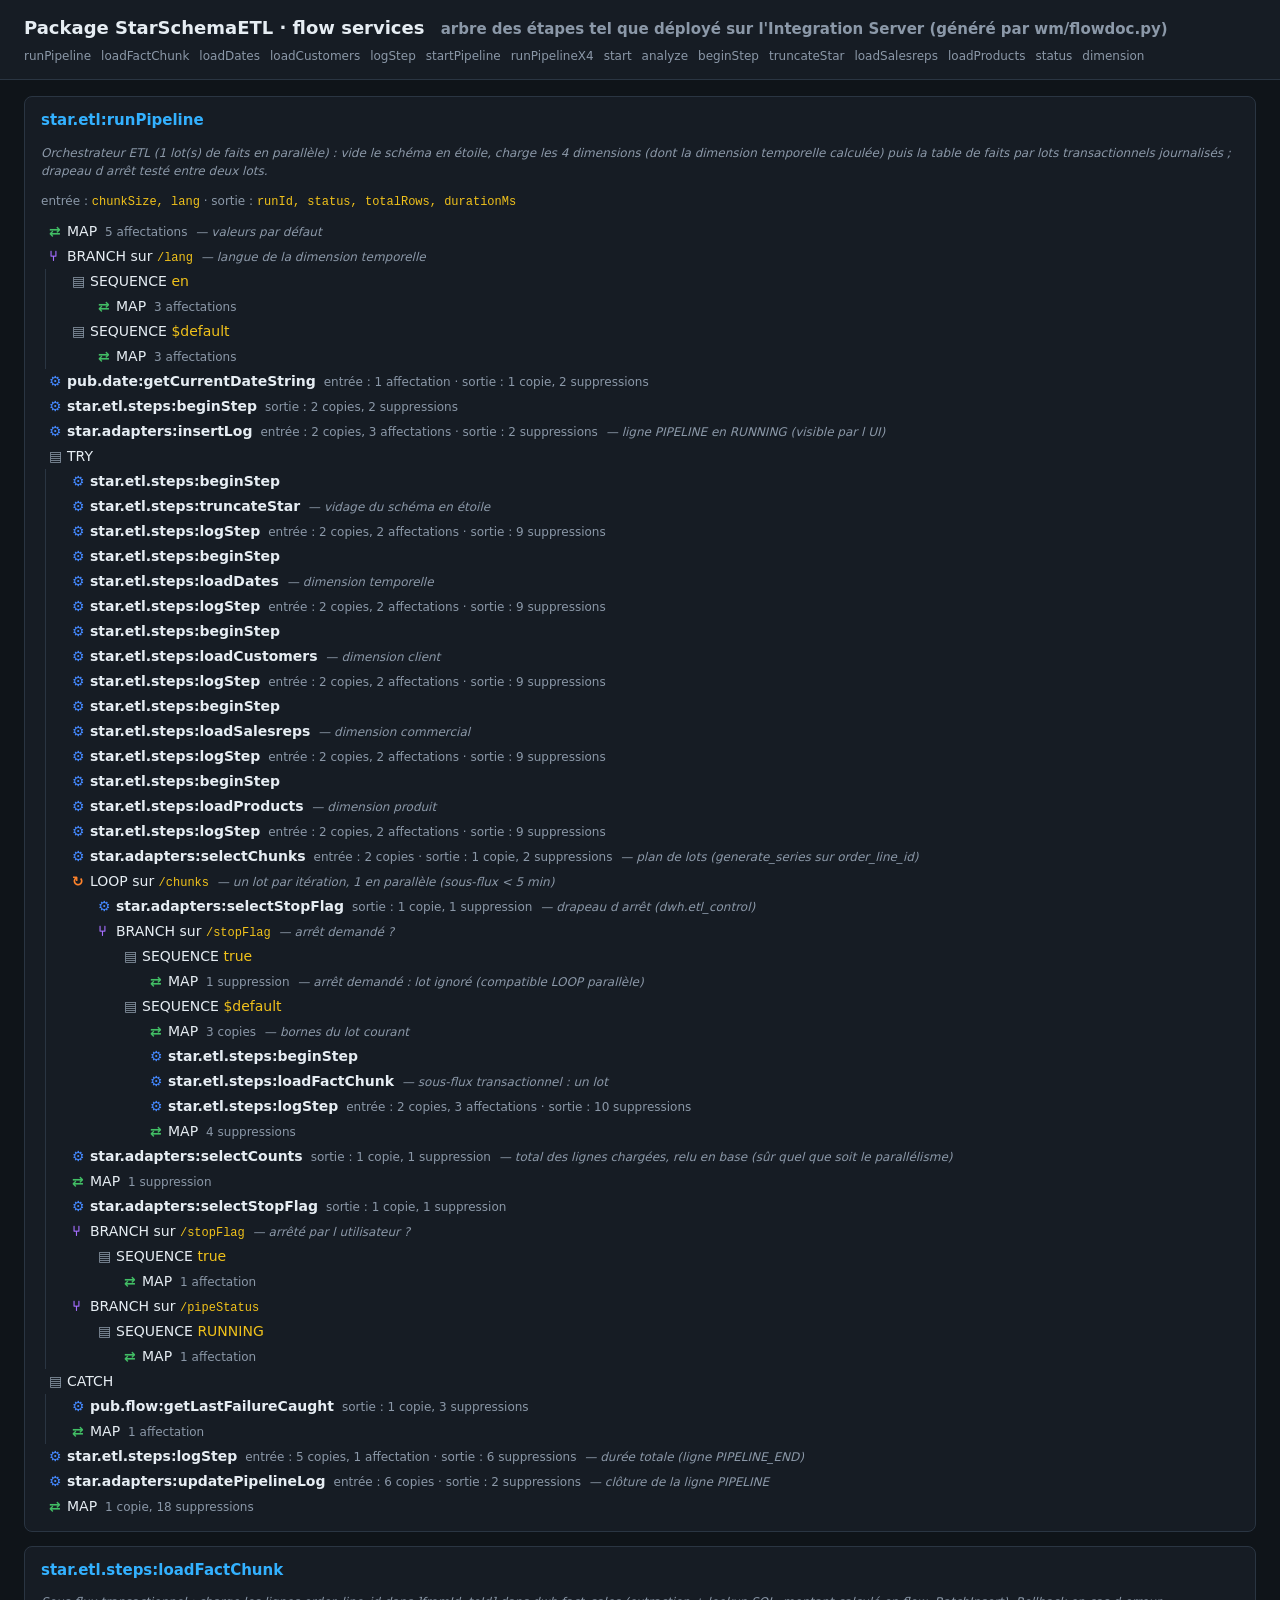
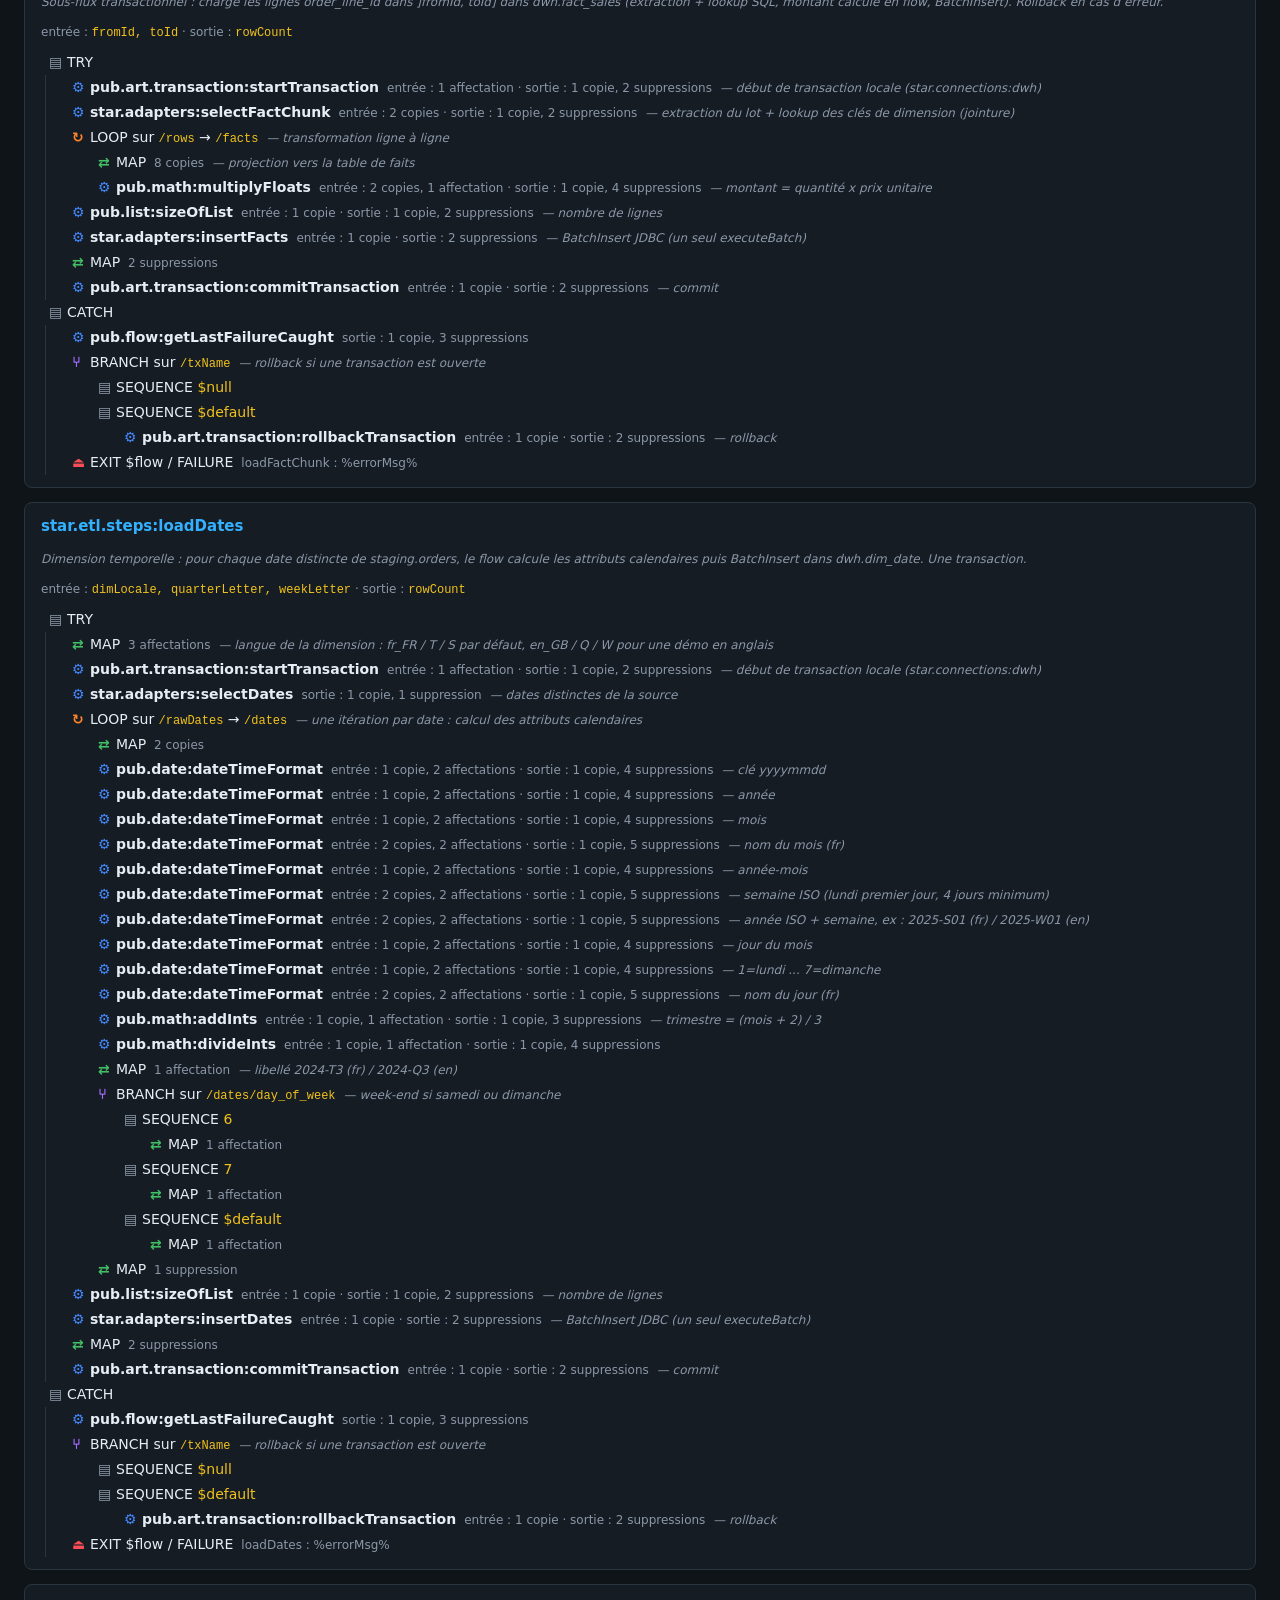
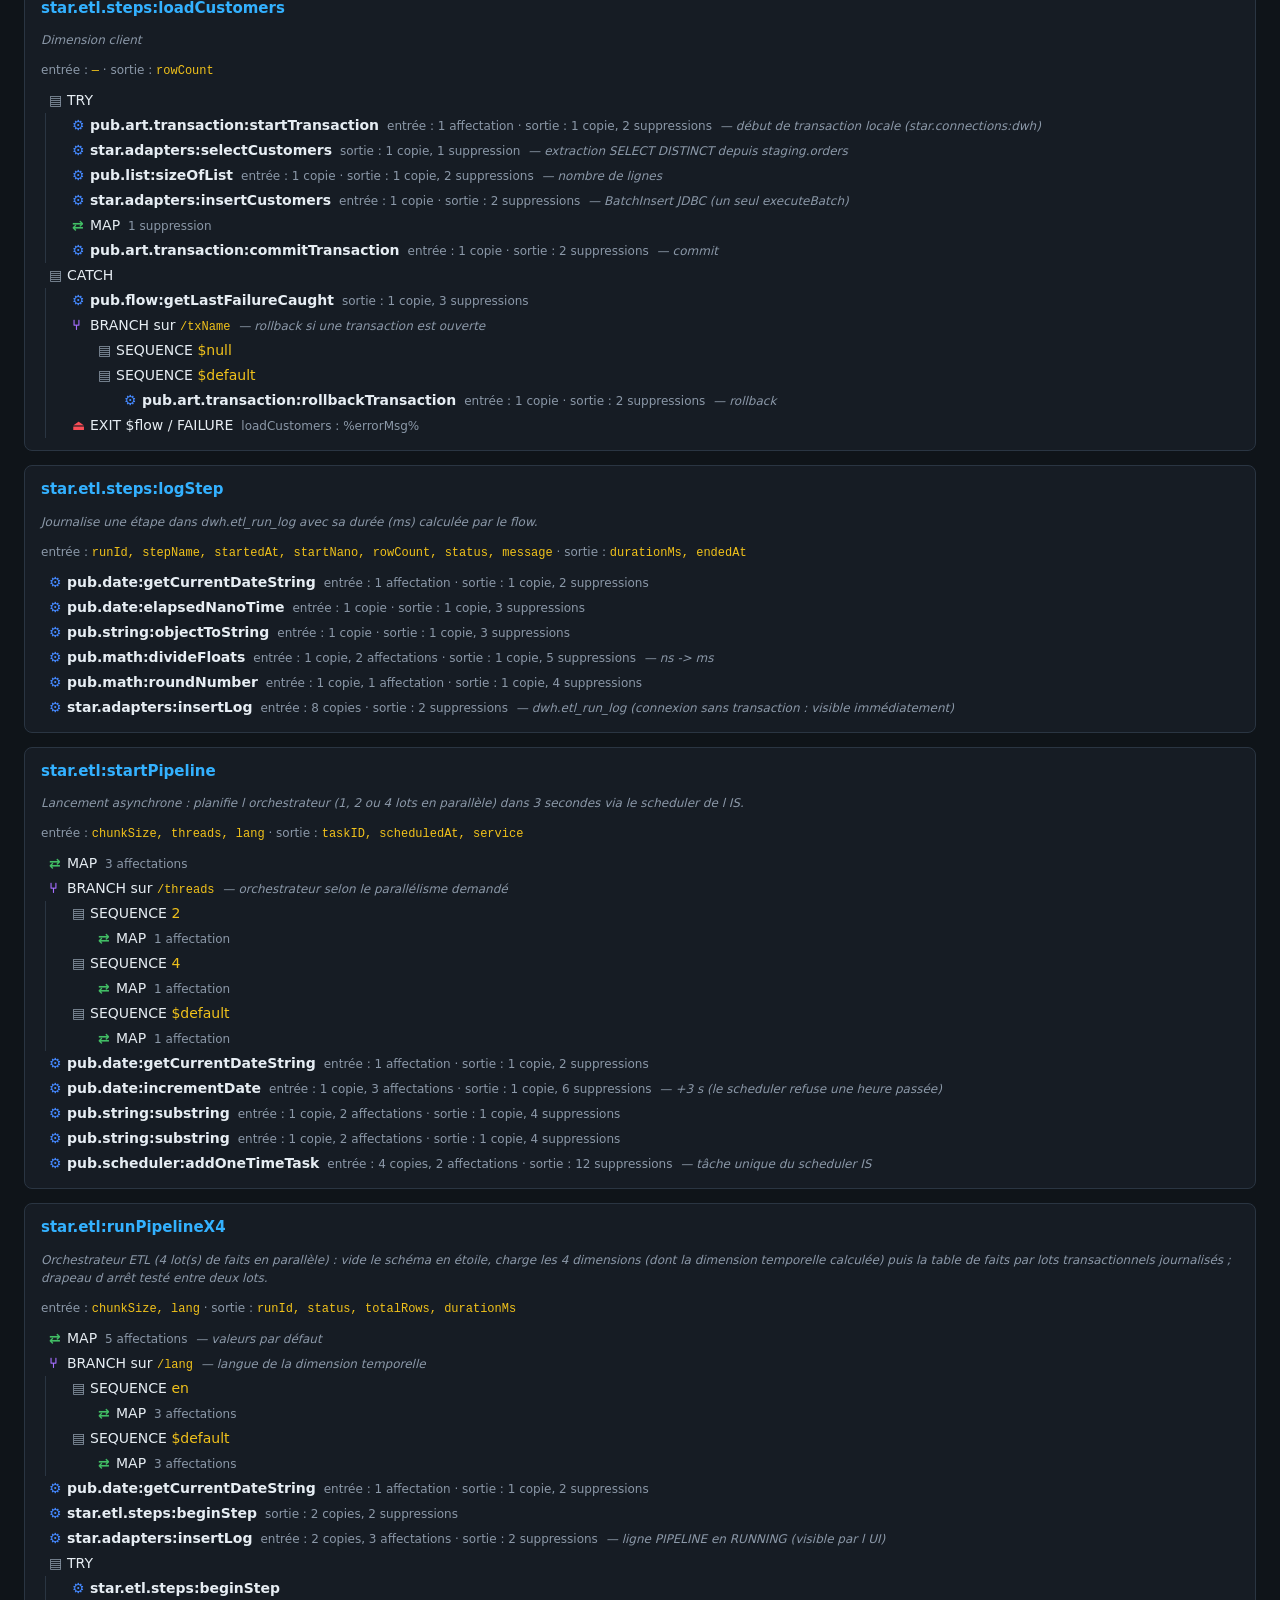
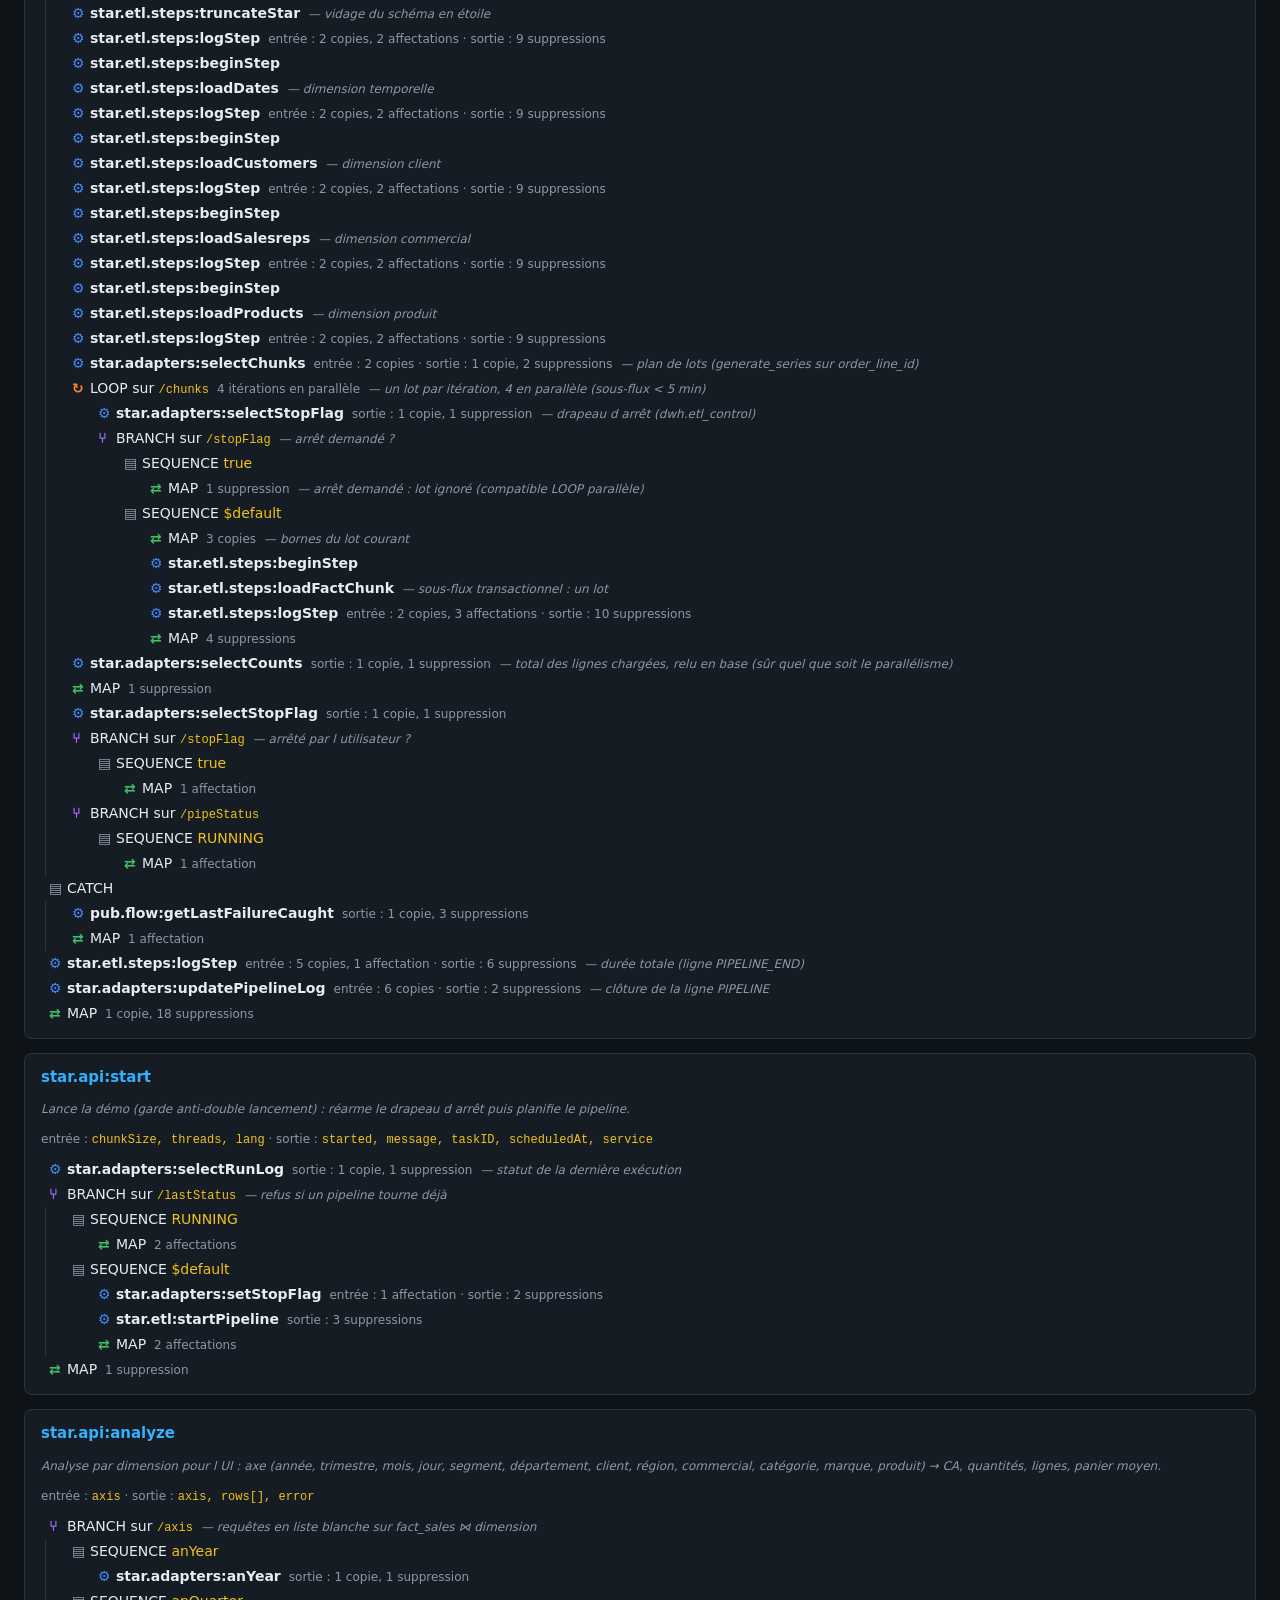
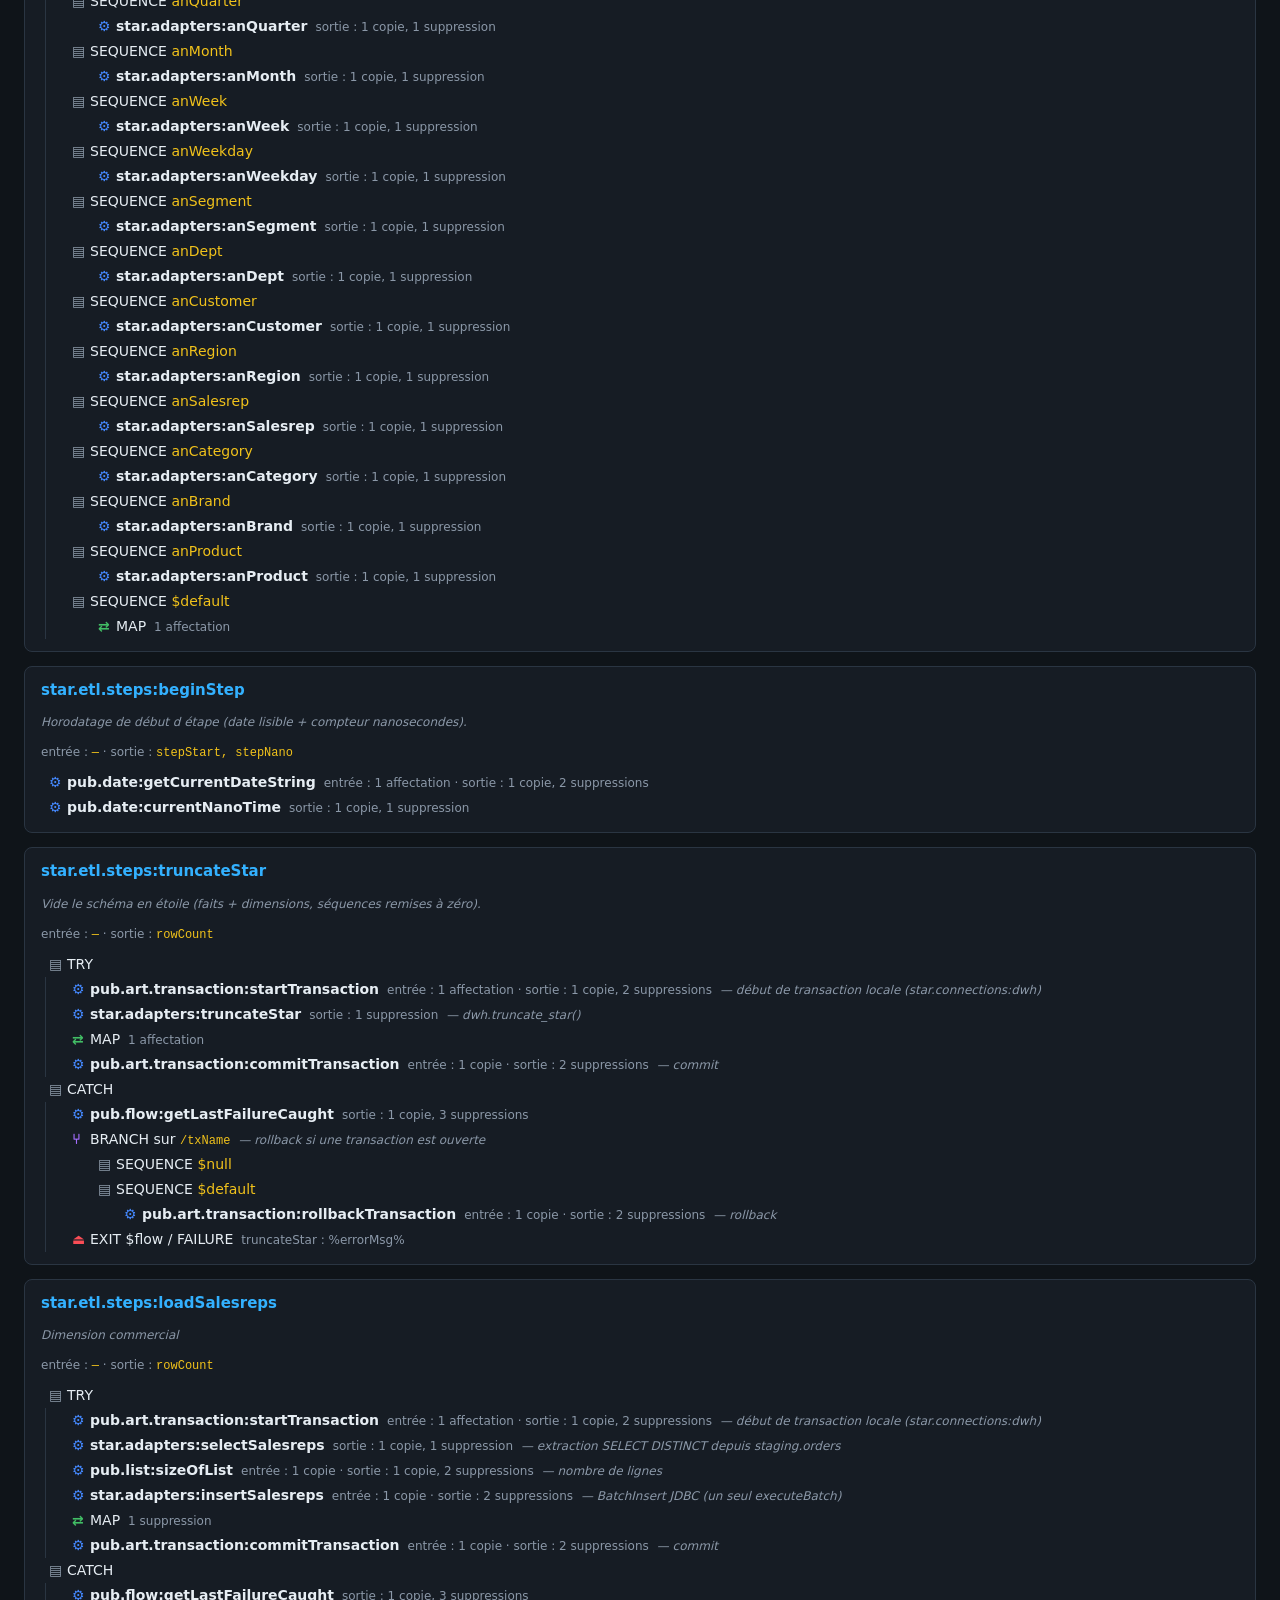
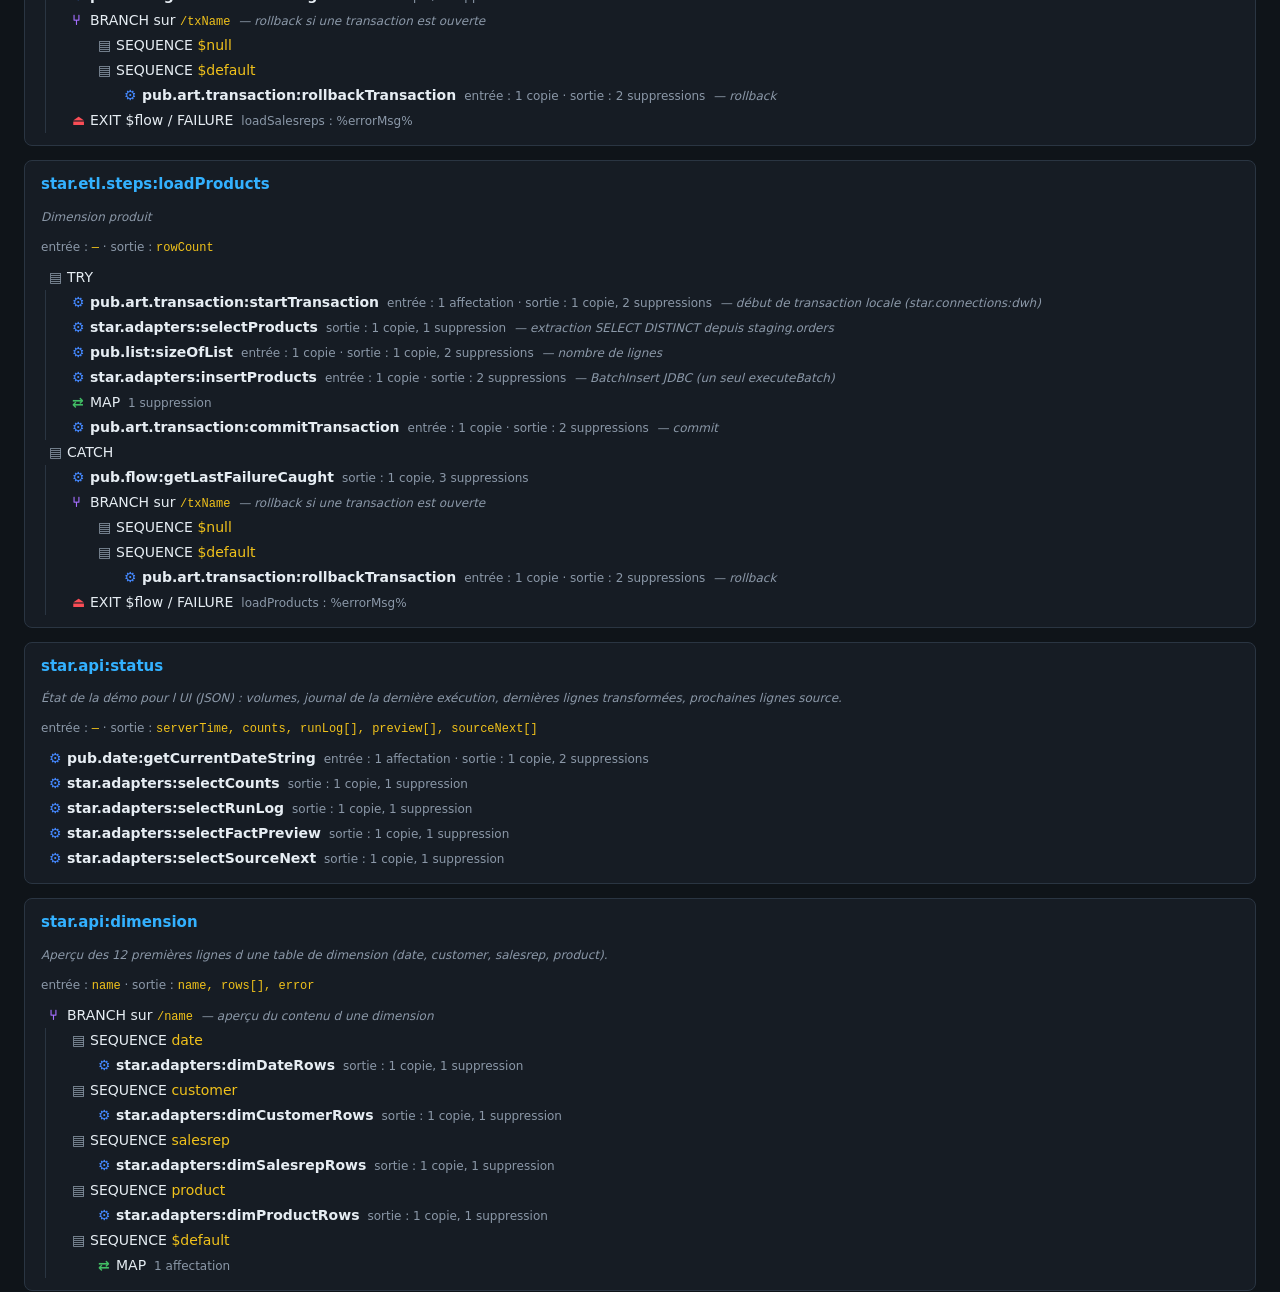
==== ui/flows.html @ 9e02abd4 "Démo ETL : webMethods Integration Server transforme une table de commandes en schéma en étoile Base " ====
<!DOCTYPE html><html lang="fr"><head><meta charset="utf-8"><title>StarSchemaETL · flow services</title>
<style>
body{margin:0;background:#0f1419;color:#e6edf3;font:14px/1.5 "IBM Plex Sans","Segoe UI",system-ui,sans-serif}
header{padding:14px 24px;border-bottom:1px solid #2a3542;background:#161c24;position:sticky;top:0} header h1{margin:0;font-size:18px} header small{color:#8b98a8;margin-left:10px}
main{padding:16px 24px;display:grid;gap:14px} .svc{background:#161c24;border:1px solid #2a3542;border-radius:8px;padding:12px 16px}
.svc h2{margin:0 0 4px;font-size:15px;color:#33b1ff} .sig{color:#8b98a8;font-size:12px;margin:0 0 8px} code{color:#f1c21b;font-size:12px}
.step{padding:2px 0 2px 0;border-left:1px solid #2a3542;margin-left:4px;white-space:nowrap;overflow:hidden;text-overflow:ellipsis}
.d0{padding-left:8px;border-left:none;margin-left:0} .d1{padding-left:26px} .d2{padding-left:52px} .d3{padding-left:78px} .d4{padding-left:104px} .d5{padding-left:130px} .d6{padding-left:156px}
.ic{display:inline-block;width:18px;font-weight:700} .lb{margin-right:8px} .dt{color:#8b98a8;font-size:12px;margin-right:8px} .cm{color:#8b98a8;font-style:italic;font-size:12px} .lbl{color:#f1c21b}
nav{display:flex;gap:10px;flex-wrap:wrap;font-size:12px;margin-top:6px} nav a{color:#8b98a8;text-decoration:none} nav a:hover{color:#33b1ff}
</style></head><body><header><h1>Package StarSchemaETL · flow services <small>arbre des étapes tel que déployé sur l'Integration Server (généré par wm/flowdoc.py)</small></h1>
<nav><a href="#star.etl:runPipeline">runPipeline</a> <a href="#star.etl.steps:loadFactChunk">loadFactChunk</a> <a href="#star.etl.steps:loadDates">loadDates</a> <a href="#star.etl.steps:loadCustomers">loadCustomers</a> <a href="#star.etl.steps:logStep">logStep</a> <a href="#star.etl:startPipeline">startPipeline</a> <a href="#star.etl:runPipelineX4">runPipelineX4</a> <a href="#star.api:start">start</a> <a href="#star.api:analyze">analyze</a> <a href="#star.etl.steps:beginStep">beginStep</a> <a href="#star.etl.steps:truncateStar">truncateStar</a> <a href="#star.etl.steps:loadSalesreps">loadSalesreps</a> <a href="#star.etl.steps:loadProducts">loadProducts</a> <a href="#star.api:status">status</a> <a href="#star.api:dimension">dimension</a></nav></header>
<main><section class="svc" id="star.etl:runPipeline"><h2>star.etl:runPipeline</h2><p class="cm">Orchestrateur ETL (1 lot(s) de faits en parallèle) : vide le schéma en étoile, charge les 4 dimensions (dont la dimension temporelle calculée) puis la table de faits par lots transactionnels journalisés ; drapeau d arrêt testé entre deux lots.</p>
<p class="sig">entrée : <code>chunkSize, lang</code> · sortie : <code>runId, status, totalRows, durationMs</code></p>
<div class="step d0"><span class="ic" style="color:#42be65">⇄</span><span class="lb">MAP</span><span class="dt">5 affectations</span><span class="cm">— valeurs par défaut</span></div><div class="step d0"><span class="ic" style="color:#a56eff">⑂</span><span class="lb">BRANCH sur <code>/lang</code></span><span class="cm">— langue de la dimension temporelle</span></div><div class="step d1"><span class="ic" style="color:#8b98a8">▤</span><span class="lb">SEQUENCE <span class="lbl">en</span></span></div><div class="step d2"><span class="ic" style="color:#42be65">⇄</span><span class="lb">MAP</span><span class="dt">3 affectations</span></div><div class="step d1"><span class="ic" style="color:#8b98a8">▤</span><span class="lb">SEQUENCE <span class="lbl">$default</span></span></div><div class="step d2"><span class="ic" style="color:#42be65">⇄</span><span class="lb">MAP</span><span class="dt">3 affectations</span></div><div class="step d0"><span class="ic" style="color:#4589ff">⚙</span><span class="lb"><b>pub.date:getCurrentDateString</b></span><span class="dt">entrée : 1 affectation · sortie : 1 copie, 2 suppressions</span></div><div class="step d0"><span class="ic" style="color:#4589ff">⚙</span><span class="lb"><b>star.etl.steps:beginStep</b></span><span class="dt">sortie : 2 copies, 2 suppressions</span></div><div class="step d0"><span class="ic" style="color:#4589ff">⚙</span><span class="lb"><b>star.adapters:insertLog</b></span><span class="dt">entrée : 2 copies, 3 affectations · sortie : 2 suppressions</span><span class="cm">— ligne PIPELINE en RUNNING (visible par l UI)</span></div><div class="step d0"><span class="ic" style="color:#8b98a8">▤</span><span class="lb">TRY</span></div><div class="step d1"><span class="ic" style="color:#4589ff">⚙</span><span class="lb"><b>star.etl.steps:beginStep</b></span></div><div class="step d1"><span class="ic" style="color:#4589ff">⚙</span><span class="lb"><b>star.etl.steps:truncateStar</b></span><span class="cm">— vidage du schéma en étoile</span></div><div class="step d1"><span class="ic" style="color:#4589ff">⚙</span><span class="lb"><b>star.etl.steps:logStep</b></span><span class="dt">entrée : 2 copies, 2 affectations · sortie : 9 suppressions</span></div><div class="step d1"><span class="ic" style="color:#4589ff">⚙</span><span class="lb"><b>star.etl.steps:beginStep</b></span></div><div class="step d1"><span class="ic" style="color:#4589ff">⚙</span><span class="lb"><b>star.etl.steps:loadDates</b></span><span class="cm">— dimension temporelle</span></div><div class="step d1"><span class="ic" style="color:#4589ff">⚙</span><span class="lb"><b>star.etl.steps:logStep</b></span><span class="dt">entrée : 2 copies, 2 affectations · sortie : 9 suppressions</span></div><div class="step d1"><span class="ic" style="color:#4589ff">⚙</span><span class="lb"><b>star.etl.steps:beginStep</b></span></div><div class="step d1"><span class="ic" style="color:#4589ff">⚙</span><span class="lb"><b>star.etl.steps:loadCustomers</b></span><span class="cm">— dimension client</span></div><div class="step d1"><span class="ic" style="color:#4589ff">⚙</span><span class="lb"><b>star.etl.steps:logStep</b></span><span class="dt">entrée : 2 copies, 2 affectations · sortie : 9 suppressions</span></div><div class="step d1"><span class="ic" style="color:#4589ff">⚙</span><span class="lb"><b>star.etl.steps:beginStep</b></span></div><div class="step d1"><span class="ic" style="color:#4589ff">⚙</span><span class="lb"><b>star.etl.steps:loadSalesreps</b></span><span class="cm">— dimension commercial</span></div><div class="step d1"><span class="ic" style="color:#4589ff">⚙</span><span class="lb"><b>star.etl.steps:logStep</b></span><span class="dt">entrée : 2 copies, 2 affectations · sortie : 9 suppressions</span></div><div class="step d1"><span class="ic" style="color:#4589ff">⚙</span><span class="lb"><b>star.etl.steps:beginStep</b></span></div><div class="step d1"><span class="ic" style="color:#4589ff">⚙</span><span class="lb"><b>star.etl.steps:loadProducts</b></span><span class="cm">— dimension produit</span></div><div class="step d1"><span class="ic" style="color:#4589ff">⚙</span><span class="lb"><b>star.etl.steps:logStep</b></span><span class="dt">entrée : 2 copies, 2 affectations · sortie : 9 suppressions</span></div><div class="step d1"><span class="ic" style="color:#4589ff">⚙</span><span class="lb"><b>star.adapters:selectChunks</b></span><span class="dt">entrée : 2 copies · sortie : 1 copie, 2 suppressions</span><span class="cm">— plan de lots (generate_series sur order_line_id)</span></div><div class="step d1"><span class="ic" style="color:#ff832b">↻</span><span class="lb">LOOP sur <code>/chunks</code></span><span class="cm">— un lot par itération, 1 en parallèle (sous-flux &lt; 5 min)</span></div><div class="step d2"><span class="ic" style="color:#4589ff">⚙</span><span class="lb"><b>star.adapters:selectStopFlag</b></span><span class="dt">sortie : 1 copie, 1 suppression</span><span class="cm">— drapeau d arrêt (dwh.etl_control)</span></div><div class="step d2"><span class="ic" style="color:#a56eff">⑂</span><span class="lb">BRANCH sur <code>/stopFlag</code></span><span class="cm">— arrêt demandé ?</span></div><div class="step d3"><span class="ic" style="color:#8b98a8">▤</span><span class="lb">SEQUENCE <span class="lbl">true</span></span></div><div class="step d4"><span class="ic" style="color:#42be65">⇄</span><span class="lb">MAP</span><span class="dt">1 suppression</span><span class="cm">— arrêt demandé : lot ignoré (compatible LOOP parallèle)</span></div><div class="step d3"><span class="ic" style="color:#8b98a8">▤</span><span class="lb">SEQUENCE <span class="lbl">$default</span></span></div><div class="step d4"><span class="ic" style="color:#42be65">⇄</span><span class="lb">MAP</span><span class="dt">3 copies</span><span class="cm">— bornes du lot courant</span></div><div class="step d4"><span class="ic" style="color:#4589ff">⚙</span><span class="lb"><b>star.etl.steps:beginStep</b></span></div><div class="step d4"><span class="ic" style="color:#4589ff">⚙</span><span class="lb"><b>star.etl.steps:loadFactChunk</b></span><span class="cm">— sous-flux transactionnel : un lot</span></div><div class="step d4"><span class="ic" style="color:#4589ff">⚙</span><span class="lb"><b>star.etl.steps:logStep</b></span><span class="dt">entrée : 2 copies, 3 affectations · sortie : 10 suppressions</span></div><div class="step d4"><span class="ic" style="color:#42be65">⇄</span><span class="lb">MAP</span><span class="dt">4 suppressions</span></div><div class="step d1"><span class="ic" style="color:#4589ff">⚙</span><span class="lb"><b>star.adapters:selectCounts</b></span><span class="dt">sortie : 1 copie, 1 suppression</span><span class="cm">— total des lignes chargées, relu en base (sûr quel que soit le parallélisme)</span></div><div class="step d1"><span class="ic" style="color:#42be65">⇄</span><span class="lb">MAP</span><span class="dt">1 suppression</span></div><div class="step d1"><span class="ic" style="color:#4589ff">⚙</span><span class="lb"><b>star.adapters:selectStopFlag</b></span><span class="dt">sortie : 1 copie, 1 suppression</span></div><div class="step d1"><span class="ic" style="color:#a56eff">⑂</span><span class="lb">BRANCH sur <code>/stopFlag</code></span><span class="cm">— arrêté par l utilisateur ?</span></div><div class="step d2"><span class="ic" style="color:#8b98a8">▤</span><span class="lb">SEQUENCE <span class="lbl">true</span></span></div><div class="step d3"><span class="ic" style="color:#42be65">⇄</span><span class="lb">MAP</span><span class="dt">1 affectation</span></div><div class="step d1"><span class="ic" style="color:#a56eff">⑂</span><span class="lb">BRANCH sur <code>/pipeStatus</code></span></div><div class="step d2"><span class="ic" style="color:#8b98a8">▤</span><span class="lb">SEQUENCE <span class="lbl">RUNNING</span></span></div><div class="step d3"><span class="ic" style="color:#42be65">⇄</span><span class="lb">MAP</span><span class="dt">1 affectation</span></div><div class="step d0"><span class="ic" style="color:#8b98a8">▤</span><span class="lb">CATCH</span></div><div class="step d1"><span class="ic" style="color:#4589ff">⚙</span><span class="lb"><b>pub.flow:getLastFailureCaught</b></span><span class="dt">sortie : 1 copie, 3 suppressions</span></div><div class="step d1"><span class="ic" style="color:#42be65">⇄</span><span class="lb">MAP</span><span class="dt">1 affectation</span></div><div class="step d0"><span class="ic" style="color:#4589ff">⚙</span><span class="lb"><b>star.etl.steps:logStep</b></span><span class="dt">entrée : 5 copies, 1 affectation · sortie : 6 suppressions</span><span class="cm">— durée totale (ligne PIPELINE_END)</span></div><div class="step d0"><span class="ic" style="color:#4589ff">⚙</span><span class="lb"><b>star.adapters:updatePipelineLog</b></span><span class="dt">entrée : 6 copies · sortie : 2 suppressions</span><span class="cm">— clôture de la ligne PIPELINE</span></div><div class="step d0"><span class="ic" style="color:#42be65">⇄</span><span class="lb">MAP</span><span class="dt">1 copie, 18 suppressions</span></div></section><section class="svc" id="star.etl.steps:loadFactChunk"><h2>star.etl.steps:loadFactChunk</h2><p class="cm">Sous-flux transactionnel : charge les lignes order_line_id dans ]fromId, toId] dans dwh.fact_sales (extraction + lookup SQL, montant calculé en flow, BatchInsert). Rollback en cas d erreur.</p>
<p class="sig">entrée : <code>fromId, toId</code> · sortie : <code>rowCount</code></p>
<div class="step d0"><span class="ic" style="color:#8b98a8">▤</span><span class="lb">TRY</span></div><div class="step d1"><span class="ic" style="color:#4589ff">⚙</span><span class="lb"><b>pub.art.transaction:startTransaction</b></span><span class="dt">entrée : 1 affectation · sortie : 1 copie, 2 suppressions</span><span class="cm">— début de transaction locale (star.connections:dwh)</span></div><div class="step d1"><span class="ic" style="color:#4589ff">⚙</span><span class="lb"><b>star.adapters:selectFactChunk</b></span><span class="dt">entrée : 2 copies · sortie : 1 copie, 2 suppressions</span><span class="cm">— extraction du lot + lookup des clés de dimension (jointure)</span></div><div class="step d1"><span class="ic" style="color:#ff832b">↻</span><span class="lb">LOOP sur <code>/rows</code> → <code>/facts</code></span><span class="cm">— transformation ligne à ligne</span></div><div class="step d2"><span class="ic" style="color:#42be65">⇄</span><span class="lb">MAP</span><span class="dt">8 copies</span><span class="cm">— projection vers la table de faits</span></div><div class="step d2"><span class="ic" style="color:#4589ff">⚙</span><span class="lb"><b>pub.math:multiplyFloats</b></span><span class="dt">entrée : 2 copies, 1 affectation · sortie : 1 copie, 4 suppressions</span><span class="cm">— montant = quantité x prix unitaire</span></div><div class="step d1"><span class="ic" style="color:#4589ff">⚙</span><span class="lb"><b>pub.list:sizeOfList</b></span><span class="dt">entrée : 1 copie · sortie : 1 copie, 2 suppressions</span><span class="cm">— nombre de lignes</span></div><div class="step d1"><span class="ic" style="color:#4589ff">⚙</span><span class="lb"><b>star.adapters:insertFacts</b></span><span class="dt">entrée : 1 copie · sortie : 2 suppressions</span><span class="cm">— BatchInsert JDBC (un seul executeBatch)</span></div><div class="step d1"><span class="ic" style="color:#42be65">⇄</span><span class="lb">MAP</span><span class="dt">2 suppressions</span></div><div class="step d1"><span class="ic" style="color:#4589ff">⚙</span><span class="lb"><b>pub.art.transaction:commitTransaction</b></span><span class="dt">entrée : 1 copie · sortie : 2 suppressions</span><span class="cm">— commit</span></div><div class="step d0"><span class="ic" style="color:#8b98a8">▤</span><span class="lb">CATCH</span></div><div class="step d1"><span class="ic" style="color:#4589ff">⚙</span><span class="lb"><b>pub.flow:getLastFailureCaught</b></span><span class="dt">sortie : 1 copie, 3 suppressions</span></div><div class="step d1"><span class="ic" style="color:#a56eff">⑂</span><span class="lb">BRANCH sur <code>/txName</code></span><span class="cm">— rollback si une transaction est ouverte</span></div><div class="step d2"><span class="ic" style="color:#8b98a8">▤</span><span class="lb">SEQUENCE <span class="lbl">$null</span></span></div><div class="step d2"><span class="ic" style="color:#8b98a8">▤</span><span class="lb">SEQUENCE <span class="lbl">$default</span></span></div><div class="step d3"><span class="ic" style="color:#4589ff">⚙</span><span class="lb"><b>pub.art.transaction:rollbackTransaction</b></span><span class="dt">entrée : 1 copie · sortie : 2 suppressions</span><span class="cm">— rollback</span></div><div class="step d1"><span class="ic" style="color:#fa4d56">⏏</span><span class="lb">EXIT $flow / FAILURE</span><span class="dt">loadFactChunk : %errorMsg%</span></div></section><section class="svc" id="star.etl.steps:loadDates"><h2>star.etl.steps:loadDates</h2><p class="cm">Dimension temporelle : pour chaque date distincte de staging.orders, le flow calcule les attributs calendaires puis BatchInsert dans dwh.dim_date. Une transaction.</p>
<p class="sig">entrée : <code>dimLocale, quarterLetter, weekLetter</code> · sortie : <code>rowCount</code></p>
<div class="step d0"><span class="ic" style="color:#8b98a8">▤</span><span class="lb">TRY</span></div><div class="step d1"><span class="ic" style="color:#42be65">⇄</span><span class="lb">MAP</span><span class="dt">3 affectations</span><span class="cm">— langue de la dimension : fr_FR / T / S par défaut, en_GB / Q / W pour une démo en anglais</span></div><div class="step d1"><span class="ic" style="color:#4589ff">⚙</span><span class="lb"><b>pub.art.transaction:startTransaction</b></span><span class="dt">entrée : 1 affectation · sortie : 1 copie, 2 suppressions</span><span class="cm">— début de transaction locale (star.connections:dwh)</span></div><div class="step d1"><span class="ic" style="color:#4589ff">⚙</span><span class="lb"><b>star.adapters:selectDates</b></span><span class="dt">sortie : 1 copie, 1 suppression</span><span class="cm">— dates distinctes de la source</span></div><div class="step d1"><span class="ic" style="color:#ff832b">↻</span><span class="lb">LOOP sur <code>/rawDates</code> → <code>/dates</code></span><span class="cm">— une itération par date : calcul des attributs calendaires</span></div><div class="step d2"><span class="ic" style="color:#42be65">⇄</span><span class="lb">MAP</span><span class="dt">2 copies</span></div><div class="step d2"><span class="ic" style="color:#4589ff">⚙</span><span class="lb"><b>pub.date:dateTimeFormat</b></span><span class="dt">entrée : 1 copie, 2 affectations · sortie : 1 copie, 4 suppressions</span><span class="cm">— clé yyyymmdd</span></div><div class="step d2"><span class="ic" style="color:#4589ff">⚙</span><span class="lb"><b>pub.date:dateTimeFormat</b></span><span class="dt">entrée : 1 copie, 2 affectations · sortie : 1 copie, 4 suppressions</span><span class="cm">— année</span></div><div class="step d2"><span class="ic" style="color:#4589ff">⚙</span><span class="lb"><b>pub.date:dateTimeFormat</b></span><span class="dt">entrée : 1 copie, 2 affectations · sortie : 1 copie, 4 suppressions</span><span class="cm">— mois</span></div><div class="step d2"><span class="ic" style="color:#4589ff">⚙</span><span class="lb"><b>pub.date:dateTimeFormat</b></span><span class="dt">entrée : 2 copies, 2 affectations · sortie : 1 copie, 5 suppressions</span><span class="cm">— nom du mois (fr)</span></div><div class="step d2"><span class="ic" style="color:#4589ff">⚙</span><span class="lb"><b>pub.date:dateTimeFormat</b></span><span class="dt">entrée : 1 copie, 2 affectations · sortie : 1 copie, 4 suppressions</span><span class="cm">— année-mois</span></div><div class="step d2"><span class="ic" style="color:#4589ff">⚙</span><span class="lb"><b>pub.date:dateTimeFormat</b></span><span class="dt">entrée : 2 copies, 2 affectations · sortie : 1 copie, 5 suppressions</span><span class="cm">— semaine ISO (lundi premier jour, 4 jours minimum)</span></div><div class="step d2"><span class="ic" style="color:#4589ff">⚙</span><span class="lb"><b>pub.date:dateTimeFormat</b></span><span class="dt">entrée : 2 copies, 2 affectations · sortie : 1 copie, 5 suppressions</span><span class="cm">— année ISO + semaine, ex : 2025-S01 (fr) / 2025-W01 (en)</span></div><div class="step d2"><span class="ic" style="color:#4589ff">⚙</span><span class="lb"><b>pub.date:dateTimeFormat</b></span><span class="dt">entrée : 1 copie, 2 affectations · sortie : 1 copie, 4 suppressions</span><span class="cm">— jour du mois</span></div><div class="step d2"><span class="ic" style="color:#4589ff">⚙</span><span class="lb"><b>pub.date:dateTimeFormat</b></span><span class="dt">entrée : 1 copie, 2 affectations · sortie : 1 copie, 4 suppressions</span><span class="cm">— 1=lundi ... 7=dimanche</span></div><div class="step d2"><span class="ic" style="color:#4589ff">⚙</span><span class="lb"><b>pub.date:dateTimeFormat</b></span><span class="dt">entrée : 2 copies, 2 affectations · sortie : 1 copie, 5 suppressions</span><span class="cm">— nom du jour (fr)</span></div><div class="step d2"><span class="ic" style="color:#4589ff">⚙</span><span class="lb"><b>pub.math:addInts</b></span><span class="dt">entrée : 1 copie, 1 affectation · sortie : 1 copie, 3 suppressions</span><span class="cm">— trimestre = (mois + 2) / 3</span></div><div class="step d2"><span class="ic" style="color:#4589ff">⚙</span><span class="lb"><b>pub.math:divideInts</b></span><span class="dt">entrée : 1 copie, 1 affectation · sortie : 1 copie, 4 suppressions</span></div><div class="step d2"><span class="ic" style="color:#42be65">⇄</span><span class="lb">MAP</span><span class="dt">1 affectation</span><span class="cm">— libellé 2024-T3 (fr) / 2024-Q3 (en)</span></div><div class="step d2"><span class="ic" style="color:#a56eff">⑂</span><span class="lb">BRANCH sur <code>/dates/day_of_week</code></span><span class="cm">— week-end si samedi ou dimanche</span></div><div class="step d3"><span class="ic" style="color:#8b98a8">▤</span><span class="lb">SEQUENCE <span class="lbl">6</span></span></div><div class="step d4"><span class="ic" style="color:#42be65">⇄</span><span class="lb">MAP</span><span class="dt">1 affectation</span></div><div class="step d3"><span class="ic" style="color:#8b98a8">▤</span><span class="lb">SEQUENCE <span class="lbl">7</span></span></div><div class="step d4"><span class="ic" style="color:#42be65">⇄</span><span class="lb">MAP</span><span class="dt">1 affectation</span></div><div class="step d3"><span class="ic" style="color:#8b98a8">▤</span><span class="lb">SEQUENCE <span class="lbl">$default</span></span></div><div class="step d4"><span class="ic" style="color:#42be65">⇄</span><span class="lb">MAP</span><span class="dt">1 affectation</span></div><div class="step d2"><span class="ic" style="color:#42be65">⇄</span><span class="lb">MAP</span><span class="dt">1 suppression</span></div><div class="step d1"><span class="ic" style="color:#4589ff">⚙</span><span class="lb"><b>pub.list:sizeOfList</b></span><span class="dt">entrée : 1 copie · sortie : 1 copie, 2 suppressions</span><span class="cm">— nombre de lignes</span></div><div class="step d1"><span class="ic" style="color:#4589ff">⚙</span><span class="lb"><b>star.adapters:insertDates</b></span><span class="dt">entrée : 1 copie · sortie : 2 suppressions</span><span class="cm">— BatchInsert JDBC (un seul executeBatch)</span></div><div class="step d1"><span class="ic" style="color:#42be65">⇄</span><span class="lb">MAP</span><span class="dt">2 suppressions</span></div><div class="step d1"><span class="ic" style="color:#4589ff">⚙</span><span class="lb"><b>pub.art.transaction:commitTransaction</b></span><span class="dt">entrée : 1 copie · sortie : 2 suppressions</span><span class="cm">— commit</span></div><div class="step d0"><span class="ic" style="color:#8b98a8">▤</span><span class="lb">CATCH</span></div><div class="step d1"><span class="ic" style="color:#4589ff">⚙</span><span class="lb"><b>pub.flow:getLastFailureCaught</b></span><span class="dt">sortie : 1 copie, 3 suppressions</span></div><div class="step d1"><span class="ic" style="color:#a56eff">⑂</span><span class="lb">BRANCH sur <code>/txName</code></span><span class="cm">— rollback si une transaction est ouverte</span></div><div class="step d2"><span class="ic" style="color:#8b98a8">▤</span><span class="lb">SEQUENCE <span class="lbl">$null</span></span></div><div class="step d2"><span class="ic" style="color:#8b98a8">▤</span><span class="lb">SEQUENCE <span class="lbl">$default</span></span></div><div class="step d3"><span class="ic" style="color:#4589ff">⚙</span><span class="lb"><b>pub.art.transaction:rollbackTransaction</b></span><span class="dt">entrée : 1 copie · sortie : 2 suppressions</span><span class="cm">— rollback</span></div><div class="step d1"><span class="ic" style="color:#fa4d56">⏏</span><span class="lb">EXIT $flow / FAILURE</span><span class="dt">loadDates : %errorMsg%</span></div></section><section class="svc" id="star.etl.steps:loadCustomers"><h2>star.etl.steps:loadCustomers</h2><p class="cm">Dimension client</p>
<p class="sig">entrée : <code>—</code> · sortie : <code>rowCount</code></p>
<div class="step d0"><span class="ic" style="color:#8b98a8">▤</span><span class="lb">TRY</span></div><div class="step d1"><span class="ic" style="color:#4589ff">⚙</span><span class="lb"><b>pub.art.transaction:startTransaction</b></span><span class="dt">entrée : 1 affectation · sortie : 1 copie, 2 suppressions</span><span class="cm">— début de transaction locale (star.connections:dwh)</span></div><div class="step d1"><span class="ic" style="color:#4589ff">⚙</span><span class="lb"><b>star.adapters:selectCustomers</b></span><span class="dt">sortie : 1 copie, 1 suppression</span><span class="cm">— extraction SELECT DISTINCT depuis staging.orders</span></div><div class="step d1"><span class="ic" style="color:#4589ff">⚙</span><span class="lb"><b>pub.list:sizeOfList</b></span><span class="dt">entrée : 1 copie · sortie : 1 copie, 2 suppressions</span><span class="cm">— nombre de lignes</span></div><div class="step d1"><span class="ic" style="color:#4589ff">⚙</span><span class="lb"><b>star.adapters:insertCustomers</b></span><span class="dt">entrée : 1 copie · sortie : 2 suppressions</span><span class="cm">— BatchInsert JDBC (un seul executeBatch)</span></div><div class="step d1"><span class="ic" style="color:#42be65">⇄</span><span class="lb">MAP</span><span class="dt">1 suppression</span></div><div class="step d1"><span class="ic" style="color:#4589ff">⚙</span><span class="lb"><b>pub.art.transaction:commitTransaction</b></span><span class="dt">entrée : 1 copie · sortie : 2 suppressions</span><span class="cm">— commit</span></div><div class="step d0"><span class="ic" style="color:#8b98a8">▤</span><span class="lb">CATCH</span></div><div class="step d1"><span class="ic" style="color:#4589ff">⚙</span><span class="lb"><b>pub.flow:getLastFailureCaught</b></span><span class="dt">sortie : 1 copie, 3 suppressions</span></div><div class="step d1"><span class="ic" style="color:#a56eff">⑂</span><span class="lb">BRANCH sur <code>/txName</code></span><span class="cm">— rollback si une transaction est ouverte</span></div><div class="step d2"><span class="ic" style="color:#8b98a8">▤</span><span class="lb">SEQUENCE <span class="lbl">$null</span></span></div><div class="step d2"><span class="ic" style="color:#8b98a8">▤</span><span class="lb">SEQUENCE <span class="lbl">$default</span></span></div><div class="step d3"><span class="ic" style="color:#4589ff">⚙</span><span class="lb"><b>pub.art.transaction:rollbackTransaction</b></span><span class="dt">entrée : 1 copie · sortie : 2 suppressions</span><span class="cm">— rollback</span></div><div class="step d1"><span class="ic" style="color:#fa4d56">⏏</span><span class="lb">EXIT $flow / FAILURE</span><span class="dt">loadCustomers : %errorMsg%</span></div></section><section class="svc" id="star.etl.steps:logStep"><h2>star.etl.steps:logStep</h2><p class="cm">Journalise une étape dans dwh.etl_run_log avec sa durée (ms) calculée par le flow.</p>
<p class="sig">entrée : <code>runId, stepName, startedAt, startNano, rowCount, status, message</code> · sortie : <code>durationMs, endedAt</code></p>
<div class="step d0"><span class="ic" style="color:#4589ff">⚙</span><span class="lb"><b>pub.date:getCurrentDateString</b></span><span class="dt">entrée : 1 affectation · sortie : 1 copie, 2 suppressions</span></div><div class="step d0"><span class="ic" style="color:#4589ff">⚙</span><span class="lb"><b>pub.date:elapsedNanoTime</b></span><span class="dt">entrée : 1 copie · sortie : 1 copie, 3 suppressions</span></div><div class="step d0"><span class="ic" style="color:#4589ff">⚙</span><span class="lb"><b>pub.string:objectToString</b></span><span class="dt">entrée : 1 copie · sortie : 1 copie, 3 suppressions</span></div><div class="step d0"><span class="ic" style="color:#4589ff">⚙</span><span class="lb"><b>pub.math:divideFloats</b></span><span class="dt">entrée : 1 copie, 2 affectations · sortie : 1 copie, 5 suppressions</span><span class="cm">— ns -&gt; ms</span></div><div class="step d0"><span class="ic" style="color:#4589ff">⚙</span><span class="lb"><b>pub.math:roundNumber</b></span><span class="dt">entrée : 1 copie, 1 affectation · sortie : 1 copie, 4 suppressions</span></div><div class="step d0"><span class="ic" style="color:#4589ff">⚙</span><span class="lb"><b>star.adapters:insertLog</b></span><span class="dt">entrée : 8 copies · sortie : 2 suppressions</span><span class="cm">— dwh.etl_run_log (connexion sans transaction : visible immédiatement)</span></div></section><section class="svc" id="star.etl:startPipeline"><h2>star.etl:startPipeline</h2><p class="cm">Lancement asynchrone : planifie l orchestrateur (1, 2 ou 4 lots en parallèle) dans 3 secondes via le scheduler de l IS.</p>
<p class="sig">entrée : <code>chunkSize, threads, lang</code> · sortie : <code>taskID, scheduledAt, service</code></p>
<div class="step d0"><span class="ic" style="color:#42be65">⇄</span><span class="lb">MAP</span><span class="dt">3 affectations</span></div><div class="step d0"><span class="ic" style="color:#a56eff">⑂</span><span class="lb">BRANCH sur <code>/threads</code></span><span class="cm">— orchestrateur selon le parallélisme demandé</span></div><div class="step d1"><span class="ic" style="color:#8b98a8">▤</span><span class="lb">SEQUENCE <span class="lbl">2</span></span></div><div class="step d2"><span class="ic" style="color:#42be65">⇄</span><span class="lb">MAP</span><span class="dt">1 affectation</span></div><div class="step d1"><span class="ic" style="color:#8b98a8">▤</span><span class="lb">SEQUENCE <span class="lbl">4</span></span></div><div class="step d2"><span class="ic" style="color:#42be65">⇄</span><span class="lb">MAP</span><span class="dt">1 affectation</span></div><div class="step d1"><span class="ic" style="color:#8b98a8">▤</span><span class="lb">SEQUENCE <span class="lbl">$default</span></span></div><div class="step d2"><span class="ic" style="color:#42be65">⇄</span><span class="lb">MAP</span><span class="dt">1 affectation</span></div><div class="step d0"><span class="ic" style="color:#4589ff">⚙</span><span class="lb"><b>pub.date:getCurrentDateString</b></span><span class="dt">entrée : 1 affectation · sortie : 1 copie, 2 suppressions</span></div><div class="step d0"><span class="ic" style="color:#4589ff">⚙</span><span class="lb"><b>pub.date:incrementDate</b></span><span class="dt">entrée : 1 copie, 3 affectations · sortie : 1 copie, 6 suppressions</span><span class="cm">— +3 s (le scheduler refuse une heure passée)</span></div><div class="step d0"><span class="ic" style="color:#4589ff">⚙</span><span class="lb"><b>pub.string:substring</b></span><span class="dt">entrée : 1 copie, 2 affectations · sortie : 1 copie, 4 suppressions</span></div><div class="step d0"><span class="ic" style="color:#4589ff">⚙</span><span class="lb"><b>pub.string:substring</b></span><span class="dt">entrée : 1 copie, 2 affectations · sortie : 1 copie, 4 suppressions</span></div><div class="step d0"><span class="ic" style="color:#4589ff">⚙</span><span class="lb"><b>pub.scheduler:addOneTimeTask</b></span><span class="dt">entrée : 4 copies, 2 affectations · sortie : 12 suppressions</span><span class="cm">— tâche unique du scheduler IS</span></div></section><section class="svc" id="star.etl:runPipelineX4"><h2>star.etl:runPipelineX4</h2><p class="cm">Orchestrateur ETL (4 lot(s) de faits en parallèle) : vide le schéma en étoile, charge les 4 dimensions (dont la dimension temporelle calculée) puis la table de faits par lots transactionnels journalisés ; drapeau d arrêt testé entre deux lots.</p>
<p class="sig">entrée : <code>chunkSize, lang</code> · sortie : <code>runId, status, totalRows, durationMs</code></p>
<div class="step d0"><span class="ic" style="color:#42be65">⇄</span><span class="lb">MAP</span><span class="dt">5 affectations</span><span class="cm">— valeurs par défaut</span></div><div class="step d0"><span class="ic" style="color:#a56eff">⑂</span><span class="lb">BRANCH sur <code>/lang</code></span><span class="cm">— langue de la dimension temporelle</span></div><div class="step d1"><span class="ic" style="color:#8b98a8">▤</span><span class="lb">SEQUENCE <span class="lbl">en</span></span></div><div class="step d2"><span class="ic" style="color:#42be65">⇄</span><span class="lb">MAP</span><span class="dt">3 affectations</span></div><div class="step d1"><span class="ic" style="color:#8b98a8">▤</span><span class="lb">SEQUENCE <span class="lbl">$default</span></span></div><div class="step d2"><span class="ic" style="color:#42be65">⇄</span><span class="lb">MAP</span><span class="dt">3 affectations</span></div><div class="step d0"><span class="ic" style="color:#4589ff">⚙</span><span class="lb"><b>pub.date:getCurrentDateString</b></span><span class="dt">entrée : 1 affectation · sortie : 1 copie, 2 suppressions</span></div><div class="step d0"><span class="ic" style="color:#4589ff">⚙</span><span class="lb"><b>star.etl.steps:beginStep</b></span><span class="dt">sortie : 2 copies, 2 suppressions</span></div><div class="step d0"><span class="ic" style="color:#4589ff">⚙</span><span class="lb"><b>star.adapters:insertLog</b></span><span class="dt">entrée : 2 copies, 3 affectations · sortie : 2 suppressions</span><span class="cm">— ligne PIPELINE en RUNNING (visible par l UI)</span></div><div class="step d0"><span class="ic" style="color:#8b98a8">▤</span><span class="lb">TRY</span></div><div class="step d1"><span class="ic" style="color:#4589ff">⚙</span><span class="lb"><b>star.etl.steps:beginStep</b></span></div><div class="step d1"><span class="ic" style="color:#4589ff">⚙</span><span class="lb"><b>star.etl.steps:truncateStar</b></span><span class="cm">— vidage du schéma en étoile</span></div><div class="step d1"><span class="ic" style="color:#4589ff">⚙</span><span class="lb"><b>star.etl.steps:logStep</b></span><span class="dt">entrée : 2 copies, 2 affectations · sortie : 9 suppressions</span></div><div class="step d1"><span class="ic" style="color:#4589ff">⚙</span><span class="lb"><b>star.etl.steps:beginStep</b></span></div><div class="step d1"><span class="ic" style="color:#4589ff">⚙</span><span class="lb"><b>star.etl.steps:loadDates</b></span><span class="cm">— dimension temporelle</span></div><div class="step d1"><span class="ic" style="color:#4589ff">⚙</span><span class="lb"><b>star.etl.steps:logStep</b></span><span class="dt">entrée : 2 copies, 2 affectations · sortie : 9 suppressions</span></div><div class="step d1"><span class="ic" style="color:#4589ff">⚙</span><span class="lb"><b>star.etl.steps:beginStep</b></span></div><div class="step d1"><span class="ic" style="color:#4589ff">⚙</span><span class="lb"><b>star.etl.steps:loadCustomers</b></span><span class="cm">— dimension client</span></div><div class="step d1"><span class="ic" style="color:#4589ff">⚙</span><span class="lb"><b>star.etl.steps:logStep</b></span><span class="dt">entrée : 2 copies, 2 affectations · sortie : 9 suppressions</span></div><div class="step d1"><span class="ic" style="color:#4589ff">⚙</span><span class="lb"><b>star.etl.steps:beginStep</b></span></div><div class="step d1"><span class="ic" style="color:#4589ff">⚙</span><span class="lb"><b>star.etl.steps:loadSalesreps</b></span><span class="cm">— dimension commercial</span></div><div class="step d1"><span class="ic" style="color:#4589ff">⚙</span><span class="lb"><b>star.etl.steps:logStep</b></span><span class="dt">entrée : 2 copies, 2 affectations · sortie : 9 suppressions</span></div><div class="step d1"><span class="ic" style="color:#4589ff">⚙</span><span class="lb"><b>star.etl.steps:beginStep</b></span></div><div class="step d1"><span class="ic" style="color:#4589ff">⚙</span><span class="lb"><b>star.etl.steps:loadProducts</b></span><span class="cm">— dimension produit</span></div><div class="step d1"><span class="ic" style="color:#4589ff">⚙</span><span class="lb"><b>star.etl.steps:logStep</b></span><span class="dt">entrée : 2 copies, 2 affectations · sortie : 9 suppressions</span></div><div class="step d1"><span class="ic" style="color:#4589ff">⚙</span><span class="lb"><b>star.adapters:selectChunks</b></span><span class="dt">entrée : 2 copies · sortie : 1 copie, 2 suppressions</span><span class="cm">— plan de lots (generate_series sur order_line_id)</span></div><div class="step d1"><span class="ic" style="color:#ff832b">↻</span><span class="lb">LOOP sur <code>/chunks</code></span><span class="dt">4 itérations en parallèle</span><span class="cm">— un lot par itération, 4 en parallèle (sous-flux &lt; 5 min)</span></div><div class="step d2"><span class="ic" style="color:#4589ff">⚙</span><span class="lb"><b>star.adapters:selectStopFlag</b></span><span class="dt">sortie : 1 copie, 1 suppression</span><span class="cm">— drapeau d arrêt (dwh.etl_control)</span></div><div class="step d2"><span class="ic" style="color:#a56eff">⑂</span><span class="lb">BRANCH sur <code>/stopFlag</code></span><span class="cm">— arrêt demandé ?</span></div><div class="step d3"><span class="ic" style="color:#8b98a8">▤</span><span class="lb">SEQUENCE <span class="lbl">true</span></span></div><div class="step d4"><span class="ic" style="color:#42be65">⇄</span><span class="lb">MAP</span><span class="dt">1 suppression</span><span class="cm">— arrêt demandé : lot ignoré (compatible LOOP parallèle)</span></div><div class="step d3"><span class="ic" style="color:#8b98a8">▤</span><span class="lb">SEQUENCE <span class="lbl">$default</span></span></div><div class="step d4"><span class="ic" style="color:#42be65">⇄</span><span class="lb">MAP</span><span class="dt">3 copies</span><span class="cm">— bornes du lot courant</span></div><div class="step d4"><span class="ic" style="color:#4589ff">⚙</span><span class="lb"><b>star.etl.steps:beginStep</b></span></div><div class="step d4"><span class="ic" style="color:#4589ff">⚙</span><span class="lb"><b>star.etl.steps:loadFactChunk</b></span><span class="cm">— sous-flux transactionnel : un lot</span></div><div class="step d4"><span class="ic" style="color:#4589ff">⚙</span><span class="lb"><b>star.etl.steps:logStep</b></span><span class="dt">entrée : 2 copies, 3 affectations · sortie : 10 suppressions</span></div><div class="step d4"><span class="ic" style="color:#42be65">⇄</span><span class="lb">MAP</span><span class="dt">4 suppressions</span></div><div class="step d1"><span class="ic" style="color:#4589ff">⚙</span><span class="lb"><b>star.adapters:selectCounts</b></span><span class="dt">sortie : 1 copie, 1 suppression</span><span class="cm">— total des lignes chargées, relu en base (sûr quel que soit le parallélisme)</span></div><div class="step d1"><span class="ic" style="color:#42be65">⇄</span><span class="lb">MAP</span><span class="dt">1 suppression</span></div><div class="step d1"><span class="ic" style="color:#4589ff">⚙</span><span class="lb"><b>star.adapters:selectStopFlag</b></span><span class="dt">sortie : 1 copie, 1 suppression</span></div><div class="step d1"><span class="ic" style="color:#a56eff">⑂</span><span class="lb">BRANCH sur <code>/stopFlag</code></span><span class="cm">— arrêté par l utilisateur ?</span></div><div class="step d2"><span class="ic" style="color:#8b98a8">▤</span><span class="lb">SEQUENCE <span class="lbl">true</span></span></div><div class="step d3"><span class="ic" style="color:#42be65">⇄</span><span class="lb">MAP</span><span class="dt">1 affectation</span></div><div class="step d1"><span class="ic" style="color:#a56eff">⑂</span><span class="lb">BRANCH sur <code>/pipeStatus</code></span></div><div class="step d2"><span class="ic" style="color:#8b98a8">▤</span><span class="lb">SEQUENCE <span class="lbl">RUNNING</span></span></div><div class="step d3"><span class="ic" style="color:#42be65">⇄</span><span class="lb">MAP</span><span class="dt">1 affectation</span></div><div class="step d0"><span class="ic" style="color:#8b98a8">▤</span><span class="lb">CATCH</span></div><div class="step d1"><span class="ic" style="color:#4589ff">⚙</span><span class="lb"><b>pub.flow:getLastFailureCaught</b></span><span class="dt">sortie : 1 copie, 3 suppressions</span></div><div class="step d1"><span class="ic" style="color:#42be65">⇄</span><span class="lb">MAP</span><span class="dt">1 affectation</span></div><div class="step d0"><span class="ic" style="color:#4589ff">⚙</span><span class="lb"><b>star.etl.steps:logStep</b></span><span class="dt">entrée : 5 copies, 1 affectation · sortie : 6 suppressions</span><span class="cm">— durée totale (ligne PIPELINE_END)</span></div><div class="step d0"><span class="ic" style="color:#4589ff">⚙</span><span class="lb"><b>star.adapters:updatePipelineLog</b></span><span class="dt">entrée : 6 copies · sortie : 2 suppressions</span><span class="cm">— clôture de la ligne PIPELINE</span></div><div class="step d0"><span class="ic" style="color:#42be65">⇄</span><span class="lb">MAP</span><span class="dt">1 copie, 18 suppressions</span></div></section><section class="svc" id="star.api:start"><h2>star.api:start</h2><p class="cm">Lance la démo (garde anti-double lancement) : réarme le drapeau d arrêt puis planifie le pipeline.</p>
<p class="sig">entrée : <code>chunkSize, threads, lang</code> · sortie : <code>started, message, taskID, scheduledAt, service</code></p>
<div class="step d0"><span class="ic" style="color:#4589ff">⚙</span><span class="lb"><b>star.adapters:selectRunLog</b></span><span class="dt">sortie : 1 copie, 1 suppression</span><span class="cm">— statut de la dernière exécution</span></div><div class="step d0"><span class="ic" style="color:#a56eff">⑂</span><span class="lb">BRANCH sur <code>/lastStatus</code></span><span class="cm">— refus si un pipeline tourne déjà</span></div><div class="step d1"><span class="ic" style="color:#8b98a8">▤</span><span class="lb">SEQUENCE <span class="lbl">RUNNING</span></span></div><div class="step d2"><span class="ic" style="color:#42be65">⇄</span><span class="lb">MAP</span><span class="dt">2 affectations</span></div><div class="step d1"><span class="ic" style="color:#8b98a8">▤</span><span class="lb">SEQUENCE <span class="lbl">$default</span></span></div><div class="step d2"><span class="ic" style="color:#4589ff">⚙</span><span class="lb"><b>star.adapters:setStopFlag</b></span><span class="dt">entrée : 1 affectation · sortie : 2 suppressions</span></div><div class="step d2"><span class="ic" style="color:#4589ff">⚙</span><span class="lb"><b>star.etl:startPipeline</b></span><span class="dt">sortie : 3 suppressions</span></div><div class="step d2"><span class="ic" style="color:#42be65">⇄</span><span class="lb">MAP</span><span class="dt">2 affectations</span></div><div class="step d0"><span class="ic" style="color:#42be65">⇄</span><span class="lb">MAP</span><span class="dt">1 suppression</span></div></section><section class="svc" id="star.api:analyze"><h2>star.api:analyze</h2><p class="cm">Analyse par dimension pour l UI : axe (année, trimestre, mois, jour, segment, département, client, région, commercial, catégorie, marque, produit) → CA, quantités, lignes, panier moyen.</p>
<p class="sig">entrée : <code>axis</code> · sortie : <code>axis, rows[], error</code></p>
<div class="step d0"><span class="ic" style="color:#a56eff">⑂</span><span class="lb">BRANCH sur <code>/axis</code></span><span class="cm">— requêtes en liste blanche sur fact_sales ⋈ dimension</span></div><div class="step d1"><span class="ic" style="color:#8b98a8">▤</span><span class="lb">SEQUENCE <span class="lbl">anYear</span></span></div><div class="step d2"><span class="ic" style="color:#4589ff">⚙</span><span class="lb"><b>star.adapters:anYear</b></span><span class="dt">sortie : 1 copie, 1 suppression</span></div><div class="step d1"><span class="ic" style="color:#8b98a8">▤</span><span class="lb">SEQUENCE <span class="lbl">anQuarter</span></span></div><div class="step d2"><span class="ic" style="color:#4589ff">⚙</span><span class="lb"><b>star.adapters:anQuarter</b></span><span class="dt">sortie : 1 copie, 1 suppression</span></div><div class="step d1"><span class="ic" style="color:#8b98a8">▤</span><span class="lb">SEQUENCE <span class="lbl">anMonth</span></span></div><div class="step d2"><span class="ic" style="color:#4589ff">⚙</span><span class="lb"><b>star.adapters:anMonth</b></span><span class="dt">sortie : 1 copie, 1 suppression</span></div><div class="step d1"><span class="ic" style="color:#8b98a8">▤</span><span class="lb">SEQUENCE <span class="lbl">anWeek</span></span></div><div class="step d2"><span class="ic" style="color:#4589ff">⚙</span><span class="lb"><b>star.adapters:anWeek</b></span><span class="dt">sortie : 1 copie, 1 suppression</span></div><div class="step d1"><span class="ic" style="color:#8b98a8">▤</span><span class="lb">SEQUENCE <span class="lbl">anWeekday</span></span></div><div class="step d2"><span class="ic" style="color:#4589ff">⚙</span><span class="lb"><b>star.adapters:anWeekday</b></span><span class="dt">sortie : 1 copie, 1 suppression</span></div><div class="step d1"><span class="ic" style="color:#8b98a8">▤</span><span class="lb">SEQUENCE <span class="lbl">anSegment</span></span></div><div class="step d2"><span class="ic" style="color:#4589ff">⚙</span><span class="lb"><b>star.adapters:anSegment</b></span><span class="dt">sortie : 1 copie, 1 suppression</span></div><div class="step d1"><span class="ic" style="color:#8b98a8">▤</span><span class="lb">SEQUENCE <span class="lbl">anDept</span></span></div><div class="step d2"><span class="ic" style="color:#4589ff">⚙</span><span class="lb"><b>star.adapters:anDept</b></span><span class="dt">sortie : 1 copie, 1 suppression</span></div><div class="step d1"><span class="ic" style="color:#8b98a8">▤</span><span class="lb">SEQUENCE <span class="lbl">anCustomer</span></span></div><div class="step d2"><span class="ic" style="color:#4589ff">⚙</span><span class="lb"><b>star.adapters:anCustomer</b></span><span class="dt">sortie : 1 copie, 1 suppression</span></div><div class="step d1"><span class="ic" style="color:#8b98a8">▤</span><span class="lb">SEQUENCE <span class="lbl">anRegion</span></span></div><div class="step d2"><span class="ic" style="color:#4589ff">⚙</span><span class="lb"><b>star.adapters:anRegion</b></span><span class="dt">sortie : 1 copie, 1 suppression</span></div><div class="step d1"><span class="ic" style="color:#8b98a8">▤</span><span class="lb">SEQUENCE <span class="lbl">anSalesrep</span></span></div><div class="step d2"><span class="ic" style="color:#4589ff">⚙</span><span class="lb"><b>star.adapters:anSalesrep</b></span><span class="dt">sortie : 1 copie, 1 suppression</span></div><div class="step d1"><span class="ic" style="color:#8b98a8">▤</span><span class="lb">SEQUENCE <span class="lbl">anCategory</span></span></div><div class="step d2"><span class="ic" style="color:#4589ff">⚙</span><span class="lb"><b>star.adapters:anCategory</b></span><span class="dt">sortie : 1 copie, 1 suppression</span></div><div class="step d1"><span class="ic" style="color:#8b98a8">▤</span><span class="lb">SEQUENCE <span class="lbl">anBrand</span></span></div><div class="step d2"><span class="ic" style="color:#4589ff">⚙</span><span class="lb"><b>star.adapters:anBrand</b></span><span class="dt">sortie : 1 copie, 1 suppression</span></div><div class="step d1"><span class="ic" style="color:#8b98a8">▤</span><span class="lb">SEQUENCE <span class="lbl">anProduct</span></span></div><div class="step d2"><span class="ic" style="color:#4589ff">⚙</span><span class="lb"><b>star.adapters:anProduct</b></span><span class="dt">sortie : 1 copie, 1 suppression</span></div><div class="step d1"><span class="ic" style="color:#8b98a8">▤</span><span class="lb">SEQUENCE <span class="lbl">$default</span></span></div><div class="step d2"><span class="ic" style="color:#42be65">⇄</span><span class="lb">MAP</span><span class="dt">1 affectation</span></div></section><section class="svc" id="star.etl.steps:beginStep"><h2>star.etl.steps:beginStep</h2><p class="cm">Horodatage de début d étape (date lisible + compteur nanosecondes).</p>
<p class="sig">entrée : <code>—</code> · sortie : <code>stepStart, stepNano</code></p>
<div class="step d0"><span class="ic" style="color:#4589ff">⚙</span><span class="lb"><b>pub.date:getCurrentDateString</b></span><span class="dt">entrée : 1 affectation · sortie : 1 copie, 2 suppressions</span></div><div class="step d0"><span class="ic" style="color:#4589ff">⚙</span><span class="lb"><b>pub.date:currentNanoTime</b></span><span class="dt">sortie : 1 copie, 1 suppression</span></div></section><section class="svc" id="star.etl.steps:truncateStar"><h2>star.etl.steps:truncateStar</h2><p class="cm">Vide le schéma en étoile (faits + dimensions, séquences remises à zéro).</p>
<p class="sig">entrée : <code>—</code> · sortie : <code>rowCount</code></p>
<div class="step d0"><span class="ic" style="color:#8b98a8">▤</span><span class="lb">TRY</span></div><div class="step d1"><span class="ic" style="color:#4589ff">⚙</span><span class="lb"><b>pub.art.transaction:startTransaction</b></span><span class="dt">entrée : 1 affectation · sortie : 1 copie, 2 suppressions</span><span class="cm">— début de transaction locale (star.connections:dwh)</span></div><div class="step d1"><span class="ic" style="color:#4589ff">⚙</span><span class="lb"><b>star.adapters:truncateStar</b></span><span class="dt">sortie : 1 suppression</span><span class="cm">— dwh.truncate_star()</span></div><div class="step d1"><span class="ic" style="color:#42be65">⇄</span><span class="lb">MAP</span><span class="dt">1 affectation</span></div><div class="step d1"><span class="ic" style="color:#4589ff">⚙</span><span class="lb"><b>pub.art.transaction:commitTransaction</b></span><span class="dt">entrée : 1 copie · sortie : 2 suppressions</span><span class="cm">— commit</span></div><div class="step d0"><span class="ic" style="color:#8b98a8">▤</span><span class="lb">CATCH</span></div><div class="step d1"><span class="ic" style="color:#4589ff">⚙</span><span class="lb"><b>pub.flow:getLastFailureCaught</b></span><span class="dt">sortie : 1 copie, 3 suppressions</span></div><div class="step d1"><span class="ic" style="color:#a56eff">⑂</span><span class="lb">BRANCH sur <code>/txName</code></span><span class="cm">— rollback si une transaction est ouverte</span></div><div class="step d2"><span class="ic" style="color:#8b98a8">▤</span><span class="lb">SEQUENCE <span class="lbl">$null</span></span></div><div class="step d2"><span class="ic" style="color:#8b98a8">▤</span><span class="lb">SEQUENCE <span class="lbl">$default</span></span></div><div class="step d3"><span class="ic" style="color:#4589ff">⚙</span><span class="lb"><b>pub.art.transaction:rollbackTransaction</b></span><span class="dt">entrée : 1 copie · sortie : 2 suppressions</span><span class="cm">— rollback</span></div><div class="step d1"><span class="ic" style="color:#fa4d56">⏏</span><span class="lb">EXIT $flow / FAILURE</span><span class="dt">truncateStar : %errorMsg%</span></div></section><section class="svc" id="star.etl.steps:loadSalesreps"><h2>star.etl.steps:loadSalesreps</h2><p class="cm">Dimension commercial</p>
<p class="sig">entrée : <code>—</code> · sortie : <code>rowCount</code></p>
<div class="step d0"><span class="ic" style="color:#8b98a8">▤</span><span class="lb">TRY</span></div><div class="step d1"><span class="ic" style="color:#4589ff">⚙</span><span class="lb"><b>pub.art.transaction:startTransaction</b></span><span class="dt">entrée : 1 affectation · sortie : 1 copie, 2 suppressions</span><span class="cm">— début de transaction locale (star.connections:dwh)</span></div><div class="step d1"><span class="ic" style="color:#4589ff">⚙</span><span class="lb"><b>star.adapters:selectSalesreps</b></span><span class="dt">sortie : 1 copie, 1 suppression</span><span class="cm">— extraction SELECT DISTINCT depuis staging.orders</span></div><div class="step d1"><span class="ic" style="color:#4589ff">⚙</span><span class="lb"><b>pub.list:sizeOfList</b></span><span class="dt">entrée : 1 copie · sortie : 1 copie, 2 suppressions</span><span class="cm">— nombre de lignes</span></div><div class="step d1"><span class="ic" style="color:#4589ff">⚙</span><span class="lb"><b>star.adapters:insertSalesreps</b></span><span class="dt">entrée : 1 copie · sortie : 2 suppressions</span><span class="cm">— BatchInsert JDBC (un seul executeBatch)</span></div><div class="step d1"><span class="ic" style="color:#42be65">⇄</span><span class="lb">MAP</span><span class="dt">1 suppression</span></div><div class="step d1"><span class="ic" style="color:#4589ff">⚙</span><span class="lb"><b>pub.art.transaction:commitTransaction</b></span><span class="dt">entrée : 1 copie · sortie : 2 suppressions</span><span class="cm">— commit</span></div><div class="step d0"><span class="ic" style="color:#8b98a8">▤</span><span class="lb">CATCH</span></div><div class="step d1"><span class="ic" style="color:#4589ff">⚙</span><span class="lb"><b>pub.flow:getLastFailureCaught</b></span><span class="dt">sortie : 1 copie, 3 suppressions</span></div><div class="step d1"><span class="ic" style="color:#a56eff">⑂</span><span class="lb">BRANCH sur <code>/txName</code></span><span class="cm">— rollback si une transaction est ouverte</span></div><div class="step d2"><span class="ic" style="color:#8b98a8">▤</span><span class="lb">SEQUENCE <span class="lbl">$null</span></span></div><div class="step d2"><span class="ic" style="color:#8b98a8">▤</span><span class="lb">SEQUENCE <span class="lbl">$default</span></span></div><div class="step d3"><span class="ic" style="color:#4589ff">⚙</span><span class="lb"><b>pub.art.transaction:rollbackTransaction</b></span><span class="dt">entrée : 1 copie · sortie : 2 suppressions</span><span class="cm">— rollback</span></div><div class="step d1"><span class="ic" style="color:#fa4d56">⏏</span><span class="lb">EXIT $flow / FAILURE</span><span class="dt">loadSalesreps : %errorMsg%</span></div></section><section class="svc" id="star.etl.steps:loadProducts"><h2>star.etl.steps:loadProducts</h2><p class="cm">Dimension produit</p>
<p class="sig">entrée : <code>—</code> · sortie : <code>rowCount</code></p>
<div class="step d0"><span class="ic" style="color:#8b98a8">▤</span><span class="lb">TRY</span></div><div class="step d1"><span class="ic" style="color:#4589ff">⚙</span><span class="lb"><b>pub.art.transaction:startTransaction</b></span><span class="dt">entrée : 1 affectation · sortie : 1 copie, 2 suppressions</span><span class="cm">— début de transaction locale (star.connections:dwh)</span></div><div class="step d1"><span class="ic" style="color:#4589ff">⚙</span><span class="lb"><b>star.adapters:selectProducts</b></span><span class="dt">sortie : 1 copie, 1 suppression</span><span class="cm">— extraction SELECT DISTINCT depuis staging.orders</span></div><div class="step d1"><span class="ic" style="color:#4589ff">⚙</span><span class="lb"><b>pub.list:sizeOfList</b></span><span class="dt">entrée : 1 copie · sortie : 1 copie, 2 suppressions</span><span class="cm">— nombre de lignes</span></div><div class="step d1"><span class="ic" style="color:#4589ff">⚙</span><span class="lb"><b>star.adapters:insertProducts</b></span><span class="dt">entrée : 1 copie · sortie : 2 suppressions</span><span class="cm">— BatchInsert JDBC (un seul executeBatch)</span></div><div class="step d1"><span class="ic" style="color:#42be65">⇄</span><span class="lb">MAP</span><span class="dt">1 suppression</span></div><div class="step d1"><span class="ic" style="color:#4589ff">⚙</span><span class="lb"><b>pub.art.transaction:commitTransaction</b></span><span class="dt">entrée : 1 copie · sortie : 2 suppressions</span><span class="cm">— commit</span></div><div class="step d0"><span class="ic" style="color:#8b98a8">▤</span><span class="lb">CATCH</span></div><div class="step d1"><span class="ic" style="color:#4589ff">⚙</span><span class="lb"><b>pub.flow:getLastFailureCaught</b></span><span class="dt">sortie : 1 copie, 3 suppressions</span></div><div class="step d1"><span class="ic" style="color:#a56eff">⑂</span><span class="lb">BRANCH sur <code>/txName</code></span><span class="cm">— rollback si une transaction est ouverte</span></div><div class="step d2"><span class="ic" style="color:#8b98a8">▤</span><span class="lb">SEQUENCE <span class="lbl">$null</span></span></div><div class="step d2"><span class="ic" style="color:#8b98a8">▤</span><span class="lb">SEQUENCE <span class="lbl">$default</span></span></div><div class="step d3"><span class="ic" style="color:#4589ff">⚙</span><span class="lb"><b>pub.art.transaction:rollbackTransaction</b></span><span class="dt">entrée : 1 copie · sortie : 2 suppressions</span><span class="cm">— rollback</span></div><div class="step d1"><span class="ic" style="color:#fa4d56">⏏</span><span class="lb">EXIT $flow / FAILURE</span><span class="dt">loadProducts : %errorMsg%</span></div></section><section class="svc" id="star.api:status"><h2>star.api:status</h2><p class="cm">État de la démo pour l UI (JSON) : volumes, journal de la dernière exécution, dernières lignes transformées, prochaines lignes source.</p>
<p class="sig">entrée : <code>—</code> · sortie : <code>serverTime, counts, runLog[], preview[], sourceNext[]</code></p>
<div class="step d0"><span class="ic" style="color:#4589ff">⚙</span><span class="lb"><b>pub.date:getCurrentDateString</b></span><span class="dt">entrée : 1 affectation · sortie : 1 copie, 2 suppressions</span></div><div class="step d0"><span class="ic" style="color:#4589ff">⚙</span><span class="lb"><b>star.adapters:selectCounts</b></span><span class="dt">sortie : 1 copie, 1 suppression</span></div><div class="step d0"><span class="ic" style="color:#4589ff">⚙</span><span class="lb"><b>star.adapters:selectRunLog</b></span><span class="dt">sortie : 1 copie, 1 suppression</span></div><div class="step d0"><span class="ic" style="color:#4589ff">⚙</span><span class="lb"><b>star.adapters:selectFactPreview</b></span><span class="dt">sortie : 1 copie, 1 suppression</span></div><div class="step d0"><span class="ic" style="color:#4589ff">⚙</span><span class="lb"><b>star.adapters:selectSourceNext</b></span><span class="dt">sortie : 1 copie, 1 suppression</span></div></section><section class="svc" id="star.api:dimension"><h2>star.api:dimension</h2><p class="cm">Aperçu des 12 premières lignes d une table de dimension (date, customer, salesrep, product).</p>
<p class="sig">entrée : <code>name</code> · sortie : <code>name, rows[], error</code></p>
<div class="step d0"><span class="ic" style="color:#a56eff">⑂</span><span class="lb">BRANCH sur <code>/name</code></span><span class="cm">— aperçu du contenu d une dimension</span></div><div class="step d1"><span class="ic" style="color:#8b98a8">▤</span><span class="lb">SEQUENCE <span class="lbl">date</span></span></div><div class="step d2"><span class="ic" style="color:#4589ff">⚙</span><span class="lb"><b>star.adapters:dimDateRows</b></span><span class="dt">sortie : 1 copie, 1 suppression</span></div><div class="step d1"><span class="ic" style="color:#8b98a8">▤</span><span class="lb">SEQUENCE <span class="lbl">customer</span></span></div><div class="step d2"><span class="ic" style="color:#4589ff">⚙</span><span class="lb"><b>star.adapters:dimCustomerRows</b></span><span class="dt">sortie : 1 copie, 1 suppression</span></div><div class="step d1"><span class="ic" style="color:#8b98a8">▤</span><span class="lb">SEQUENCE <span class="lbl">salesrep</span></span></div><div class="step d2"><span class="ic" style="color:#4589ff">⚙</span><span class="lb"><b>star.adapters:dimSalesrepRows</b></span><span class="dt">sortie : 1 copie, 1 suppression</span></div><div class="step d1"><span class="ic" style="color:#8b98a8">▤</span><span class="lb">SEQUENCE <span class="lbl">product</span></span></div><div class="step d2"><span class="ic" style="color:#4589ff">⚙</span><span class="lb"><b>star.adapters:dimProductRows</b></span><span class="dt">sortie : 1 copie, 1 suppression</span></div><div class="step d1"><span class="ic" style="color:#8b98a8">▤</span><span class="lb">SEQUENCE <span class="lbl">$default</span></span></div><div class="step d2"><span class="ic" style="color:#42be65">⇄</span><span class="lb">MAP</span><span class="dt">1 affectation</span></div></section></main></body></html>
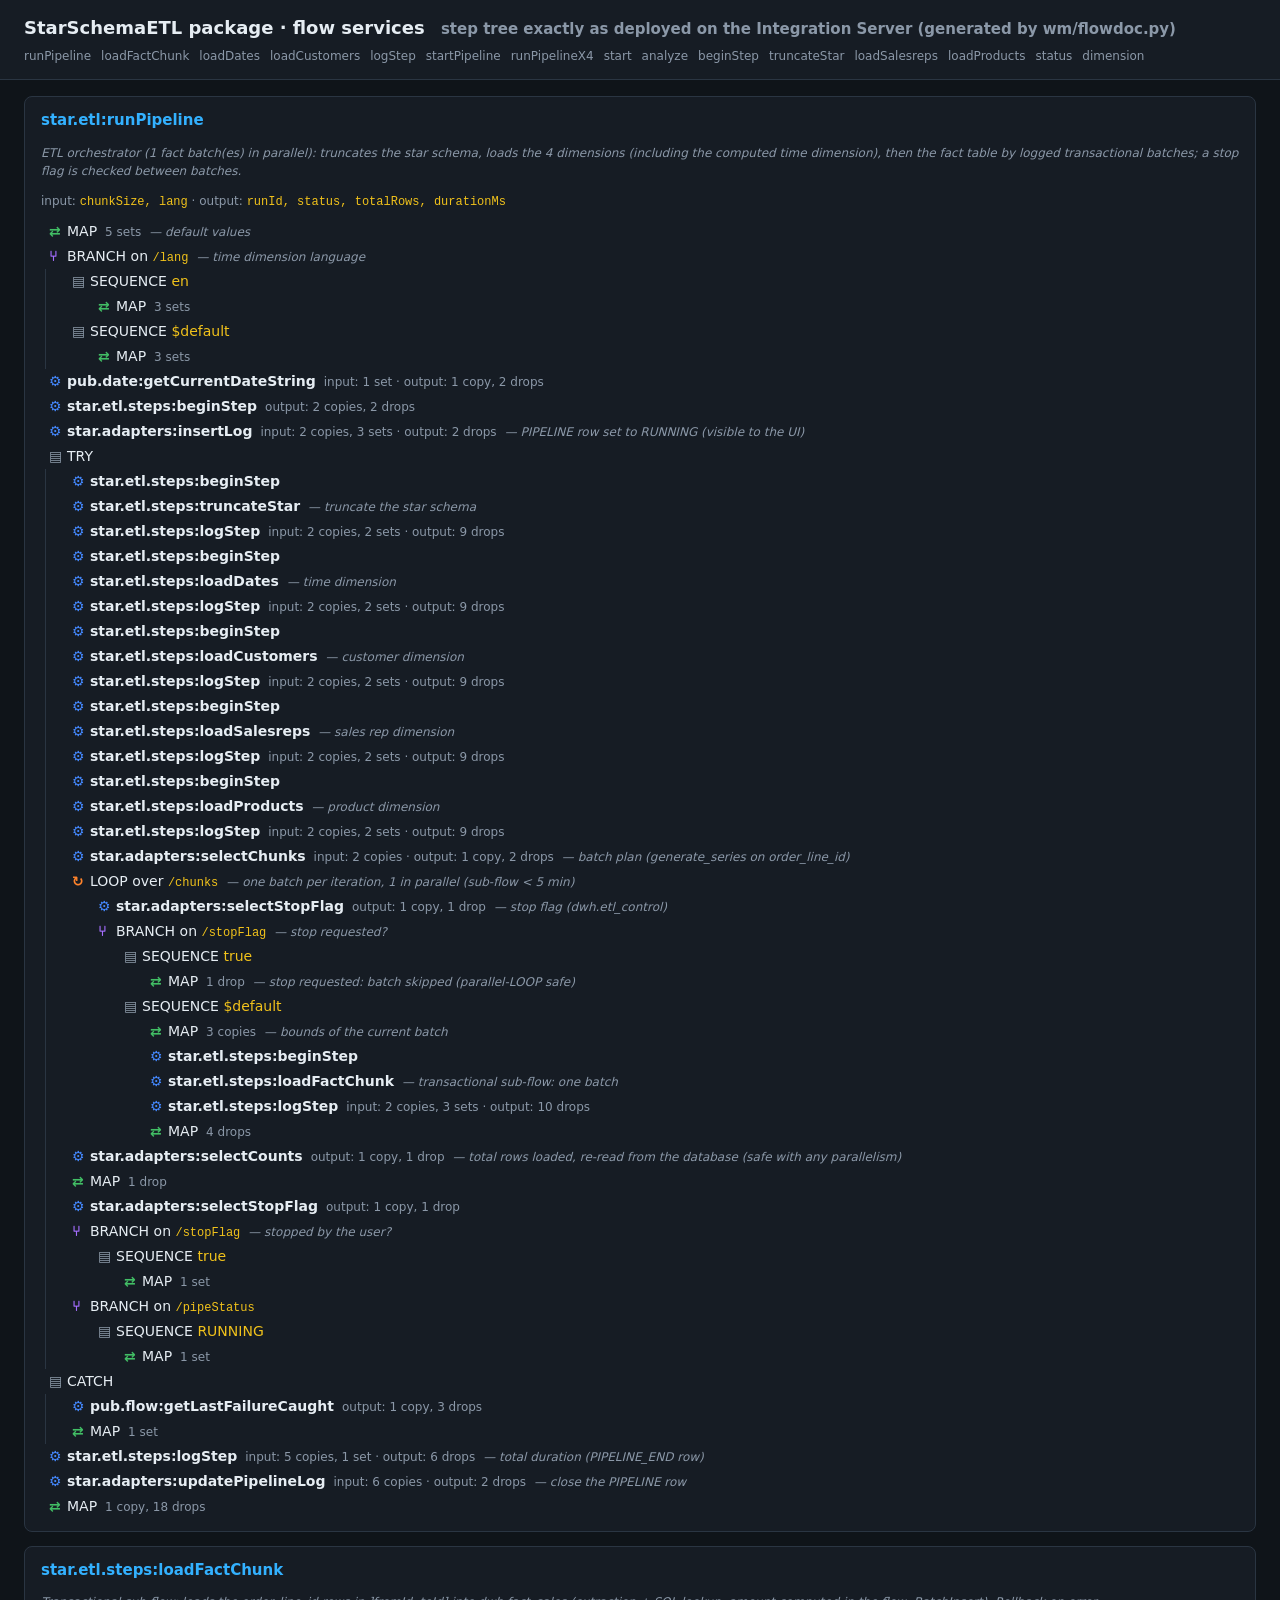
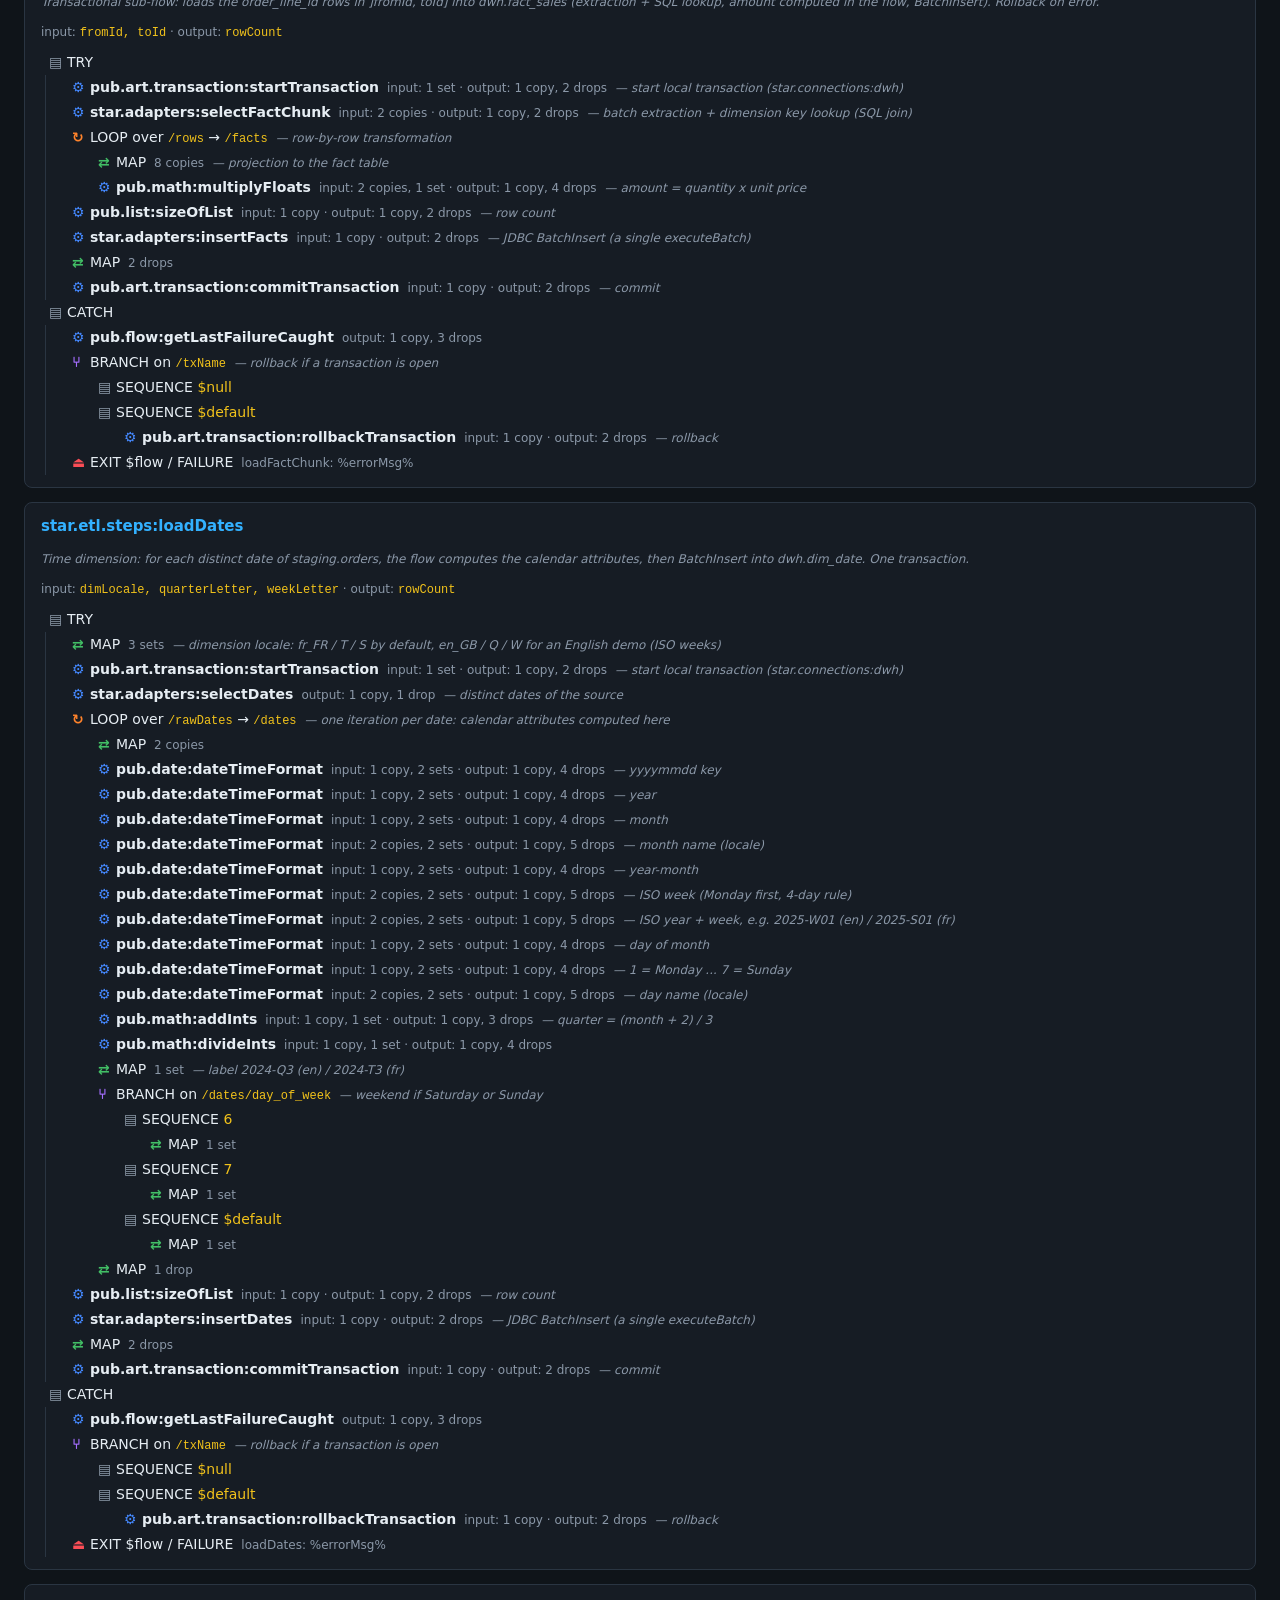
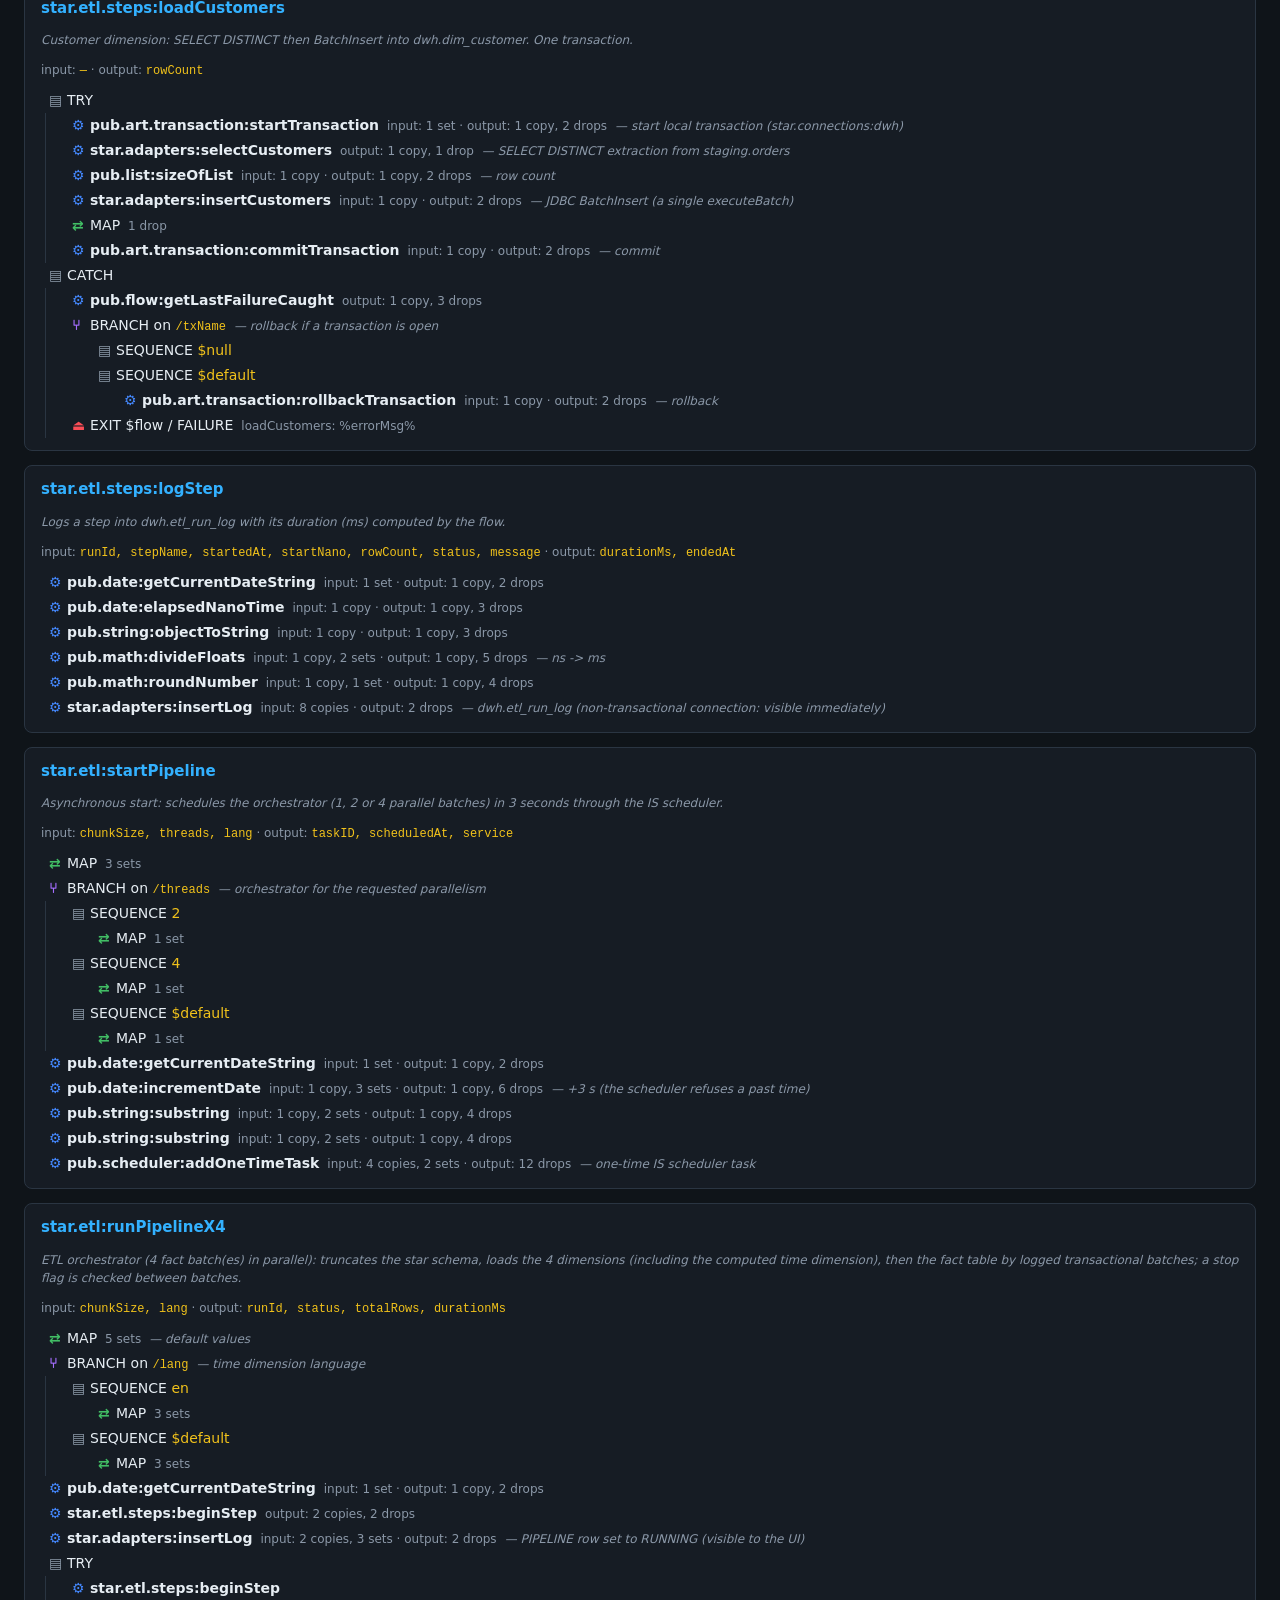
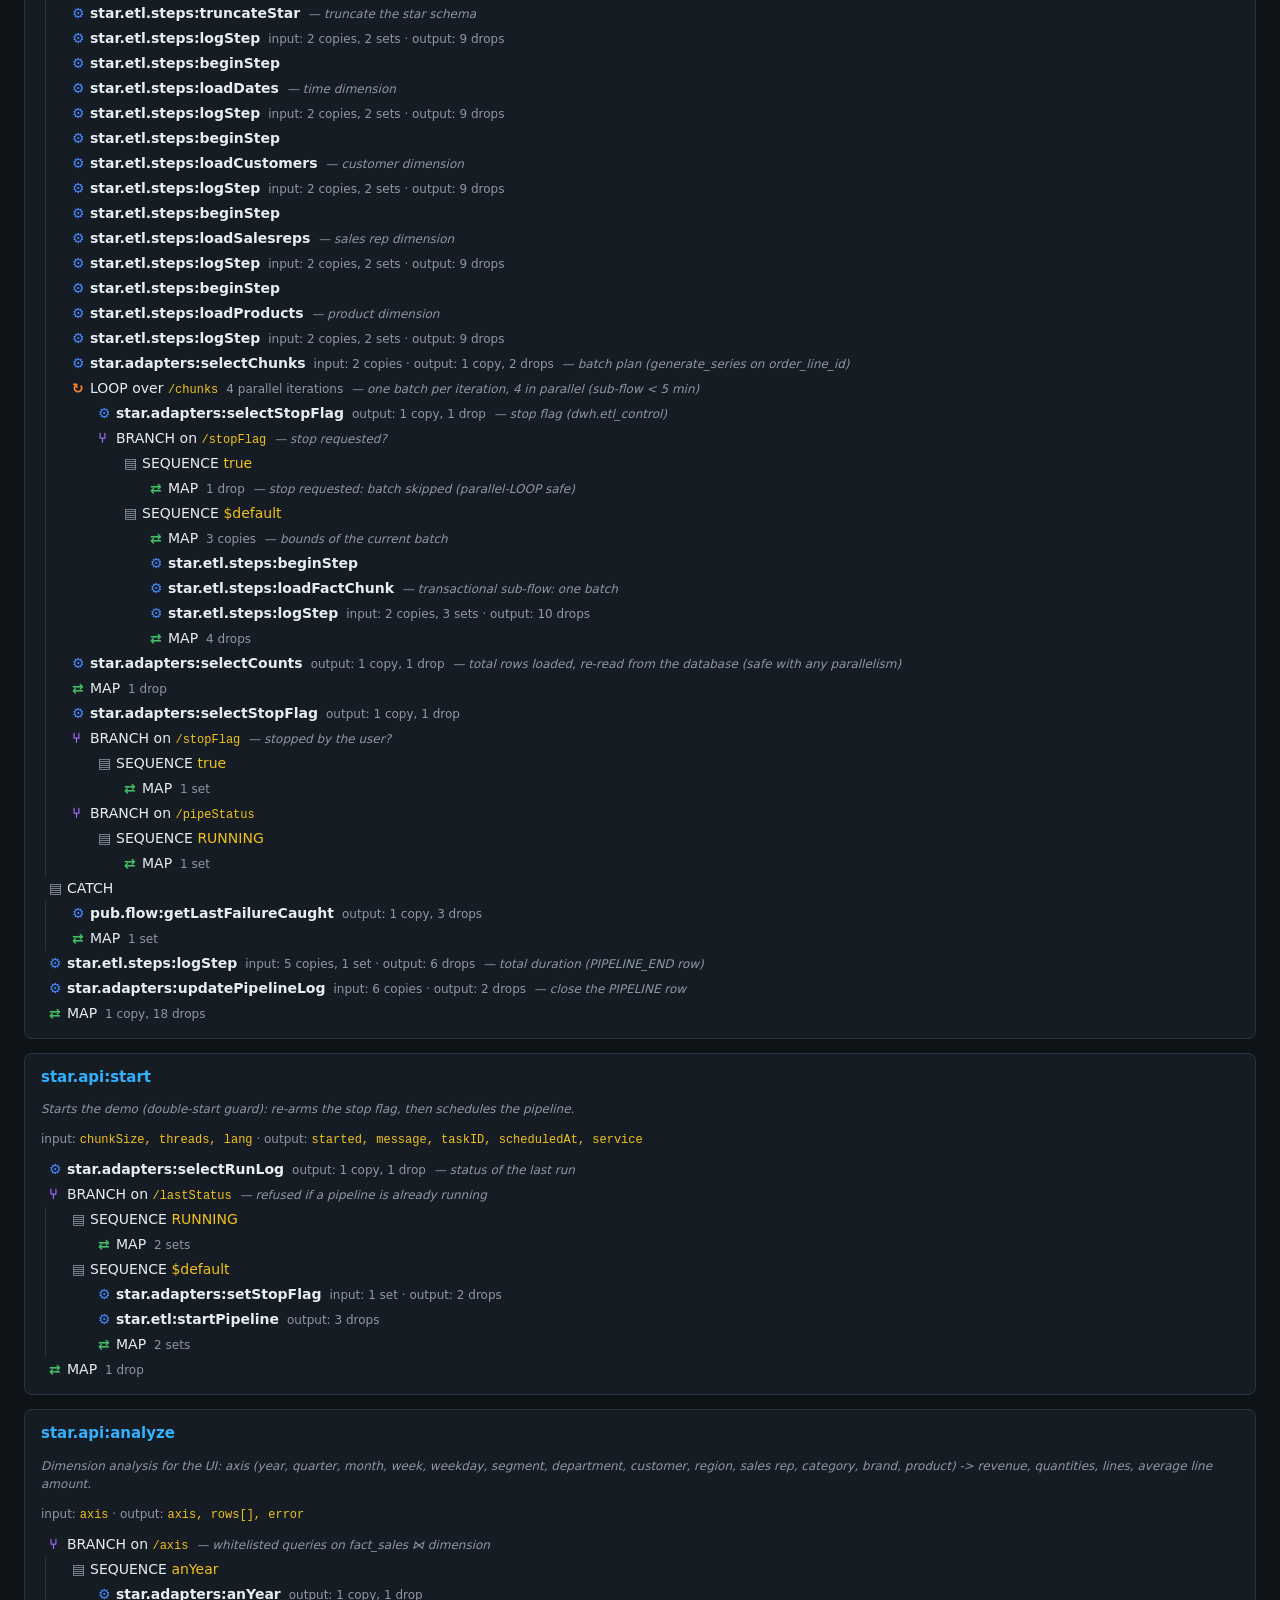
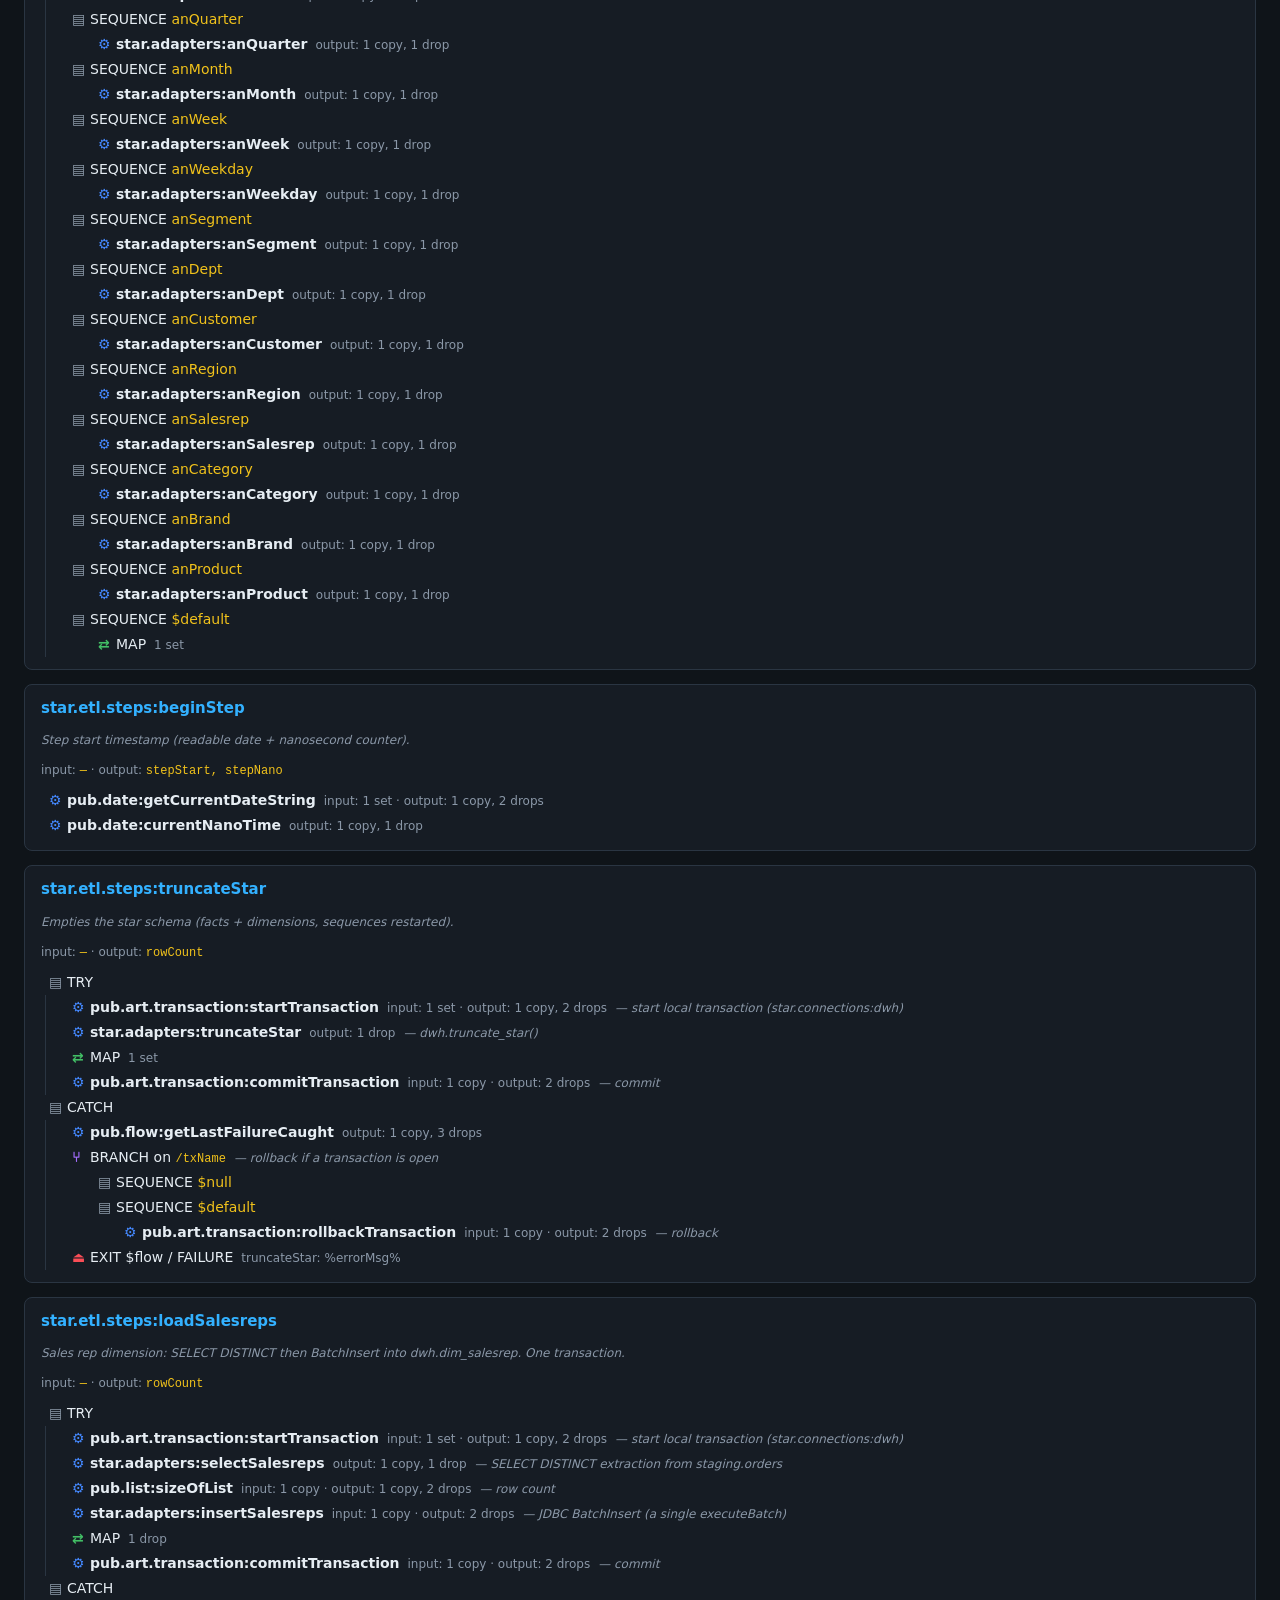
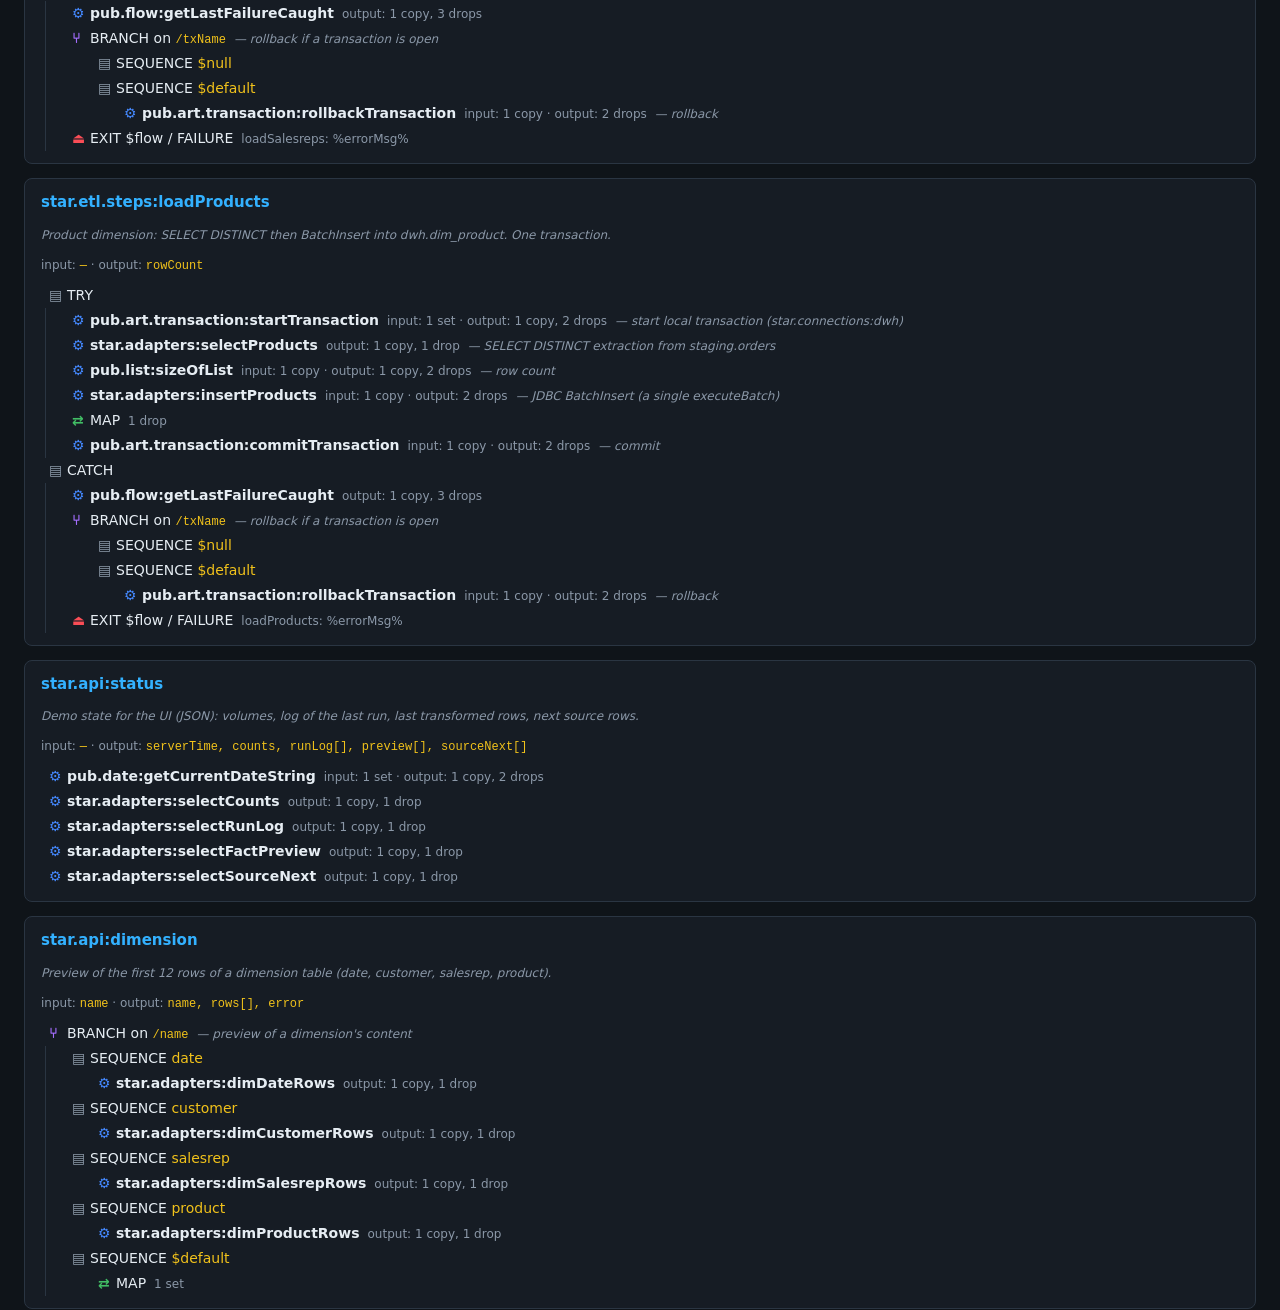
==== commit 02856ec3: "Everything in English: UI (French via ?lang=fr), README, docs, code comments, flow comments, data se" ====
--- a/ui/flows.html
+++ b/ui/flows.html
@@ -1,4 +1,4 @@
-<!DOCTYPE html><html lang="fr"><head><meta charset="utf-8"><title>StarSchemaETL · flow services</title>
+<!DOCTYPE html><html lang="en"><head><meta charset="utf-8"><title>StarSchemaETL · flow services</title>
 <style>
 body{margin:0;background:#0f1419;color:#e6edf3;font:14px/1.5 "IBM Plex Sans","Segoe UI",system-ui,sans-serif}
 header{padding:14px 24px;border-bottom:1px solid #2a3542;background:#161c24;position:sticky;top:0} header h1{margin:0;font-size:18px} header small{color:#8b98a8;margin-left:10px}
@@ -8,36 +8,36 @@
 .d0{padding-left:8px;border-left:none;margin-left:0} .d1{padding-left:26px} .d2{padding-left:52px} .d3{padding-left:78px} .d4{padding-left:104px} .d5{padding-left:130px} .d6{padding-left:156px}
 .ic{display:inline-block;width:18px;font-weight:700} .lb{margin-right:8px} .dt{color:#8b98a8;font-size:12px;margin-right:8px} .cm{color:#8b98a8;font-style:italic;font-size:12px} .lbl{color:#f1c21b}
 nav{display:flex;gap:10px;flex-wrap:wrap;font-size:12px;margin-top:6px} nav a{color:#8b98a8;text-decoration:none} nav a:hover{color:#33b1ff}
-</style></head><body><header><h1>Package StarSchemaETL · flow services <small>arbre des étapes tel que déployé sur l'Integration Server (généré par wm/flowdoc.py)</small></h1>
+</style></head><body><header><h1>StarSchemaETL package · flow services <small>step tree exactly as deployed on the Integration Server (generated by wm/flowdoc.py)</small></h1>
 <nav><a href="#star.etl:runPipeline">runPipeline</a> <a href="#star.etl.steps:loadFactChunk">loadFactChunk</a> <a href="#star.etl.steps:loadDates">loadDates</a> <a href="#star.etl.steps:loadCustomers">loadCustomers</a> <a href="#star.etl.steps:logStep">logStep</a> <a href="#star.etl:startPipeline">startPipeline</a> <a href="#star.etl:runPipelineX4">runPipelineX4</a> <a href="#star.api:start">start</a> <a href="#star.api:analyze">analyze</a> <a href="#star.etl.steps:beginStep">beginStep</a> <a href="#star.etl.steps:truncateStar">truncateStar</a> <a href="#star.etl.steps:loadSalesreps">loadSalesreps</a> <a href="#star.etl.steps:loadProducts">loadProducts</a> <a href="#star.api:status">status</a> <a href="#star.api:dimension">dimension</a></nav></header>
-<main><section class="svc" id="star.etl:runPipeline"><h2>star.etl:runPipeline</h2><p class="cm">Orchestrateur ETL (1 lot(s) de faits en parallèle) : vide le schéma en étoile, charge les 4 dimensions (dont la dimension temporelle calculée) puis la table de faits par lots transactionnels journalisés ; drapeau d arrêt testé entre deux lots.</p>
-<p class="sig">entrée : <code>chunkSize, lang</code> · sortie : <code>runId, status, totalRows, durationMs</code></p>
-<div class="step d0"><span class="ic" style="color:#42be65">⇄</span><span class="lb">MAP</span><span class="dt">5 affectations</span><span class="cm">— valeurs par défaut</span></div><div class="step d0"><span class="ic" style="color:#a56eff">⑂</span><span class="lb">BRANCH sur <code>/lang</code></span><span class="cm">— langue de la dimension temporelle</span></div><div class="step d1"><span class="ic" style="color:#8b98a8">▤</span><span class="lb">SEQUENCE <span class="lbl">en</span></span></div><div class="step d2"><span class="ic" style="color:#42be65">⇄</span><span class="lb">MAP</span><span class="dt">3 affectations</span></div><div class="step d1"><span class="ic" style="color:#8b98a8">▤</span><span class="lb">SEQUENCE <span class="lbl">$default</span></span></div><div class="step d2"><span class="ic" style="color:#42be65">⇄</span><span class="lb">MAP</span><span class="dt">3 affectations</span></div><div class="step d0"><span class="ic" style="color:#4589ff">⚙</span><span class="lb"><b>pub.date:getCurrentDateString</b></span><span class="dt">entrée : 1 affectation · sortie : 1 copie, 2 suppressions</span></div><div class="step d0"><span class="ic" style="color:#4589ff">⚙</span><span class="lb"><b>star.etl.steps:beginStep</b></span><span class="dt">sortie : 2 copies, 2 suppressions</span></div><div class="step d0"><span class="ic" style="color:#4589ff">⚙</span><span class="lb"><b>star.adapters:insertLog</b></span><span class="dt">entrée : 2 copies, 3 affectations · sortie : 2 suppressions</span><span class="cm">— ligne PIPELINE en RUNNING (visible par l UI)</span></div><div class="step d0"><span class="ic" style="color:#8b98a8">▤</span><span class="lb">TRY</span></div><div class="step d1"><span class="ic" style="color:#4589ff">⚙</span><span class="lb"><b>star.etl.steps:beginStep</b></span></div><div class="step d1"><span class="ic" style="color:#4589ff">⚙</span><span class="lb"><b>star.etl.steps:truncateStar</b></span><span class="cm">— vidage du schéma en étoile</span></div><div class="step d1"><span class="ic" style="color:#4589ff">⚙</span><span class="lb"><b>star.etl.steps:logStep</b></span><span class="dt">entrée : 2 copies, 2 affectations · sortie : 9 suppressions</span></div><div class="step d1"><span class="ic" style="color:#4589ff">⚙</span><span class="lb"><b>star.etl.steps:beginStep</b></span></div><div class="step d1"><span class="ic" style="color:#4589ff">⚙</span><span class="lb"><b>star.etl.steps:loadDates</b></span><span class="cm">— dimension temporelle</span></div><div class="step d1"><span class="ic" style="color:#4589ff">⚙</span><span class="lb"><b>star.etl.steps:logStep</b></span><span class="dt">entrée : 2 copies, 2 affectations · sortie : 9 suppressions</span></div><div class="step d1"><span class="ic" style="color:#4589ff">⚙</span><span class="lb"><b>star.etl.steps:beginStep</b></span></div><div class="step d1"><span class="ic" style="color:#4589ff">⚙</span><span class="lb"><b>star.etl.steps:loadCustomers</b></span><span class="cm">— dimension client</span></div><div class="step d1"><span class="ic" style="color:#4589ff">⚙</span><span class="lb"><b>star.etl.steps:logStep</b></span><span class="dt">entrée : 2 copies, 2 affectations · sortie : 9 suppressions</span></div><div class="step d1"><span class="ic" style="color:#4589ff">⚙</span><span class="lb"><b>star.etl.steps:beginStep</b></span></div><div class="step d1"><span class="ic" style="color:#4589ff">⚙</span><span class="lb"><b>star.etl.steps:loadSalesreps</b></span><span class="cm">— dimension commercial</span></div><div class="step d1"><span class="ic" style="color:#4589ff">⚙</span><span class="lb"><b>star.etl.steps:logStep</b></span><span class="dt">entrée : 2 copies, 2 affectations · sortie : 9 suppressions</span></div><div class="step d1"><span class="ic" style="color:#4589ff">⚙</span><span class="lb"><b>star.etl.steps:beginStep</b></span></div><div class="step d1"><span class="ic" style="color:#4589ff">⚙</span><span class="lb"><b>star.etl.steps:loadProducts</b></span><span class="cm">— dimension produit</span></div><div class="step d1"><span class="ic" style="color:#4589ff">⚙</span><span class="lb"><b>star.etl.steps:logStep</b></span><span class="dt">entrée : 2 copies, 2 affectations · sortie : 9 suppressions</span></div><div class="step d1"><span class="ic" style="color:#4589ff">⚙</span><span class="lb"><b>star.adapters:selectChunks</b></span><span class="dt">entrée : 2 copies · sortie : 1 copie, 2 suppressions</span><span class="cm">— plan de lots (generate_series sur order_line_id)</span></div><div class="step d1"><span class="ic" style="color:#ff832b">↻</span><span class="lb">LOOP sur <code>/chunks</code></span><span class="cm">— un lot par itération, 1 en parallèle (sous-flux &lt; 5 min)</span></div><div class="step d2"><span class="ic" style="color:#4589ff">⚙</span><span class="lb"><b>star.adapters:selectStopFlag</b></span><span class="dt">sortie : 1 copie, 1 suppression</span><span class="cm">— drapeau d arrêt (dwh.etl_control)</span></div><div class="step d2"><span class="ic" style="color:#a56eff">⑂</span><span class="lb">BRANCH sur <code>/stopFlag</code></span><span class="cm">— arrêt demandé ?</span></div><div class="step d3"><span class="ic" style="color:#8b98a8">▤</span><span class="lb">SEQUENCE <span class="lbl">true</span></span></div><div class="step d4"><span class="ic" style="color:#42be65">⇄</span><span class="lb">MAP</span><span class="dt">1 suppression</span><span class="cm">— arrêt demandé : lot ignoré (compatible LOOP parallèle)</span></div><div class="step d3"><span class="ic" style="color:#8b98a8">▤</span><span class="lb">SEQUENCE <span class="lbl">$default</span></span></div><div class="step d4"><span class="ic" style="color:#42be65">⇄</span><span class="lb">MAP</span><span class="dt">3 copies</span><span class="cm">— bornes du lot courant</span></div><div class="step d4"><span class="ic" style="color:#4589ff">⚙</span><span class="lb"><b>star.etl.steps:beginStep</b></span></div><div class="step d4"><span class="ic" style="color:#4589ff">⚙</span><span class="lb"><b>star.etl.steps:loadFactChunk</b></span><span class="cm">— sous-flux transactionnel : un lot</span></div><div class="step d4"><span class="ic" style="color:#4589ff">⚙</span><span class="lb"><b>star.etl.steps:logStep</b></span><span class="dt">entrée : 2 copies, 3 affectations · sortie : 10 suppressions</span></div><div class="step d4"><span class="ic" style="color:#42be65">⇄</span><span class="lb">MAP</span><span class="dt">4 suppressions</span></div><div class="step d1"><span class="ic" style="color:#4589ff">⚙</span><span class="lb"><b>star.adapters:selectCounts</b></span><span class="dt">sortie : 1 copie, 1 suppression</span><span class="cm">— total des lignes chargées, relu en base (sûr quel que soit le parallélisme)</span></div><div class="step d1"><span class="ic" style="color:#42be65">⇄</span><span class="lb">MAP</span><span class="dt">1 suppression</span></div><div class="step d1"><span class="ic" style="color:#4589ff">⚙</span><span class="lb"><b>star.adapters:selectStopFlag</b></span><span class="dt">sortie : 1 copie, 1 suppression</span></div><div class="step d1"><span class="ic" style="color:#a56eff">⑂</span><span class="lb">BRANCH sur <code>/stopFlag</code></span><span class="cm">— arrêté par l utilisateur ?</span></div><div class="step d2"><span class="ic" style="color:#8b98a8">▤</span><span class="lb">SEQUENCE <span class="lbl">true</span></span></div><div class="step d3"><span class="ic" style="color:#42be65">⇄</span><span class="lb">MAP</span><span class="dt">1 affectation</span></div><div class="step d1"><span class="ic" style="color:#a56eff">⑂</span><span class="lb">BRANCH sur <code>/pipeStatus</code></span></div><div class="step d2"><span class="ic" style="color:#8b98a8">▤</span><span class="lb">SEQUENCE <span class="lbl">RUNNING</span></span></div><div class="step d3"><span class="ic" style="color:#42be65">⇄</span><span class="lb">MAP</span><span class="dt">1 affectation</span></div><div class="step d0"><span class="ic" style="color:#8b98a8">▤</span><span class="lb">CATCH</span></div><div class="step d1"><span class="ic" style="color:#4589ff">⚙</span><span class="lb"><b>pub.flow:getLastFailureCaught</b></span><span class="dt">sortie : 1 copie, 3 suppressions</span></div><div class="step d1"><span class="ic" style="color:#42be65">⇄</span><span class="lb">MAP</span><span class="dt">1 affectation</span></div><div class="step d0"><span class="ic" style="color:#4589ff">⚙</span><span class="lb"><b>star.etl.steps:logStep</b></span><span class="dt">entrée : 5 copies, 1 affectation · sortie : 6 suppressions</span><span class="cm">— durée totale (ligne PIPELINE_END)</span></div><div class="step d0"><span class="ic" style="color:#4589ff">⚙</span><span class="lb"><b>star.adapters:updatePipelineLog</b></span><span class="dt">entrée : 6 copies · sortie : 2 suppressions</span><span class="cm">— clôture de la ligne PIPELINE</span></div><div class="step d0"><span class="ic" style="color:#42be65">⇄</span><span class="lb">MAP</span><span class="dt">1 copie, 18 suppressions</span></div></section><section class="svc" id="star.etl.steps:loadFactChunk"><h2>star.etl.steps:loadFactChunk</h2><p class="cm">Sous-flux transactionnel : charge les lignes order_line_id dans ]fromId, toId] dans dwh.fact_sales (extraction + lookup SQL, montant calculé en flow, BatchInsert). Rollback en cas d erreur.</p>
-<p class="sig">entrée : <code>fromId, toId</code> · sortie : <code>rowCount</code></p>
-<div class="step d0"><span class="ic" style="color:#8b98a8">▤</span><span class="lb">TRY</span></div><div class="step d1"><span class="ic" style="color:#4589ff">⚙</span><span class="lb"><b>pub.art.transaction:startTransaction</b></span><span class="dt">entrée : 1 affectation · sortie : 1 copie, 2 suppressions</span><span class="cm">— début de transaction locale (star.connections:dwh)</span></div><div class="step d1"><span class="ic" style="color:#4589ff">⚙</span><span class="lb"><b>star.adapters:selectFactChunk</b></span><span class="dt">entrée : 2 copies · sortie : 1 copie, 2 suppressions</span><span class="cm">— extraction du lot + lookup des clés de dimension (jointure)</span></div><div class="step d1"><span class="ic" style="color:#ff832b">↻</span><span class="lb">LOOP sur <code>/rows</code> → <code>/facts</code></span><span class="cm">— transformation ligne à ligne</span></div><div class="step d2"><span class="ic" style="color:#42be65">⇄</span><span class="lb">MAP</span><span class="dt">8 copies</span><span class="cm">— projection vers la table de faits</span></div><div class="step d2"><span class="ic" style="color:#4589ff">⚙</span><span class="lb"><b>pub.math:multiplyFloats</b></span><span class="dt">entrée : 2 copies, 1 affectation · sortie : 1 copie, 4 suppressions</span><span class="cm">— montant = quantité x prix unitaire</span></div><div class="step d1"><span class="ic" style="color:#4589ff">⚙</span><span class="lb"><b>pub.list:sizeOfList</b></span><span class="dt">entrée : 1 copie · sortie : 1 copie, 2 suppressions</span><span class="cm">— nombre de lignes</span></div><div class="step d1"><span class="ic" style="color:#4589ff">⚙</span><span class="lb"><b>star.adapters:insertFacts</b></span><span class="dt">entrée : 1 copie · sortie : 2 suppressions</span><span class="cm">— BatchInsert JDBC (un seul executeBatch)</span></div><div class="step d1"><span class="ic" style="color:#42be65">⇄</span><span class="lb">MAP</span><span class="dt">2 suppressions</span></div><div class="step d1"><span class="ic" style="color:#4589ff">⚙</span><span class="lb"><b>pub.art.transaction:commitTransaction</b></span><span class="dt">entrée : 1 copie · sortie : 2 suppressions</span><span class="cm">— commit</span></div><div class="step d0"><span class="ic" style="color:#8b98a8">▤</span><span class="lb">CATCH</span></div><div class="step d1"><span class="ic" style="color:#4589ff">⚙</span><span class="lb"><b>pub.flow:getLastFailureCaught</b></span><span class="dt">sortie : 1 copie, 3 suppressions</span></div><div class="step d1"><span class="ic" style="color:#a56eff">⑂</span><span class="lb">BRANCH sur <code>/txName</code></span><span class="cm">— rollback si une transaction est ouverte</span></div><div class="step d2"><span class="ic" style="color:#8b98a8">▤</span><span class="lb">SEQUENCE <span class="lbl">$null</span></span></div><div class="step d2"><span class="ic" style="color:#8b98a8">▤</span><span class="lb">SEQUENCE <span class="lbl">$default</span></span></div><div class="step d3"><span class="ic" style="color:#4589ff">⚙</span><span class="lb"><b>pub.art.transaction:rollbackTransaction</b></span><span class="dt">entrée : 1 copie · sortie : 2 suppressions</span><span class="cm">— rollback</span></div><div class="step d1"><span class="ic" style="color:#fa4d56">⏏</span><span class="lb">EXIT $flow / FAILURE</span><span class="dt">loadFactChunk : %errorMsg%</span></div></section><section class="svc" id="star.etl.steps:loadDates"><h2>star.etl.steps:loadDates</h2><p class="cm">Dimension temporelle : pour chaque date distincte de staging.orders, le flow calcule les attributs calendaires puis BatchInsert dans dwh.dim_date. Une transaction.</p>
-<p class="sig">entrée : <code>dimLocale, quarterLetter, weekLetter</code> · sortie : <code>rowCount</code></p>
-<div class="step d0"><span class="ic" style="color:#8b98a8">▤</span><span class="lb">TRY</span></div><div class="step d1"><span class="ic" style="color:#42be65">⇄</span><span class="lb">MAP</span><span class="dt">3 affectations</span><span class="cm">— langue de la dimension : fr_FR / T / S par défaut, en_GB / Q / W pour une démo en anglais</span></div><div class="step d1"><span class="ic" style="color:#4589ff">⚙</span><span class="lb"><b>pub.art.transaction:startTransaction</b></span><span class="dt">entrée : 1 affectation · sortie : 1 copie, 2 suppressions</span><span class="cm">— début de transaction locale (star.connections:dwh)</span></div><div class="step d1"><span class="ic" style="color:#4589ff">⚙</span><span class="lb"><b>star.adapters:selectDates</b></span><span class="dt">sortie : 1 copie, 1 suppression</span><span class="cm">— dates distinctes de la source</span></div><div class="step d1"><span class="ic" style="color:#ff832b">↻</span><span class="lb">LOOP sur <code>/rawDates</code> → <code>/dates</code></span><span class="cm">— une itération par date : calcul des attributs calendaires</span></div><div class="step d2"><span class="ic" style="color:#42be65">⇄</span><span class="lb">MAP</span><span class="dt">2 copies</span></div><div class="step d2"><span class="ic" style="color:#4589ff">⚙</span><span class="lb"><b>pub.date:dateTimeFormat</b></span><span class="dt">entrée : 1 copie, 2 affectations · sortie : 1 copie, 4 suppressions</span><span class="cm">— clé yyyymmdd</span></div><div class="step d2"><span class="ic" style="color:#4589ff">⚙</span><span class="lb"><b>pub.date:dateTimeFormat</b></span><span class="dt">entrée : 1 copie, 2 affectations · sortie : 1 copie, 4 suppressions</span><span class="cm">— année</span></div><div class="step d2"><span class="ic" style="color:#4589ff">⚙</span><span class="lb"><b>pub.date:dateTimeFormat</b></span><span class="dt">entrée : 1 copie, 2 affectations · sortie : 1 copie, 4 suppressions</span><span class="cm">— mois</span></div><div class="step d2"><span class="ic" style="color:#4589ff">⚙</span><span class="lb"><b>pub.date:dateTimeFormat</b></span><span class="dt">entrée : 2 copies, 2 affectations · sortie : 1 copie, 5 suppressions</span><span class="cm">— nom du mois (fr)</span></div><div class="step d2"><span class="ic" style="color:#4589ff">⚙</span><span class="lb"><b>pub.date:dateTimeFormat</b></span><span class="dt">entrée : 1 copie, 2 affectations · sortie : 1 copie, 4 suppressions</span><span class="cm">— année-mois</span></div><div class="step d2"><span class="ic" style="color:#4589ff">⚙</span><span class="lb"><b>pub.date:dateTimeFormat</b></span><span class="dt">entrée : 2 copies, 2 affectations · sortie : 1 copie, 5 suppressions</span><span class="cm">— semaine ISO (lundi premier jour, 4 jours minimum)</span></div><div class="step d2"><span class="ic" style="color:#4589ff">⚙</span><span class="lb"><b>pub.date:dateTimeFormat</b></span><span class="dt">entrée : 2 copies, 2 affectations · sortie : 1 copie, 5 suppressions</span><span class="cm">— année ISO + semaine, ex : 2025-S01 (fr) / 2025-W01 (en)</span></div><div class="step d2"><span class="ic" style="color:#4589ff">⚙</span><span class="lb"><b>pub.date:dateTimeFormat</b></span><span class="dt">entrée : 1 copie, 2 affectations · sortie : 1 copie, 4 suppressions</span><span class="cm">— jour du mois</span></div><div class="step d2"><span class="ic" style="color:#4589ff">⚙</span><span class="lb"><b>pub.date:dateTimeFormat</b></span><span class="dt">entrée : 1 copie, 2 affectations · sortie : 1 copie, 4 suppressions</span><span class="cm">— 1=lundi ... 7=dimanche</span></div><div class="step d2"><span class="ic" style="color:#4589ff">⚙</span><span class="lb"><b>pub.date:dateTimeFormat</b></span><span class="dt">entrée : 2 copies, 2 affectations · sortie : 1 copie, 5 suppressions</span><span class="cm">— nom du jour (fr)</span></div><div class="step d2"><span class="ic" style="color:#4589ff">⚙</span><span class="lb"><b>pub.math:addInts</b></span><span class="dt">entrée : 1 copie, 1 affectation · sortie : 1 copie, 3 suppressions</span><span class="cm">— trimestre = (mois + 2) / 3</span></div><div class="step d2"><span class="ic" style="color:#4589ff">⚙</span><span class="lb"><b>pub.math:divideInts</b></span><span class="dt">entrée : 1 copie, 1 affectation · sortie : 1 copie, 4 suppressions</span></div><div class="step d2"><span class="ic" style="color:#42be65">⇄</span><span class="lb">MAP</span><span class="dt">1 affectation</span><span class="cm">— libellé 2024-T3 (fr) / 2024-Q3 (en)</span></div><div class="step d2"><span class="ic" style="color:#a56eff">⑂</span><span class="lb">BRANCH sur <code>/dates/day_of_week</code></span><span class="cm">— week-end si samedi ou dimanche</span></div><div class="step d3"><span class="ic" style="color:#8b98a8">▤</span><span class="lb">SEQUENCE <span class="lbl">6</span></span></div><div class="step d4"><span class="ic" style="color:#42be65">⇄</span><span class="lb">MAP</span><span class="dt">1 affectation</span></div><div class="step d3"><span class="ic" style="color:#8b98a8">▤</span><span class="lb">SEQUENCE <span class="lbl">7</span></span></div><div class="step d4"><span class="ic" style="color:#42be65">⇄</span><span class="lb">MAP</span><span class="dt">1 affectation</span></div><div class="step d3"><span class="ic" style="color:#8b98a8">▤</span><span class="lb">SEQUENCE <span class="lbl">$default</span></span></div><div class="step d4"><span class="ic" style="color:#42be65">⇄</span><span class="lb">MAP</span><span class="dt">1 affectation</span></div><div class="step d2"><span class="ic" style="color:#42be65">⇄</span><span class="lb">MAP</span><span class="dt">1 suppression</span></div><div class="step d1"><span class="ic" style="color:#4589ff">⚙</span><span class="lb"><b>pub.list:sizeOfList</b></span><span class="dt">entrée : 1 copie · sortie : 1 copie, 2 suppressions</span><span class="cm">— nombre de lignes</span></div><div class="step d1"><span class="ic" style="color:#4589ff">⚙</span><span class="lb"><b>star.adapters:insertDates</b></span><span class="dt">entrée : 1 copie · sortie : 2 suppressions</span><span class="cm">— BatchInsert JDBC (un seul executeBatch)</span></div><div class="step d1"><span class="ic" style="color:#42be65">⇄</span><span class="lb">MAP</span><span class="dt">2 suppressions</span></div><div class="step d1"><span class="ic" style="color:#4589ff">⚙</span><span class="lb"><b>pub.art.transaction:commitTransaction</b></span><span class="dt">entrée : 1 copie · sortie : 2 suppressions</span><span class="cm">— commit</span></div><div class="step d0"><span class="ic" style="color:#8b98a8">▤</span><span class="lb">CATCH</span></div><div class="step d1"><span class="ic" style="color:#4589ff">⚙</span><span class="lb"><b>pub.flow:getLastFailureCaught</b></span><span class="dt">sortie : 1 copie, 3 suppressions</span></div><div class="step d1"><span class="ic" style="color:#a56eff">⑂</span><span class="lb">BRANCH sur <code>/txName</code></span><span class="cm">— rollback si une transaction est ouverte</span></div><div class="step d2"><span class="ic" style="color:#8b98a8">▤</span><span class="lb">SEQUENCE <span class="lbl">$null</span></span></div><div class="step d2"><span class="ic" style="color:#8b98a8">▤</span><span class="lb">SEQUENCE <span class="lbl">$default</span></span></div><div class="step d3"><span class="ic" style="color:#4589ff">⚙</span><span class="lb"><b>pub.art.transaction:rollbackTransaction</b></span><span class="dt">entrée : 1 copie · sortie : 2 suppressions</span><span class="cm">— rollback</span></div><div class="step d1"><span class="ic" style="color:#fa4d56">⏏</span><span class="lb">EXIT $flow / FAILURE</span><span class="dt">loadDates : %errorMsg%</span></div></section><section class="svc" id="star.etl.steps:loadCustomers"><h2>star.etl.steps:loadCustomers</h2><p class="cm">Dimension client</p>
-<p class="sig">entrée : <code>—</code> · sortie : <code>rowCount</code></p>
-<div class="step d0"><span class="ic" style="color:#8b98a8">▤</span><span class="lb">TRY</span></div><div class="step d1"><span class="ic" style="color:#4589ff">⚙</span><span class="lb"><b>pub.art.transaction:startTransaction</b></span><span class="dt">entrée : 1 affectation · sortie : 1 copie, 2 suppressions</span><span class="cm">— début de transaction locale (star.connections:dwh)</span></div><div class="step d1"><span class="ic" style="color:#4589ff">⚙</span><span class="lb"><b>star.adapters:selectCustomers</b></span><span class="dt">sortie : 1 copie, 1 suppression</span><span class="cm">— extraction SELECT DISTINCT depuis staging.orders</span></div><div class="step d1"><span class="ic" style="color:#4589ff">⚙</span><span class="lb"><b>pub.list:sizeOfList</b></span><span class="dt">entrée : 1 copie · sortie : 1 copie, 2 suppressions</span><span class="cm">— nombre de lignes</span></div><div class="step d1"><span class="ic" style="color:#4589ff">⚙</span><span class="lb"><b>star.adapters:insertCustomers</b></span><span class="dt">entrée : 1 copie · sortie : 2 suppressions</span><span class="cm">— BatchInsert JDBC (un seul executeBatch)</span></div><div class="step d1"><span class="ic" style="color:#42be65">⇄</span><span class="lb">MAP</span><span class="dt">1 suppression</span></div><div class="step d1"><span class="ic" style="color:#4589ff">⚙</span><span class="lb"><b>pub.art.transaction:commitTransaction</b></span><span class="dt">entrée : 1 copie · sortie : 2 suppressions</span><span class="cm">— commit</span></div><div class="step d0"><span class="ic" style="color:#8b98a8">▤</span><span class="lb">CATCH</span></div><div class="step d1"><span class="ic" style="color:#4589ff">⚙</span><span class="lb"><b>pub.flow:getLastFailureCaught</b></span><span class="dt">sortie : 1 copie, 3 suppressions</span></div><div class="step d1"><span class="ic" style="color:#a56eff">⑂</span><span class="lb">BRANCH sur <code>/txName</code></span><span class="cm">— rollback si une transaction est ouverte</span></div><div class="step d2"><span class="ic" style="color:#8b98a8">▤</span><span class="lb">SEQUENCE <span class="lbl">$null</span></span></div><div class="step d2"><span class="ic" style="color:#8b98a8">▤</span><span class="lb">SEQUENCE <span class="lbl">$default</span></span></div><div class="step d3"><span class="ic" style="color:#4589ff">⚙</span><span class="lb"><b>pub.art.transaction:rollbackTransaction</b></span><span class="dt">entrée : 1 copie · sortie : 2 suppressions</span><span class="cm">— rollback</span></div><div class="step d1"><span class="ic" style="color:#fa4d56">⏏</span><span class="lb">EXIT $flow / FAILURE</span><span class="dt">loadCustomers : %errorMsg%</span></div></section><section class="svc" id="star.etl.steps:logStep"><h2>star.etl.steps:logStep</h2><p class="cm">Journalise une étape dans dwh.etl_run_log avec sa durée (ms) calculée par le flow.</p>
-<p class="sig">entrée : <code>runId, stepName, startedAt, startNano, rowCount, status, message</code> · sortie : <code>durationMs, endedAt</code></p>
-<div class="step d0"><span class="ic" style="color:#4589ff">⚙</span><span class="lb"><b>pub.date:getCurrentDateString</b></span><span class="dt">entrée : 1 affectation · sortie : 1 copie, 2 suppressions</span></div><div class="step d0"><span class="ic" style="color:#4589ff">⚙</span><span class="lb"><b>pub.date:elapsedNanoTime</b></span><span class="dt">entrée : 1 copie · sortie : 1 copie, 3 suppressions</span></div><div class="step d0"><span class="ic" style="color:#4589ff">⚙</span><span class="lb"><b>pub.string:objectToString</b></span><span class="dt">entrée : 1 copie · sortie : 1 copie, 3 suppressions</span></div><div class="step d0"><span class="ic" style="color:#4589ff">⚙</span><span class="lb"><b>pub.math:divideFloats</b></span><span class="dt">entrée : 1 copie, 2 affectations · sortie : 1 copie, 5 suppressions</span><span class="cm">— ns -&gt; ms</span></div><div class="step d0"><span class="ic" style="color:#4589ff">⚙</span><span class="lb"><b>pub.math:roundNumber</b></span><span class="dt">entrée : 1 copie, 1 affectation · sortie : 1 copie, 4 suppressions</span></div><div class="step d0"><span class="ic" style="color:#4589ff">⚙</span><span class="lb"><b>star.adapters:insertLog</b></span><span class="dt">entrée : 8 copies · sortie : 2 suppressions</span><span class="cm">— dwh.etl_run_log (connexion sans transaction : visible immédiatement)</span></div></section><section class="svc" id="star.etl:startPipeline"><h2>star.etl:startPipeline</h2><p class="cm">Lancement asynchrone : planifie l orchestrateur (1, 2 ou 4 lots en parallèle) dans 3 secondes via le scheduler de l IS.</p>
-<p class="sig">entrée : <code>chunkSize, threads, lang</code> · sortie : <code>taskID, scheduledAt, service</code></p>
-<div class="step d0"><span class="ic" style="color:#42be65">⇄</span><span class="lb">MAP</span><span class="dt">3 affectations</span></div><div class="step d0"><span class="ic" style="color:#a56eff">⑂</span><span class="lb">BRANCH sur <code>/threads</code></span><span class="cm">— orchestrateur selon le parallélisme demandé</span></div><div class="step d1"><span class="ic" style="color:#8b98a8">▤</span><span class="lb">SEQUENCE <span class="lbl">2</span></span></div><div class="step d2"><span class="ic" style="color:#42be65">⇄</span><span class="lb">MAP</span><span class="dt">1 affectation</span></div><div class="step d1"><span class="ic" style="color:#8b98a8">▤</span><span class="lb">SEQUENCE <span class="lbl">4</span></span></div><div class="step d2"><span class="ic" style="color:#42be65">⇄</span><span class="lb">MAP</span><span class="dt">1 affectation</span></div><div class="step d1"><span class="ic" style="color:#8b98a8">▤</span><span class="lb">SEQUENCE <span class="lbl">$default</span></span></div><div class="step d2"><span class="ic" style="color:#42be65">⇄</span><span class="lb">MAP</span><span class="dt">1 affectation</span></div><div class="step d0"><span class="ic" style="color:#4589ff">⚙</span><span class="lb"><b>pub.date:getCurrentDateString</b></span><span class="dt">entrée : 1 affectation · sortie : 1 copie, 2 suppressions</span></div><div class="step d0"><span class="ic" style="color:#4589ff">⚙</span><span class="lb"><b>pub.date:incrementDate</b></span><span class="dt">entrée : 1 copie, 3 affectations · sortie : 1 copie, 6 suppressions</span><span class="cm">— +3 s (le scheduler refuse une heure passée)</span></div><div class="step d0"><span class="ic" style="color:#4589ff">⚙</span><span class="lb"><b>pub.string:substring</b></span><span class="dt">entrée : 1 copie, 2 affectations · sortie : 1 copie, 4 suppressions</span></div><div class="step d0"><span class="ic" style="color:#4589ff">⚙</span><span class="lb"><b>pub.string:substring</b></span><span class="dt">entrée : 1 copie, 2 affectations · sortie : 1 copie, 4 suppressions</span></div><div class="step d0"><span class="ic" style="color:#4589ff">⚙</span><span class="lb"><b>pub.scheduler:addOneTimeTask</b></span><span class="dt">entrée : 4 copies, 2 affectations · sortie : 12 suppressions</span><span class="cm">— tâche unique du scheduler IS</span></div></section><section class="svc" id="star.etl:runPipelineX4"><h2>star.etl:runPipelineX4</h2><p class="cm">Orchestrateur ETL (4 lot(s) de faits en parallèle) : vide le schéma en étoile, charge les 4 dimensions (dont la dimension temporelle calculée) puis la table de faits par lots transactionnels journalisés ; drapeau d arrêt testé entre deux lots.</p>
-<p class="sig">entrée : <code>chunkSize, lang</code> · sortie : <code>runId, status, totalRows, durationMs</code></p>
-<div class="step d0"><span class="ic" style="color:#42be65">⇄</span><span class="lb">MAP</span><span class="dt">5 affectations</span><span class="cm">— valeurs par défaut</span></div><div class="step d0"><span class="ic" style="color:#a56eff">⑂</span><span class="lb">BRANCH sur <code>/lang</code></span><span class="cm">— langue de la dimension temporelle</span></div><div class="step d1"><span class="ic" style="color:#8b98a8">▤</span><span class="lb">SEQUENCE <span class="lbl">en</span></span></div><div class="step d2"><span class="ic" style="color:#42be65">⇄</span><span class="lb">MAP</span><span class="dt">3 affectations</span></div><div class="step d1"><span class="ic" style="color:#8b98a8">▤</span><span class="lb">SEQUENCE <span class="lbl">$default</span></span></div><div class="step d2"><span class="ic" style="color:#42be65">⇄</span><span class="lb">MAP</span><span class="dt">3 affectations</span></div><div class="step d0"><span class="ic" style="color:#4589ff">⚙</span><span class="lb"><b>pub.date:getCurrentDateString</b></span><span class="dt">entrée : 1 affectation · sortie : 1 copie, 2 suppressions</span></div><div class="step d0"><span class="ic" style="color:#4589ff">⚙</span><span class="lb"><b>star.etl.steps:beginStep</b></span><span class="dt">sortie : 2 copies, 2 suppressions</span></div><div class="step d0"><span class="ic" style="color:#4589ff">⚙</span><span class="lb"><b>star.adapters:insertLog</b></span><span class="dt">entrée : 2 copies, 3 affectations · sortie : 2 suppressions</span><span class="cm">— ligne PIPELINE en RUNNING (visible par l UI)</span></div><div class="step d0"><span class="ic" style="color:#8b98a8">▤</span><span class="lb">TRY</span></div><div class="step d1"><span class="ic" style="color:#4589ff">⚙</span><span class="lb"><b>star.etl.steps:beginStep</b></span></div><div class="step d1"><span class="ic" style="color:#4589ff">⚙</span><span class="lb"><b>star.etl.steps:truncateStar</b></span><span class="cm">— vidage du schéma en étoile</span></div><div class="step d1"><span class="ic" style="color:#4589ff">⚙</span><span class="lb"><b>star.etl.steps:logStep</b></span><span class="dt">entrée : 2 copies, 2 affectations · sortie : 9 suppressions</span></div><div class="step d1"><span class="ic" style="color:#4589ff">⚙</span><span class="lb"><b>star.etl.steps:beginStep</b></span></div><div class="step d1"><span class="ic" style="color:#4589ff">⚙</span><span class="lb"><b>star.etl.steps:loadDates</b></span><span class="cm">— dimension temporelle</span></div><div class="step d1"><span class="ic" style="color:#4589ff">⚙</span><span class="lb"><b>star.etl.steps:logStep</b></span><span class="dt">entrée : 2 copies, 2 affectations · sortie : 9 suppressions</span></div><div class="step d1"><span class="ic" style="color:#4589ff">⚙</span><span class="lb"><b>star.etl.steps:beginStep</b></span></div><div class="step d1"><span class="ic" style="color:#4589ff">⚙</span><span class="lb"><b>star.etl.steps:loadCustomers</b></span><span class="cm">— dimension client</span></div><div class="step d1"><span class="ic" style="color:#4589ff">⚙</span><span class="lb"><b>star.etl.steps:logStep</b></span><span class="dt">entrée : 2 copies, 2 affectations · sortie : 9 suppressions</span></div><div class="step d1"><span class="ic" style="color:#4589ff">⚙</span><span class="lb"><b>star.etl.steps:beginStep</b></span></div><div class="step d1"><span class="ic" style="color:#4589ff">⚙</span><span class="lb"><b>star.etl.steps:loadSalesreps</b></span><span class="cm">— dimension commercial</span></div><div class="step d1"><span class="ic" style="color:#4589ff">⚙</span><span class="lb"><b>star.etl.steps:logStep</b></span><span class="dt">entrée : 2 copies, 2 affectations · sortie : 9 suppressions</span></div><div class="step d1"><span class="ic" style="color:#4589ff">⚙</span><span class="lb"><b>star.etl.steps:beginStep</b></span></div><div class="step d1"><span class="ic" style="color:#4589ff">⚙</span><span class="lb"><b>star.etl.steps:loadProducts</b></span><span class="cm">— dimension produit</span></div><div class="step d1"><span class="ic" style="color:#4589ff">⚙</span><span class="lb"><b>star.etl.steps:logStep</b></span><span class="dt">entrée : 2 copies, 2 affectations · sortie : 9 suppressions</span></div><div class="step d1"><span class="ic" style="color:#4589ff">⚙</span><span class="lb"><b>star.adapters:selectChunks</b></span><span class="dt">entrée : 2 copies · sortie : 1 copie, 2 suppressions</span><span class="cm">— plan de lots (generate_series sur order_line_id)</span></div><div class="step d1"><span class="ic" style="color:#ff832b">↻</span><span class="lb">LOOP sur <code>/chunks</code></span><span class="dt">4 itérations en parallèle</span><span class="cm">— un lot par itération, 4 en parallèle (sous-flux &lt; 5 min)</span></div><div class="step d2"><span class="ic" style="color:#4589ff">⚙</span><span class="lb"><b>star.adapters:selectStopFlag</b></span><span class="dt">sortie : 1 copie, 1 suppression</span><span class="cm">— drapeau d arrêt (dwh.etl_control)</span></div><div class="step d2"><span class="ic" style="color:#a56eff">⑂</span><span class="lb">BRANCH sur <code>/stopFlag</code></span><span class="cm">— arrêt demandé ?</span></div><div class="step d3"><span class="ic" style="color:#8b98a8">▤</span><span class="lb">SEQUENCE <span class="lbl">true</span></span></div><div class="step d4"><span class="ic" style="color:#42be65">⇄</span><span class="lb">MAP</span><span class="dt">1 suppression</span><span class="cm">— arrêt demandé : lot ignoré (compatible LOOP parallèle)</span></div><div class="step d3"><span class="ic" style="color:#8b98a8">▤</span><span class="lb">SEQUENCE <span class="lbl">$default</span></span></div><div class="step d4"><span class="ic" style="color:#42be65">⇄</span><span class="lb">MAP</span><span class="dt">3 copies</span><span class="cm">— bornes du lot courant</span></div><div class="step d4"><span class="ic" style="color:#4589ff">⚙</span><span class="lb"><b>star.etl.steps:beginStep</b></span></div><div class="step d4"><span class="ic" style="color:#4589ff">⚙</span><span class="lb"><b>star.etl.steps:loadFactChunk</b></span><span class="cm">— sous-flux transactionnel : un lot</span></div><div class="step d4"><span class="ic" style="color:#4589ff">⚙</span><span class="lb"><b>star.etl.steps:logStep</b></span><span class="dt">entrée : 2 copies, 3 affectations · sortie : 10 suppressions</span></div><div class="step d4"><span class="ic" style="color:#42be65">⇄</span><span class="lb">MAP</span><span class="dt">4 suppressions</span></div><div class="step d1"><span class="ic" style="color:#4589ff">⚙</span><span class="lb"><b>star.adapters:selectCounts</b></span><span class="dt">sortie : 1 copie, 1 suppression</span><span class="cm">— total des lignes chargées, relu en base (sûr quel que soit le parallélisme)</span></div><div class="step d1"><span class="ic" style="color:#42be65">⇄</span><span class="lb">MAP</span><span class="dt">1 suppression</span></div><div class="step d1"><span class="ic" style="color:#4589ff">⚙</span><span class="lb"><b>star.adapters:selectStopFlag</b></span><span class="dt">sortie : 1 copie, 1 suppression</span></div><div class="step d1"><span class="ic" style="color:#a56eff">⑂</span><span class="lb">BRANCH sur <code>/stopFlag</code></span><span class="cm">— arrêté par l utilisateur ?</span></div><div class="step d2"><span class="ic" style="color:#8b98a8">▤</span><span class="lb">SEQUENCE <span class="lbl">true</span></span></div><div class="step d3"><span class="ic" style="color:#42be65">⇄</span><span class="lb">MAP</span><span class="dt">1 affectation</span></div><div class="step d1"><span class="ic" style="color:#a56eff">⑂</span><span class="lb">BRANCH sur <code>/pipeStatus</code></span></div><div class="step d2"><span class="ic" style="color:#8b98a8">▤</span><span class="lb">SEQUENCE <span class="lbl">RUNNING</span></span></div><div class="step d3"><span class="ic" style="color:#42be65">⇄</span><span class="lb">MAP</span><span class="dt">1 affectation</span></div><div class="step d0"><span class="ic" style="color:#8b98a8">▤</span><span class="lb">CATCH</span></div><div class="step d1"><span class="ic" style="color:#4589ff">⚙</span><span class="lb"><b>pub.flow:getLastFailureCaught</b></span><span class="dt">sortie : 1 copie, 3 suppressions</span></div><div class="step d1"><span class="ic" style="color:#42be65">⇄</span><span class="lb">MAP</span><span class="dt">1 affectation</span></div><div class="step d0"><span class="ic" style="color:#4589ff">⚙</span><span class="lb"><b>star.etl.steps:logStep</b></span><span class="dt">entrée : 5 copies, 1 affectation · sortie : 6 suppressions</span><span class="cm">— durée totale (ligne PIPELINE_END)</span></div><div class="step d0"><span class="ic" style="color:#4589ff">⚙</span><span class="lb"><b>star.adapters:updatePipelineLog</b></span><span class="dt">entrée : 6 copies · sortie : 2 suppressions</span><span class="cm">— clôture de la ligne PIPELINE</span></div><div class="step d0"><span class="ic" style="color:#42be65">⇄</span><span class="lb">MAP</span><span class="dt">1 copie, 18 suppressions</span></div></section><section class="svc" id="star.api:start"><h2>star.api:start</h2><p class="cm">Lance la démo (garde anti-double lancement) : réarme le drapeau d arrêt puis planifie le pipeline.</p>
-<p class="sig">entrée : <code>chunkSize, threads, lang</code> · sortie : <code>started, message, taskID, scheduledAt, service</code></p>
-<div class="step d0"><span class="ic" style="color:#4589ff">⚙</span><span class="lb"><b>star.adapters:selectRunLog</b></span><span class="dt">sortie : 1 copie, 1 suppression</span><span class="cm">— statut de la dernière exécution</span></div><div class="step d0"><span class="ic" style="color:#a56eff">⑂</span><span class="lb">BRANCH sur <code>/lastStatus</code></span><span class="cm">— refus si un pipeline tourne déjà</span></div><div class="step d1"><span class="ic" style="color:#8b98a8">▤</span><span class="lb">SEQUENCE <span class="lbl">RUNNING</span></span></div><div class="step d2"><span class="ic" style="color:#42be65">⇄</span><span class="lb">MAP</span><span class="dt">2 affectations</span></div><div class="step d1"><span class="ic" style="color:#8b98a8">▤</span><span class="lb">SEQUENCE <span class="lbl">$default</span></span></div><div class="step d2"><span class="ic" style="color:#4589ff">⚙</span><span class="lb"><b>star.adapters:setStopFlag</b></span><span class="dt">entrée : 1 affectation · sortie : 2 suppressions</span></div><div class="step d2"><span class="ic" style="color:#4589ff">⚙</span><span class="lb"><b>star.etl:startPipeline</b></span><span class="dt">sortie : 3 suppressions</span></div><div class="step d2"><span class="ic" style="color:#42be65">⇄</span><span class="lb">MAP</span><span class="dt">2 affectations</span></div><div class="step d0"><span class="ic" style="color:#42be65">⇄</span><span class="lb">MAP</span><span class="dt">1 suppression</span></div></section><section class="svc" id="star.api:analyze"><h2>star.api:analyze</h2><p class="cm">Analyse par dimension pour l UI : axe (année, trimestre, mois, jour, segment, département, client, région, commercial, catégorie, marque, produit) → CA, quantités, lignes, panier moyen.</p>
-<p class="sig">entrée : <code>axis</code> · sortie : <code>axis, rows[], error</code></p>
-<div class="step d0"><span class="ic" style="color:#a56eff">⑂</span><span class="lb">BRANCH sur <code>/axis</code></span><span class="cm">— requêtes en liste blanche sur fact_sales ⋈ dimension</span></div><div class="step d1"><span class="ic" style="color:#8b98a8">▤</span><span class="lb">SEQUENCE <span class="lbl">anYear</span></span></div><div class="step d2"><span class="ic" style="color:#4589ff">⚙</span><span class="lb"><b>star.adapters:anYear</b></span><span class="dt">sortie : 1 copie, 1 suppression</span></div><div class="step d1"><span class="ic" style="color:#8b98a8">▤</span><span class="lb">SEQUENCE <span class="lbl">anQuarter</span></span></div><div class="step d2"><span class="ic" style="color:#4589ff">⚙</span><span class="lb"><b>star.adapters:anQuarter</b></span><span class="dt">sortie : 1 copie, 1 suppression</span></div><div class="step d1"><span class="ic" style="color:#8b98a8">▤</span><span class="lb">SEQUENCE <span class="lbl">anMonth</span></span></div><div class="step d2"><span class="ic" style="color:#4589ff">⚙</span><span class="lb"><b>star.adapters:anMonth</b></span><span class="dt">sortie : 1 copie, 1 suppression</span></div><div class="step d1"><span class="ic" style="color:#8b98a8">▤</span><span class="lb">SEQUENCE <span class="lbl">anWeek</span></span></div><div class="step d2"><span class="ic" style="color:#4589ff">⚙</span><span class="lb"><b>star.adapters:anWeek</b></span><span class="dt">sortie : 1 copie, 1 suppression</span></div><div class="step d1"><span class="ic" style="color:#8b98a8">▤</span><span class="lb">SEQUENCE <span class="lbl">anWeekday</span></span></div><div class="step d2"><span class="ic" style="color:#4589ff">⚙</span><span class="lb"><b>star.adapters:anWeekday</b></span><span class="dt">sortie : 1 copie, 1 suppression</span></div><div class="step d1"><span class="ic" style="color:#8b98a8">▤</span><span class="lb">SEQUENCE <span class="lbl">anSegment</span></span></div><div class="step d2"><span class="ic" style="color:#4589ff">⚙</span><span class="lb"><b>star.adapters:anSegment</b></span><span class="dt">sortie : 1 copie, 1 suppression</span></div><div class="step d1"><span class="ic" style="color:#8b98a8">▤</span><span class="lb">SEQUENCE <span class="lbl">anDept</span></span></div><div class="step d2"><span class="ic" style="color:#4589ff">⚙</span><span class="lb"><b>star.adapters:anDept</b></span><span class="dt">sortie : 1 copie, 1 suppression</span></div><div class="step d1"><span class="ic" style="color:#8b98a8">▤</span><span class="lb">SEQUENCE <span class="lbl">anCustomer</span></span></div><div class="step d2"><span class="ic" style="color:#4589ff">⚙</span><span class="lb"><b>star.adapters:anCustomer</b></span><span class="dt">sortie : 1 copie, 1 suppression</span></div><div class="step d1"><span class="ic" style="color:#8b98a8">▤</span><span class="lb">SEQUENCE <span class="lbl">anRegion</span></span></div><div class="step d2"><span class="ic" style="color:#4589ff">⚙</span><span class="lb"><b>star.adapters:anRegion</b></span><span class="dt">sortie : 1 copie, 1 suppression</span></div><div class="step d1"><span class="ic" style="color:#8b98a8">▤</span><span class="lb">SEQUENCE <span class="lbl">anSalesrep</span></span></div><div class="step d2"><span class="ic" style="color:#4589ff">⚙</span><span class="lb"><b>star.adapters:anSalesrep</b></span><span class="dt">sortie : 1 copie, 1 suppression</span></div><div class="step d1"><span class="ic" style="color:#8b98a8">▤</span><span class="lb">SEQUENCE <span class="lbl">anCategory</span></span></div><div class="step d2"><span class="ic" style="color:#4589ff">⚙</span><span class="lb"><b>star.adapters:anCategory</b></span><span class="dt">sortie : 1 copie, 1 suppression</span></div><div class="step d1"><span class="ic" style="color:#8b98a8">▤</span><span class="lb">SEQUENCE <span class="lbl">anBrand</span></span></div><div class="step d2"><span class="ic" style="color:#4589ff">⚙</span><span class="lb"><b>star.adapters:anBrand</b></span><span class="dt">sortie : 1 copie, 1 suppression</span></div><div class="step d1"><span class="ic" style="color:#8b98a8">▤</span><span class="lb">SEQUENCE <span class="lbl">anProduct</span></span></div><div class="step d2"><span class="ic" style="color:#4589ff">⚙</span><span class="lb"><b>star.adapters:anProduct</b></span><span class="dt">sortie : 1 copie, 1 suppression</span></div><div class="step d1"><span class="ic" style="color:#8b98a8">▤</span><span class="lb">SEQUENCE <span class="lbl">$default</span></span></div><div class="step d2"><span class="ic" style="color:#42be65">⇄</span><span class="lb">MAP</span><span class="dt">1 affectation</span></div></section><section class="svc" id="star.etl.steps:beginStep"><h2>star.etl.steps:beginStep</h2><p class="cm">Horodatage de début d étape (date lisible + compteur nanosecondes).</p>
-<p class="sig">entrée : <code>—</code> · sortie : <code>stepStart, stepNano</code></p>
-<div class="step d0"><span class="ic" style="color:#4589ff">⚙</span><span class="lb"><b>pub.date:getCurrentDateString</b></span><span class="dt">entrée : 1 affectation · sortie : 1 copie, 2 suppressions</span></div><div class="step d0"><span class="ic" style="color:#4589ff">⚙</span><span class="lb"><b>pub.date:currentNanoTime</b></span><span class="dt">sortie : 1 copie, 1 suppression</span></div></section><section class="svc" id="star.etl.steps:truncateStar"><h2>star.etl.steps:truncateStar</h2><p class="cm">Vide le schéma en étoile (faits + dimensions, séquences remises à zéro).</p>
-<p class="sig">entrée : <code>—</code> · sortie : <code>rowCount</code></p>
-<div class="step d0"><span class="ic" style="color:#8b98a8">▤</span><span class="lb">TRY</span></div><div class="step d1"><span class="ic" style="color:#4589ff">⚙</span><span class="lb"><b>pub.art.transaction:startTransaction</b></span><span class="dt">entrée : 1 affectation · sortie : 1 copie, 2 suppressions</span><span class="cm">— début de transaction locale (star.connections:dwh)</span></div><div class="step d1"><span class="ic" style="color:#4589ff">⚙</span><span class="lb"><b>star.adapters:truncateStar</b></span><span class="dt">sortie : 1 suppression</span><span class="cm">— dwh.truncate_star()</span></div><div class="step d1"><span class="ic" style="color:#42be65">⇄</span><span class="lb">MAP</span><span class="dt">1 affectation</span></div><div class="step d1"><span class="ic" style="color:#4589ff">⚙</span><span class="lb"><b>pub.art.transaction:commitTransaction</b></span><span class="dt">entrée : 1 copie · sortie : 2 suppressions</span><span class="cm">— commit</span></div><div class="step d0"><span class="ic" style="color:#8b98a8">▤</span><span class="lb">CATCH</span></div><div class="step d1"><span class="ic" style="color:#4589ff">⚙</span><span class="lb"><b>pub.flow:getLastFailureCaught</b></span><span class="dt">sortie : 1 copie, 3 suppressions</span></div><div class="step d1"><span class="ic" style="color:#a56eff">⑂</span><span class="lb">BRANCH sur <code>/txName</code></span><span class="cm">— rollback si une transaction est ouverte</span></div><div class="step d2"><span class="ic" style="color:#8b98a8">▤</span><span class="lb">SEQUENCE <span class="lbl">$null</span></span></div><div class="step d2"><span class="ic" style="color:#8b98a8">▤</span><span class="lb">SEQUENCE <span class="lbl">$default</span></span></div><div class="step d3"><span class="ic" style="color:#4589ff">⚙</span><span class="lb"><b>pub.art.transaction:rollbackTransaction</b></span><span class="dt">entrée : 1 copie · sortie : 2 suppressions</span><span class="cm">— rollback</span></div><div class="step d1"><span class="ic" style="color:#fa4d56">⏏</span><span class="lb">EXIT $flow / FAILURE</span><span class="dt">truncateStar : %errorMsg%</span></div></section><section class="svc" id="star.etl.steps:loadSalesreps"><h2>star.etl.steps:loadSalesreps</h2><p class="cm">Dimension commercial</p>
-<p class="sig">entrée : <code>—</code> · sortie : <code>rowCount</code></p>
-<div class="step d0"><span class="ic" style="color:#8b98a8">▤</span><span class="lb">TRY</span></div><div class="step d1"><span class="ic" style="color:#4589ff">⚙</span><span class="lb"><b>pub.art.transaction:startTransaction</b></span><span class="dt">entrée : 1 affectation · sortie : 1 copie, 2 suppressions</span><span class="cm">— début de transaction locale (star.connections:dwh)</span></div><div class="step d1"><span class="ic" style="color:#4589ff">⚙</span><span class="lb"><b>star.adapters:selectSalesreps</b></span><span class="dt">sortie : 1 copie, 1 suppression</span><span class="cm">— extraction SELECT DISTINCT depuis staging.orders</span></div><div class="step d1"><span class="ic" style="color:#4589ff">⚙</span><span class="lb"><b>pub.list:sizeOfList</b></span><span class="dt">entrée : 1 copie · sortie : 1 copie, 2 suppressions</span><span class="cm">— nombre de lignes</span></div><div class="step d1"><span class="ic" style="color:#4589ff">⚙</span><span class="lb"><b>star.adapters:insertSalesreps</b></span><span class="dt">entrée : 1 copie · sortie : 2 suppressions</span><span class="cm">— BatchInsert JDBC (un seul executeBatch)</span></div><div class="step d1"><span class="ic" style="color:#42be65">⇄</span><span class="lb">MAP</span><span class="dt">1 suppression</span></div><div class="step d1"><span class="ic" style="color:#4589ff">⚙</span><span class="lb"><b>pub.art.transaction:commitTransaction</b></span><span class="dt">entrée : 1 copie · sortie : 2 suppressions</span><span class="cm">— commit</span></div><div class="step d0"><span class="ic" style="color:#8b98a8">▤</span><span class="lb">CATCH</span></div><div class="step d1"><span class="ic" style="color:#4589ff">⚙</span><span class="lb"><b>pub.flow:getLastFailureCaught</b></span><span class="dt">sortie : 1 copie, 3 suppressions</span></div><div class="step d1"><span class="ic" style="color:#a56eff">⑂</span><span class="lb">BRANCH sur <code>/txName</code></span><span class="cm">— rollback si une transaction est ouverte</span></div><div class="step d2"><span class="ic" style="color:#8b98a8">▤</span><span class="lb">SEQUENCE <span class="lbl">$null</span></span></div><div class="step d2"><span class="ic" style="color:#8b98a8">▤</span><span class="lb">SEQUENCE <span class="lbl">$default</span></span></div><div class="step d3"><span class="ic" style="color:#4589ff">⚙</span><span class="lb"><b>pub.art.transaction:rollbackTransaction</b></span><span class="dt">entrée : 1 copie · sortie : 2 suppressions</span><span class="cm">— rollback</span></div><div class="step d1"><span class="ic" style="color:#fa4d56">⏏</span><span class="lb">EXIT $flow / FAILURE</span><span class="dt">loadSalesreps : %errorMsg%</span></div></section><section class="svc" id="star.etl.steps:loadProducts"><h2>star.etl.steps:loadProducts</h2><p class="cm">Dimension produit</p>
-<p class="sig">entrée : <code>—</code> · sortie : <code>rowCount</code></p>
-<div class="step d0"><span class="ic" style="color:#8b98a8">▤</span><span class="lb">TRY</span></div><div class="step d1"><span class="ic" style="color:#4589ff">⚙</span><span class="lb"><b>pub.art.transaction:startTransaction</b></span><span class="dt">entrée : 1 affectation · sortie : 1 copie, 2 suppressions</span><span class="cm">— début de transaction locale (star.connections:dwh)</span></div><div class="step d1"><span class="ic" style="color:#4589ff">⚙</span><span class="lb"><b>star.adapters:selectProducts</b></span><span class="dt">sortie : 1 copie, 1 suppression</span><span class="cm">— extraction SELECT DISTINCT depuis staging.orders</span></div><div class="step d1"><span class="ic" style="color:#4589ff">⚙</span><span class="lb"><b>pub.list:sizeOfList</b></span><span class="dt">entrée : 1 copie · sortie : 1 copie, 2 suppressions</span><span class="cm">— nombre de lignes</span></div><div class="step d1"><span class="ic" style="color:#4589ff">⚙</span><span class="lb"><b>star.adapters:insertProducts</b></span><span class="dt">entrée : 1 copie · sortie : 2 suppressions</span><span class="cm">— BatchInsert JDBC (un seul executeBatch)</span></div><div class="step d1"><span class="ic" style="color:#42be65">⇄</span><span class="lb">MAP</span><span class="dt">1 suppression</span></div><div class="step d1"><span class="ic" style="color:#4589ff">⚙</span><span class="lb"><b>pub.art.transaction:commitTransaction</b></span><span class="dt">entrée : 1 copie · sortie : 2 suppressions</span><span class="cm">— commit</span></div><div class="step d0"><span class="ic" style="color:#8b98a8">▤</span><span class="lb">CATCH</span></div><div class="step d1"><span class="ic" style="color:#4589ff">⚙</span><span class="lb"><b>pub.flow:getLastFailureCaught</b></span><span class="dt">sortie : 1 copie, 3 suppressions</span></div><div class="step d1"><span class="ic" style="color:#a56eff">⑂</span><span class="lb">BRANCH sur <code>/txName</code></span><span class="cm">— rollback si une transaction est ouverte</span></div><div class="step d2"><span class="ic" style="color:#8b98a8">▤</span><span class="lb">SEQUENCE <span class="lbl">$null</span></span></div><div class="step d2"><span class="ic" style="color:#8b98a8">▤</span><span class="lb">SEQUENCE <span class="lbl">$default</span></span></div><div class="step d3"><span class="ic" style="color:#4589ff">⚙</span><span class="lb"><b>pub.art.transaction:rollbackTransaction</b></span><span class="dt">entrée : 1 copie · sortie : 2 suppressions</span><span class="cm">— rollback</span></div><div class="step d1"><span class="ic" style="color:#fa4d56">⏏</span><span class="lb">EXIT $flow / FAILURE</span><span class="dt">loadProducts : %errorMsg%</span></div></section><section class="svc" id="star.api:status"><h2>star.api:status</h2><p class="cm">État de la démo pour l UI (JSON) : volumes, journal de la dernière exécution, dernières lignes transformées, prochaines lignes source.</p>
-<p class="sig">entrée : <code>—</code> · sortie : <code>serverTime, counts, runLog[], preview[], sourceNext[]</code></p>
-<div class="step d0"><span class="ic" style="color:#4589ff">⚙</span><span class="lb"><b>pub.date:getCurrentDateString</b></span><span class="dt">entrée : 1 affectation · sortie : 1 copie, 2 suppressions</span></div><div class="step d0"><span class="ic" style="color:#4589ff">⚙</span><span class="lb"><b>star.adapters:selectCounts</b></span><span class="dt">sortie : 1 copie, 1 suppression</span></div><div class="step d0"><span class="ic" style="color:#4589ff">⚙</span><span class="lb"><b>star.adapters:selectRunLog</b></span><span class="dt">sortie : 1 copie, 1 suppression</span></div><div class="step d0"><span class="ic" style="color:#4589ff">⚙</span><span class="lb"><b>star.adapters:selectFactPreview</b></span><span class="dt">sortie : 1 copie, 1 suppression</span></div><div class="step d0"><span class="ic" style="color:#4589ff">⚙</span><span class="lb"><b>star.adapters:selectSourceNext</b></span><span class="dt">sortie : 1 copie, 1 suppression</span></div></section><section class="svc" id="star.api:dimension"><h2>star.api:dimension</h2><p class="cm">Aperçu des 12 premières lignes d une table de dimension (date, customer, salesrep, product).</p>
-<p class="sig">entrée : <code>name</code> · sortie : <code>name, rows[], error</code></p>
-<div class="step d0"><span class="ic" style="color:#a56eff">⑂</span><span class="lb">BRANCH sur <code>/name</code></span><span class="cm">— aperçu du contenu d une dimension</span></div><div class="step d1"><span class="ic" style="color:#8b98a8">▤</span><span class="lb">SEQUENCE <span class="lbl">date</span></span></div><div class="step d2"><span class="ic" style="color:#4589ff">⚙</span><span class="lb"><b>star.adapters:dimDateRows</b></span><span class="dt">sortie : 1 copie, 1 suppression</span></div><div class="step d1"><span class="ic" style="color:#8b98a8">▤</span><span class="lb">SEQUENCE <span class="lbl">customer</span></span></div><div class="step d2"><span class="ic" style="color:#4589ff">⚙</span><span class="lb"><b>star.adapters:dimCustomerRows</b></span><span class="dt">sortie : 1 copie, 1 suppression</span></div><div class="step d1"><span class="ic" style="color:#8b98a8">▤</span><span class="lb">SEQUENCE <span class="lbl">salesrep</span></span></div><div class="step d2"><span class="ic" style="color:#4589ff">⚙</span><span class="lb"><b>star.adapters:dimSalesrepRows</b></span><span class="dt">sortie : 1 copie, 1 suppression</span></div><div class="step d1"><span class="ic" style="color:#8b98a8">▤</span><span class="lb">SEQUENCE <span class="lbl">product</span></span></div><div class="step d2"><span class="ic" style="color:#4589ff">⚙</span><span class="lb"><b>star.adapters:dimProductRows</b></span><span class="dt">sortie : 1 copie, 1 suppression</span></div><div class="step d1"><span class="ic" style="color:#8b98a8">▤</span><span class="lb">SEQUENCE <span class="lbl">$default</span></span></div><div class="step d2"><span class="ic" style="color:#42be65">⇄</span><span class="lb">MAP</span><span class="dt">1 affectation</span></div></section></main></body></html>+<main><section class="svc" id="star.etl:runPipeline"><h2>star.etl:runPipeline</h2><p class="cm">ETL orchestrator (1 fact batch(es) in parallel): truncates the star schema, loads the 4 dimensions (including the computed time dimension), then the fact table by logged transactional batches; a stop flag is checked between batches.</p>
+<p class="sig">input: <code>chunkSize, lang</code> · output: <code>runId, status, totalRows, durationMs</code></p>
+<div class="step d0"><span class="ic" style="color:#42be65">⇄</span><span class="lb">MAP</span><span class="dt">5 sets</span><span class="cm">— default values</span></div><div class="step d0"><span class="ic" style="color:#a56eff">⑂</span><span class="lb">BRANCH on <code>/lang</code></span><span class="cm">— time dimension language</span></div><div class="step d1"><span class="ic" style="color:#8b98a8">▤</span><span class="lb">SEQUENCE <span class="lbl">en</span></span></div><div class="step d2"><span class="ic" style="color:#42be65">⇄</span><span class="lb">MAP</span><span class="dt">3 sets</span></div><div class="step d1"><span class="ic" style="color:#8b98a8">▤</span><span class="lb">SEQUENCE <span class="lbl">$default</span></span></div><div class="step d2"><span class="ic" style="color:#42be65">⇄</span><span class="lb">MAP</span><span class="dt">3 sets</span></div><div class="step d0"><span class="ic" style="color:#4589ff">⚙</span><span class="lb"><b>pub.date:getCurrentDateString</b></span><span class="dt">input: 1 set · output: 1 copy, 2 drops</span></div><div class="step d0"><span class="ic" style="color:#4589ff">⚙</span><span class="lb"><b>star.etl.steps:beginStep</b></span><span class="dt">output: 2 copies, 2 drops</span></div><div class="step d0"><span class="ic" style="color:#4589ff">⚙</span><span class="lb"><b>star.adapters:insertLog</b></span><span class="dt">input: 2 copies, 3 sets · output: 2 drops</span><span class="cm">— PIPELINE row set to RUNNING (visible to the UI)</span></div><div class="step d0"><span class="ic" style="color:#8b98a8">▤</span><span class="lb">TRY</span></div><div class="step d1"><span class="ic" style="color:#4589ff">⚙</span><span class="lb"><b>star.etl.steps:beginStep</b></span></div><div class="step d1"><span class="ic" style="color:#4589ff">⚙</span><span class="lb"><b>star.etl.steps:truncateStar</b></span><span class="cm">— truncate the star schema</span></div><div class="step d1"><span class="ic" style="color:#4589ff">⚙</span><span class="lb"><b>star.etl.steps:logStep</b></span><span class="dt">input: 2 copies, 2 sets · output: 9 drops</span></div><div class="step d1"><span class="ic" style="color:#4589ff">⚙</span><span class="lb"><b>star.etl.steps:beginStep</b></span></div><div class="step d1"><span class="ic" style="color:#4589ff">⚙</span><span class="lb"><b>star.etl.steps:loadDates</b></span><span class="cm">— time dimension</span></div><div class="step d1"><span class="ic" style="color:#4589ff">⚙</span><span class="lb"><b>star.etl.steps:logStep</b></span><span class="dt">input: 2 copies, 2 sets · output: 9 drops</span></div><div class="step d1"><span class="ic" style="color:#4589ff">⚙</span><span class="lb"><b>star.etl.steps:beginStep</b></span></div><div class="step d1"><span class="ic" style="color:#4589ff">⚙</span><span class="lb"><b>star.etl.steps:loadCustomers</b></span><span class="cm">— customer dimension</span></div><div class="step d1"><span class="ic" style="color:#4589ff">⚙</span><span class="lb"><b>star.etl.steps:logStep</b></span><span class="dt">input: 2 copies, 2 sets · output: 9 drops</span></div><div class="step d1"><span class="ic" style="color:#4589ff">⚙</span><span class="lb"><b>star.etl.steps:beginStep</b></span></div><div class="step d1"><span class="ic" style="color:#4589ff">⚙</span><span class="lb"><b>star.etl.steps:loadSalesreps</b></span><span class="cm">— sales rep dimension</span></div><div class="step d1"><span class="ic" style="color:#4589ff">⚙</span><span class="lb"><b>star.etl.steps:logStep</b></span><span class="dt">input: 2 copies, 2 sets · output: 9 drops</span></div><div class="step d1"><span class="ic" style="color:#4589ff">⚙</span><span class="lb"><b>star.etl.steps:beginStep</b></span></div><div class="step d1"><span class="ic" style="color:#4589ff">⚙</span><span class="lb"><b>star.etl.steps:loadProducts</b></span><span class="cm">— product dimension</span></div><div class="step d1"><span class="ic" style="color:#4589ff">⚙</span><span class="lb"><b>star.etl.steps:logStep</b></span><span class="dt">input: 2 copies, 2 sets · output: 9 drops</span></div><div class="step d1"><span class="ic" style="color:#4589ff">⚙</span><span class="lb"><b>star.adapters:selectChunks</b></span><span class="dt">input: 2 copies · output: 1 copy, 2 drops</span><span class="cm">— batch plan (generate_series on order_line_id)</span></div><div class="step d1"><span class="ic" style="color:#ff832b">↻</span><span class="lb">LOOP over <code>/chunks</code></span><span class="cm">— one batch per iteration, 1 in parallel (sub-flow &lt; 5 min)</span></div><div class="step d2"><span class="ic" style="color:#4589ff">⚙</span><span class="lb"><b>star.adapters:selectStopFlag</b></span><span class="dt">output: 1 copy, 1 drop</span><span class="cm">— stop flag (dwh.etl_control)</span></div><div class="step d2"><span class="ic" style="color:#a56eff">⑂</span><span class="lb">BRANCH on <code>/stopFlag</code></span><span class="cm">— stop requested?</span></div><div class="step d3"><span class="ic" style="color:#8b98a8">▤</span><span class="lb">SEQUENCE <span class="lbl">true</span></span></div><div class="step d4"><span class="ic" style="color:#42be65">⇄</span><span class="lb">MAP</span><span class="dt">1 drop</span><span class="cm">— stop requested: batch skipped (parallel-LOOP safe)</span></div><div class="step d3"><span class="ic" style="color:#8b98a8">▤</span><span class="lb">SEQUENCE <span class="lbl">$default</span></span></div><div class="step d4"><span class="ic" style="color:#42be65">⇄</span><span class="lb">MAP</span><span class="dt">3 copies</span><span class="cm">— bounds of the current batch</span></div><div class="step d4"><span class="ic" style="color:#4589ff">⚙</span><span class="lb"><b>star.etl.steps:beginStep</b></span></div><div class="step d4"><span class="ic" style="color:#4589ff">⚙</span><span class="lb"><b>star.etl.steps:loadFactChunk</b></span><span class="cm">— transactional sub-flow: one batch</span></div><div class="step d4"><span class="ic" style="color:#4589ff">⚙</span><span class="lb"><b>star.etl.steps:logStep</b></span><span class="dt">input: 2 copies, 3 sets · output: 10 drops</span></div><div class="step d4"><span class="ic" style="color:#42be65">⇄</span><span class="lb">MAP</span><span class="dt">4 drops</span></div><div class="step d1"><span class="ic" style="color:#4589ff">⚙</span><span class="lb"><b>star.adapters:selectCounts</b></span><span class="dt">output: 1 copy, 1 drop</span><span class="cm">— total rows loaded, re-read from the database (safe with any parallelism)</span></div><div class="step d1"><span class="ic" style="color:#42be65">⇄</span><span class="lb">MAP</span><span class="dt">1 drop</span></div><div class="step d1"><span class="ic" style="color:#4589ff">⚙</span><span class="lb"><b>star.adapters:selectStopFlag</b></span><span class="dt">output: 1 copy, 1 drop</span></div><div class="step d1"><span class="ic" style="color:#a56eff">⑂</span><span class="lb">BRANCH on <code>/stopFlag</code></span><span class="cm">— stopped by the user?</span></div><div class="step d2"><span class="ic" style="color:#8b98a8">▤</span><span class="lb">SEQUENCE <span class="lbl">true</span></span></div><div class="step d3"><span class="ic" style="color:#42be65">⇄</span><span class="lb">MAP</span><span class="dt">1 set</span></div><div class="step d1"><span class="ic" style="color:#a56eff">⑂</span><span class="lb">BRANCH on <code>/pipeStatus</code></span></div><div class="step d2"><span class="ic" style="color:#8b98a8">▤</span><span class="lb">SEQUENCE <span class="lbl">RUNNING</span></span></div><div class="step d3"><span class="ic" style="color:#42be65">⇄</span><span class="lb">MAP</span><span class="dt">1 set</span></div><div class="step d0"><span class="ic" style="color:#8b98a8">▤</span><span class="lb">CATCH</span></div><div class="step d1"><span class="ic" style="color:#4589ff">⚙</span><span class="lb"><b>pub.flow:getLastFailureCaught</b></span><span class="dt">output: 1 copy, 3 drops</span></div><div class="step d1"><span class="ic" style="color:#42be65">⇄</span><span class="lb">MAP</span><span class="dt">1 set</span></div><div class="step d0"><span class="ic" style="color:#4589ff">⚙</span><span class="lb"><b>star.etl.steps:logStep</b></span><span class="dt">input: 5 copies, 1 set · output: 6 drops</span><span class="cm">— total duration (PIPELINE_END row)</span></div><div class="step d0"><span class="ic" style="color:#4589ff">⚙</span><span class="lb"><b>star.adapters:updatePipelineLog</b></span><span class="dt">input: 6 copies · output: 2 drops</span><span class="cm">— close the PIPELINE row</span></div><div class="step d0"><span class="ic" style="color:#42be65">⇄</span><span class="lb">MAP</span><span class="dt">1 copy, 18 drops</span></div></section><section class="svc" id="star.etl.steps:loadFactChunk"><h2>star.etl.steps:loadFactChunk</h2><p class="cm">Transactional sub-flow: loads the order_line_id rows in ]fromId, toId] into dwh.fact_sales (extraction + SQL lookup, amount computed in the flow, BatchInsert). Rollback on error.</p>
+<p class="sig">input: <code>fromId, toId</code> · output: <code>rowCount</code></p>
+<div class="step d0"><span class="ic" style="color:#8b98a8">▤</span><span class="lb">TRY</span></div><div class="step d1"><span class="ic" style="color:#4589ff">⚙</span><span class="lb"><b>pub.art.transaction:startTransaction</b></span><span class="dt">input: 1 set · output: 1 copy, 2 drops</span><span class="cm">— start local transaction (star.connections:dwh)</span></div><div class="step d1"><span class="ic" style="color:#4589ff">⚙</span><span class="lb"><b>star.adapters:selectFactChunk</b></span><span class="dt">input: 2 copies · output: 1 copy, 2 drops</span><span class="cm">— batch extraction + dimension key lookup (SQL join)</span></div><div class="step d1"><span class="ic" style="color:#ff832b">↻</span><span class="lb">LOOP over <code>/rows</code> → <code>/facts</code></span><span class="cm">— row-by-row transformation</span></div><div class="step d2"><span class="ic" style="color:#42be65">⇄</span><span class="lb">MAP</span><span class="dt">8 copies</span><span class="cm">— projection to the fact table</span></div><div class="step d2"><span class="ic" style="color:#4589ff">⚙</span><span class="lb"><b>pub.math:multiplyFloats</b></span><span class="dt">input: 2 copies, 1 set · output: 1 copy, 4 drops</span><span class="cm">— amount = quantity x unit price</span></div><div class="step d1"><span class="ic" style="color:#4589ff">⚙</span><span class="lb"><b>pub.list:sizeOfList</b></span><span class="dt">input: 1 copy · output: 1 copy, 2 drops</span><span class="cm">— row count</span></div><div class="step d1"><span class="ic" style="color:#4589ff">⚙</span><span class="lb"><b>star.adapters:insertFacts</b></span><span class="dt">input: 1 copy · output: 2 drops</span><span class="cm">— JDBC BatchInsert (a single executeBatch)</span></div><div class="step d1"><span class="ic" style="color:#42be65">⇄</span><span class="lb">MAP</span><span class="dt">2 drops</span></div><div class="step d1"><span class="ic" style="color:#4589ff">⚙</span><span class="lb"><b>pub.art.transaction:commitTransaction</b></span><span class="dt">input: 1 copy · output: 2 drops</span><span class="cm">— commit</span></div><div class="step d0"><span class="ic" style="color:#8b98a8">▤</span><span class="lb">CATCH</span></div><div class="step d1"><span class="ic" style="color:#4589ff">⚙</span><span class="lb"><b>pub.flow:getLastFailureCaught</b></span><span class="dt">output: 1 copy, 3 drops</span></div><div class="step d1"><span class="ic" style="color:#a56eff">⑂</span><span class="lb">BRANCH on <code>/txName</code></span><span class="cm">— rollback if a transaction is open</span></div><div class="step d2"><span class="ic" style="color:#8b98a8">▤</span><span class="lb">SEQUENCE <span class="lbl">$null</span></span></div><div class="step d2"><span class="ic" style="color:#8b98a8">▤</span><span class="lb">SEQUENCE <span class="lbl">$default</span></span></div><div class="step d3"><span class="ic" style="color:#4589ff">⚙</span><span class="lb"><b>pub.art.transaction:rollbackTransaction</b></span><span class="dt">input: 1 copy · output: 2 drops</span><span class="cm">— rollback</span></div><div class="step d1"><span class="ic" style="color:#fa4d56">⏏</span><span class="lb">EXIT $flow / FAILURE</span><span class="dt">loadFactChunk: %errorMsg%</span></div></section><section class="svc" id="star.etl.steps:loadDates"><h2>star.etl.steps:loadDates</h2><p class="cm">Time dimension: for each distinct date of staging.orders, the flow computes the calendar attributes, then BatchInsert into dwh.dim_date. One transaction.</p>
+<p class="sig">input: <code>dimLocale, quarterLetter, weekLetter</code> · output: <code>rowCount</code></p>
+<div class="step d0"><span class="ic" style="color:#8b98a8">▤</span><span class="lb">TRY</span></div><div class="step d1"><span class="ic" style="color:#42be65">⇄</span><span class="lb">MAP</span><span class="dt">3 sets</span><span class="cm">— dimension locale: fr_FR / T / S by default, en_GB / Q / W for an English demo (ISO weeks)</span></div><div class="step d1"><span class="ic" style="color:#4589ff">⚙</span><span class="lb"><b>pub.art.transaction:startTransaction</b></span><span class="dt">input: 1 set · output: 1 copy, 2 drops</span><span class="cm">— start local transaction (star.connections:dwh)</span></div><div class="step d1"><span class="ic" style="color:#4589ff">⚙</span><span class="lb"><b>star.adapters:selectDates</b></span><span class="dt">output: 1 copy, 1 drop</span><span class="cm">— distinct dates of the source</span></div><div class="step d1"><span class="ic" style="color:#ff832b">↻</span><span class="lb">LOOP over <code>/rawDates</code> → <code>/dates</code></span><span class="cm">— one iteration per date: calendar attributes computed here</span></div><div class="step d2"><span class="ic" style="color:#42be65">⇄</span><span class="lb">MAP</span><span class="dt">2 copies</span></div><div class="step d2"><span class="ic" style="color:#4589ff">⚙</span><span class="lb"><b>pub.date:dateTimeFormat</b></span><span class="dt">input: 1 copy, 2 sets · output: 1 copy, 4 drops</span><span class="cm">— yyyymmdd key</span></div><div class="step d2"><span class="ic" style="color:#4589ff">⚙</span><span class="lb"><b>pub.date:dateTimeFormat</b></span><span class="dt">input: 1 copy, 2 sets · output: 1 copy, 4 drops</span><span class="cm">— year</span></div><div class="step d2"><span class="ic" style="color:#4589ff">⚙</span><span class="lb"><b>pub.date:dateTimeFormat</b></span><span class="dt">input: 1 copy, 2 sets · output: 1 copy, 4 drops</span><span class="cm">— month</span></div><div class="step d2"><span class="ic" style="color:#4589ff">⚙</span><span class="lb"><b>pub.date:dateTimeFormat</b></span><span class="dt">input: 2 copies, 2 sets · output: 1 copy, 5 drops</span><span class="cm">— month name (locale)</span></div><div class="step d2"><span class="ic" style="color:#4589ff">⚙</span><span class="lb"><b>pub.date:dateTimeFormat</b></span><span class="dt">input: 1 copy, 2 sets · output: 1 copy, 4 drops</span><span class="cm">— year-month</span></div><div class="step d2"><span class="ic" style="color:#4589ff">⚙</span><span class="lb"><b>pub.date:dateTimeFormat</b></span><span class="dt">input: 2 copies, 2 sets · output: 1 copy, 5 drops</span><span class="cm">— ISO week (Monday first, 4-day rule)</span></div><div class="step d2"><span class="ic" style="color:#4589ff">⚙</span><span class="lb"><b>pub.date:dateTimeFormat</b></span><span class="dt">input: 2 copies, 2 sets · output: 1 copy, 5 drops</span><span class="cm">— ISO year + week, e.g. 2025-W01 (en) / 2025-S01 (fr)</span></div><div class="step d2"><span class="ic" style="color:#4589ff">⚙</span><span class="lb"><b>pub.date:dateTimeFormat</b></span><span class="dt">input: 1 copy, 2 sets · output: 1 copy, 4 drops</span><span class="cm">— day of month</span></div><div class="step d2"><span class="ic" style="color:#4589ff">⚙</span><span class="lb"><b>pub.date:dateTimeFormat</b></span><span class="dt">input: 1 copy, 2 sets · output: 1 copy, 4 drops</span><span class="cm">— 1 = Monday ... 7 = Sunday</span></div><div class="step d2"><span class="ic" style="color:#4589ff">⚙</span><span class="lb"><b>pub.date:dateTimeFormat</b></span><span class="dt">input: 2 copies, 2 sets · output: 1 copy, 5 drops</span><span class="cm">— day name (locale)</span></div><div class="step d2"><span class="ic" style="color:#4589ff">⚙</span><span class="lb"><b>pub.math:addInts</b></span><span class="dt">input: 1 copy, 1 set · output: 1 copy, 3 drops</span><span class="cm">— quarter = (month + 2) / 3</span></div><div class="step d2"><span class="ic" style="color:#4589ff">⚙</span><span class="lb"><b>pub.math:divideInts</b></span><span class="dt">input: 1 copy, 1 set · output: 1 copy, 4 drops</span></div><div class="step d2"><span class="ic" style="color:#42be65">⇄</span><span class="lb">MAP</span><span class="dt">1 set</span><span class="cm">— label 2024-Q3 (en) / 2024-T3 (fr)</span></div><div class="step d2"><span class="ic" style="color:#a56eff">⑂</span><span class="lb">BRANCH on <code>/dates/day_of_week</code></span><span class="cm">— weekend if Saturday or Sunday</span></div><div class="step d3"><span class="ic" style="color:#8b98a8">▤</span><span class="lb">SEQUENCE <span class="lbl">6</span></span></div><div class="step d4"><span class="ic" style="color:#42be65">⇄</span><span class="lb">MAP</span><span class="dt">1 set</span></div><div class="step d3"><span class="ic" style="color:#8b98a8">▤</span><span class="lb">SEQUENCE <span class="lbl">7</span></span></div><div class="step d4"><span class="ic" style="color:#42be65">⇄</span><span class="lb">MAP</span><span class="dt">1 set</span></div><div class="step d3"><span class="ic" style="color:#8b98a8">▤</span><span class="lb">SEQUENCE <span class="lbl">$default</span></span></div><div class="step d4"><span class="ic" style="color:#42be65">⇄</span><span class="lb">MAP</span><span class="dt">1 set</span></div><div class="step d2"><span class="ic" style="color:#42be65">⇄</span><span class="lb">MAP</span><span class="dt">1 drop</span></div><div class="step d1"><span class="ic" style="color:#4589ff">⚙</span><span class="lb"><b>pub.list:sizeOfList</b></span><span class="dt">input: 1 copy · output: 1 copy, 2 drops</span><span class="cm">— row count</span></div><div class="step d1"><span class="ic" style="color:#4589ff">⚙</span><span class="lb"><b>star.adapters:insertDates</b></span><span class="dt">input: 1 copy · output: 2 drops</span><span class="cm">— JDBC BatchInsert (a single executeBatch)</span></div><div class="step d1"><span class="ic" style="color:#42be65">⇄</span><span class="lb">MAP</span><span class="dt">2 drops</span></div><div class="step d1"><span class="ic" style="color:#4589ff">⚙</span><span class="lb"><b>pub.art.transaction:commitTransaction</b></span><span class="dt">input: 1 copy · output: 2 drops</span><span class="cm">— commit</span></div><div class="step d0"><span class="ic" style="color:#8b98a8">▤</span><span class="lb">CATCH</span></div><div class="step d1"><span class="ic" style="color:#4589ff">⚙</span><span class="lb"><b>pub.flow:getLastFailureCaught</b></span><span class="dt">output: 1 copy, 3 drops</span></div><div class="step d1"><span class="ic" style="color:#a56eff">⑂</span><span class="lb">BRANCH on <code>/txName</code></span><span class="cm">— rollback if a transaction is open</span></div><div class="step d2"><span class="ic" style="color:#8b98a8">▤</span><span class="lb">SEQUENCE <span class="lbl">$null</span></span></div><div class="step d2"><span class="ic" style="color:#8b98a8">▤</span><span class="lb">SEQUENCE <span class="lbl">$default</span></span></div><div class="step d3"><span class="ic" style="color:#4589ff">⚙</span><span class="lb"><b>pub.art.transaction:rollbackTransaction</b></span><span class="dt">input: 1 copy · output: 2 drops</span><span class="cm">— rollback</span></div><div class="step d1"><span class="ic" style="color:#fa4d56">⏏</span><span class="lb">EXIT $flow / FAILURE</span><span class="dt">loadDates: %errorMsg%</span></div></section><section class="svc" id="star.etl.steps:loadCustomers"><h2>star.etl.steps:loadCustomers</h2><p class="cm">Customer dimension: SELECT DISTINCT then BatchInsert into dwh.dim_customer. One transaction.</p>
+<p class="sig">input: <code>—</code> · output: <code>rowCount</code></p>
+<div class="step d0"><span class="ic" style="color:#8b98a8">▤</span><span class="lb">TRY</span></div><div class="step d1"><span class="ic" style="color:#4589ff">⚙</span><span class="lb"><b>pub.art.transaction:startTransaction</b></span><span class="dt">input: 1 set · output: 1 copy, 2 drops</span><span class="cm">— start local transaction (star.connections:dwh)</span></div><div class="step d1"><span class="ic" style="color:#4589ff">⚙</span><span class="lb"><b>star.adapters:selectCustomers</b></span><span class="dt">output: 1 copy, 1 drop</span><span class="cm">— SELECT DISTINCT extraction from staging.orders</span></div><div class="step d1"><span class="ic" style="color:#4589ff">⚙</span><span class="lb"><b>pub.list:sizeOfList</b></span><span class="dt">input: 1 copy · output: 1 copy, 2 drops</span><span class="cm">— row count</span></div><div class="step d1"><span class="ic" style="color:#4589ff">⚙</span><span class="lb"><b>star.adapters:insertCustomers</b></span><span class="dt">input: 1 copy · output: 2 drops</span><span class="cm">— JDBC BatchInsert (a single executeBatch)</span></div><div class="step d1"><span class="ic" style="color:#42be65">⇄</span><span class="lb">MAP</span><span class="dt">1 drop</span></div><div class="step d1"><span class="ic" style="color:#4589ff">⚙</span><span class="lb"><b>pub.art.transaction:commitTransaction</b></span><span class="dt">input: 1 copy · output: 2 drops</span><span class="cm">— commit</span></div><div class="step d0"><span class="ic" style="color:#8b98a8">▤</span><span class="lb">CATCH</span></div><div class="step d1"><span class="ic" style="color:#4589ff">⚙</span><span class="lb"><b>pub.flow:getLastFailureCaught</b></span><span class="dt">output: 1 copy, 3 drops</span></div><div class="step d1"><span class="ic" style="color:#a56eff">⑂</span><span class="lb">BRANCH on <code>/txName</code></span><span class="cm">— rollback if a transaction is open</span></div><div class="step d2"><span class="ic" style="color:#8b98a8">▤</span><span class="lb">SEQUENCE <span class="lbl">$null</span></span></div><div class="step d2"><span class="ic" style="color:#8b98a8">▤</span><span class="lb">SEQUENCE <span class="lbl">$default</span></span></div><div class="step d3"><span class="ic" style="color:#4589ff">⚙</span><span class="lb"><b>pub.art.transaction:rollbackTransaction</b></span><span class="dt">input: 1 copy · output: 2 drops</span><span class="cm">— rollback</span></div><div class="step d1"><span class="ic" style="color:#fa4d56">⏏</span><span class="lb">EXIT $flow / FAILURE</span><span class="dt">loadCustomers: %errorMsg%</span></div></section><section class="svc" id="star.etl.steps:logStep"><h2>star.etl.steps:logStep</h2><p class="cm">Logs a step into dwh.etl_run_log with its duration (ms) computed by the flow.</p>
+<p class="sig">input: <code>runId, stepName, startedAt, startNano, rowCount, status, message</code> · output: <code>durationMs, endedAt</code></p>
+<div class="step d0"><span class="ic" style="color:#4589ff">⚙</span><span class="lb"><b>pub.date:getCurrentDateString</b></span><span class="dt">input: 1 set · output: 1 copy, 2 drops</span></div><div class="step d0"><span class="ic" style="color:#4589ff">⚙</span><span class="lb"><b>pub.date:elapsedNanoTime</b></span><span class="dt">input: 1 copy · output: 1 copy, 3 drops</span></div><div class="step d0"><span class="ic" style="color:#4589ff">⚙</span><span class="lb"><b>pub.string:objectToString</b></span><span class="dt">input: 1 copy · output: 1 copy, 3 drops</span></div><div class="step d0"><span class="ic" style="color:#4589ff">⚙</span><span class="lb"><b>pub.math:divideFloats</b></span><span class="dt">input: 1 copy, 2 sets · output: 1 copy, 5 drops</span><span class="cm">— ns -&gt; ms</span></div><div class="step d0"><span class="ic" style="color:#4589ff">⚙</span><span class="lb"><b>pub.math:roundNumber</b></span><span class="dt">input: 1 copy, 1 set · output: 1 copy, 4 drops</span></div><div class="step d0"><span class="ic" style="color:#4589ff">⚙</span><span class="lb"><b>star.adapters:insertLog</b></span><span class="dt">input: 8 copies · output: 2 drops</span><span class="cm">— dwh.etl_run_log (non-transactional connection: visible immediately)</span></div></section><section class="svc" id="star.etl:startPipeline"><h2>star.etl:startPipeline</h2><p class="cm">Asynchronous start: schedules the orchestrator (1, 2 or 4 parallel batches) in 3 seconds through the IS scheduler.</p>
+<p class="sig">input: <code>chunkSize, threads, lang</code> · output: <code>taskID, scheduledAt, service</code></p>
+<div class="step d0"><span class="ic" style="color:#42be65">⇄</span><span class="lb">MAP</span><span class="dt">3 sets</span></div><div class="step d0"><span class="ic" style="color:#a56eff">⑂</span><span class="lb">BRANCH on <code>/threads</code></span><span class="cm">— orchestrator for the requested parallelism</span></div><div class="step d1"><span class="ic" style="color:#8b98a8">▤</span><span class="lb">SEQUENCE <span class="lbl">2</span></span></div><div class="step d2"><span class="ic" style="color:#42be65">⇄</span><span class="lb">MAP</span><span class="dt">1 set</span></div><div class="step d1"><span class="ic" style="color:#8b98a8">▤</span><span class="lb">SEQUENCE <span class="lbl">4</span></span></div><div class="step d2"><span class="ic" style="color:#42be65">⇄</span><span class="lb">MAP</span><span class="dt">1 set</span></div><div class="step d1"><span class="ic" style="color:#8b98a8">▤</span><span class="lb">SEQUENCE <span class="lbl">$default</span></span></div><div class="step d2"><span class="ic" style="color:#42be65">⇄</span><span class="lb">MAP</span><span class="dt">1 set</span></div><div class="step d0"><span class="ic" style="color:#4589ff">⚙</span><span class="lb"><b>pub.date:getCurrentDateString</b></span><span class="dt">input: 1 set · output: 1 copy, 2 drops</span></div><div class="step d0"><span class="ic" style="color:#4589ff">⚙</span><span class="lb"><b>pub.date:incrementDate</b></span><span class="dt">input: 1 copy, 3 sets · output: 1 copy, 6 drops</span><span class="cm">— +3 s (the scheduler refuses a past time)</span></div><div class="step d0"><span class="ic" style="color:#4589ff">⚙</span><span class="lb"><b>pub.string:substring</b></span><span class="dt">input: 1 copy, 2 sets · output: 1 copy, 4 drops</span></div><div class="step d0"><span class="ic" style="color:#4589ff">⚙</span><span class="lb"><b>pub.string:substring</b></span><span class="dt">input: 1 copy, 2 sets · output: 1 copy, 4 drops</span></div><div class="step d0"><span class="ic" style="color:#4589ff">⚙</span><span class="lb"><b>pub.scheduler:addOneTimeTask</b></span><span class="dt">input: 4 copies, 2 sets · output: 12 drops</span><span class="cm">— one-time IS scheduler task</span></div></section><section class="svc" id="star.etl:runPipelineX4"><h2>star.etl:runPipelineX4</h2><p class="cm">ETL orchestrator (4 fact batch(es) in parallel): truncates the star schema, loads the 4 dimensions (including the computed time dimension), then the fact table by logged transactional batches; a stop flag is checked between batches.</p>
+<p class="sig">input: <code>chunkSize, lang</code> · output: <code>runId, status, totalRows, durationMs</code></p>
+<div class="step d0"><span class="ic" style="color:#42be65">⇄</span><span class="lb">MAP</span><span class="dt">5 sets</span><span class="cm">— default values</span></div><div class="step d0"><span class="ic" style="color:#a56eff">⑂</span><span class="lb">BRANCH on <code>/lang</code></span><span class="cm">— time dimension language</span></div><div class="step d1"><span class="ic" style="color:#8b98a8">▤</span><span class="lb">SEQUENCE <span class="lbl">en</span></span></div><div class="step d2"><span class="ic" style="color:#42be65">⇄</span><span class="lb">MAP</span><span class="dt">3 sets</span></div><div class="step d1"><span class="ic" style="color:#8b98a8">▤</span><span class="lb">SEQUENCE <span class="lbl">$default</span></span></div><div class="step d2"><span class="ic" style="color:#42be65">⇄</span><span class="lb">MAP</span><span class="dt">3 sets</span></div><div class="step d0"><span class="ic" style="color:#4589ff">⚙</span><span class="lb"><b>pub.date:getCurrentDateString</b></span><span class="dt">input: 1 set · output: 1 copy, 2 drops</span></div><div class="step d0"><span class="ic" style="color:#4589ff">⚙</span><span class="lb"><b>star.etl.steps:beginStep</b></span><span class="dt">output: 2 copies, 2 drops</span></div><div class="step d0"><span class="ic" style="color:#4589ff">⚙</span><span class="lb"><b>star.adapters:insertLog</b></span><span class="dt">input: 2 copies, 3 sets · output: 2 drops</span><span class="cm">— PIPELINE row set to RUNNING (visible to the UI)</span></div><div class="step d0"><span class="ic" style="color:#8b98a8">▤</span><span class="lb">TRY</span></div><div class="step d1"><span class="ic" style="color:#4589ff">⚙</span><span class="lb"><b>star.etl.steps:beginStep</b></span></div><div class="step d1"><span class="ic" style="color:#4589ff">⚙</span><span class="lb"><b>star.etl.steps:truncateStar</b></span><span class="cm">— truncate the star schema</span></div><div class="step d1"><span class="ic" style="color:#4589ff">⚙</span><span class="lb"><b>star.etl.steps:logStep</b></span><span class="dt">input: 2 copies, 2 sets · output: 9 drops</span></div><div class="step d1"><span class="ic" style="color:#4589ff">⚙</span><span class="lb"><b>star.etl.steps:beginStep</b></span></div><div class="step d1"><span class="ic" style="color:#4589ff">⚙</span><span class="lb"><b>star.etl.steps:loadDates</b></span><span class="cm">— time dimension</span></div><div class="step d1"><span class="ic" style="color:#4589ff">⚙</span><span class="lb"><b>star.etl.steps:logStep</b></span><span class="dt">input: 2 copies, 2 sets · output: 9 drops</span></div><div class="step d1"><span class="ic" style="color:#4589ff">⚙</span><span class="lb"><b>star.etl.steps:beginStep</b></span></div><div class="step d1"><span class="ic" style="color:#4589ff">⚙</span><span class="lb"><b>star.etl.steps:loadCustomers</b></span><span class="cm">— customer dimension</span></div><div class="step d1"><span class="ic" style="color:#4589ff">⚙</span><span class="lb"><b>star.etl.steps:logStep</b></span><span class="dt">input: 2 copies, 2 sets · output: 9 drops</span></div><div class="step d1"><span class="ic" style="color:#4589ff">⚙</span><span class="lb"><b>star.etl.steps:beginStep</b></span></div><div class="step d1"><span class="ic" style="color:#4589ff">⚙</span><span class="lb"><b>star.etl.steps:loadSalesreps</b></span><span class="cm">— sales rep dimension</span></div><div class="step d1"><span class="ic" style="color:#4589ff">⚙</span><span class="lb"><b>star.etl.steps:logStep</b></span><span class="dt">input: 2 copies, 2 sets · output: 9 drops</span></div><div class="step d1"><span class="ic" style="color:#4589ff">⚙</span><span class="lb"><b>star.etl.steps:beginStep</b></span></div><div class="step d1"><span class="ic" style="color:#4589ff">⚙</span><span class="lb"><b>star.etl.steps:loadProducts</b></span><span class="cm">— product dimension</span></div><div class="step d1"><span class="ic" style="color:#4589ff">⚙</span><span class="lb"><b>star.etl.steps:logStep</b></span><span class="dt">input: 2 copies, 2 sets · output: 9 drops</span></div><div class="step d1"><span class="ic" style="color:#4589ff">⚙</span><span class="lb"><b>star.adapters:selectChunks</b></span><span class="dt">input: 2 copies · output: 1 copy, 2 drops</span><span class="cm">— batch plan (generate_series on order_line_id)</span></div><div class="step d1"><span class="ic" style="color:#ff832b">↻</span><span class="lb">LOOP over <code>/chunks</code></span><span class="dt">4 parallel iterations</span><span class="cm">— one batch per iteration, 4 in parallel (sub-flow &lt; 5 min)</span></div><div class="step d2"><span class="ic" style="color:#4589ff">⚙</span><span class="lb"><b>star.adapters:selectStopFlag</b></span><span class="dt">output: 1 copy, 1 drop</span><span class="cm">— stop flag (dwh.etl_control)</span></div><div class="step d2"><span class="ic" style="color:#a56eff">⑂</span><span class="lb">BRANCH on <code>/stopFlag</code></span><span class="cm">— stop requested?</span></div><div class="step d3"><span class="ic" style="color:#8b98a8">▤</span><span class="lb">SEQUENCE <span class="lbl">true</span></span></div><div class="step d4"><span class="ic" style="color:#42be65">⇄</span><span class="lb">MAP</span><span class="dt">1 drop</span><span class="cm">— stop requested: batch skipped (parallel-LOOP safe)</span></div><div class="step d3"><span class="ic" style="color:#8b98a8">▤</span><span class="lb">SEQUENCE <span class="lbl">$default</span></span></div><div class="step d4"><span class="ic" style="color:#42be65">⇄</span><span class="lb">MAP</span><span class="dt">3 copies</span><span class="cm">— bounds of the current batch</span></div><div class="step d4"><span class="ic" style="color:#4589ff">⚙</span><span class="lb"><b>star.etl.steps:beginStep</b></span></div><div class="step d4"><span class="ic" style="color:#4589ff">⚙</span><span class="lb"><b>star.etl.steps:loadFactChunk</b></span><span class="cm">— transactional sub-flow: one batch</span></div><div class="step d4"><span class="ic" style="color:#4589ff">⚙</span><span class="lb"><b>star.etl.steps:logStep</b></span><span class="dt">input: 2 copies, 3 sets · output: 10 drops</span></div><div class="step d4"><span class="ic" style="color:#42be65">⇄</span><span class="lb">MAP</span><span class="dt">4 drops</span></div><div class="step d1"><span class="ic" style="color:#4589ff">⚙</span><span class="lb"><b>star.adapters:selectCounts</b></span><span class="dt">output: 1 copy, 1 drop</span><span class="cm">— total rows loaded, re-read from the database (safe with any parallelism)</span></div><div class="step d1"><span class="ic" style="color:#42be65">⇄</span><span class="lb">MAP</span><span class="dt">1 drop</span></div><div class="step d1"><span class="ic" style="color:#4589ff">⚙</span><span class="lb"><b>star.adapters:selectStopFlag</b></span><span class="dt">output: 1 copy, 1 drop</span></div><div class="step d1"><span class="ic" style="color:#a56eff">⑂</span><span class="lb">BRANCH on <code>/stopFlag</code></span><span class="cm">— stopped by the user?</span></div><div class="step d2"><span class="ic" style="color:#8b98a8">▤</span><span class="lb">SEQUENCE <span class="lbl">true</span></span></div><div class="step d3"><span class="ic" style="color:#42be65">⇄</span><span class="lb">MAP</span><span class="dt">1 set</span></div><div class="step d1"><span class="ic" style="color:#a56eff">⑂</span><span class="lb">BRANCH on <code>/pipeStatus</code></span></div><div class="step d2"><span class="ic" style="color:#8b98a8">▤</span><span class="lb">SEQUENCE <span class="lbl">RUNNING</span></span></div><div class="step d3"><span class="ic" style="color:#42be65">⇄</span><span class="lb">MAP</span><span class="dt">1 set</span></div><div class="step d0"><span class="ic" style="color:#8b98a8">▤</span><span class="lb">CATCH</span></div><div class="step d1"><span class="ic" style="color:#4589ff">⚙</span><span class="lb"><b>pub.flow:getLastFailureCaught</b></span><span class="dt">output: 1 copy, 3 drops</span></div><div class="step d1"><span class="ic" style="color:#42be65">⇄</span><span class="lb">MAP</span><span class="dt">1 set</span></div><div class="step d0"><span class="ic" style="color:#4589ff">⚙</span><span class="lb"><b>star.etl.steps:logStep</b></span><span class="dt">input: 5 copies, 1 set · output: 6 drops</span><span class="cm">— total duration (PIPELINE_END row)</span></div><div class="step d0"><span class="ic" style="color:#4589ff">⚙</span><span class="lb"><b>star.adapters:updatePipelineLog</b></span><span class="dt">input: 6 copies · output: 2 drops</span><span class="cm">— close the PIPELINE row</span></div><div class="step d0"><span class="ic" style="color:#42be65">⇄</span><span class="lb">MAP</span><span class="dt">1 copy, 18 drops</span></div></section><section class="svc" id="star.api:start"><h2>star.api:start</h2><p class="cm">Starts the demo (double-start guard): re-arms the stop flag, then schedules the pipeline.</p>
+<p class="sig">input: <code>chunkSize, threads, lang</code> · output: <code>started, message, taskID, scheduledAt, service</code></p>
+<div class="step d0"><span class="ic" style="color:#4589ff">⚙</span><span class="lb"><b>star.adapters:selectRunLog</b></span><span class="dt">output: 1 copy, 1 drop</span><span class="cm">— status of the last run</span></div><div class="step d0"><span class="ic" style="color:#a56eff">⑂</span><span class="lb">BRANCH on <code>/lastStatus</code></span><span class="cm">— refused if a pipeline is already running</span></div><div class="step d1"><span class="ic" style="color:#8b98a8">▤</span><span class="lb">SEQUENCE <span class="lbl">RUNNING</span></span></div><div class="step d2"><span class="ic" style="color:#42be65">⇄</span><span class="lb">MAP</span><span class="dt">2 sets</span></div><div class="step d1"><span class="ic" style="color:#8b98a8">▤</span><span class="lb">SEQUENCE <span class="lbl">$default</span></span></div><div class="step d2"><span class="ic" style="color:#4589ff">⚙</span><span class="lb"><b>star.adapters:setStopFlag</b></span><span class="dt">input: 1 set · output: 2 drops</span></div><div class="step d2"><span class="ic" style="color:#4589ff">⚙</span><span class="lb"><b>star.etl:startPipeline</b></span><span class="dt">output: 3 drops</span></div><div class="step d2"><span class="ic" style="color:#42be65">⇄</span><span class="lb">MAP</span><span class="dt">2 sets</span></div><div class="step d0"><span class="ic" style="color:#42be65">⇄</span><span class="lb">MAP</span><span class="dt">1 drop</span></div></section><section class="svc" id="star.api:analyze"><h2>star.api:analyze</h2><p class="cm">Dimension analysis for the UI: axis (year, quarter, month, week, weekday, segment, department, customer, region, sales rep, category, brand, product) -&gt; revenue, quantities, lines, average line amount.</p>
+<p class="sig">input: <code>axis</code> · output: <code>axis, rows[], error</code></p>
+<div class="step d0"><span class="ic" style="color:#a56eff">⑂</span><span class="lb">BRANCH on <code>/axis</code></span><span class="cm">— whitelisted queries on fact_sales ⋈ dimension</span></div><div class="step d1"><span class="ic" style="color:#8b98a8">▤</span><span class="lb">SEQUENCE <span class="lbl">anYear</span></span></div><div class="step d2"><span class="ic" style="color:#4589ff">⚙</span><span class="lb"><b>star.adapters:anYear</b></span><span class="dt">output: 1 copy, 1 drop</span></div><div class="step d1"><span class="ic" style="color:#8b98a8">▤</span><span class="lb">SEQUENCE <span class="lbl">anQuarter</span></span></div><div class="step d2"><span class="ic" style="color:#4589ff">⚙</span><span class="lb"><b>star.adapters:anQuarter</b></span><span class="dt">output: 1 copy, 1 drop</span></div><div class="step d1"><span class="ic" style="color:#8b98a8">▤</span><span class="lb">SEQUENCE <span class="lbl">anMonth</span></span></div><div class="step d2"><span class="ic" style="color:#4589ff">⚙</span><span class="lb"><b>star.adapters:anMonth</b></span><span class="dt">output: 1 copy, 1 drop</span></div><div class="step d1"><span class="ic" style="color:#8b98a8">▤</span><span class="lb">SEQUENCE <span class="lbl">anWeek</span></span></div><div class="step d2"><span class="ic" style="color:#4589ff">⚙</span><span class="lb"><b>star.adapters:anWeek</b></span><span class="dt">output: 1 copy, 1 drop</span></div><div class="step d1"><span class="ic" style="color:#8b98a8">▤</span><span class="lb">SEQUENCE <span class="lbl">anWeekday</span></span></div><div class="step d2"><span class="ic" style="color:#4589ff">⚙</span><span class="lb"><b>star.adapters:anWeekday</b></span><span class="dt">output: 1 copy, 1 drop</span></div><div class="step d1"><span class="ic" style="color:#8b98a8">▤</span><span class="lb">SEQUENCE <span class="lbl">anSegment</span></span></div><div class="step d2"><span class="ic" style="color:#4589ff">⚙</span><span class="lb"><b>star.adapters:anSegment</b></span><span class="dt">output: 1 copy, 1 drop</span></div><div class="step d1"><span class="ic" style="color:#8b98a8">▤</span><span class="lb">SEQUENCE <span class="lbl">anDept</span></span></div><div class="step d2"><span class="ic" style="color:#4589ff">⚙</span><span class="lb"><b>star.adapters:anDept</b></span><span class="dt">output: 1 copy, 1 drop</span></div><div class="step d1"><span class="ic" style="color:#8b98a8">▤</span><span class="lb">SEQUENCE <span class="lbl">anCustomer</span></span></div><div class="step d2"><span class="ic" style="color:#4589ff">⚙</span><span class="lb"><b>star.adapters:anCustomer</b></span><span class="dt">output: 1 copy, 1 drop</span></div><div class="step d1"><span class="ic" style="color:#8b98a8">▤</span><span class="lb">SEQUENCE <span class="lbl">anRegion</span></span></div><div class="step d2"><span class="ic" style="color:#4589ff">⚙</span><span class="lb"><b>star.adapters:anRegion</b></span><span class="dt">output: 1 copy, 1 drop</span></div><div class="step d1"><span class="ic" style="color:#8b98a8">▤</span><span class="lb">SEQUENCE <span class="lbl">anSalesrep</span></span></div><div class="step d2"><span class="ic" style="color:#4589ff">⚙</span><span class="lb"><b>star.adapters:anSalesrep</b></span><span class="dt">output: 1 copy, 1 drop</span></div><div class="step d1"><span class="ic" style="color:#8b98a8">▤</span><span class="lb">SEQUENCE <span class="lbl">anCategory</span></span></div><div class="step d2"><span class="ic" style="color:#4589ff">⚙</span><span class="lb"><b>star.adapters:anCategory</b></span><span class="dt">output: 1 copy, 1 drop</span></div><div class="step d1"><span class="ic" style="color:#8b98a8">▤</span><span class="lb">SEQUENCE <span class="lbl">anBrand</span></span></div><div class="step d2"><span class="ic" style="color:#4589ff">⚙</span><span class="lb"><b>star.adapters:anBrand</b></span><span class="dt">output: 1 copy, 1 drop</span></div><div class="step d1"><span class="ic" style="color:#8b98a8">▤</span><span class="lb">SEQUENCE <span class="lbl">anProduct</span></span></div><div class="step d2"><span class="ic" style="color:#4589ff">⚙</span><span class="lb"><b>star.adapters:anProduct</b></span><span class="dt">output: 1 copy, 1 drop</span></div><div class="step d1"><span class="ic" style="color:#8b98a8">▤</span><span class="lb">SEQUENCE <span class="lbl">$default</span></span></div><div class="step d2"><span class="ic" style="color:#42be65">⇄</span><span class="lb">MAP</span><span class="dt">1 set</span></div></section><section class="svc" id="star.etl.steps:beginStep"><h2>star.etl.steps:beginStep</h2><p class="cm">Step start timestamp (readable date + nanosecond counter).</p>
+<p class="sig">input: <code>—</code> · output: <code>stepStart, stepNano</code></p>
+<div class="step d0"><span class="ic" style="color:#4589ff">⚙</span><span class="lb"><b>pub.date:getCurrentDateString</b></span><span class="dt">input: 1 set · output: 1 copy, 2 drops</span></div><div class="step d0"><span class="ic" style="color:#4589ff">⚙</span><span class="lb"><b>pub.date:currentNanoTime</b></span><span class="dt">output: 1 copy, 1 drop</span></div></section><section class="svc" id="star.etl.steps:truncateStar"><h2>star.etl.steps:truncateStar</h2><p class="cm">Empties the star schema (facts + dimensions, sequences restarted).</p>
+<p class="sig">input: <code>—</code> · output: <code>rowCount</code></p>
+<div class="step d0"><span class="ic" style="color:#8b98a8">▤</span><span class="lb">TRY</span></div><div class="step d1"><span class="ic" style="color:#4589ff">⚙</span><span class="lb"><b>pub.art.transaction:startTransaction</b></span><span class="dt">input: 1 set · output: 1 copy, 2 drops</span><span class="cm">— start local transaction (star.connections:dwh)</span></div><div class="step d1"><span class="ic" style="color:#4589ff">⚙</span><span class="lb"><b>star.adapters:truncateStar</b></span><span class="dt">output: 1 drop</span><span class="cm">— dwh.truncate_star()</span></div><div class="step d1"><span class="ic" style="color:#42be65">⇄</span><span class="lb">MAP</span><span class="dt">1 set</span></div><div class="step d1"><span class="ic" style="color:#4589ff">⚙</span><span class="lb"><b>pub.art.transaction:commitTransaction</b></span><span class="dt">input: 1 copy · output: 2 drops</span><span class="cm">— commit</span></div><div class="step d0"><span class="ic" style="color:#8b98a8">▤</span><span class="lb">CATCH</span></div><div class="step d1"><span class="ic" style="color:#4589ff">⚙</span><span class="lb"><b>pub.flow:getLastFailureCaught</b></span><span class="dt">output: 1 copy, 3 drops</span></div><div class="step d1"><span class="ic" style="color:#a56eff">⑂</span><span class="lb">BRANCH on <code>/txName</code></span><span class="cm">— rollback if a transaction is open</span></div><div class="step d2"><span class="ic" style="color:#8b98a8">▤</span><span class="lb">SEQUENCE <span class="lbl">$null</span></span></div><div class="step d2"><span class="ic" style="color:#8b98a8">▤</span><span class="lb">SEQUENCE <span class="lbl">$default</span></span></div><div class="step d3"><span class="ic" style="color:#4589ff">⚙</span><span class="lb"><b>pub.art.transaction:rollbackTransaction</b></span><span class="dt">input: 1 copy · output: 2 drops</span><span class="cm">— rollback</span></div><div class="step d1"><span class="ic" style="color:#fa4d56">⏏</span><span class="lb">EXIT $flow / FAILURE</span><span class="dt">truncateStar: %errorMsg%</span></div></section><section class="svc" id="star.etl.steps:loadSalesreps"><h2>star.etl.steps:loadSalesreps</h2><p class="cm">Sales rep dimension: SELECT DISTINCT then BatchInsert into dwh.dim_salesrep. One transaction.</p>
+<p class="sig">input: <code>—</code> · output: <code>rowCount</code></p>
+<div class="step d0"><span class="ic" style="color:#8b98a8">▤</span><span class="lb">TRY</span></div><div class="step d1"><span class="ic" style="color:#4589ff">⚙</span><span class="lb"><b>pub.art.transaction:startTransaction</b></span><span class="dt">input: 1 set · output: 1 copy, 2 drops</span><span class="cm">— start local transaction (star.connections:dwh)</span></div><div class="step d1"><span class="ic" style="color:#4589ff">⚙</span><span class="lb"><b>star.adapters:selectSalesreps</b></span><span class="dt">output: 1 copy, 1 drop</span><span class="cm">— SELECT DISTINCT extraction from staging.orders</span></div><div class="step d1"><span class="ic" style="color:#4589ff">⚙</span><span class="lb"><b>pub.list:sizeOfList</b></span><span class="dt">input: 1 copy · output: 1 copy, 2 drops</span><span class="cm">— row count</span></div><div class="step d1"><span class="ic" style="color:#4589ff">⚙</span><span class="lb"><b>star.adapters:insertSalesreps</b></span><span class="dt">input: 1 copy · output: 2 drops</span><span class="cm">— JDBC BatchInsert (a single executeBatch)</span></div><div class="step d1"><span class="ic" style="color:#42be65">⇄</span><span class="lb">MAP</span><span class="dt">1 drop</span></div><div class="step d1"><span class="ic" style="color:#4589ff">⚙</span><span class="lb"><b>pub.art.transaction:commitTransaction</b></span><span class="dt">input: 1 copy · output: 2 drops</span><span class="cm">— commit</span></div><div class="step d0"><span class="ic" style="color:#8b98a8">▤</span><span class="lb">CATCH</span></div><div class="step d1"><span class="ic" style="color:#4589ff">⚙</span><span class="lb"><b>pub.flow:getLastFailureCaught</b></span><span class="dt">output: 1 copy, 3 drops</span></div><div class="step d1"><span class="ic" style="color:#a56eff">⑂</span><span class="lb">BRANCH on <code>/txName</code></span><span class="cm">— rollback if a transaction is open</span></div><div class="step d2"><span class="ic" style="color:#8b98a8">▤</span><span class="lb">SEQUENCE <span class="lbl">$null</span></span></div><div class="step d2"><span class="ic" style="color:#8b98a8">▤</span><span class="lb">SEQUENCE <span class="lbl">$default</span></span></div><div class="step d3"><span class="ic" style="color:#4589ff">⚙</span><span class="lb"><b>pub.art.transaction:rollbackTransaction</b></span><span class="dt">input: 1 copy · output: 2 drops</span><span class="cm">— rollback</span></div><div class="step d1"><span class="ic" style="color:#fa4d56">⏏</span><span class="lb">EXIT $flow / FAILURE</span><span class="dt">loadSalesreps: %errorMsg%</span></div></section><section class="svc" id="star.etl.steps:loadProducts"><h2>star.etl.steps:loadProducts</h2><p class="cm">Product dimension: SELECT DISTINCT then BatchInsert into dwh.dim_product. One transaction.</p>
+<p class="sig">input: <code>—</code> · output: <code>rowCount</code></p>
+<div class="step d0"><span class="ic" style="color:#8b98a8">▤</span><span class="lb">TRY</span></div><div class="step d1"><span class="ic" style="color:#4589ff">⚙</span><span class="lb"><b>pub.art.transaction:startTransaction</b></span><span class="dt">input: 1 set · output: 1 copy, 2 drops</span><span class="cm">— start local transaction (star.connections:dwh)</span></div><div class="step d1"><span class="ic" style="color:#4589ff">⚙</span><span class="lb"><b>star.adapters:selectProducts</b></span><span class="dt">output: 1 copy, 1 drop</span><span class="cm">— SELECT DISTINCT extraction from staging.orders</span></div><div class="step d1"><span class="ic" style="color:#4589ff">⚙</span><span class="lb"><b>pub.list:sizeOfList</b></span><span class="dt">input: 1 copy · output: 1 copy, 2 drops</span><span class="cm">— row count</span></div><div class="step d1"><span class="ic" style="color:#4589ff">⚙</span><span class="lb"><b>star.adapters:insertProducts</b></span><span class="dt">input: 1 copy · output: 2 drops</span><span class="cm">— JDBC BatchInsert (a single executeBatch)</span></div><div class="step d1"><span class="ic" style="color:#42be65">⇄</span><span class="lb">MAP</span><span class="dt">1 drop</span></div><div class="step d1"><span class="ic" style="color:#4589ff">⚙</span><span class="lb"><b>pub.art.transaction:commitTransaction</b></span><span class="dt">input: 1 copy · output: 2 drops</span><span class="cm">— commit</span></div><div class="step d0"><span class="ic" style="color:#8b98a8">▤</span><span class="lb">CATCH</span></div><div class="step d1"><span class="ic" style="color:#4589ff">⚙</span><span class="lb"><b>pub.flow:getLastFailureCaught</b></span><span class="dt">output: 1 copy, 3 drops</span></div><div class="step d1"><span class="ic" style="color:#a56eff">⑂</span><span class="lb">BRANCH on <code>/txName</code></span><span class="cm">— rollback if a transaction is open</span></div><div class="step d2"><span class="ic" style="color:#8b98a8">▤</span><span class="lb">SEQUENCE <span class="lbl">$null</span></span></div><div class="step d2"><span class="ic" style="color:#8b98a8">▤</span><span class="lb">SEQUENCE <span class="lbl">$default</span></span></div><div class="step d3"><span class="ic" style="color:#4589ff">⚙</span><span class="lb"><b>pub.art.transaction:rollbackTransaction</b></span><span class="dt">input: 1 copy · output: 2 drops</span><span class="cm">— rollback</span></div><div class="step d1"><span class="ic" style="color:#fa4d56">⏏</span><span class="lb">EXIT $flow / FAILURE</span><span class="dt">loadProducts: %errorMsg%</span></div></section><section class="svc" id="star.api:status"><h2>star.api:status</h2><p class="cm">Demo state for the UI (JSON): volumes, log of the last run, last transformed rows, next source rows.</p>
+<p class="sig">input: <code>—</code> · output: <code>serverTime, counts, runLog[], preview[], sourceNext[]</code></p>
+<div class="step d0"><span class="ic" style="color:#4589ff">⚙</span><span class="lb"><b>pub.date:getCurrentDateString</b></span><span class="dt">input: 1 set · output: 1 copy, 2 drops</span></div><div class="step d0"><span class="ic" style="color:#4589ff">⚙</span><span class="lb"><b>star.adapters:selectCounts</b></span><span class="dt">output: 1 copy, 1 drop</span></div><div class="step d0"><span class="ic" style="color:#4589ff">⚙</span><span class="lb"><b>star.adapters:selectRunLog</b></span><span class="dt">output: 1 copy, 1 drop</span></div><div class="step d0"><span class="ic" style="color:#4589ff">⚙</span><span class="lb"><b>star.adapters:selectFactPreview</b></span><span class="dt">output: 1 copy, 1 drop</span></div><div class="step d0"><span class="ic" style="color:#4589ff">⚙</span><span class="lb"><b>star.adapters:selectSourceNext</b></span><span class="dt">output: 1 copy, 1 drop</span></div></section><section class="svc" id="star.api:dimension"><h2>star.api:dimension</h2><p class="cm">Preview of the first 12 rows of a dimension table (date, customer, salesrep, product).</p>
+<p class="sig">input: <code>name</code> · output: <code>name, rows[], error</code></p>
+<div class="step d0"><span class="ic" style="color:#a56eff">⑂</span><span class="lb">BRANCH on <code>/name</code></span><span class="cm">— preview of a dimension&#x27;s content</span></div><div class="step d1"><span class="ic" style="color:#8b98a8">▤</span><span class="lb">SEQUENCE <span class="lbl">date</span></span></div><div class="step d2"><span class="ic" style="color:#4589ff">⚙</span><span class="lb"><b>star.adapters:dimDateRows</b></span><span class="dt">output: 1 copy, 1 drop</span></div><div class="step d1"><span class="ic" style="color:#8b98a8">▤</span><span class="lb">SEQUENCE <span class="lbl">customer</span></span></div><div class="step d2"><span class="ic" style="color:#4589ff">⚙</span><span class="lb"><b>star.adapters:dimCustomerRows</b></span><span class="dt">output: 1 copy, 1 drop</span></div><div class="step d1"><span class="ic" style="color:#8b98a8">▤</span><span class="lb">SEQUENCE <span class="lbl">salesrep</span></span></div><div class="step d2"><span class="ic" style="color:#4589ff">⚙</span><span class="lb"><b>star.adapters:dimSalesrepRows</b></span><span class="dt">output: 1 copy, 1 drop</span></div><div class="step d1"><span class="ic" style="color:#8b98a8">▤</span><span class="lb">SEQUENCE <span class="lbl">product</span></span></div><div class="step d2"><span class="ic" style="color:#4589ff">⚙</span><span class="lb"><b>star.adapters:dimProductRows</b></span><span class="dt">output: 1 copy, 1 drop</span></div><div class="step d1"><span class="ic" style="color:#8b98a8">▤</span><span class="lb">SEQUENCE <span class="lbl">$default</span></span></div><div class="step d2"><span class="ic" style="color:#42be65">⇄</span><span class="lb">MAP</span><span class="dt">1 set</span></div></section></main></body></html>
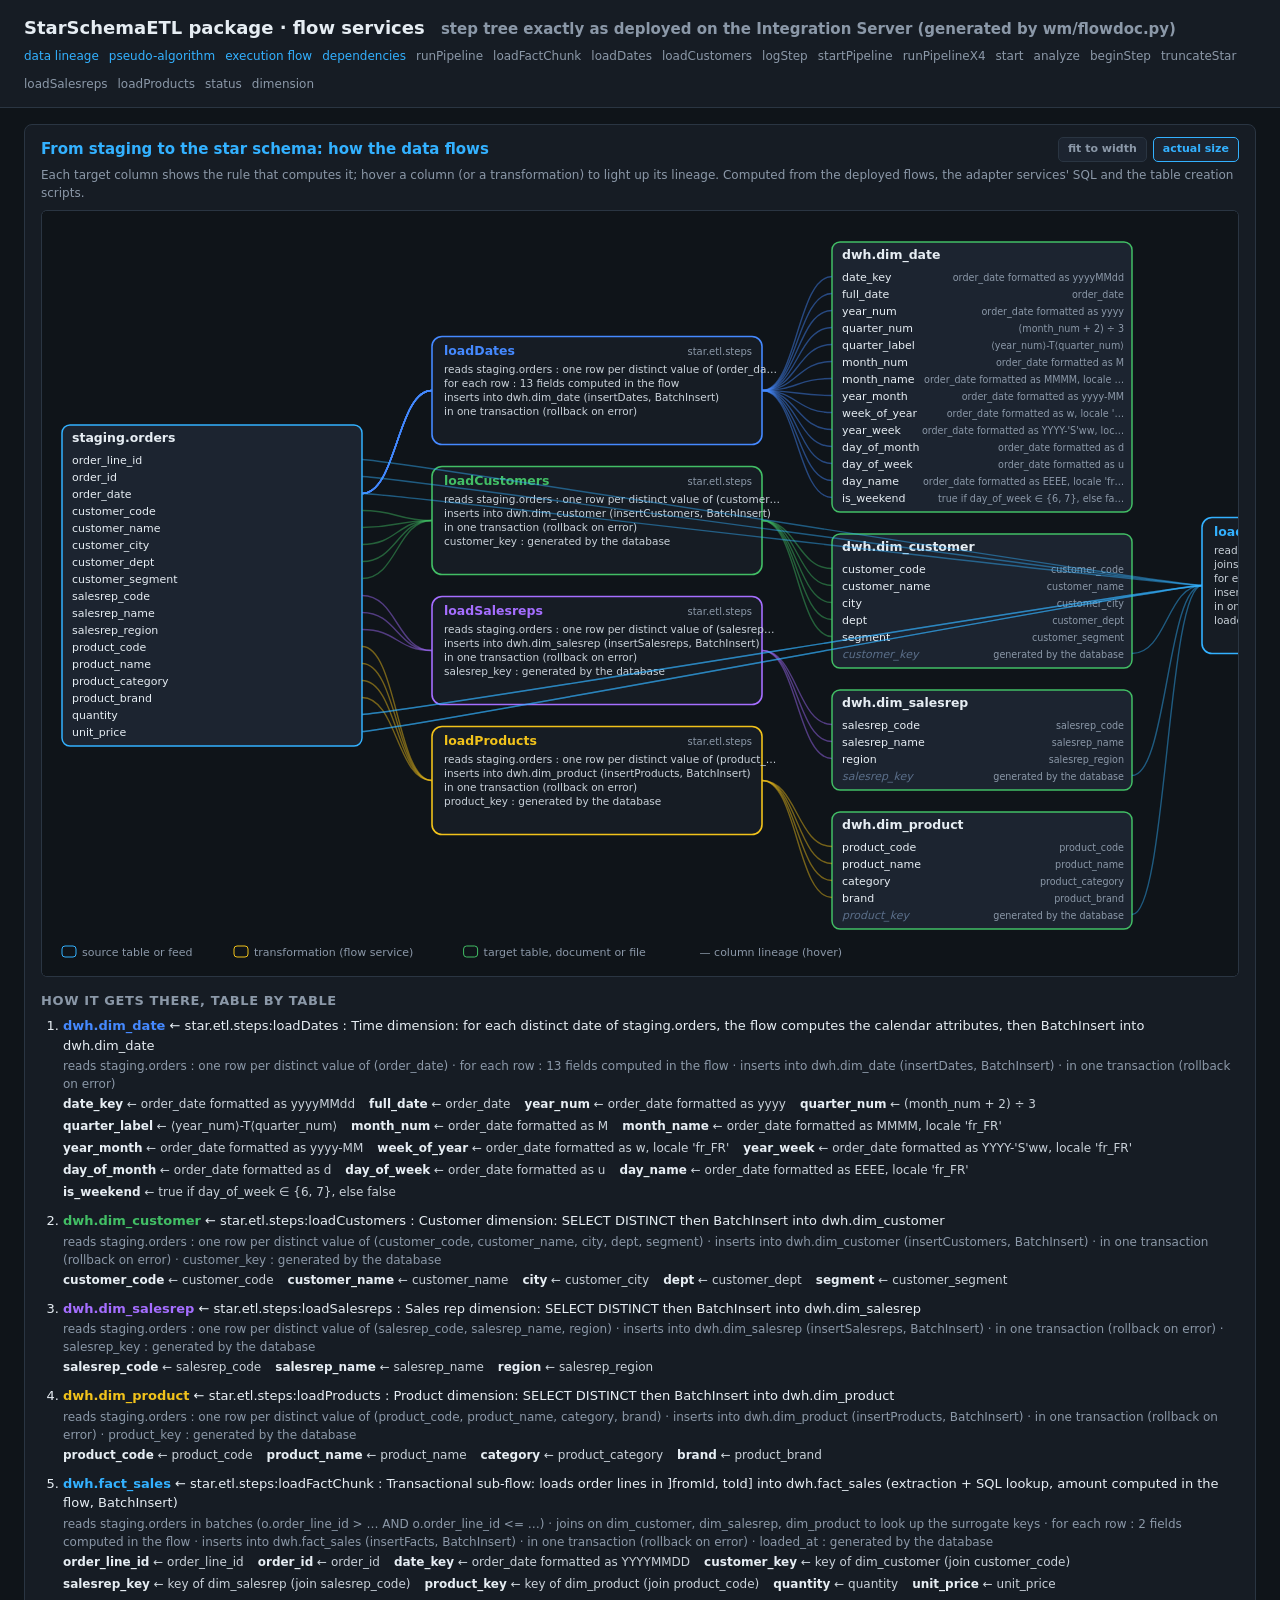
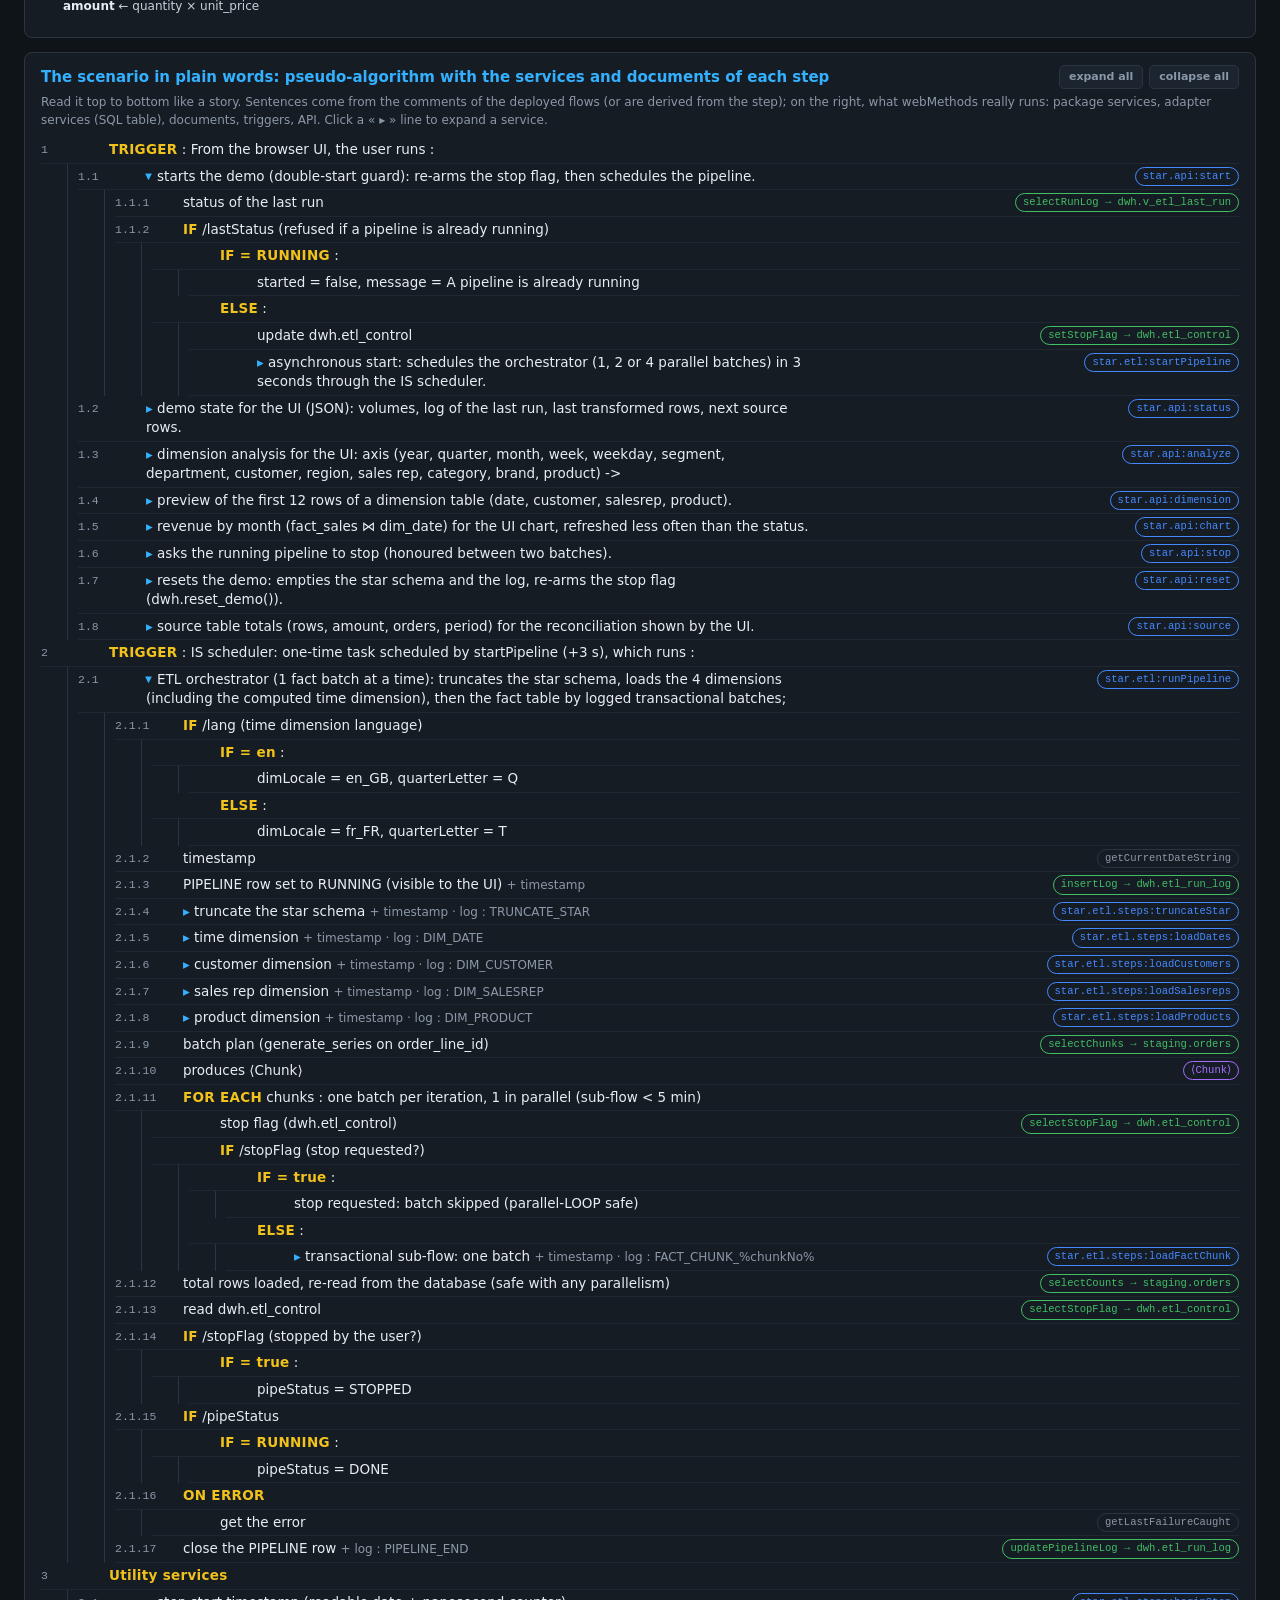
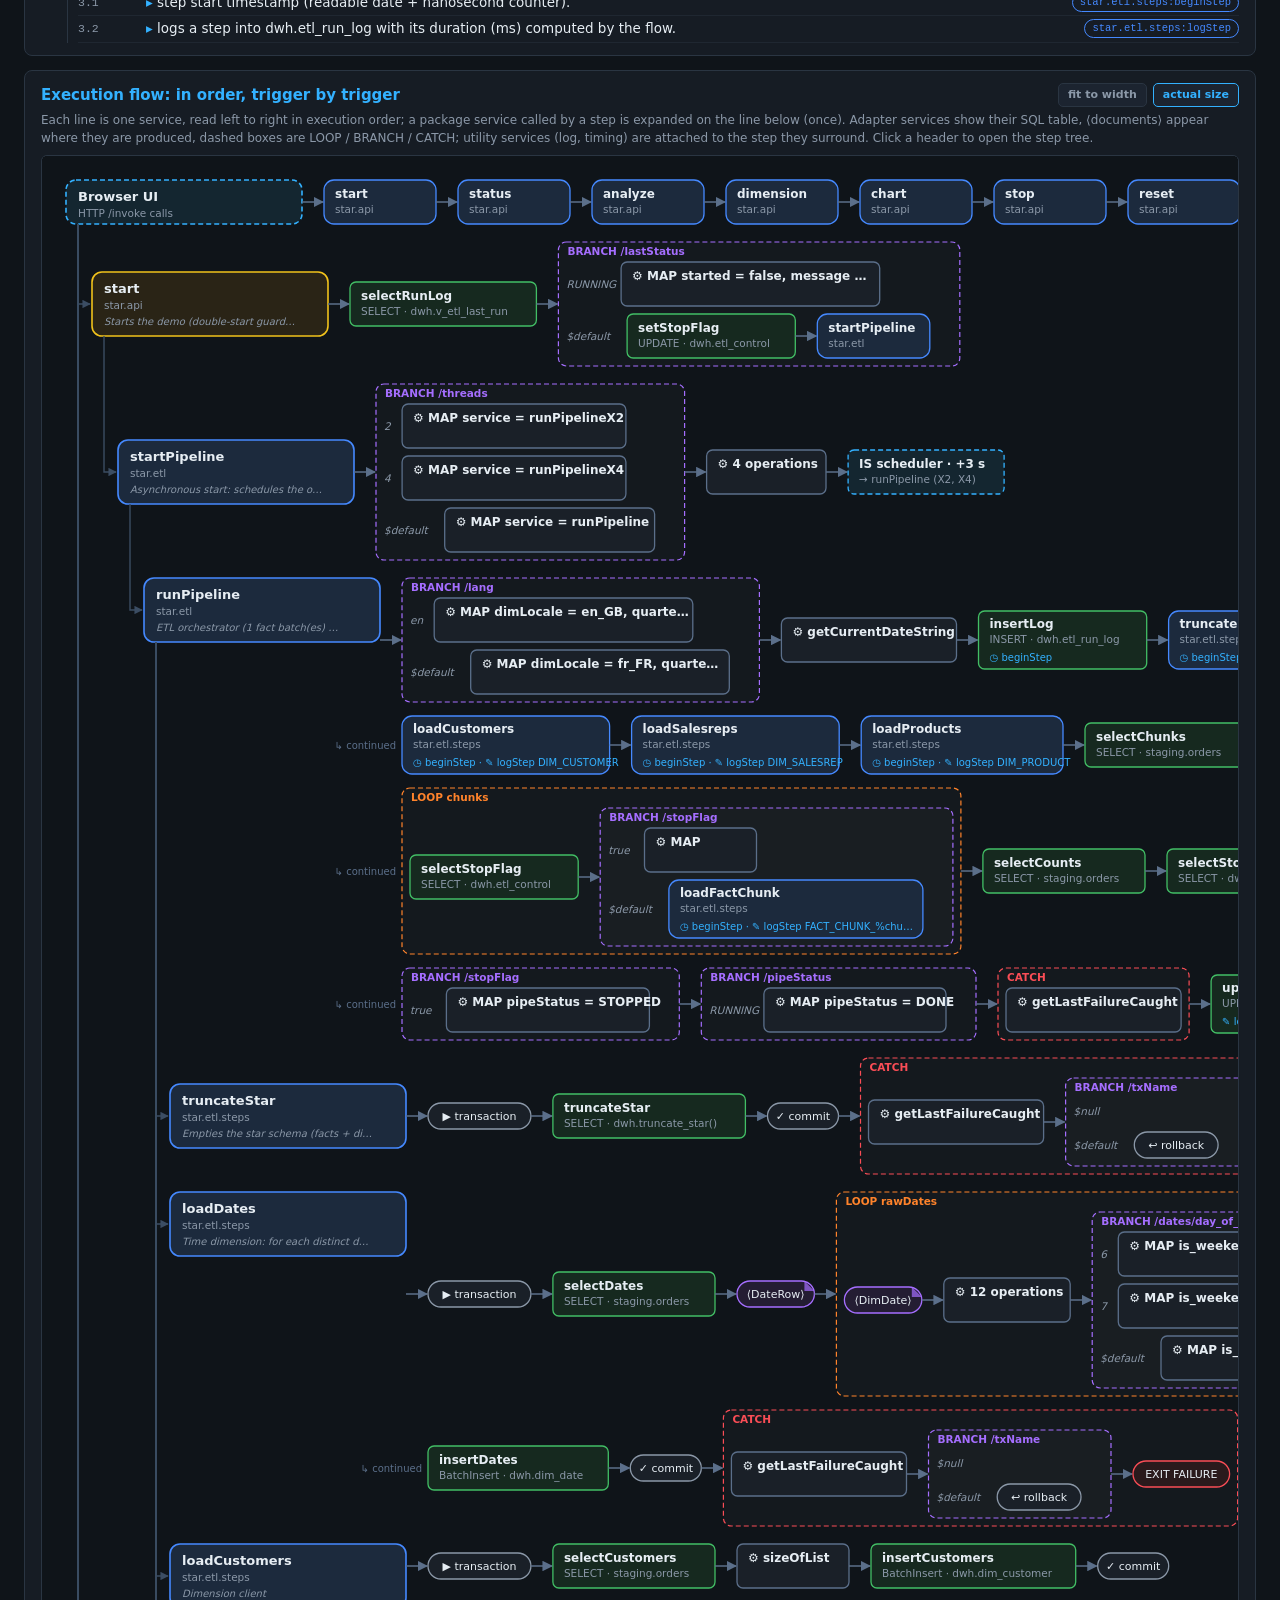
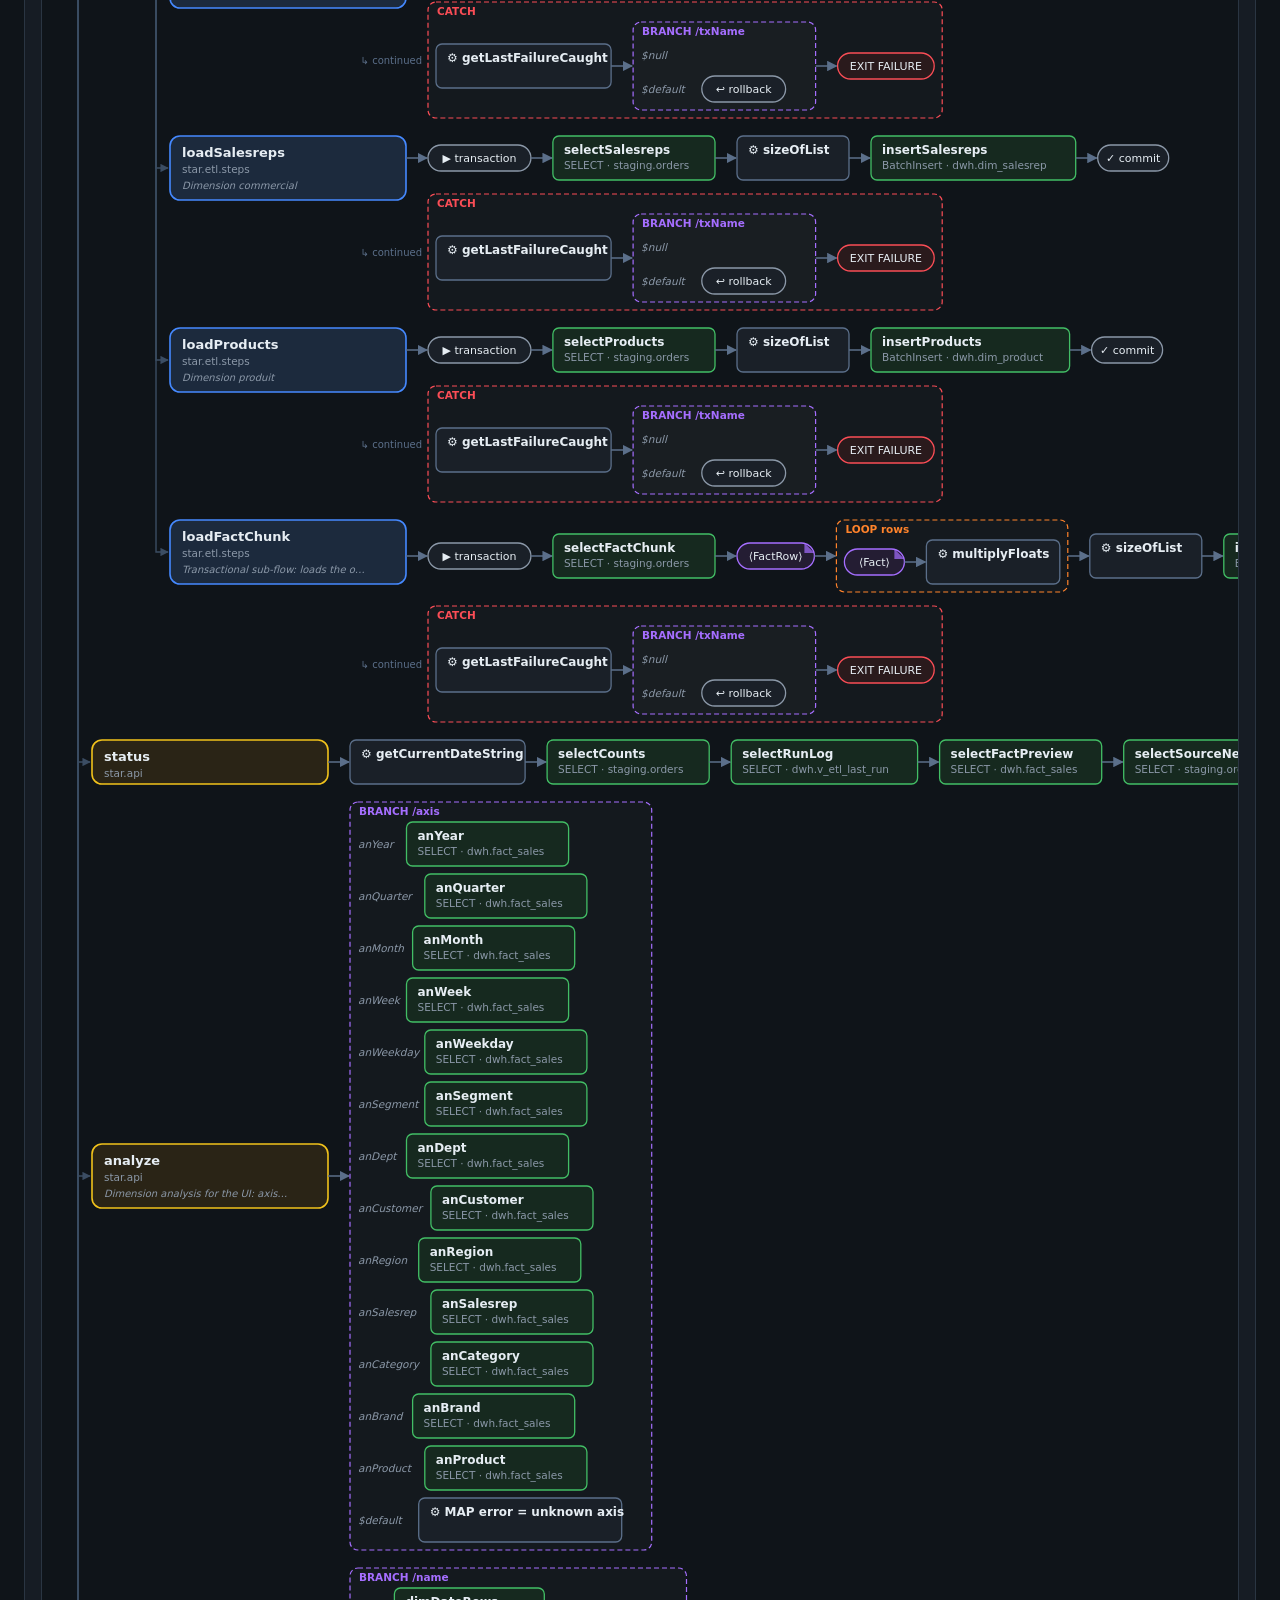
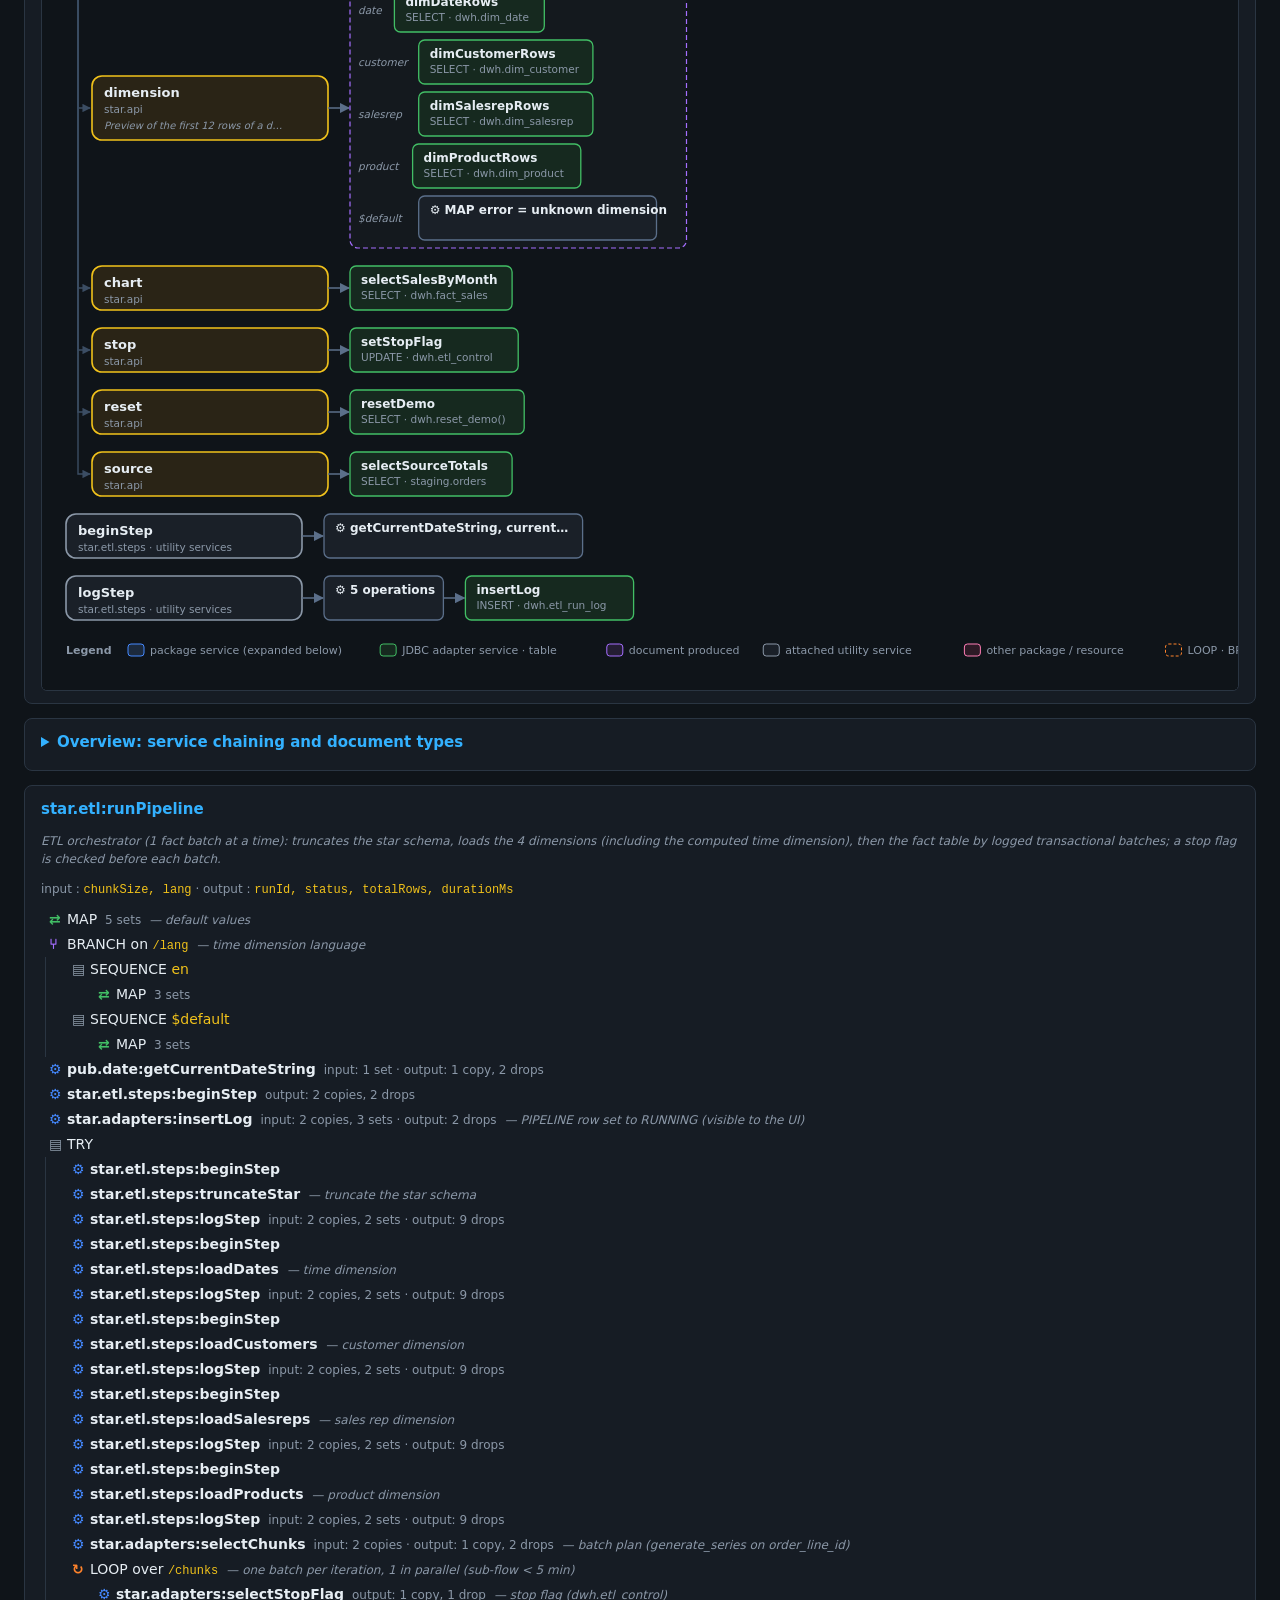
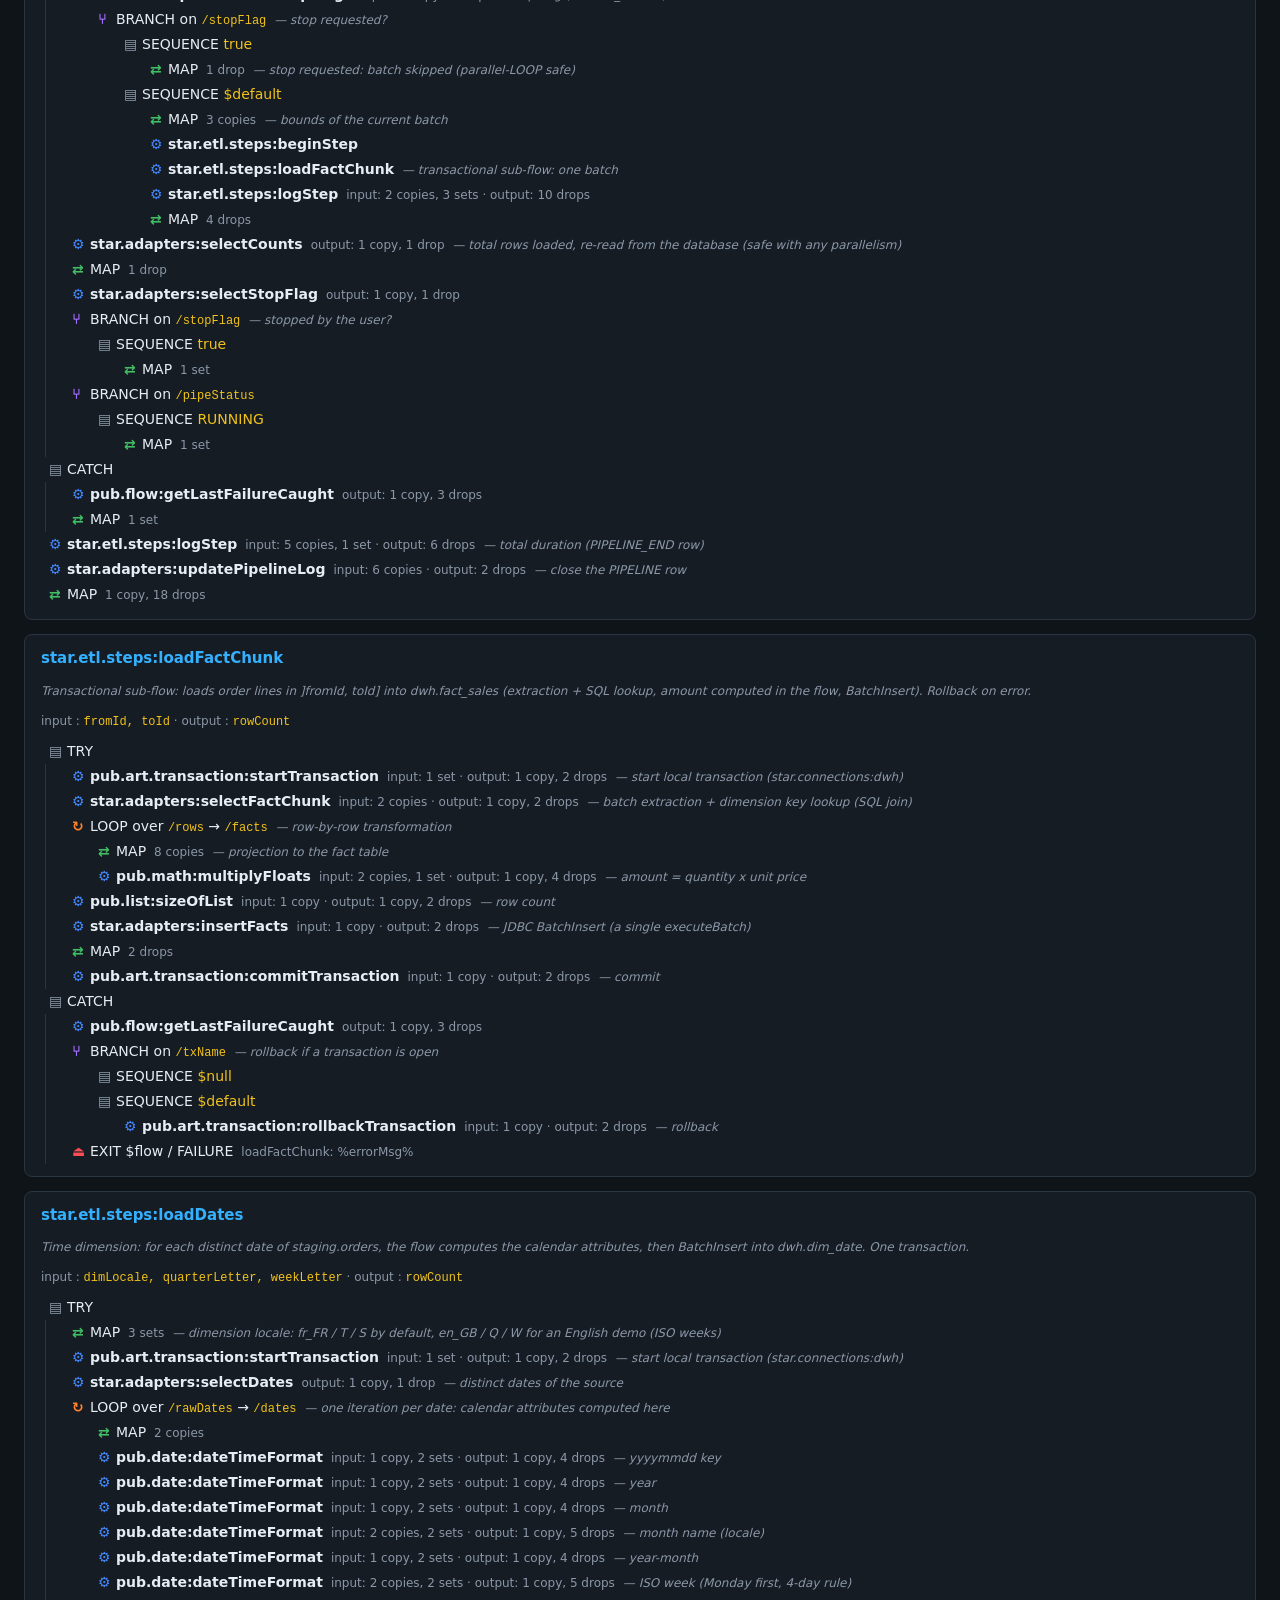
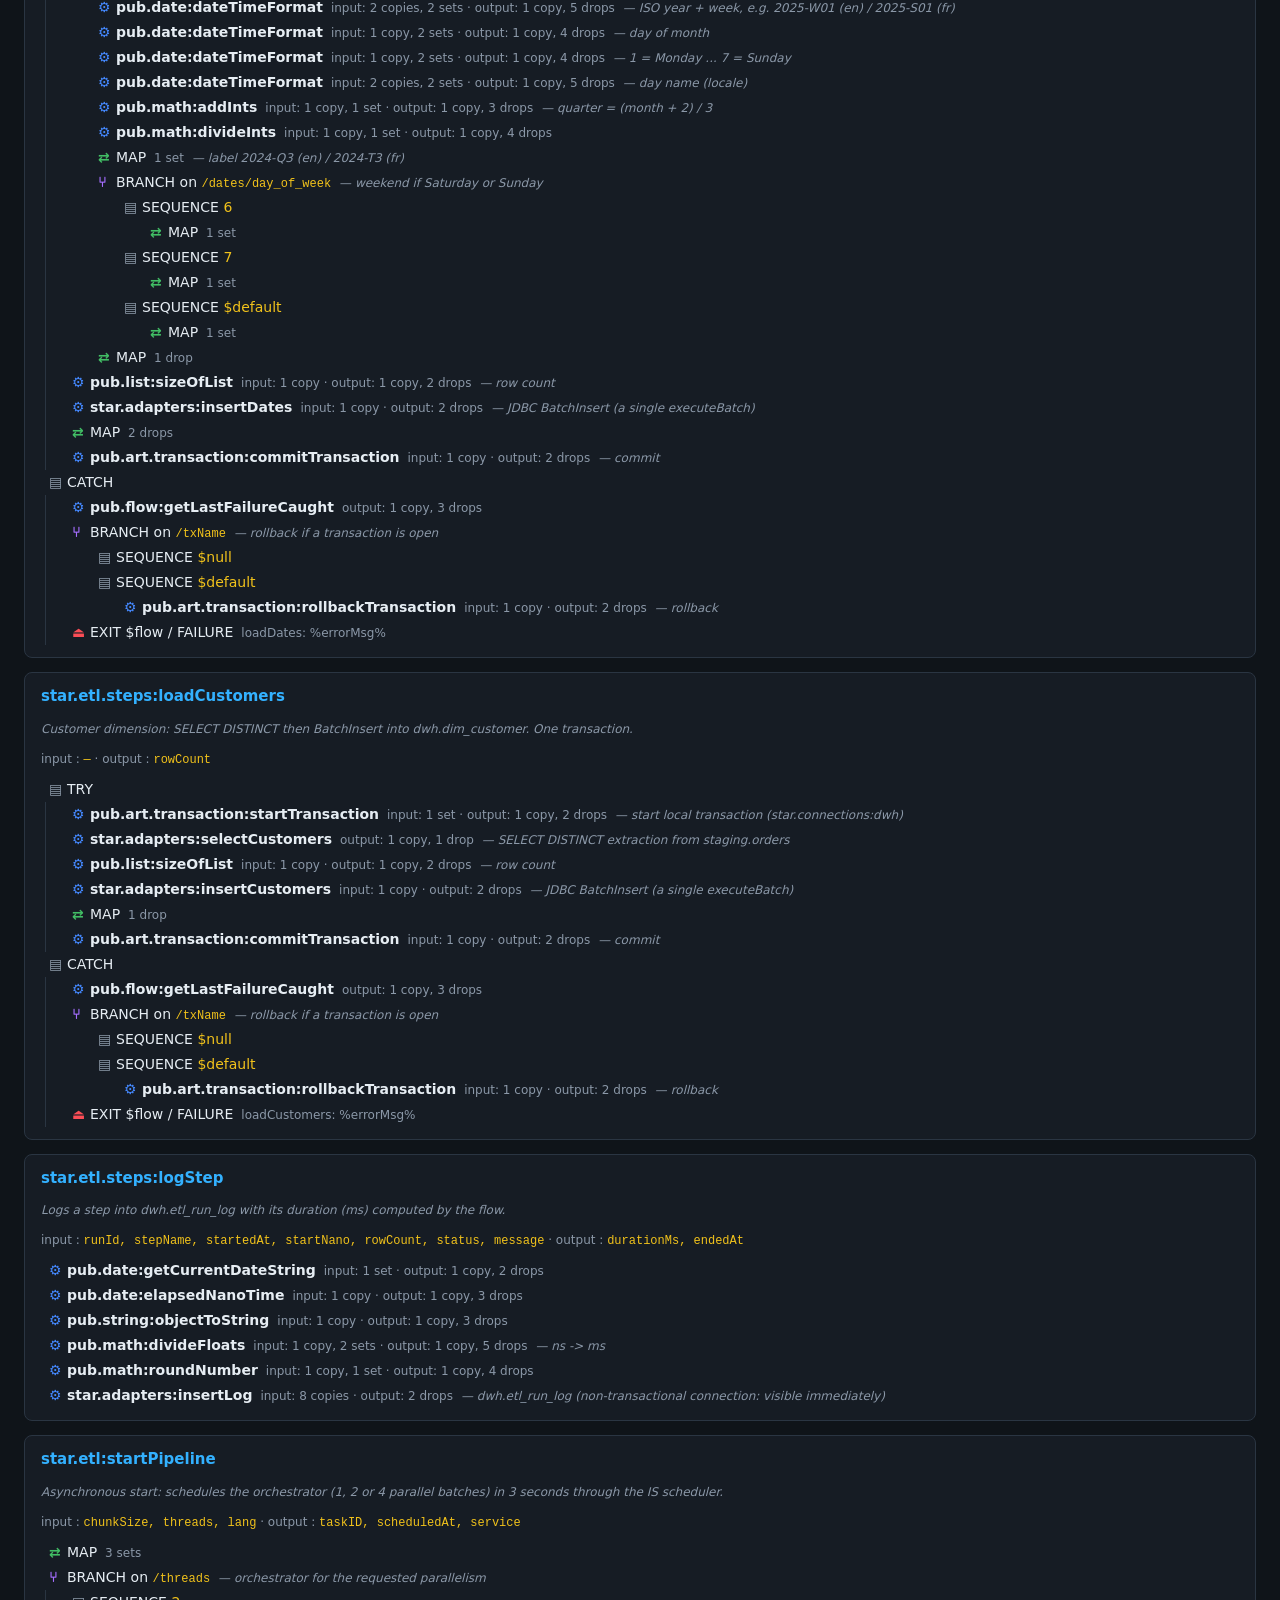
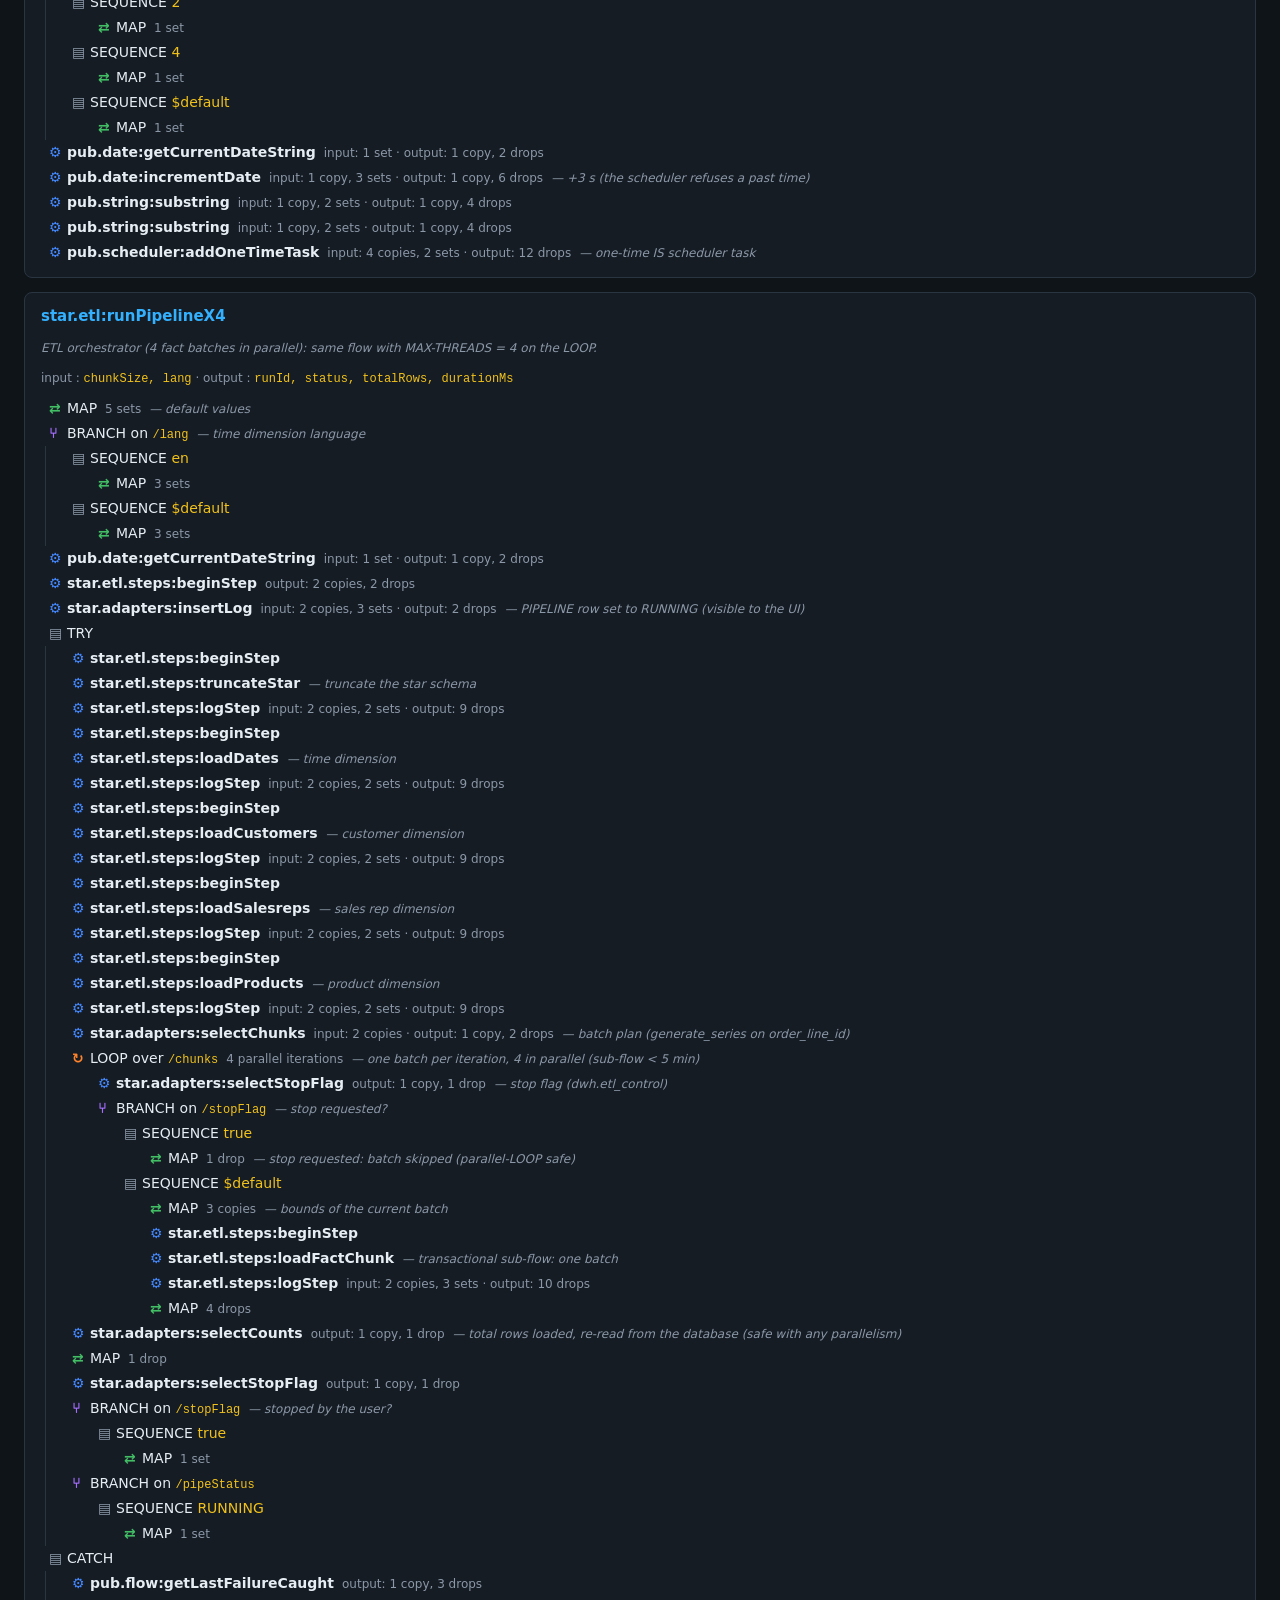
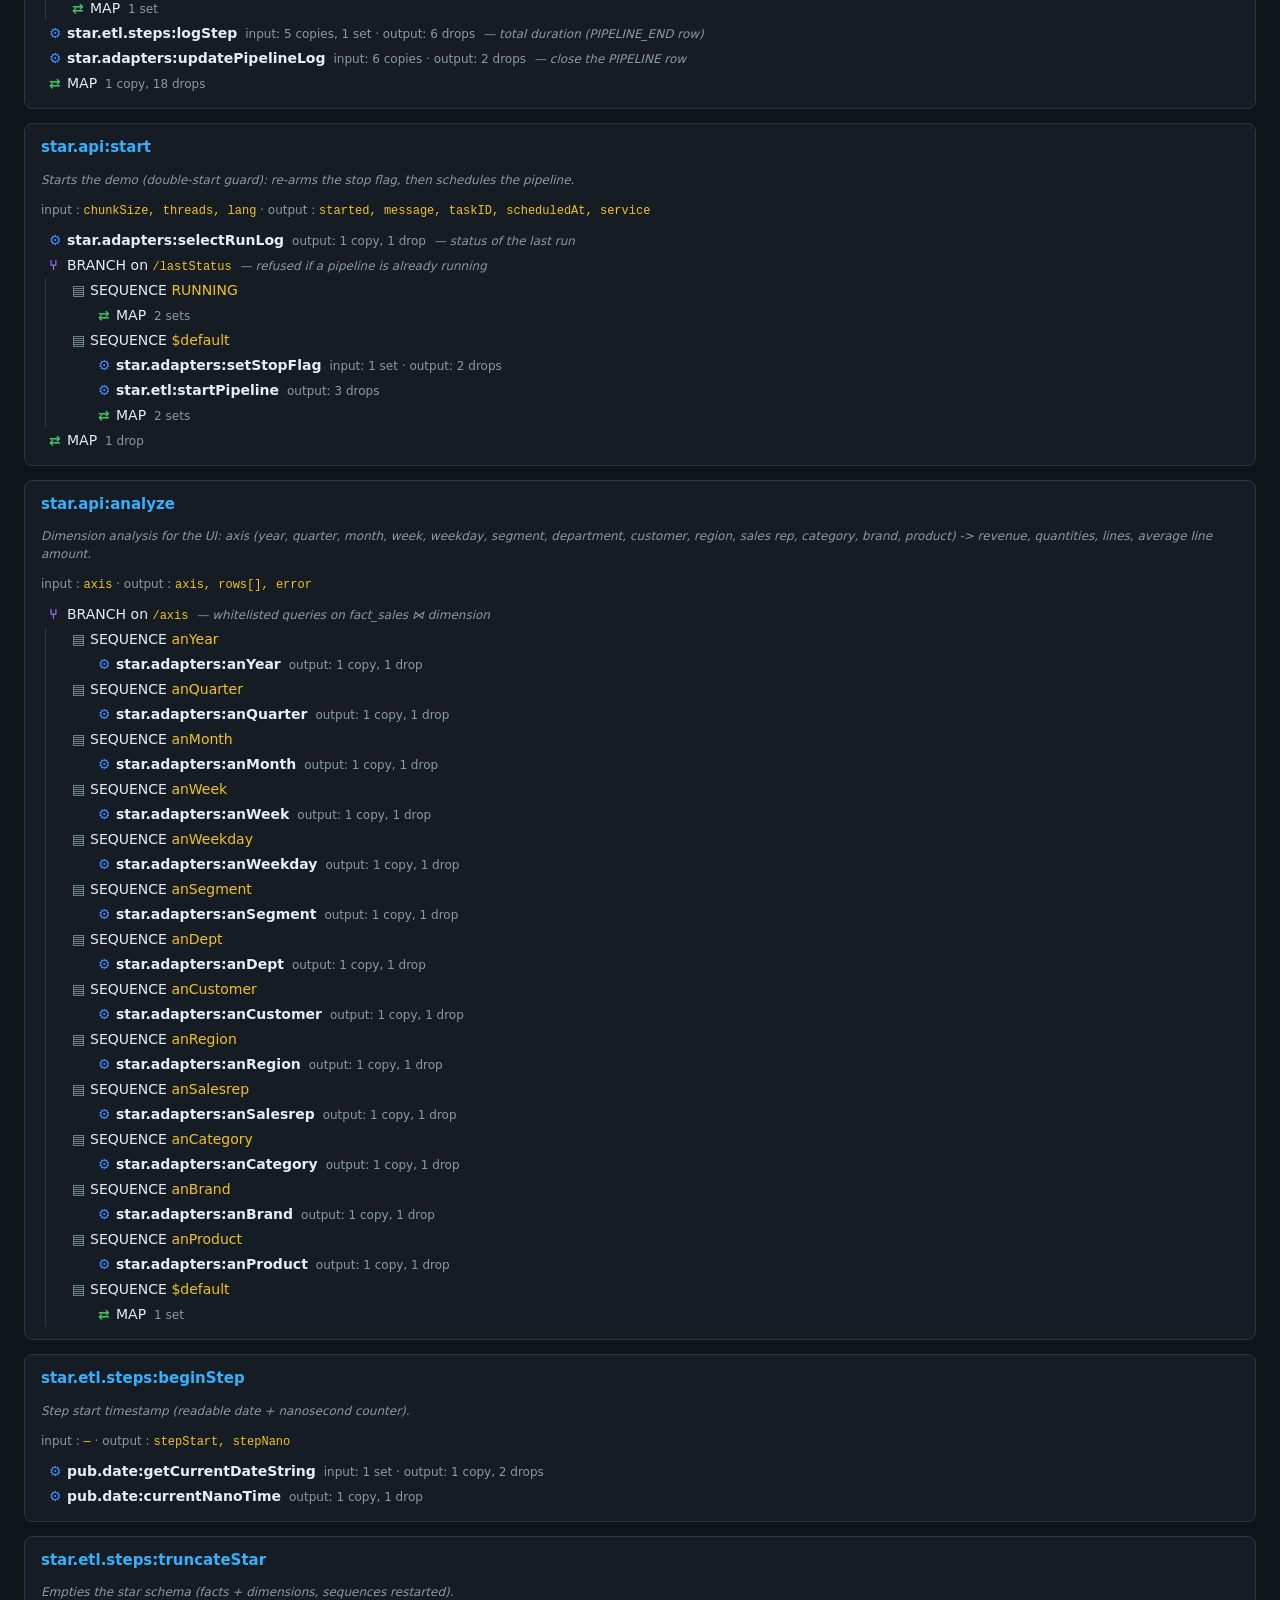
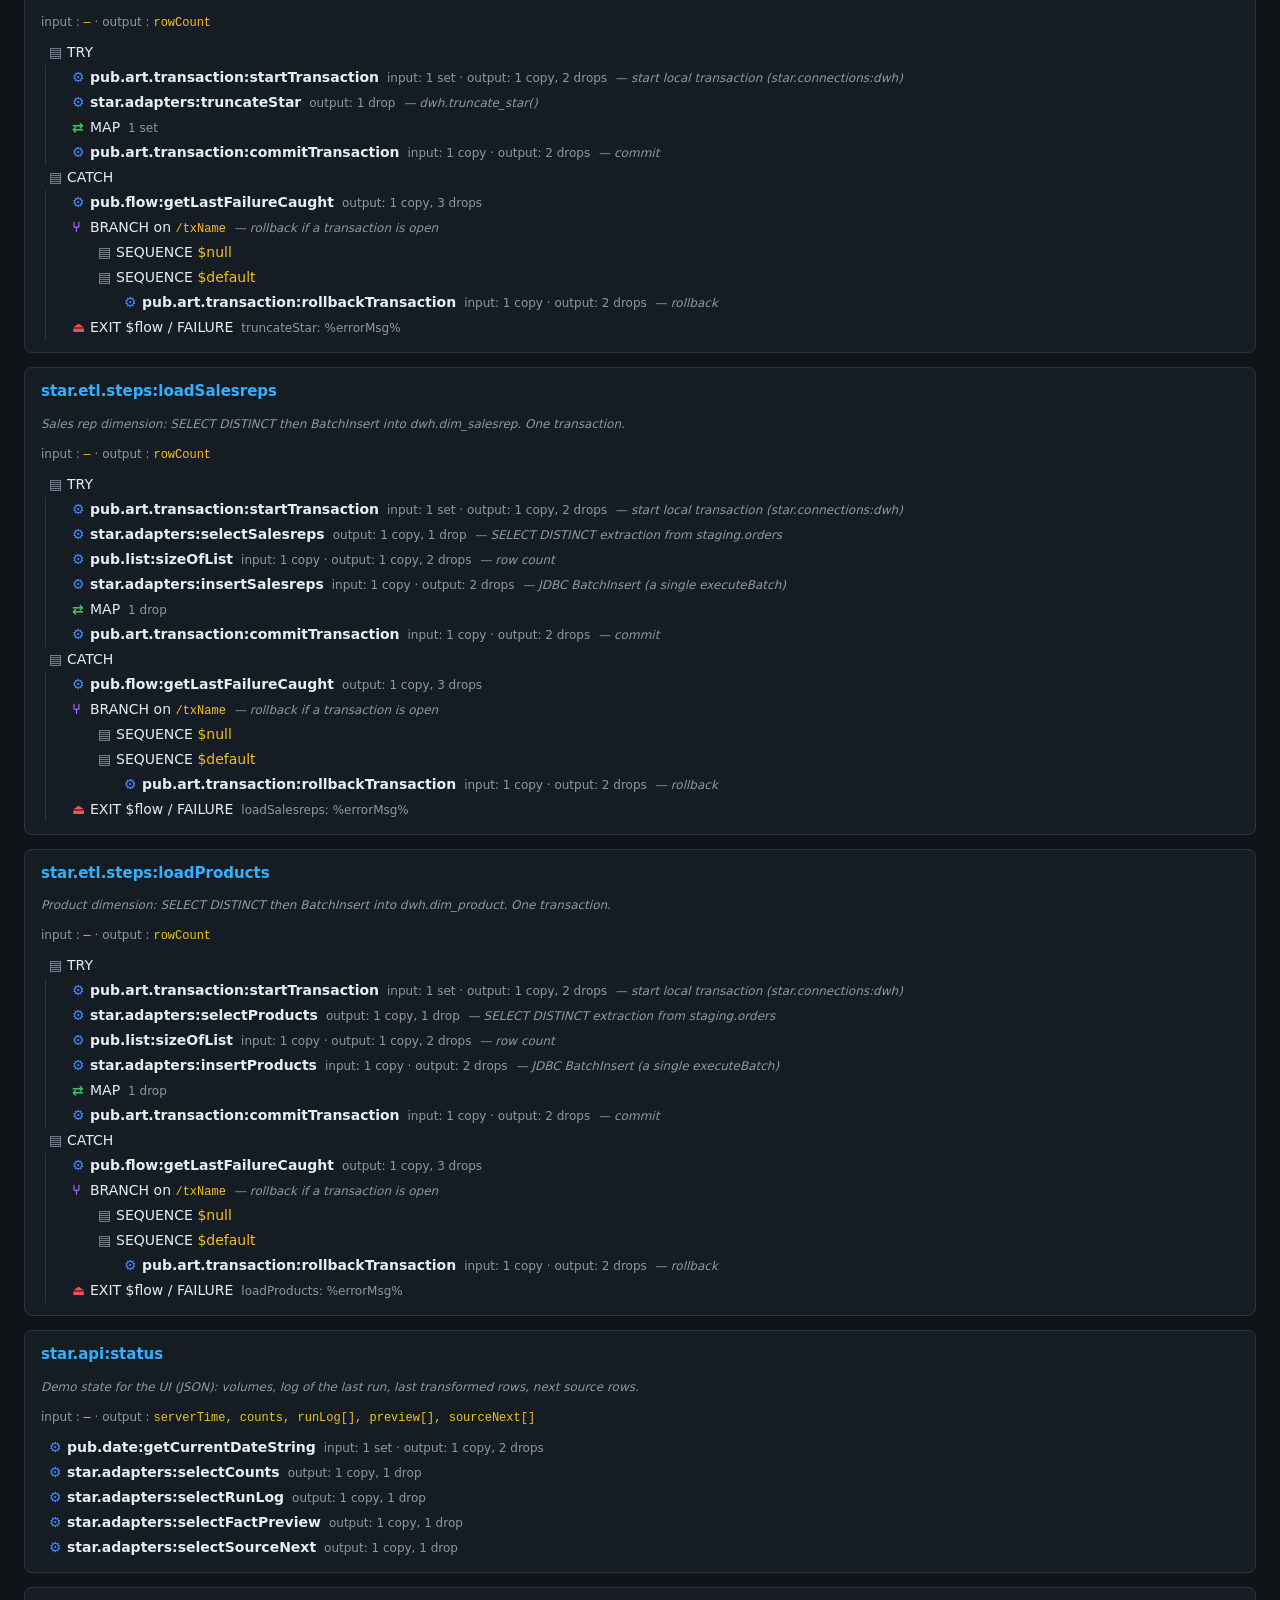
==== commit 3c288080: "flows.html: data lineage, pseudo-algorithm, execution flow and dependency views generated from the d" ====
--- a/ui/flows.html
+++ b/ui/flows.html
@@ -1,43 +1,260 @@
-<!DOCTYPE html><html lang="en"><head><meta charset="utf-8"><title>StarSchemaETL · flow services</title>
+<!DOCTYPE html><html lang="fr"><head><meta charset="utf-8"><title>StarSchemaETL · flow services</title>
 <style>
 body{margin:0;background:#0f1419;color:#e6edf3;font:14px/1.5 "IBM Plex Sans","Segoe UI",system-ui,sans-serif}
 header{padding:14px 24px;border-bottom:1px solid #2a3542;background:#161c24;position:sticky;top:0} header h1{margin:0;font-size:18px} header small{color:#8b98a8;margin-left:10px}
-main{padding:16px 24px;display:grid;gap:14px} .svc{background:#161c24;border:1px solid #2a3542;border-radius:8px;padding:12px 16px}
+main{padding:16px 24px;display:grid;grid-template-columns:minmax(0,1fr);gap:14px} .svc{background:#161c24;border:1px solid #2a3542;border-radius:8px;padding:12px 16px}
 .svc h2{margin:0 0 4px;font-size:15px;color:#33b1ff} .sig{color:#8b98a8;font-size:12px;margin:0 0 8px} code{color:#f1c21b;font-size:12px}
 .step{padding:2px 0 2px 0;border-left:1px solid #2a3542;margin-left:4px;white-space:nowrap;overflow:hidden;text-overflow:ellipsis}
 .d0{padding-left:8px;border-left:none;margin-left:0} .d1{padding-left:26px} .d2{padding-left:52px} .d3{padding-left:78px} .d4{padding-left:104px} .d5{padding-left:130px} .d6{padding-left:156px}
 .ic{display:inline-block;width:18px;font-weight:700} .lb{margin-right:8px} .dt{color:#8b98a8;font-size:12px;margin-right:8px} .cm{color:#8b98a8;font-style:italic;font-size:12px} .lbl{color:#f1c21b}
+.graph .wrap{overflow:auto;background:#0f1419;border:1px solid #2a3542;border-radius:6px} .graph svg{display:block} .graph svg.fit{width:100%;height:auto}
+
+.algo{font-size:13.5px;line-height:1.45} .algo .ln{display:grid;grid-template-columns:58px minmax(0,1fr) minmax(220px,36%);gap:10px;align-items:start;padding:3px 0;border-bottom:1px solid rgba(42,53,66,.45)}
+.algo .num{color:#8b98a8;font-family:"IBM Plex Mono",ui-monospace,monospace;font-size:11.5px;padding-top:2px} .algo .txt{color:#e6edf3} .algo .kw{color:#f1c21b;font-weight:700;letter-spacing:.3px}
+.algo .an{display:flex;flex-wrap:wrap;gap:4px;justify-content:flex-end} .algo .ch{font-size:10.5px;padding:1px 7px;border-radius:999px;border:1px solid #2a3542;color:#8b98a8;white-space:nowrap;font-family:"IBM Plex Mono",ui-monospace,monospace}
+.algo .c-flow{color:#4589ff;border-color:#4589ff} .algo .c-api{color:#f1c21b;border-color:#f1c21b} .algo .c-adp{color:#42be65;border-color:#42be65} .algo .c-doc{color:#a56eff;border-color:#a56eff}
+.algo .c-ext{color:#ff7eb6;border-color:#ff7eb6} .algo .c-ent{color:#33b1ff;border-color:#33b1ff} .algo .sub{margin-left:26px;border-left:1px solid #2a3542;padding-left:10px}
+.algo .ut{color:#8b98a8;font-size:12px} .algo summary{list-style:none;cursor:pointer} .algo summary::-webkit-details-marker{display:none} .algo .tri{color:#33b1ff;display:inline-block;transition:transform .15s}
+.algo details[open]>summary .tri{transform:rotate(90deg)} .algo details>summary:hover .txt{color:#33b1ff}
+
+
+.lgh{font-size:13px;margin:14px 0 6px;color:#8b98a8;text-transform:uppercase;letter-spacing:.6px} .lgs{margin:0;padding-left:22px;font-size:13px} .lgs li{margin:0 0 10px}
+.lgl{color:#8b98a8;font-size:12px;margin:2px 0} .lgr{display:flex;flex-wrap:wrap;gap:4px 14px;font-size:12px;color:#c9d1d9} .lgr b{color:#e6edf3;font-weight:600}
+
+.graph h2{display:flex;align-items:center;gap:10px} details.graph summary{cursor:pointer;color:#33b1ff;font-size:15px;font-weight:600;margin:0 0 4px} .graph p.sig{display:flex;align-items:center;gap:8px;flex-wrap:wrap} .gtools{margin-left:auto;display:flex;gap:6px} .gbtn{background:#1c2430;color:#8b98a8;border:1px solid #2a3542;border-radius:5px;padding:3px 9px;font:inherit;font-size:11px;cursor:pointer} .gbtn.on{color:#33b1ff;border-color:#33b1ff}
 nav{display:flex;gap:10px;flex-wrap:wrap;font-size:12px;margin-top:6px} nav a{color:#8b98a8;text-decoration:none} nav a:hover{color:#33b1ff}
 </style></head><body><header><h1>StarSchemaETL package · flow services <small>step tree exactly as deployed on the Integration Server (generated by wm/flowdoc.py)</small></h1>
-<nav><a href="#star.etl:runPipeline">runPipeline</a> <a href="#star.etl.steps:loadFactChunk">loadFactChunk</a> <a href="#star.etl.steps:loadDates">loadDates</a> <a href="#star.etl.steps:loadCustomers">loadCustomers</a> <a href="#star.etl.steps:logStep">logStep</a> <a href="#star.etl:startPipeline">startPipeline</a> <a href="#star.etl:runPipelineX4">runPipelineX4</a> <a href="#star.api:start">start</a> <a href="#star.api:analyze">analyze</a> <a href="#star.etl.steps:beginStep">beginStep</a> <a href="#star.etl.steps:truncateStar">truncateStar</a> <a href="#star.etl.steps:loadSalesreps">loadSalesreps</a> <a href="#star.etl.steps:loadProducts">loadProducts</a> <a href="#star.api:status">status</a> <a href="#star.api:dimension">dimension</a></nav></header>
-<main><section class="svc" id="star.etl:runPipeline"><h2>star.etl:runPipeline</h2><p class="cm">ETL orchestrator (1 fact batch(es) in parallel): truncates the star schema, loads the 4 dimensions (including the computed time dimension), then the fact table by logged transactional batches; a stop flag is checked between batches.</p>
-<p class="sig">input: <code>chunkSize, lang</code> · output: <code>runId, status, totalRows, durationMs</code></p>
-<div class="step d0"><span class="ic" style="color:#42be65">⇄</span><span class="lb">MAP</span><span class="dt">5 sets</span><span class="cm">— default values</span></div><div class="step d0"><span class="ic" style="color:#a56eff">⑂</span><span class="lb">BRANCH on <code>/lang</code></span><span class="cm">— time dimension language</span></div><div class="step d1"><span class="ic" style="color:#8b98a8">▤</span><span class="lb">SEQUENCE <span class="lbl">en</span></span></div><div class="step d2"><span class="ic" style="color:#42be65">⇄</span><span class="lb">MAP</span><span class="dt">3 sets</span></div><div class="step d1"><span class="ic" style="color:#8b98a8">▤</span><span class="lb">SEQUENCE <span class="lbl">$default</span></span></div><div class="step d2"><span class="ic" style="color:#42be65">⇄</span><span class="lb">MAP</span><span class="dt">3 sets</span></div><div class="step d0"><span class="ic" style="color:#4589ff">⚙</span><span class="lb"><b>pub.date:getCurrentDateString</b></span><span class="dt">input: 1 set · output: 1 copy, 2 drops</span></div><div class="step d0"><span class="ic" style="color:#4589ff">⚙</span><span class="lb"><b>star.etl.steps:beginStep</b></span><span class="dt">output: 2 copies, 2 drops</span></div><div class="step d0"><span class="ic" style="color:#4589ff">⚙</span><span class="lb"><b>star.adapters:insertLog</b></span><span class="dt">input: 2 copies, 3 sets · output: 2 drops</span><span class="cm">— PIPELINE row set to RUNNING (visible to the UI)</span></div><div class="step d0"><span class="ic" style="color:#8b98a8">▤</span><span class="lb">TRY</span></div><div class="step d1"><span class="ic" style="color:#4589ff">⚙</span><span class="lb"><b>star.etl.steps:beginStep</b></span></div><div class="step d1"><span class="ic" style="color:#4589ff">⚙</span><span class="lb"><b>star.etl.steps:truncateStar</b></span><span class="cm">— truncate the star schema</span></div><div class="step d1"><span class="ic" style="color:#4589ff">⚙</span><span class="lb"><b>star.etl.steps:logStep</b></span><span class="dt">input: 2 copies, 2 sets · output: 9 drops</span></div><div class="step d1"><span class="ic" style="color:#4589ff">⚙</span><span class="lb"><b>star.etl.steps:beginStep</b></span></div><div class="step d1"><span class="ic" style="color:#4589ff">⚙</span><span class="lb"><b>star.etl.steps:loadDates</b></span><span class="cm">— time dimension</span></div><div class="step d1"><span class="ic" style="color:#4589ff">⚙</span><span class="lb"><b>star.etl.steps:logStep</b></span><span class="dt">input: 2 copies, 2 sets · output: 9 drops</span></div><div class="step d1"><span class="ic" style="color:#4589ff">⚙</span><span class="lb"><b>star.etl.steps:beginStep</b></span></div><div class="step d1"><span class="ic" style="color:#4589ff">⚙</span><span class="lb"><b>star.etl.steps:loadCustomers</b></span><span class="cm">— customer dimension</span></div><div class="step d1"><span class="ic" style="color:#4589ff">⚙</span><span class="lb"><b>star.etl.steps:logStep</b></span><span class="dt">input: 2 copies, 2 sets · output: 9 drops</span></div><div class="step d1"><span class="ic" style="color:#4589ff">⚙</span><span class="lb"><b>star.etl.steps:beginStep</b></span></div><div class="step d1"><span class="ic" style="color:#4589ff">⚙</span><span class="lb"><b>star.etl.steps:loadSalesreps</b></span><span class="cm">— sales rep dimension</span></div><div class="step d1"><span class="ic" style="color:#4589ff">⚙</span><span class="lb"><b>star.etl.steps:logStep</b></span><span class="dt">input: 2 copies, 2 sets · output: 9 drops</span></div><div class="step d1"><span class="ic" style="color:#4589ff">⚙</span><span class="lb"><b>star.etl.steps:beginStep</b></span></div><div class="step d1"><span class="ic" style="color:#4589ff">⚙</span><span class="lb"><b>star.etl.steps:loadProducts</b></span><span class="cm">— product dimension</span></div><div class="step d1"><span class="ic" style="color:#4589ff">⚙</span><span class="lb"><b>star.etl.steps:logStep</b></span><span class="dt">input: 2 copies, 2 sets · output: 9 drops</span></div><div class="step d1"><span class="ic" style="color:#4589ff">⚙</span><span class="lb"><b>star.adapters:selectChunks</b></span><span class="dt">input: 2 copies · output: 1 copy, 2 drops</span><span class="cm">— batch plan (generate_series on order_line_id)</span></div><div class="step d1"><span class="ic" style="color:#ff832b">↻</span><span class="lb">LOOP over <code>/chunks</code></span><span class="cm">— one batch per iteration, 1 in parallel (sub-flow &lt; 5 min)</span></div><div class="step d2"><span class="ic" style="color:#4589ff">⚙</span><span class="lb"><b>star.adapters:selectStopFlag</b></span><span class="dt">output: 1 copy, 1 drop</span><span class="cm">— stop flag (dwh.etl_control)</span></div><div class="step d2"><span class="ic" style="color:#a56eff">⑂</span><span class="lb">BRANCH on <code>/stopFlag</code></span><span class="cm">— stop requested?</span></div><div class="step d3"><span class="ic" style="color:#8b98a8">▤</span><span class="lb">SEQUENCE <span class="lbl">true</span></span></div><div class="step d4"><span class="ic" style="color:#42be65">⇄</span><span class="lb">MAP</span><span class="dt">1 drop</span><span class="cm">— stop requested: batch skipped (parallel-LOOP safe)</span></div><div class="step d3"><span class="ic" style="color:#8b98a8">▤</span><span class="lb">SEQUENCE <span class="lbl">$default</span></span></div><div class="step d4"><span class="ic" style="color:#42be65">⇄</span><span class="lb">MAP</span><span class="dt">3 copies</span><span class="cm">— bounds of the current batch</span></div><div class="step d4"><span class="ic" style="color:#4589ff">⚙</span><span class="lb"><b>star.etl.steps:beginStep</b></span></div><div class="step d4"><span class="ic" style="color:#4589ff">⚙</span><span class="lb"><b>star.etl.steps:loadFactChunk</b></span><span class="cm">— transactional sub-flow: one batch</span></div><div class="step d4"><span class="ic" style="color:#4589ff">⚙</span><span class="lb"><b>star.etl.steps:logStep</b></span><span class="dt">input: 2 copies, 3 sets · output: 10 drops</span></div><div class="step d4"><span class="ic" style="color:#42be65">⇄</span><span class="lb">MAP</span><span class="dt">4 drops</span></div><div class="step d1"><span class="ic" style="color:#4589ff">⚙</span><span class="lb"><b>star.adapters:selectCounts</b></span><span class="dt">output: 1 copy, 1 drop</span><span class="cm">— total rows loaded, re-read from the database (safe with any parallelism)</span></div><div class="step d1"><span class="ic" style="color:#42be65">⇄</span><span class="lb">MAP</span><span class="dt">1 drop</span></div><div class="step d1"><span class="ic" style="color:#4589ff">⚙</span><span class="lb"><b>star.adapters:selectStopFlag</b></span><span class="dt">output: 1 copy, 1 drop</span></div><div class="step d1"><span class="ic" style="color:#a56eff">⑂</span><span class="lb">BRANCH on <code>/stopFlag</code></span><span class="cm">— stopped by the user?</span></div><div class="step d2"><span class="ic" style="color:#8b98a8">▤</span><span class="lb">SEQUENCE <span class="lbl">true</span></span></div><div class="step d3"><span class="ic" style="color:#42be65">⇄</span><span class="lb">MAP</span><span class="dt">1 set</span></div><div class="step d1"><span class="ic" style="color:#a56eff">⑂</span><span class="lb">BRANCH on <code>/pipeStatus</code></span></div><div class="step d2"><span class="ic" style="color:#8b98a8">▤</span><span class="lb">SEQUENCE <span class="lbl">RUNNING</span></span></div><div class="step d3"><span class="ic" style="color:#42be65">⇄</span><span class="lb">MAP</span><span class="dt">1 set</span></div><div class="step d0"><span class="ic" style="color:#8b98a8">▤</span><span class="lb">CATCH</span></div><div class="step d1"><span class="ic" style="color:#4589ff">⚙</span><span class="lb"><b>pub.flow:getLastFailureCaught</b></span><span class="dt">output: 1 copy, 3 drops</span></div><div class="step d1"><span class="ic" style="color:#42be65">⇄</span><span class="lb">MAP</span><span class="dt">1 set</span></div><div class="step d0"><span class="ic" style="color:#4589ff">⚙</span><span class="lb"><b>star.etl.steps:logStep</b></span><span class="dt">input: 5 copies, 1 set · output: 6 drops</span><span class="cm">— total duration (PIPELINE_END row)</span></div><div class="step d0"><span class="ic" style="color:#4589ff">⚙</span><span class="lb"><b>star.adapters:updatePipelineLog</b></span><span class="dt">input: 6 copies · output: 2 drops</span><span class="cm">— close the PIPELINE row</span></div><div class="step d0"><span class="ic" style="color:#42be65">⇄</span><span class="lb">MAP</span><span class="dt">1 copy, 18 drops</span></div></section><section class="svc" id="star.etl.steps:loadFactChunk"><h2>star.etl.steps:loadFactChunk</h2><p class="cm">Transactional sub-flow: loads the order_line_id rows in ]fromId, toId] into dwh.fact_sales (extraction + SQL lookup, amount computed in the flow, BatchInsert). Rollback on error.</p>
-<p class="sig">input: <code>fromId, toId</code> · output: <code>rowCount</code></p>
+<nav><a href="#data" style="color:#33b1ff">data lineage</a> <a href="#algo" style="color:#33b1ff">pseudo-algorithm</a> <a href="#exec" style="color:#33b1ff">execution flow</a> <a href="#workflow" style="color:#33b1ff">dependencies</a> <a href="#star.etl:runPipeline">runPipeline</a> <a href="#star.etl.steps:loadFactChunk">loadFactChunk</a> <a href="#star.etl.steps:loadDates">loadDates</a> <a href="#star.etl.steps:loadCustomers">loadCustomers</a> <a href="#star.etl.steps:logStep">logStep</a> <a href="#star.etl:startPipeline">startPipeline</a> <a href="#star.etl:runPipelineX4">runPipelineX4</a> <a href="#star.api:start">start</a> <a href="#star.api:analyze">analyze</a> <a href="#star.etl.steps:beginStep">beginStep</a> <a href="#star.etl.steps:truncateStar">truncateStar</a> <a href="#star.etl.steps:loadSalesreps">loadSalesreps</a> <a href="#star.etl.steps:loadProducts">loadProducts</a> <a href="#star.api:status">status</a> <a href="#star.api:dimension">dimension</a></nav></header>
+<main><section class="svc graph" id="data"><h2>From staging to the star schema: how the data flows <span class="gtools"><button class="gbtn" data-fit="1">fit to width</button><button class="gbtn" data-fit="0">actual size</button></span></h2><p class="sig">Each target column shows the rule that computes it; hover a column (or a transformation) to light up its lineage. Computed from the deployed flows, the adapter services&#x27; SQL and the table creation scripts.</p><div class="wrap"><svg class="lg" xmlns="http://www.w3.org/2000/svg" viewBox="0 0 1880 765" width="1880" height="765" data-w="1880"><style>.lg text{font-family:"IBM Plex Sans","Segoe UI",system-ui,sans-serif}.lg .ln{fill:none;stroke-width:1.4;opacity:.45}.lg .ln.hi{opacity:1;stroke-width:2.6}.lg .ln.dim{opacity:.06}.lg .row:hover rect{fill:rgba(51,177,255,.15)}.lg .row.hi rect{fill:rgba(51,177,255,.22)}.lg .rule{font-size:9.6px;fill:#8b98a8}.lg .cn{font-size:11px;fill:#e6edf3}.lg .cn.gen{fill:#5b6f8a;font-style:italic}</style><rect x="790" y="31.0" width="300" height="270" rx="8" fill="#1c2430" stroke="#42be65" stroke-width="1.5"/><text x="800" y="48.0" font-size="12.5" font-weight="700" fill="#e6edf3">dwh.dim_date</text><g class="row" data-id="dwh.dim_date.date_key" data-src="staging.orders.order_date"><title>date_key ← order_date formatted as yyyyMMdd</title><rect x="791" y="57.0" width="298" height="17" fill="transparent"/><text class="cn" x="800" y="69.5">date_key</text><text class="rule" x="1082" y="69.5" text-anchor="end">order_date formatted as yyyyMMdd</text></g><g class="row" data-id="dwh.dim_date.full_date" data-src="staging.orders.order_date"><title>full_date ← order_date</title><rect x="791" y="74.0" width="298" height="17" fill="transparent"/><text class="cn" x="800" y="86.5">full_date</text><text class="rule" x="1082" y="86.5" text-anchor="end">order_date</text></g><g class="row" data-id="dwh.dim_date.year_num" data-src="staging.orders.order_date"><title>year_num ← order_date formatted as yyyy</title><rect x="791" y="91.0" width="298" height="17" fill="transparent"/><text class="cn" x="800" y="103.5">year_num</text><text class="rule" x="1082" y="103.5" text-anchor="end">order_date formatted as yyyy</text></g><g class="row" data-id="dwh.dim_date.quarter_num" data-src="staging.orders.order_date"><title>quarter_num ← (month_num + 2) ÷ 3</title><rect x="791" y="108.0" width="298" height="17" fill="transparent"/><text class="cn" x="800" y="120.5">quarter_num</text><text class="rule" x="1082" y="120.5" text-anchor="end">(month_num + 2) ÷ 3</text></g><g class="row" data-id="dwh.dim_date.quarter_label" data-src="staging.orders.order_date,staging.orders.order_date"><title>quarter_label ← ⟨year_num⟩-T⟨quarter_num⟩</title><rect x="791" y="125.0" width="298" height="17" fill="transparent"/><text class="cn" x="800" y="137.5">quarter_label</text><text class="rule" x="1082" y="137.5" text-anchor="end">⟨year_num⟩-T⟨quarter_num⟩</text></g><g class="row" data-id="dwh.dim_date.month_num" data-src="staging.orders.order_date"><title>month_num ← order_date formatted as M</title><rect x="791" y="142.0" width="298" height="17" fill="transparent"/><text class="cn" x="800" y="154.5">month_num</text><text class="rule" x="1082" y="154.5" text-anchor="end">order_date formatted as M</text></g><g class="row" data-id="dwh.dim_date.month_name" data-src="staging.orders.order_date"><title>month_name ← order_date formatted as MMMM, locale 'fr_FR'</title><rect x="791" y="159.0" width="298" height="17" fill="transparent"/><text class="cn" x="800" y="171.5">month_name</text><text class="rule" x="1082" y="171.5" text-anchor="end">order_date formatted as MMMM, locale …</text></g><g class="row" data-id="dwh.dim_date.year_month" data-src="staging.orders.order_date"><title>year_month ← order_date formatted as yyyy-MM</title><rect x="791" y="176.0" width="298" height="17" fill="transparent"/><text class="cn" x="800" y="188.5">year_month</text><text class="rule" x="1082" y="188.5" text-anchor="end">order_date formatted as yyyy-MM</text></g><g class="row" data-id="dwh.dim_date.week_of_year" data-src="staging.orders.order_date"><title>week_of_year ← order_date formatted as w, locale 'fr_FR'</title><rect x="791" y="193.0" width="298" height="17" fill="transparent"/><text class="cn" x="800" y="205.5">week_of_year</text><text class="rule" x="1082" y="205.5" text-anchor="end">order_date formatted as w, locale &#x27;…</text></g><g class="row" data-id="dwh.dim_date.year_week" data-src="staging.orders.order_date"><title>year_week ← order_date formatted as YYYY-'S'ww, locale 'fr_FR'</title><rect x="791" y="210.0" width="298" height="17" fill="transparent"/><text class="cn" x="800" y="222.5">year_week</text><text class="rule" x="1082" y="222.5" text-anchor="end">order_date formatted as YYYY-&#x27;S&#x27;ww, loc…</text></g><g class="row" data-id="dwh.dim_date.day_of_month" data-src="staging.orders.order_date"><title>day_of_month ← order_date formatted as d</title><rect x="791" y="227.0" width="298" height="17" fill="transparent"/><text class="cn" x="800" y="239.5">day_of_month</text><text class="rule" x="1082" y="239.5" text-anchor="end">order_date formatted as d</text></g><g class="row" data-id="dwh.dim_date.day_of_week" data-src="staging.orders.order_date"><title>day_of_week ← order_date formatted as u</title><rect x="791" y="244.0" width="298" height="17" fill="transparent"/><text class="cn" x="800" y="256.5">day_of_week</text><text class="rule" x="1082" y="256.5" text-anchor="end">order_date formatted as u</text></g><g class="row" data-id="dwh.dim_date.day_name" data-src="staging.orders.order_date"><title>day_name ← order_date formatted as EEEE, locale 'fr_FR'</title><rect x="791" y="261.0" width="298" height="17" fill="transparent"/><text class="cn" x="800" y="273.5">day_name</text><text class="rule" x="1082" y="273.5" text-anchor="end">order_date formatted as EEEE, locale &#x27;fr…</text></g><g class="row" data-id="dwh.dim_date.is_weekend" data-src=""><title>is_weekend ← true if day_of_week ∈ {6, 7}, else false</title><rect x="791" y="278.0" width="298" height="17" fill="transparent"/><text class="cn" x="800" y="290.5">is_weekend</text><text class="rule" x="1082" y="290.5" text-anchor="end">true if day_of_week ∈ {6, 7}, else fa…</text></g><rect x="20" y="214.0" width="300" height="321" rx="8" fill="#1c2430" stroke="#33b1ff" stroke-width="1.5"/><text x="30" y="231.0" font-size="12.5" font-weight="700" fill="#e6edf3">staging.orders</text><g class="row" data-id="staging.orders.order_line_id" data-src=""><title>order_line_id</title><rect x="21" y="240.0" width="298" height="17" fill="transparent"/><text class="cn" x="30" y="252.5">order_line_id</text><text class="rule" x="312" y="252.5" text-anchor="end"></text></g><g class="row" data-id="staging.orders.order_id" data-src=""><title>order_id</title><rect x="21" y="257.0" width="298" height="17" fill="transparent"/><text class="cn" x="30" y="269.5">order_id</text><text class="rule" x="312" y="269.5" text-anchor="end"></text></g><g class="row" data-id="staging.orders.order_date" data-src=""><title>order_date</title><rect x="21" y="274.0" width="298" height="17" fill="transparent"/><text class="cn" x="30" y="286.5">order_date</text><text class="rule" x="312" y="286.5" text-anchor="end"></text></g><g class="row" data-id="staging.orders.customer_code" data-src=""><title>customer_code</title><rect x="21" y="291.0" width="298" height="17" fill="transparent"/><text class="cn" x="30" y="303.5">customer_code</text><text class="rule" x="312" y="303.5" text-anchor="end"></text></g><g class="row" data-id="staging.orders.customer_name" data-src=""><title>customer_name</title><rect x="21" y="308.0" width="298" height="17" fill="transparent"/><text class="cn" x="30" y="320.5">customer_name</text><text class="rule" x="312" y="320.5" text-anchor="end"></text></g><g class="row" data-id="staging.orders.customer_city" data-src=""><title>customer_city</title><rect x="21" y="325.0" width="298" height="17" fill="transparent"/><text class="cn" x="30" y="337.5">customer_city</text><text class="rule" x="312" y="337.5" text-anchor="end"></text></g><g class="row" data-id="staging.orders.customer_dept" data-src=""><title>customer_dept</title><rect x="21" y="342.0" width="298" height="17" fill="transparent"/><text class="cn" x="30" y="354.5">customer_dept</text><text class="rule" x="312" y="354.5" text-anchor="end"></text></g><g class="row" data-id="staging.orders.customer_segment" data-src=""><title>customer_segment</title><rect x="21" y="359.0" width="298" height="17" fill="transparent"/><text class="cn" x="30" y="371.5">customer_segment</text><text class="rule" x="312" y="371.5" text-anchor="end"></text></g><g class="row" data-id="staging.orders.salesrep_code" data-src=""><title>salesrep_code</title><rect x="21" y="376.0" width="298" height="17" fill="transparent"/><text class="cn" x="30" y="388.5">salesrep_code</text><text class="rule" x="312" y="388.5" text-anchor="end"></text></g><g class="row" data-id="staging.orders.salesrep_name" data-src=""><title>salesrep_name</title><rect x="21" y="393.0" width="298" height="17" fill="transparent"/><text class="cn" x="30" y="405.5">salesrep_name</text><text class="rule" x="312" y="405.5" text-anchor="end"></text></g><g class="row" data-id="staging.orders.salesrep_region" data-src=""><title>salesrep_region</title><rect x="21" y="410.0" width="298" height="17" fill="transparent"/><text class="cn" x="30" y="422.5">salesrep_region</text><text class="rule" x="312" y="422.5" text-anchor="end"></text></g><g class="row" data-id="staging.orders.product_code" data-src=""><title>product_code</title><rect x="21" y="427.0" width="298" height="17" fill="transparent"/><text class="cn" x="30" y="439.5">product_code</text><text class="rule" x="312" y="439.5" text-anchor="end"></text></g><g class="row" data-id="staging.orders.product_name" data-src=""><title>product_name</title><rect x="21" y="444.0" width="298" height="17" fill="transparent"/><text class="cn" x="30" y="456.5">product_name</text><text class="rule" x="312" y="456.5" text-anchor="end"></text></g><g class="row" data-id="staging.orders.product_category" data-src=""><title>product_category</title><rect x="21" y="461.0" width="298" height="17" fill="transparent"/><text class="cn" x="30" y="473.5">product_category</text><text class="rule" x="312" y="473.5" text-anchor="end"></text></g><g class="row" data-id="staging.orders.product_brand" data-src=""><title>product_brand</title><rect x="21" y="478.0" width="298" height="17" fill="transparent"/><text class="cn" x="30" y="490.5">product_brand</text><text class="rule" x="312" y="490.5" text-anchor="end"></text></g><g class="row" data-id="staging.orders.quantity" data-src=""><title>quantity</title><rect x="21" y="495.0" width="298" height="17" fill="transparent"/><text class="cn" x="30" y="507.5">quantity</text><text class="rule" x="312" y="507.5" text-anchor="end"></text></g><g class="row" data-id="staging.orders.unit_price" data-src=""><title>unit_price</title><rect x="21" y="512.0" width="298" height="17" fill="transparent"/><text class="cn" x="30" y="524.5">unit_price</text><text class="rule" x="312" y="524.5" text-anchor="end"></text></g><rect x="790" y="323.0" width="300" height="134" rx="8" fill="#1c2430" stroke="#42be65" stroke-width="1.5"/><text x="800" y="340.0" font-size="12.5" font-weight="700" fill="#e6edf3">dwh.dim_customer</text><g class="row" data-id="dwh.dim_customer.customer_code" data-src="staging.orders.customer_code"><title>customer_code ← customer_code</title><rect x="791" y="349.0" width="298" height="17" fill="transparent"/><text class="cn" x="800" y="361.5">customer_code</text><text class="rule" x="1082" y="361.5" text-anchor="end">customer_code</text></g><g class="row" data-id="dwh.dim_customer.customer_name" data-src="staging.orders.customer_name"><title>customer_name ← customer_name</title><rect x="791" y="366.0" width="298" height="17" fill="transparent"/><text class="cn" x="800" y="378.5">customer_name</text><text class="rule" x="1082" y="378.5" text-anchor="end">customer_name</text></g><g class="row" data-id="dwh.dim_customer.city" data-src="staging.orders.customer_city"><title>city ← customer_city</title><rect x="791" y="383.0" width="298" height="17" fill="transparent"/><text class="cn" x="800" y="395.5">city</text><text class="rule" x="1082" y="395.5" text-anchor="end">customer_city</text></g><g class="row" data-id="dwh.dim_customer.dept" data-src="staging.orders.customer_dept"><title>dept ← customer_dept</title><rect x="791" y="400.0" width="298" height="17" fill="transparent"/><text class="cn" x="800" y="412.5">dept</text><text class="rule" x="1082" y="412.5" text-anchor="end">customer_dept</text></g><g class="row" data-id="dwh.dim_customer.segment" data-src="staging.orders.customer_segment"><title>segment ← customer_segment</title><rect x="791" y="417.0" width="298" height="17" fill="transparent"/><text class="cn" x="800" y="429.5">segment</text><text class="rule" x="1082" y="429.5" text-anchor="end">customer_segment</text></g><g class="row" data-id="dwh.dim_customer.customer_key" data-src=""><title>customer_key</title><rect x="791" y="434.0" width="298" height="17" fill="transparent"/><text class="cn gen" x="800" y="446.5">customer_key</text><text class="rule" x="1082" y="446.5" text-anchor="end">generated by the database</text></g><rect x="790" y="479.0" width="300" height="100" rx="8" fill="#1c2430" stroke="#42be65" stroke-width="1.5"/><text x="800" y="496.0" font-size="12.5" font-weight="700" fill="#e6edf3">dwh.dim_salesrep</text><g class="row" data-id="dwh.dim_salesrep.salesrep_code" data-src="staging.orders.salesrep_code"><title>salesrep_code ← salesrep_code</title><rect x="791" y="505.0" width="298" height="17" fill="transparent"/><text class="cn" x="800" y="517.5">salesrep_code</text><text class="rule" x="1082" y="517.5" text-anchor="end">salesrep_code</text></g><g class="row" data-id="dwh.dim_salesrep.salesrep_name" data-src="staging.orders.salesrep_name"><title>salesrep_name ← salesrep_name</title><rect x="791" y="522.0" width="298" height="17" fill="transparent"/><text class="cn" x="800" y="534.5">salesrep_name</text><text class="rule" x="1082" y="534.5" text-anchor="end">salesrep_name</text></g><g class="row" data-id="dwh.dim_salesrep.region" data-src="staging.orders.salesrep_region"><title>region ← salesrep_region</title><rect x="791" y="539.0" width="298" height="17" fill="transparent"/><text class="cn" x="800" y="551.5">region</text><text class="rule" x="1082" y="551.5" text-anchor="end">salesrep_region</text></g><g class="row" data-id="dwh.dim_salesrep.salesrep_key" data-src=""><title>salesrep_key</title><rect x="791" y="556.0" width="298" height="17" fill="transparent"/><text class="cn gen" x="800" y="568.5">salesrep_key</text><text class="rule" x="1082" y="568.5" text-anchor="end">generated by the database</text></g><rect x="790" y="601.0" width="300" height="117" rx="8" fill="#1c2430" stroke="#42be65" stroke-width="1.5"/><text x="800" y="618.0" font-size="12.5" font-weight="700" fill="#e6edf3">dwh.dim_product</text><g class="row" data-id="dwh.dim_product.product_code" data-src="staging.orders.product_code"><title>product_code ← product_code</title><rect x="791" y="627.0" width="298" height="17" fill="transparent"/><text class="cn" x="800" y="639.5">product_code</text><text class="rule" x="1082" y="639.5" text-anchor="end">product_code</text></g><g class="row" data-id="dwh.dim_product.product_name" data-src="staging.orders.product_name"><title>product_name ← product_name</title><rect x="791" y="644.0" width="298" height="17" fill="transparent"/><text class="cn" x="800" y="656.5">product_name</text><text class="rule" x="1082" y="656.5" text-anchor="end">product_name</text></g><g class="row" data-id="dwh.dim_product.category" data-src="staging.orders.product_category"><title>category ← product_category</title><rect x="791" y="661.0" width="298" height="17" fill="transparent"/><text class="cn" x="800" y="673.5">category</text><text class="rule" x="1082" y="673.5" text-anchor="end">product_category</text></g><g class="row" data-id="dwh.dim_product.brand" data-src="staging.orders.product_brand"><title>brand ← product_brand</title><rect x="791" y="678.0" width="298" height="17" fill="transparent"/><text class="cn" x="800" y="690.5">brand</text><text class="rule" x="1082" y="690.5" text-anchor="end">product_brand</text></g><g class="row" data-id="dwh.dim_product.product_key" data-src=""><title>product_key</title><rect x="791" y="695.0" width="298" height="17" fill="transparent"/><text class="cn gen" x="800" y="707.5">product_key</text><text class="rule" x="1082" y="707.5" text-anchor="end">generated by the database</text></g><rect x="1560" y="273.5" width="300" height="202" rx="8" fill="#1c2430" stroke="#42be65" stroke-width="1.5"/><text x="1570" y="290.5" font-size="12.5" font-weight="700" fill="#e6edf3">dwh.fact_sales</text><g class="row" data-id="dwh.fact_sales.order_line_id" data-src="staging.orders.order_line_id"><title>order_line_id ← order_line_id</title><rect x="1561" y="299.5" width="298" height="17" fill="transparent"/><text class="cn" x="1570" y="312.0">order_line_id</text><text class="rule" x="1852" y="312.0" text-anchor="end">order_line_id</text></g><g class="row" data-id="dwh.fact_sales.order_id" data-src="staging.orders.order_id"><title>order_id ← order_id</title><rect x="1561" y="316.5" width="298" height="17" fill="transparent"/><text class="cn" x="1570" y="329.0">order_id</text><text class="rule" x="1852" y="329.0" text-anchor="end">order_id</text></g><g class="row" data-id="dwh.fact_sales.date_key" data-src="staging.orders.order_date"><title>date_key ← order_date formatted as YYYYMMDD</title><rect x="1561" y="333.5" width="298" height="17" fill="transparent"/><text class="cn" x="1570" y="346.0">date_key</text><text class="rule" x="1852" y="346.0" text-anchor="end">order_date formatted as YYYYMMDD</text></g><g class="row" data-id="dwh.fact_sales.customer_key" data-src="dwh.dim_customer.customer_key"><title>customer_key ← key of dim_customer (join customer_code)</title><rect x="1561" y="350.5" width="298" height="17" fill="transparent"/><text class="cn" x="1570" y="363.0">customer_key</text><text class="rule" x="1852" y="363.0" text-anchor="end">key of dim_customer (join customer_…</text></g><g class="row" data-id="dwh.fact_sales.salesrep_key" data-src="dwh.dim_salesrep.salesrep_key"><title>salesrep_key ← key of dim_salesrep (join salesrep_code)</title><rect x="1561" y="367.5" width="298" height="17" fill="transparent"/><text class="cn" x="1570" y="380.0">salesrep_key</text><text class="rule" x="1852" y="380.0" text-anchor="end">key of dim_salesrep (join salesrep_…</text></g><g class="row" data-id="dwh.fact_sales.product_key" data-src="dwh.dim_product.product_key"><title>product_key ← key of dim_product (join product_code)</title><rect x="1561" y="384.5" width="298" height="17" fill="transparent"/><text class="cn" x="1570" y="397.0">product_key</text><text class="rule" x="1852" y="397.0" text-anchor="end">key of dim_product (join product_cod…</text></g><g class="row" data-id="dwh.fact_sales.quantity" data-src="staging.orders.quantity"><title>quantity ← quantity</title><rect x="1561" y="401.5" width="298" height="17" fill="transparent"/><text class="cn" x="1570" y="414.0">quantity</text><text class="rule" x="1852" y="414.0" text-anchor="end">quantity</text></g><g class="row" data-id="dwh.fact_sales.unit_price" data-src="staging.orders.unit_price"><title>unit_price ← unit_price</title><rect x="1561" y="418.5" width="298" height="17" fill="transparent"/><text class="cn" x="1570" y="431.0">unit_price</text><text class="rule" x="1852" y="431.0" text-anchor="end">unit_price</text></g><g class="row" data-id="dwh.fact_sales.amount" data-src="staging.orders.quantity,staging.orders.unit_price"><title>amount ← quantity × unit_price</title><rect x="1561" y="435.5" width="298" height="17" fill="transparent"/><text class="cn" x="1570" y="448.0">amount</text><text class="rule" x="1852" y="448.0" text-anchor="end">quantity × unit_price</text></g><g class="row" data-id="dwh.fact_sales.loaded_at" data-src=""><title>loaded_at</title><rect x="1561" y="452.5" width="298" height="17" fill="transparent"/><text class="cn gen" x="1570" y="465.0">loaded_at</text><text class="rule" x="1852" y="465.0" text-anchor="end">default value</text></g><a href="#star.etl.steps:loadDates"><g class="card" data-card="card0"><title>Time dimension: for each distinct date of staging.orders, the flow computes the calendar attributes, then BatchInsert into dwh.dim_date. One transaction.</title><rect x="390" y="125.5" width="330" height="108" rx="10" fill="#161c24" stroke="#4589ff" stroke-width="1.6"/><text x="402" y="143.5" font-size="12.5" font-weight="700" fill="#4589ff">loadDates</text><text x="710" y="143.5" font-size="10" fill="#8b98a8" text-anchor="end">star.etl.steps</text><text x="402" y="161.5" font-size="10.5" fill="#c9d1d9">reads staging.orders : one row per distinct value of (order_da…</text><text x="402" y="175.5" font-size="10.5" fill="#c9d1d9">for each row : 13 fields computed in the flow</text><text x="402" y="189.5" font-size="10.5" fill="#c9d1d9">inserts into dwh.dim_date (insertDates, BatchInsert)</text><text x="402" y="203.5" font-size="10.5" fill="#c9d1d9">in one transaction (rollback on error)</text></g></a><path class="ln" data-card="card0" data-t="dwh.dim_date.date_key" data-s="" d="M 720 179.5 C 755.0 179.5, 755.0 65.5, 790 65.5" stroke="#4589ff"/><path class="ln" data-card="card0" data-t="dwh.dim_date.date_key" data-s="staging.orders.order_date" d="M 320 282.5 C 355.0 282.5, 355.0 179.5, 390 179.5" stroke="#4589ff"/><path class="ln" data-card="card0" data-t="dwh.dim_date.full_date" data-s="" d="M 720 179.5 C 755.0 179.5, 755.0 82.5, 790 82.5" stroke="#4589ff"/><path class="ln" data-card="card0" data-t="dwh.dim_date.full_date" data-s="staging.orders.order_date" d="M 320 282.5 C 355.0 282.5, 355.0 179.5, 390 179.5" stroke="#4589ff"/><path class="ln" data-card="card0" data-t="dwh.dim_date.year_num" data-s="" d="M 720 179.5 C 755.0 179.5, 755.0 99.5, 790 99.5" stroke="#4589ff"/><path class="ln" data-card="card0" data-t="dwh.dim_date.year_num" data-s="staging.orders.order_date" d="M 320 282.5 C 355.0 282.5, 355.0 179.5, 390 179.5" stroke="#4589ff"/><path class="ln" data-card="card0" data-t="dwh.dim_date.quarter_num" data-s="" d="M 720 179.5 C 755.0 179.5, 755.0 116.5, 790 116.5" stroke="#4589ff"/><path class="ln" data-card="card0" data-t="dwh.dim_date.quarter_num" data-s="staging.orders.order_date" d="M 320 282.5 C 355.0 282.5, 355.0 179.5, 390 179.5" stroke="#4589ff"/><path class="ln" data-card="card0" data-t="dwh.dim_date.quarter_label" data-s="" d="M 720 179.5 C 755.0 179.5, 755.0 133.5, 790 133.5" stroke="#4589ff"/><path class="ln" data-card="card0" data-t="dwh.dim_date.quarter_label" data-s="staging.orders.order_date" d="M 320 282.5 C 355.0 282.5, 355.0 179.5, 390 179.5" stroke="#4589ff"/><path class="ln" data-card="card0" data-t="dwh.dim_date.quarter_label" data-s="staging.orders.order_date" d="M 320 282.5 C 355.0 282.5, 355.0 179.5, 390 179.5" stroke="#4589ff"/><path class="ln" data-card="card0" data-t="dwh.dim_date.month_num" data-s="" d="M 720 179.5 C 755.0 179.5, 755.0 150.5, 790 150.5" stroke="#4589ff"/><path class="ln" data-card="card0" data-t="dwh.dim_date.month_num" data-s="staging.orders.order_date" d="M 320 282.5 C 355.0 282.5, 355.0 179.5, 390 179.5" stroke="#4589ff"/><path class="ln" data-card="card0" data-t="dwh.dim_date.month_name" data-s="" d="M 720 179.5 C 755.0 179.5, 755.0 167.5, 790 167.5" stroke="#4589ff"/><path class="ln" data-card="card0" data-t="dwh.dim_date.month_name" data-s="staging.orders.order_date" d="M 320 282.5 C 355.0 282.5, 355.0 179.5, 390 179.5" stroke="#4589ff"/><path class="ln" data-card="card0" data-t="dwh.dim_date.year_month" data-s="" d="M 720 179.5 C 755.0 179.5, 755.0 184.5, 790 184.5" stroke="#4589ff"/><path class="ln" data-card="card0" data-t="dwh.dim_date.year_month" data-s="staging.orders.order_date" d="M 320 282.5 C 355.0 282.5, 355.0 179.5, 390 179.5" stroke="#4589ff"/><path class="ln" data-card="card0" data-t="dwh.dim_date.week_of_year" data-s="" d="M 720 179.5 C 755.0 179.5, 755.0 201.5, 790 201.5" stroke="#4589ff"/><path class="ln" data-card="card0" data-t="dwh.dim_date.week_of_year" data-s="staging.orders.order_date" d="M 320 282.5 C 355.0 282.5, 355.0 179.5, 390 179.5" stroke="#4589ff"/><path class="ln" data-card="card0" data-t="dwh.dim_date.year_week" data-s="" d="M 720 179.5 C 755.0 179.5, 755.0 218.5, 790 218.5" stroke="#4589ff"/><path class="ln" data-card="card0" data-t="dwh.dim_date.year_week" data-s="staging.orders.order_date" d="M 320 282.5 C 355.0 282.5, 355.0 179.5, 390 179.5" stroke="#4589ff"/><path class="ln" data-card="card0" data-t="dwh.dim_date.day_of_month" data-s="" d="M 720 179.5 C 755.0 179.5, 755.0 235.5, 790 235.5" stroke="#4589ff"/><path class="ln" data-card="card0" data-t="dwh.dim_date.day_of_month" data-s="staging.orders.order_date" d="M 320 282.5 C 355.0 282.5, 355.0 179.5, 390 179.5" stroke="#4589ff"/><path class="ln" data-card="card0" data-t="dwh.dim_date.day_of_week" data-s="" d="M 720 179.5 C 755.0 179.5, 755.0 252.5, 790 252.5" stroke="#4589ff"/><path class="ln" data-card="card0" data-t="dwh.dim_date.day_of_week" data-s="staging.orders.order_date" d="M 320 282.5 C 355.0 282.5, 355.0 179.5, 390 179.5" stroke="#4589ff"/><path class="ln" data-card="card0" data-t="dwh.dim_date.day_name" data-s="" d="M 720 179.5 C 755.0 179.5, 755.0 269.5, 790 269.5" stroke="#4589ff"/><path class="ln" data-card="card0" data-t="dwh.dim_date.day_name" data-s="staging.orders.order_date" d="M 320 282.5 C 355.0 282.5, 355.0 179.5, 390 179.5" stroke="#4589ff"/><path class="ln" data-card="card0" data-t="dwh.dim_date.is_weekend" data-s="" d="M 720 179.5 C 755.0 179.5, 755.0 286.5, 790 286.5" stroke="#4589ff"/><a href="#star.etl.steps:loadCustomers"><g class="card" data-card="card1"><title>Dimension client</title><rect x="390" y="255.5" width="330" height="108" rx="10" fill="#161c24" stroke="#42be65" stroke-width="1.6"/><text x="402" y="273.5" font-size="12.5" font-weight="700" fill="#42be65">loadCustomers</text><text x="710" y="273.5" font-size="10" fill="#8b98a8" text-anchor="end">star.etl.steps</text><text x="402" y="291.5" font-size="10.5" fill="#c9d1d9">reads staging.orders : one row per distinct value of (customer…</text><text x="402" y="305.5" font-size="10.5" fill="#c9d1d9">inserts into dwh.dim_customer (insertCustomers, BatchInsert)</text><text x="402" y="319.5" font-size="10.5" fill="#c9d1d9">in one transaction (rollback on error)</text><text x="402" y="333.5" font-size="10.5" fill="#c9d1d9">customer_key : generated by the database</text></g></a><path class="ln" data-card="card1" data-t="dwh.dim_customer.customer_code" data-s="" d="M 720 309.5 C 755.0 309.5, 755.0 357.5, 790 357.5" stroke="#42be65"/><path class="ln" data-card="card1" data-t="dwh.dim_customer.customer_code" data-s="staging.orders.customer_code" d="M 320 299.5 C 355.0 299.5, 355.0 309.5, 390 309.5" stroke="#42be65"/><path class="ln" data-card="card1" data-t="dwh.dim_customer.customer_name" data-s="" d="M 720 309.5 C 755.0 309.5, 755.0 374.5, 790 374.5" stroke="#42be65"/><path class="ln" data-card="card1" data-t="dwh.dim_customer.customer_name" data-s="staging.orders.customer_name" d="M 320 316.5 C 355.0 316.5, 355.0 309.5, 390 309.5" stroke="#42be65"/><path class="ln" data-card="card1" data-t="dwh.dim_customer.city" data-s="" d="M 720 309.5 C 755.0 309.5, 755.0 391.5, 790 391.5" stroke="#42be65"/><path class="ln" data-card="card1" data-t="dwh.dim_customer.city" data-s="staging.orders.customer_city" d="M 320 333.5 C 355.0 333.5, 355.0 309.5, 390 309.5" stroke="#42be65"/><path class="ln" data-card="card1" data-t="dwh.dim_customer.dept" data-s="" d="M 720 309.5 C 755.0 309.5, 755.0 408.5, 790 408.5" stroke="#42be65"/><path class="ln" data-card="card1" data-t="dwh.dim_customer.dept" data-s="staging.orders.customer_dept" d="M 320 350.5 C 355.0 350.5, 355.0 309.5, 390 309.5" stroke="#42be65"/><path class="ln" data-card="card1" data-t="dwh.dim_customer.segment" data-s="" d="M 720 309.5 C 755.0 309.5, 755.0 425.5, 790 425.5" stroke="#42be65"/><path class="ln" data-card="card1" data-t="dwh.dim_customer.segment" data-s="staging.orders.customer_segment" d="M 320 367.5 C 355.0 367.5, 355.0 309.5, 390 309.5" stroke="#42be65"/><a href="#star.etl.steps:loadSalesreps"><g class="card" data-card="card2"><title>Dimension commercial</title><rect x="390" y="385.5" width="330" height="108" rx="10" fill="#161c24" stroke="#a56eff" stroke-width="1.6"/><text x="402" y="403.5" font-size="12.5" font-weight="700" fill="#a56eff">loadSalesreps</text><text x="710" y="403.5" font-size="10" fill="#8b98a8" text-anchor="end">star.etl.steps</text><text x="402" y="421.5" font-size="10.5" fill="#c9d1d9">reads staging.orders : one row per distinct value of (salesrep…</text><text x="402" y="435.5" font-size="10.5" fill="#c9d1d9">inserts into dwh.dim_salesrep (insertSalesreps, BatchInsert)</text><text x="402" y="449.5" font-size="10.5" fill="#c9d1d9">in one transaction (rollback on error)</text><text x="402" y="463.5" font-size="10.5" fill="#c9d1d9">salesrep_key : generated by the database</text></g></a><path class="ln" data-card="card2" data-t="dwh.dim_salesrep.salesrep_code" data-s="" d="M 720 439.5 C 755.0 439.5, 755.0 513.5, 790 513.5" stroke="#a56eff"/><path class="ln" data-card="card2" data-t="dwh.dim_salesrep.salesrep_code" data-s="staging.orders.salesrep_code" d="M 320 384.5 C 355.0 384.5, 355.0 439.5, 390 439.5" stroke="#a56eff"/><path class="ln" data-card="card2" data-t="dwh.dim_salesrep.salesrep_name" data-s="" d="M 720 439.5 C 755.0 439.5, 755.0 530.5, 790 530.5" stroke="#a56eff"/><path class="ln" data-card="card2" data-t="dwh.dim_salesrep.salesrep_name" data-s="staging.orders.salesrep_name" d="M 320 401.5 C 355.0 401.5, 355.0 439.5, 390 439.5" stroke="#a56eff"/><path class="ln" data-card="card2" data-t="dwh.dim_salesrep.region" data-s="" d="M 720 439.5 C 755.0 439.5, 755.0 547.5, 790 547.5" stroke="#a56eff"/><path class="ln" data-card="card2" data-t="dwh.dim_salesrep.region" data-s="staging.orders.salesrep_region" d="M 320 418.5 C 355.0 418.5, 355.0 439.5, 390 439.5" stroke="#a56eff"/><a href="#star.etl.steps:loadProducts"><g class="card" data-card="card3"><title>Dimension produit</title><rect x="390" y="515.5" width="330" height="108" rx="10" fill="#161c24" stroke="#f1c21b" stroke-width="1.6"/><text x="402" y="533.5" font-size="12.5" font-weight="700" fill="#f1c21b">loadProducts</text><text x="710" y="533.5" font-size="10" fill="#8b98a8" text-anchor="end">star.etl.steps</text><text x="402" y="551.5" font-size="10.5" fill="#c9d1d9">reads staging.orders : one row per distinct value of (product_…</text><text x="402" y="565.5" font-size="10.5" fill="#c9d1d9">inserts into dwh.dim_product (insertProducts, BatchInsert)</text><text x="402" y="579.5" font-size="10.5" fill="#c9d1d9">in one transaction (rollback on error)</text><text x="402" y="593.5" font-size="10.5" fill="#c9d1d9">product_key : generated by the database</text></g></a><path class="ln" data-card="card3" data-t="dwh.dim_product.product_code" data-s="" d="M 720 569.5 C 755.0 569.5, 755.0 635.5, 790 635.5" stroke="#f1c21b"/><path class="ln" data-card="card3" data-t="dwh.dim_product.product_code" data-s="staging.orders.product_code" d="M 320 435.5 C 355.0 435.5, 355.0 569.5, 390 569.5" stroke="#f1c21b"/><path class="ln" data-card="card3" data-t="dwh.dim_product.product_name" data-s="" d="M 720 569.5 C 755.0 569.5, 755.0 652.5, 790 652.5" stroke="#f1c21b"/><path class="ln" data-card="card3" data-t="dwh.dim_product.product_name" data-s="staging.orders.product_name" d="M 320 452.5 C 355.0 452.5, 355.0 569.5, 390 569.5" stroke="#f1c21b"/><path class="ln" data-card="card3" data-t="dwh.dim_product.category" data-s="" d="M 720 569.5 C 755.0 569.5, 755.0 669.5, 790 669.5" stroke="#f1c21b"/><path class="ln" data-card="card3" data-t="dwh.dim_product.category" data-s="staging.orders.product_category" d="M 320 469.5 C 355.0 469.5, 355.0 569.5, 390 569.5" stroke="#f1c21b"/><path class="ln" data-card="card3" data-t="dwh.dim_product.brand" data-s="" d="M 720 569.5 C 755.0 569.5, 755.0 686.5, 790 686.5" stroke="#f1c21b"/><path class="ln" data-card="card3" data-t="dwh.dim_product.brand" data-s="staging.orders.product_brand" d="M 320 486.5 C 355.0 486.5, 355.0 569.5, 390 569.5" stroke="#f1c21b"/><a href="#star.etl.steps:loadFactChunk"><g class="card" data-card="card4"><title>Transactional sub-flow: loads the order_line_id rows in ]fromId, toId] into dwh.fact_sales (extraction + SQL lookup, amount computed in the flow, BatchInsert). Rollback on error.</title><rect x="1160" y="306.5" width="330" height="136" rx="10" fill="#161c24" stroke="#33b1ff" stroke-width="1.6"/><text x="1172" y="324.5" font-size="12.5" font-weight="700" fill="#33b1ff">loadFactChunk</text><text x="1480" y="324.5" font-size="10" fill="#8b98a8" text-anchor="end">star.etl.steps</text><text x="1172" y="342.5" font-size="10.5" fill="#c9d1d9">reads staging.orders in batches (o.order_line_id &gt; … AND o.ord…</text><text x="1172" y="356.5" font-size="10.5" fill="#c9d1d9">joins on dim_customer, dim_salesrep, dim_product to look up th…</text><text x="1172" y="370.5" font-size="10.5" fill="#c9d1d9">for each row : 2 fields computed in the flow</text><text x="1172" y="384.5" font-size="10.5" fill="#c9d1d9">inserts into dwh.fact_sales (insertFacts, BatchInsert)</text><text x="1172" y="398.5" font-size="10.5" fill="#c9d1d9">in one transaction (rollback on error)</text><text x="1172" y="412.5" font-size="10.5" fill="#c9d1d9">loaded_at : generated by the database</text></g></a><path class="ln" data-card="card4" data-t="dwh.fact_sales.order_line_id" data-s="" d="M 1490 374.5 C 1525.0 374.5, 1525.0 308.0, 1560 308.0" stroke="#33b1ff"/><path class="ln" data-card="card4" data-t="dwh.fact_sales.order_line_id" data-s="staging.orders.order_line_id" d="M 320 248.5 C 355.0 248.5, 1125.0 374.5, 1160 374.5" stroke="#33b1ff"/><path class="ln" data-card="card4" data-t="dwh.fact_sales.order_id" data-s="" d="M 1490 374.5 C 1525.0 374.5, 1525.0 325.0, 1560 325.0" stroke="#33b1ff"/><path class="ln" data-card="card4" data-t="dwh.fact_sales.order_id" data-s="staging.orders.order_id" d="M 320 265.5 C 355.0 265.5, 1125.0 374.5, 1160 374.5" stroke="#33b1ff"/><path class="ln" data-card="card4" data-t="dwh.fact_sales.date_key" data-s="" d="M 1490 374.5 C 1525.0 374.5, 1525.0 342.0, 1560 342.0" stroke="#33b1ff"/><path class="ln" data-card="card4" data-t="dwh.fact_sales.date_key" data-s="staging.orders.order_date" d="M 320 282.5 C 355.0 282.5, 1125.0 374.5, 1160 374.5" stroke="#33b1ff"/><path class="ln" data-card="card4" data-t="dwh.fact_sales.customer_key" data-s="" d="M 1490 374.5 C 1525.0 374.5, 1525.0 359.0, 1560 359.0" stroke="#33b1ff"/><path class="ln" data-card="card4" data-t="dwh.fact_sales.customer_key" data-s="dwh.dim_customer.customer_key" d="M 1090 442.5 C 1125.0 442.5, 1125.0 374.5, 1160 374.5" stroke="#33b1ff"/><path class="ln" data-card="card4" data-t="dwh.fact_sales.salesrep_key" data-s="" d="M 1490 374.5 C 1525.0 374.5, 1525.0 376.0, 1560 376.0" stroke="#33b1ff"/><path class="ln" data-card="card4" data-t="dwh.fact_sales.salesrep_key" data-s="dwh.dim_salesrep.salesrep_key" d="M 1090 564.5 C 1125.0 564.5, 1125.0 374.5, 1160 374.5" stroke="#33b1ff"/><path class="ln" data-card="card4" data-t="dwh.fact_sales.product_key" data-s="" d="M 1490 374.5 C 1525.0 374.5, 1525.0 393.0, 1560 393.0" stroke="#33b1ff"/><path class="ln" data-card="card4" data-t="dwh.fact_sales.product_key" data-s="dwh.dim_product.product_key" d="M 1090 703.5 C 1125.0 703.5, 1125.0 374.5, 1160 374.5" stroke="#33b1ff"/><path class="ln" data-card="card4" data-t="dwh.fact_sales.quantity" data-s="" d="M 1490 374.5 C 1525.0 374.5, 1525.0 410.0, 1560 410.0" stroke="#33b1ff"/><path class="ln" data-card="card4" data-t="dwh.fact_sales.quantity" data-s="staging.orders.quantity" d="M 320 503.5 C 355.0 503.5, 1125.0 374.5, 1160 374.5" stroke="#33b1ff"/><path class="ln" data-card="card4" data-t="dwh.fact_sales.unit_price" data-s="" d="M 1490 374.5 C 1525.0 374.5, 1525.0 427.0, 1560 427.0" stroke="#33b1ff"/><path class="ln" data-card="card4" data-t="dwh.fact_sales.unit_price" data-s="staging.orders.unit_price" d="M 320 520.5 C 355.0 520.5, 1125.0 374.5, 1160 374.5" stroke="#33b1ff"/><path class="ln" data-card="card4" data-t="dwh.fact_sales.amount" data-s="" d="M 1490 374.5 C 1525.0 374.5, 1525.0 444.0, 1560 444.0" stroke="#33b1ff"/><path class="ln" data-card="card4" data-t="dwh.fact_sales.amount" data-s="staging.orders.quantity" d="M 320 503.5 C 355.0 503.5, 1125.0 374.5, 1160 374.5" stroke="#33b1ff"/><path class="ln" data-card="card4" data-t="dwh.fact_sales.amount" data-s="staging.orders.unit_price" d="M 320 520.5 C 355.0 520.5, 1125.0 374.5, 1160 374.5" stroke="#33b1ff"/><rect x="20" y="735" width="14" height="11" rx="3" fill="none" stroke="#33b1ff"/><text x="40" y="745" font-size="11" fill="#8b98a8">source table or feed</text><rect x="192.0" y="735" width="14" height="11" rx="3" fill="none" stroke="#f1c21b"/><text x="212.0" y="745" font-size="11" fill="#8b98a8">transformation (flow service)</text><rect x="421.6" y="735" width="14" height="11" rx="3" fill="none" stroke="#42be65"/><text x="441.6" y="745" font-size="11" fill="#8b98a8">target table, document or file</text><text x="657.6" y="745" font-size="11" fill="#8b98a8">— column lineage (hover)</text></svg></div><h3 class="lgh">How it gets there, table by table</h3><ol class="lgs"><li><b style="color:#4589ff">dwh.dim_date</b> ← <span class="ch c-flow">star.etl.steps:loadDates</span> : Time dimension: for each distinct date of staging.orders, the flow computes the calendar attributes, then BatchInsert into dwh.dim_date<div class="lgl">reads staging.orders : one row per distinct value of (order_date) · for each row : 13 fields computed in the flow · inserts into dwh.dim_date (insertDates, BatchInsert) · in one transaction (rollback on error)</div><div class="lgr"><span><b>date_key</b> ← order_date formatted as yyyyMMdd</span><span><b>full_date</b> ← order_date</span><span><b>year_num</b> ← order_date formatted as yyyy</span><span><b>quarter_num</b> ← (month_num + 2) ÷ 3</span><span><b>quarter_label</b> ← ⟨year_num⟩-T⟨quarter_num⟩</span><span><b>month_num</b> ← order_date formatted as M</span><span><b>month_name</b> ← order_date formatted as MMMM, locale &#x27;fr_FR&#x27;</span><span><b>year_month</b> ← order_date formatted as yyyy-MM</span><span><b>week_of_year</b> ← order_date formatted as w, locale &#x27;fr_FR&#x27;</span><span><b>year_week</b> ← order_date formatted as YYYY-&#x27;S&#x27;ww, locale &#x27;fr_FR&#x27;</span><span><b>day_of_month</b> ← order_date formatted as d</span><span><b>day_of_week</b> ← order_date formatted as u</span><span><b>day_name</b> ← order_date formatted as EEEE, locale &#x27;fr_FR&#x27;</span><span><b>is_weekend</b> ← true if day_of_week ∈ {6, 7}, else false</span></div></li><li><b style="color:#42be65">dwh.dim_customer</b> ← <span class="ch c-flow">star.etl.steps:loadCustomers</span> : Customer dimension: SELECT DISTINCT then BatchInsert into dwh.dim_customer<div class="lgl">reads staging.orders : one row per distinct value of (customer_code, customer_name, city, dept, segment) · inserts into dwh.dim_customer (insertCustomers, BatchInsert) · in one transaction (rollback on error) · customer_key : generated by the database</div><div class="lgr"><span><b>customer_code</b> ← customer_code</span><span><b>customer_name</b> ← customer_name</span><span><b>city</b> ← customer_city</span><span><b>dept</b> ← customer_dept</span><span><b>segment</b> ← customer_segment</span></div></li><li><b style="color:#a56eff">dwh.dim_salesrep</b> ← <span class="ch c-flow">star.etl.steps:loadSalesreps</span> : Sales rep dimension: SELECT DISTINCT then BatchInsert into dwh.dim_salesrep<div class="lgl">reads staging.orders : one row per distinct value of (salesrep_code, salesrep_name, region) · inserts into dwh.dim_salesrep (insertSalesreps, BatchInsert) · in one transaction (rollback on error) · salesrep_key : generated by the database</div><div class="lgr"><span><b>salesrep_code</b> ← salesrep_code</span><span><b>salesrep_name</b> ← salesrep_name</span><span><b>region</b> ← salesrep_region</span></div></li><li><b style="color:#f1c21b">dwh.dim_product</b> ← <span class="ch c-flow">star.etl.steps:loadProducts</span> : Product dimension: SELECT DISTINCT then BatchInsert into dwh.dim_product<div class="lgl">reads staging.orders : one row per distinct value of (product_code, product_name, category, brand) · inserts into dwh.dim_product (insertProducts, BatchInsert) · in one transaction (rollback on error) · product_key : generated by the database</div><div class="lgr"><span><b>product_code</b> ← product_code</span><span><b>product_name</b> ← product_name</span><span><b>category</b> ← product_category</span><span><b>brand</b> ← product_brand</span></div></li><li><b style="color:#33b1ff">dwh.fact_sales</b> ← <span class="ch c-flow">star.etl.steps:loadFactChunk</span> : Transactional sub-flow: loads order lines in ]fromId, toId] into dwh.fact_sales (extraction + SQL lookup, amount computed in the flow, BatchInsert)<div class="lgl">reads staging.orders in batches (o.order_line_id &gt; … AND o.order_line_id &lt;= …) · joins on dim_customer, dim_salesrep, dim_product to look up the surrogate keys · for each row : 2 fields computed in the flow · inserts into dwh.fact_sales (insertFacts, BatchInsert) · in one transaction (rollback on error) · loaded_at : generated by the database</div><div class="lgr"><span><b>order_line_id</b> ← order_line_id</span><span><b>order_id</b> ← order_id</span><span><b>date_key</b> ← order_date formatted as YYYYMMDD</span><span><b>customer_key</b> ← key of dim_customer (join customer_code)</span><span><b>salesrep_key</b> ← key of dim_salesrep (join salesrep_code)</span><span><b>product_key</b> ← key of dim_product (join product_code)</span><span><b>quantity</b> ← quantity</span><span><b>unit_price</b> ← unit_price</span><span><b>amount</b> ← quantity × unit_price</span></div></li></ol></section>
+<section class="svc graph" id="algo"><h2>The scenario in plain words: pseudo-algorithm with the services and documents of each step <span class="gtools"><button class="gbtn" data-algo="1">expand all</button><button class="gbtn" data-algo="0">collapse all</button></span></h2><p class="sig">Read it top to bottom like a story. Sentences come from the comments of the deployed flows (or are derived from the step); on the right, what webMethods really runs: package services, adapter services (SQL table), documents, triggers, API. Click a « ▸ » line to expand a service.</p><div class="algo"><div class="ln d0"><span class="num">1</span><span class="txt"><b class="kw">TRIGGER</b> : From the browser UI, the user runs :</span><span class="an"></span></div><div class="sub"><details open><summary><div class="ln d1"><span class="num">1.1</span><span class="txt"><span class="tri">▸</span> starts the demo (double-start guard): re-arms the stop flag, then schedules the pipeline.</span><span class="an"><span class="ch c-flow" title="Starts the demo (double-start guard): re-arms the stop flag, then schedules the pipeline.">star.api:start</span></span></div></summary><div class="sub"><div class="ln d2"><span class="num">1.1.1</span><span class="txt">status of the last run</span><span class="an"><span class="ch c-adp" title="star.adapters:selectRunLog
+SELECT · dwh.v_etl_last_run">selectRunLog → dwh.v_etl_last_run</span></span></div><div class="ln d2"><span class="num">1.1.2</span><span class="txt"><b class="kw">IF</b> /lastStatus (refused if a pipeline is already running)</span><span class="an"></span></div><div class="sub"><div class="ln d3"><span class="num"></span><span class="txt"><b class="kw">IF = RUNNING</b> :</span><span class="an"></span></div><div class="sub"><div class="ln d4"><span class="num"></span><span class="txt">started = false, message = A pipeline is already running</span><span class="an"></span></div></div></div><div class="sub"><div class="ln d3"><span class="num"></span><span class="txt"><b class="kw">ELSE</b> :</span><span class="an"></span></div><div class="sub"><div class="ln d4"><span class="num"></span><span class="txt">update dwh.etl_control</span><span class="an"><span class="ch c-adp" title="star.adapters:setStopFlag
+UPDATE · dwh.etl_control">setStopFlag → dwh.etl_control</span></span></div><details><summary><div class="ln d4"><span class="num"></span><span class="txt"><span class="tri">▸</span> asynchronous start: schedules the orchestrator (1, 2 or 4 parallel batches) in 3 seconds through the IS scheduler.</span><span class="an"><span class="ch c-flow" title="Asynchronous start: schedules the orchestrator (1, 2 or 4 parallel batches) in 3 seconds through the IS scheduler.">star.etl:startPipeline</span></span></div></summary><div class="sub"><div class="ln d5"><span class="num"></span><span class="txt"><b class="kw">IF</b> /threads (orchestrator for the requested parallelism)</span><span class="an"></span></div><div class="sub"><div class="ln d5"><span class="num"></span><span class="txt"><b class="kw">IF = 2</b> :</span><span class="an"></span></div><div class="sub"><div class="ln d5"><span class="num"></span><span class="txt">service = runPipelineX2</span><span class="an"></span></div></div></div><div class="sub"><div class="ln d5"><span class="num"></span><span class="txt"><b class="kw">IF = 4</b> :</span><span class="an"></span></div><div class="sub"><div class="ln d5"><span class="num"></span><span class="txt">service = runPipelineX4</span><span class="an"></span></div></div></div><div class="sub"><div class="ln d5"><span class="num"></span><span class="txt"><b class="kw">ELSE</b> :</span><span class="an"></span></div><div class="sub"><div class="ln d5"><span class="num"></span><span class="txt">service = runPipeline</span><span class="an"></span></div></div></div><div class="ln d5"><span class="num"></span><span class="txt">+3 s (the scheduler refuses a past time)</span><span class="an"><span class="ch c-bi" title="pub.date:getCurrentDateString">getCurrentDateString</span><span class="ch c-bi" title="pub.date:incrementDate">incrementDate</span><span class="ch c-bi" title="pub.string:substring">substring</span></span></div><div class="ln d5"><span class="num"></span><span class="txt">schedule the asynchronous execution of runPipeline (X2, X4) in 3 s · one-time IS scheduler task → <b class="kw">see block 2</b></span><span class="an"><span class="ch c-ent" title="pub.scheduler:addOneTimeTask
+star.etl:runPipelineX2
+star.etl:runPipelineX4
+star.etl:runPipeline">pub.scheduler:addOneTimeTask</span></span></div></div></details></div></div></div></details><details><summary><div class="ln d1"><span class="num">1.2</span><span class="txt"><span class="tri">▸</span> demo state for the UI (JSON): volumes, log of the last run, last transformed rows, next source rows.</span><span class="an"><span class="ch c-flow" title="Demo state for the UI (JSON): volumes, log of the last run, last transformed rows, next source rows.">star.api:status</span></span></div></summary><div class="sub"><div class="ln d2"><span class="num">1.2.1</span><span class="txt">timestamp</span><span class="an"><span class="ch c-bi" title="pub.date:getCurrentDateString">getCurrentDateString</span></span></div><div class="ln d2"><span class="num">1.2.2</span><span class="txt">read staging.orders</span><span class="an"><span class="ch c-adp" title="star.adapters:selectCounts
+SELECT · staging.orders">selectCounts → staging.orders</span></span></div><div class="ln d2"><span class="num">1.2.3</span><span class="txt">read dwh.v_etl_last_run</span><span class="an"><span class="ch c-adp" title="star.adapters:selectRunLog
+SELECT · dwh.v_etl_last_run">selectRunLog → dwh.v_etl_last_run</span></span></div><div class="ln d2"><span class="num">1.2.4</span><span class="txt">read dwh.fact_sales</span><span class="an"><span class="ch c-adp" title="star.adapters:selectFactPreview
+SELECT · dwh.fact_sales">selectFactPreview → dwh.fact_sales</span></span></div><div class="ln d2"><span class="num">1.2.5</span><span class="txt">read staging.orders</span><span class="an"><span class="ch c-adp" title="star.adapters:selectSourceNext
+SELECT · staging.orders">selectSourceNext → staging.orders</span></span></div></div></details><details><summary><div class="ln d1"><span class="num">1.3</span><span class="txt"><span class="tri">▸</span> dimension analysis for the UI: axis (year, quarter, month, week, weekday, segment, department, customer, region, sales rep, category, brand, product) -&gt;</span><span class="an"><span class="ch c-flow" title="Dimension analysis for the UI: axis (year, quarter, month, week, weekday, segment, department, customer, region, sales rep, category, brand, product) -&gt; revenue, quantities, lines, average line amount.">star.api:analyze</span></span></div></summary><div class="sub"><div class="ln d2"><span class="num">1.3.1</span><span class="txt"><b class="kw">IF</b> /axis (whitelisted queries on fact_sales ⋈ dimension)</span><span class="an"></span></div><div class="sub"><div class="ln d3"><span class="num"></span><span class="txt"><b class="kw">IF = anYear</b> :</span><span class="an"></span></div><div class="sub"><div class="ln d4"><span class="num"></span><span class="txt">read dwh.fact_sales</span><span class="an"><span class="ch c-adp" title="star.adapters:anYear
+SELECT · dwh.fact_sales">anYear → dwh.fact_sales</span></span></div></div></div><div class="sub"><div class="ln d3"><span class="num"></span><span class="txt"><b class="kw">IF = anQuarter</b> :</span><span class="an"></span></div><div class="sub"><div class="ln d4"><span class="num"></span><span class="txt">read dwh.fact_sales</span><span class="an"><span class="ch c-adp" title="star.adapters:anQuarter
+SELECT · dwh.fact_sales">anQuarter → dwh.fact_sales</span></span></div></div></div><div class="sub"><div class="ln d3"><span class="num"></span><span class="txt"><b class="kw">IF = anMonth</b> :</span><span class="an"></span></div><div class="sub"><div class="ln d4"><span class="num"></span><span class="txt">read dwh.fact_sales</span><span class="an"><span class="ch c-adp" title="star.adapters:anMonth
+SELECT · dwh.fact_sales">anMonth → dwh.fact_sales</span></span></div></div></div><div class="sub"><div class="ln d3"><span class="num"></span><span class="txt"><b class="kw">IF = anWeek</b> :</span><span class="an"></span></div><div class="sub"><div class="ln d4"><span class="num"></span><span class="txt">read dwh.fact_sales</span><span class="an"><span class="ch c-adp" title="star.adapters:anWeek
+SELECT · dwh.fact_sales">anWeek → dwh.fact_sales</span></span></div></div></div><div class="sub"><div class="ln d3"><span class="num"></span><span class="txt"><b class="kw">IF = anWeekday</b> :</span><span class="an"></span></div><div class="sub"><div class="ln d4"><span class="num"></span><span class="txt">read dwh.fact_sales</span><span class="an"><span class="ch c-adp" title="star.adapters:anWeekday
+SELECT · dwh.fact_sales">anWeekday → dwh.fact_sales</span></span></div></div></div><div class="sub"><div class="ln d3"><span class="num"></span><span class="txt"><b class="kw">IF = anSegment</b> :</span><span class="an"></span></div><div class="sub"><div class="ln d4"><span class="num"></span><span class="txt">read dwh.fact_sales</span><span class="an"><span class="ch c-adp" title="star.adapters:anSegment
+SELECT · dwh.fact_sales">anSegment → dwh.fact_sales</span></span></div></div></div><div class="sub"><div class="ln d3"><span class="num"></span><span class="txt"><b class="kw">IF = anDept</b> :</span><span class="an"></span></div><div class="sub"><div class="ln d4"><span class="num"></span><span class="txt">read dwh.fact_sales</span><span class="an"><span class="ch c-adp" title="star.adapters:anDept
+SELECT · dwh.fact_sales">anDept → dwh.fact_sales</span></span></div></div></div><div class="sub"><div class="ln d3"><span class="num"></span><span class="txt"><b class="kw">IF = anCustomer</b> :</span><span class="an"></span></div><div class="sub"><div class="ln d4"><span class="num"></span><span class="txt">read dwh.fact_sales</span><span class="an"><span class="ch c-adp" title="star.adapters:anCustomer
+SELECT · dwh.fact_sales">anCustomer → dwh.fact_sales</span></span></div></div></div><div class="sub"><div class="ln d3"><span class="num"></span><span class="txt"><b class="kw">IF = anRegion</b> :</span><span class="an"></span></div><div class="sub"><div class="ln d4"><span class="num"></span><span class="txt">read dwh.fact_sales</span><span class="an"><span class="ch c-adp" title="star.adapters:anRegion
+SELECT · dwh.fact_sales">anRegion → dwh.fact_sales</span></span></div></div></div><div class="sub"><div class="ln d3"><span class="num"></span><span class="txt"><b class="kw">IF = anSalesrep</b> :</span><span class="an"></span></div><div class="sub"><div class="ln d4"><span class="num"></span><span class="txt">read dwh.fact_sales</span><span class="an"><span class="ch c-adp" title="star.adapters:anSalesrep
+SELECT · dwh.fact_sales">anSalesrep → dwh.fact_sales</span></span></div></div></div><div class="sub"><div class="ln d3"><span class="num"></span><span class="txt"><b class="kw">IF = anCategory</b> :</span><span class="an"></span></div><div class="sub"><div class="ln d4"><span class="num"></span><span class="txt">read dwh.fact_sales</span><span class="an"><span class="ch c-adp" title="star.adapters:anCategory
+SELECT · dwh.fact_sales">anCategory → dwh.fact_sales</span></span></div></div></div><div class="sub"><div class="ln d3"><span class="num"></span><span class="txt"><b class="kw">IF = anBrand</b> :</span><span class="an"></span></div><div class="sub"><div class="ln d4"><span class="num"></span><span class="txt">read dwh.fact_sales</span><span class="an"><span class="ch c-adp" title="star.adapters:anBrand
+SELECT · dwh.fact_sales">anBrand → dwh.fact_sales</span></span></div></div></div><div class="sub"><div class="ln d3"><span class="num"></span><span class="txt"><b class="kw">IF = anProduct</b> :</span><span class="an"></span></div><div class="sub"><div class="ln d4"><span class="num"></span><span class="txt">read dwh.fact_sales</span><span class="an"><span class="ch c-adp" title="star.adapters:anProduct
+SELECT · dwh.fact_sales">anProduct → dwh.fact_sales</span></span></div></div></div><div class="sub"><div class="ln d3"><span class="num"></span><span class="txt"><b class="kw">ELSE</b> :</span><span class="an"></span></div><div class="sub"><div class="ln d4"><span class="num"></span><span class="txt">error = unknown axis</span><span class="an"></span></div></div></div></div></details><details><summary><div class="ln d1"><span class="num">1.4</span><span class="txt"><span class="tri">▸</span> preview of the first 12 rows of a dimension table (date, customer, salesrep, product).</span><span class="an"><span class="ch c-flow" title="Preview of the first 12 rows of a dimension table (date, customer, salesrep, product).">star.api:dimension</span></span></div></summary><div class="sub"><div class="ln d2"><span class="num">1.4.1</span><span class="txt"><b class="kw">IF</b> /name (preview of a dimension&#x27;s content)</span><span class="an"></span></div><div class="sub"><div class="ln d3"><span class="num"></span><span class="txt"><b class="kw">IF = date</b> :</span><span class="an"></span></div><div class="sub"><div class="ln d4"><span class="num"></span><span class="txt">read dwh.dim_date</span><span class="an"><span class="ch c-adp" title="star.adapters:dimDateRows
+SELECT · dwh.dim_date">dimDateRows → dwh.dim_date</span></span></div></div></div><div class="sub"><div class="ln d3"><span class="num"></span><span class="txt"><b class="kw">IF = customer</b> :</span><span class="an"></span></div><div class="sub"><div class="ln d4"><span class="num"></span><span class="txt">read dwh.dim_customer</span><span class="an"><span class="ch c-adp" title="star.adapters:dimCustomerRows
+SELECT · dwh.dim_customer">dimCustomerRows → dwh.dim_customer</span></span></div></div></div><div class="sub"><div class="ln d3"><span class="num"></span><span class="txt"><b class="kw">IF = salesrep</b> :</span><span class="an"></span></div><div class="sub"><div class="ln d4"><span class="num"></span><span class="txt">read dwh.dim_salesrep</span><span class="an"><span class="ch c-adp" title="star.adapters:dimSalesrepRows
+SELECT · dwh.dim_salesrep">dimSalesrepRows → dwh.dim_salesrep</span></span></div></div></div><div class="sub"><div class="ln d3"><span class="num"></span><span class="txt"><b class="kw">IF = product</b> :</span><span class="an"></span></div><div class="sub"><div class="ln d4"><span class="num"></span><span class="txt">read dwh.dim_product</span><span class="an"><span class="ch c-adp" title="star.adapters:dimProductRows
+SELECT · dwh.dim_product">dimProductRows → dwh.dim_product</span></span></div></div></div><div class="sub"><div class="ln d3"><span class="num"></span><span class="txt"><b class="kw">ELSE</b> :</span><span class="an"></span></div><div class="sub"><div class="ln d4"><span class="num"></span><span class="txt">error = unknown dimension</span><span class="an"></span></div></div></div></div></details><details><summary><div class="ln d1"><span class="num">1.5</span><span class="txt"><span class="tri">▸</span> revenue by month (fact_sales ⋈ dim_date) for the UI chart, refreshed less often than the status.</span><span class="an"><span class="ch c-flow" title="Revenue by month (fact_sales ⋈ dim_date) for the UI chart, refreshed less often than the status.">star.api:chart</span></span></div></summary><div class="sub"><div class="ln d2"><span class="num">1.5.1</span><span class="txt">read dwh.fact_sales</span><span class="an"><span class="ch c-adp" title="star.adapters:selectSalesByMonth
+SELECT · dwh.fact_sales">selectSalesByMonth → dwh.fact_sales</span></span></div></div></details><details><summary><div class="ln d1"><span class="num">1.6</span><span class="txt"><span class="tri">▸</span> asks the running pipeline to stop (honoured between two batches).</span><span class="an"><span class="ch c-flow" title="Requests the running pipeline to stop (honoured between two batches).">star.api:stop</span></span></div></summary><div class="sub"><div class="ln d2"><span class="num">1.6.1</span><span class="txt">update dwh.etl_control</span><span class="an"><span class="ch c-adp" title="star.adapters:setStopFlag
+UPDATE · dwh.etl_control">setStopFlag → dwh.etl_control</span></span></div></div></details><details><summary><div class="ln d1"><span class="num">1.7</span><span class="txt"><span class="tri">▸</span> resets the demo: empties the star schema and the log, re-arms the stop flag (dwh.reset_demo()).</span><span class="an"><span class="ch c-flow" title="Resets the demo: empties the star schema and the log, re-arms the stop flag (dwh.reset_demo()).">star.api:reset</span></span></div></summary><div class="sub"><div class="ln d2"><span class="num">1.7.1</span><span class="txt">call dwh.reset_demo()</span><span class="an"><span class="ch c-adp" title="star.adapters:resetDemo
+SELECT · dwh.reset_demo()">resetDemo → dwh.reset_demo()</span></span></div></div></details><details><summary><div class="ln d1"><span class="num">1.8</span><span class="txt"><span class="tri">▸</span> source table totals (rows, amount, orders, period) for the reconciliation shown by the UI.</span><span class="an"><span class="ch c-flow" title="Totals of the source table (rows, amount, orders, period) for the reconciliation shown by the UI.">star.api:source</span></span></div></summary><div class="sub"><div class="ln d2"><span class="num">1.8.1</span><span class="txt">read staging.orders</span><span class="an"><span class="ch c-adp" title="star.adapters:selectSourceTotals
+SELECT · staging.orders">selectSourceTotals → staging.orders</span></span></div></div></details></div><div class="ln d0"><span class="num">2</span><span class="txt"><b class="kw">TRIGGER</b> : IS scheduler: one-time task scheduled by startPipeline (+3 s), which runs :</span><span class="an"></span></div><div class="sub"><details open><summary><div class="ln d1"><span class="num">2.1</span><span class="txt"><span class="tri">▸</span> ETL orchestrator (1 fact batch at a time): truncates the star schema, loads the 4 dimensions (including the computed time dimension), then the fact table by logged transactional batches;</span><span class="an"><span class="ch c-flow" title="ETL orchestrator (1 fact batch(es) in parallel): truncates the star schema, loads the 4 dimensions (including the computed time dimension), then the fact table by logged transactional batches; a stop flag is checked between batches.">star.etl:runPipeline</span></span></div></summary><div class="sub"><div class="ln d2"><span class="num">2.1.1</span><span class="txt"><b class="kw">IF</b> /lang (time dimension language)</span><span class="an"></span></div><div class="sub"><div class="ln d3"><span class="num"></span><span class="txt"><b class="kw">IF = en</b> :</span><span class="an"></span></div><div class="sub"><div class="ln d4"><span class="num"></span><span class="txt">dimLocale = en_GB, quarterLetter = Q</span><span class="an"></span></div></div></div><div class="sub"><div class="ln d3"><span class="num"></span><span class="txt"><b class="kw">ELSE</b> :</span><span class="an"></span></div><div class="sub"><div class="ln d4"><span class="num"></span><span class="txt">dimLocale = fr_FR, quarterLetter = T</span><span class="an"></span></div></div></div><div class="ln d2"><span class="num">2.1.2</span><span class="txt">timestamp</span><span class="an"><span class="ch c-bi" title="pub.date:getCurrentDateString">getCurrentDateString</span></span></div><div class="ln d2"><span class="num">2.1.3</span><span class="txt">PIPELINE row set to RUNNING (visible to the UI) <span class="ut">+ timestamp</span></span><span class="an"><span class="ch c-adp" title="star.adapters:insertLog
+INSERT · dwh.etl_run_log">insertLog → dwh.etl_run_log</span></span></div><details><summary><div class="ln d2"><span class="num">2.1.4</span><span class="txt"><span class="tri">▸</span> truncate the star schema <span class="ut">+ timestamp · log : TRUNCATE_STAR</span></span><span class="an"><span class="ch c-flow" title="Empties the star schema (facts + dimensions, sequences restarted).">star.etl.steps:truncateStar</span></span></div></summary><div class="sub"><div class="ln d3"><span class="num"></span><span class="txt">open a transaction</span><span class="an"><span class="ch c-bi" title="pub.art.transaction:startTransaction">pub.art.transaction:startTransaction</span></span></div><div class="ln d3"><span class="num"></span><span class="txt">dwh.truncate_star()</span><span class="an"><span class="ch c-adp" title="star.adapters:truncateStar
+SELECT · dwh.truncate_star()">truncateStar → dwh.truncate_star()</span></span></div><div class="ln d3"><span class="num"></span><span class="txt">commit the transaction</span><span class="an"><span class="ch c-bi" title="pub.art.transaction:commitTransaction">pub.art.transaction:commitTransaction</span></span></div><div class="ln d3"><span class="num"></span><span class="txt"><b class="kw">ON ERROR</b></span><span class="an"></span></div><div class="sub"><div class="ln d4"><span class="num"></span><span class="txt">get the error</span><span class="an"><span class="ch c-bi" title="pub.flow:getLastFailureCaught">getLastFailureCaught</span></span></div><div class="ln d4"><span class="num"></span><span class="txt"><b class="kw">IF</b> /txName (rollback if a transaction is open)</span><span class="an"></span></div><div class="sub"><div class="ln d5"><span class="num"></span><span class="txt"><b class="kw">IF NONE</b> :</span><span class="an"></span></div><div class="sub"></div></div><div class="sub"><div class="ln d5"><span class="num"></span><span class="txt"><b class="kw">ELSE</b> :</span><span class="an"></span></div><div class="sub"><div class="ln d5"><span class="num"></span><span class="txt">roll back the transaction</span><span class="an"><span class="ch c-bi" title="pub.art.transaction:rollbackTransaction">pub.art.transaction:rollbackTransaction</span></span></div></div></div><div class="ln d4"><span class="num"></span><span class="txt"><b class="kw">STOP</b> (FAILURE : truncateStar: %errorMsg%)</span><span class="an"></span></div></div></div></details><details><summary><div class="ln d2"><span class="num">2.1.5</span><span class="txt"><span class="tri">▸</span> time dimension <span class="ut">+ timestamp · log : DIM_DATE</span></span><span class="an"><span class="ch c-flow" title="Time dimension: for each distinct date of staging.orders, the flow computes the calendar attributes, then BatchInsert into dwh.dim_date. One transaction.">star.etl.steps:loadDates</span></span></div></summary><div class="sub"><div class="ln d3"><span class="num"></span><span class="txt">open a transaction</span><span class="an"><span class="ch c-bi" title="pub.art.transaction:startTransaction">pub.art.transaction:startTransaction</span></span></div><div class="ln d3"><span class="num"></span><span class="txt">distinct dates of the source</span><span class="an"><span class="ch c-adp" title="star.adapters:selectDates
+SELECT · staging.orders">selectDates → staging.orders</span></span></div><div class="ln d3"><span class="num"></span><span class="txt">produces ⟨DateRow⟩</span><span class="an"><span class="ch c-doc" title="star.docs:DateRow">⟨DateRow⟩</span></span></div><div class="ln d3"><span class="num"></span><span class="txt"><b class="kw">FOR EACH</b> rawDates : one iteration per date: calendar attributes computed here</span><span class="an"></span></div><div class="sub"><div class="ln d4"><span class="num"></span><span class="txt">produces ⟨DimDate⟩</span><span class="an"><span class="ch c-doc" title="star.docs:DimDate">⟨DimDate⟩</span></span></div><div class="ln d4"><span class="num"></span><span class="txt">yyyymmdd key ; year ; month ; month name (locale) ; year-month ; ISO week (Monday first, 4-day rule) ; ISO year + week, e.g. 2025-W01 (en) / 2025-S01 (fr) ; day of month ; 1 = Monday ... 7 = Sunday ; day name (locale) ; quarter = (month + 2) / 3 ; label 2024-Q3 (en) / 2024-T3 (fr)</span><span class="an"><span class="ch c-bi" title="pub.date:dateTimeFormat">dateTimeFormat</span><span class="ch c-bi" title="pub.math:addInts">addInts</span><span class="ch c-bi" title="pub.math:divideInts">divideInts</span></span></div><div class="ln d4"><span class="num"></span><span class="txt"><b class="kw">IF</b> /dates/day_of_week (weekend if Saturday or Sunday)</span><span class="an"></span></div><div class="sub"><div class="ln d5"><span class="num"></span><span class="txt"><b class="kw">IF = 6</b> :</span><span class="an"></span></div><div class="sub"><div class="ln d5"><span class="num"></span><span class="txt">is_weekend = true</span><span class="an"></span></div></div></div><div class="sub"><div class="ln d5"><span class="num"></span><span class="txt"><b class="kw">IF = 7</b> :</span><span class="an"></span></div><div class="sub"><div class="ln d5"><span class="num"></span><span class="txt">is_weekend = true</span><span class="an"></span></div></div></div><div class="sub"><div class="ln d5"><span class="num"></span><span class="txt"><b class="kw">ELSE</b> :</span><span class="an"></span></div><div class="sub"><div class="ln d5"><span class="num"></span><span class="txt">is_weekend = false</span><span class="an"></span></div></div></div></div><div class="ln d3"><span class="num"></span><span class="txt">row count</span><span class="an"><span class="ch c-bi" title="pub.list:sizeOfList">sizeOfList</span></span></div><div class="ln d3"><span class="num"></span><span class="txt">JDBC BatchInsert (a single executeBatch)</span><span class="an"><span class="ch c-adp" title="star.adapters:insertDates
+BatchInsert · dwh.dim_date">insertDates → dwh.dim_date</span></span></div><div class="ln d3"><span class="num"></span><span class="txt">commit the transaction</span><span class="an"><span class="ch c-bi" title="pub.art.transaction:commitTransaction">pub.art.transaction:commitTransaction</span></span></div><div class="ln d3"><span class="num"></span><span class="txt"><b class="kw">ON ERROR</b></span><span class="an"></span></div><div class="sub"><div class="ln d4"><span class="num"></span><span class="txt">get the error</span><span class="an"><span class="ch c-bi" title="pub.flow:getLastFailureCaught">getLastFailureCaught</span></span></div><div class="ln d4"><span class="num"></span><span class="txt"><b class="kw">IF</b> /txName (rollback if a transaction is open)</span><span class="an"></span></div><div class="sub"><div class="ln d5"><span class="num"></span><span class="txt"><b class="kw">IF NONE</b> :</span><span class="an"></span></div><div class="sub"></div></div><div class="sub"><div class="ln d5"><span class="num"></span><span class="txt"><b class="kw">ELSE</b> :</span><span class="an"></span></div><div class="sub"><div class="ln d5"><span class="num"></span><span class="txt">roll back the transaction</span><span class="an"><span class="ch c-bi" title="pub.art.transaction:rollbackTransaction">pub.art.transaction:rollbackTransaction</span></span></div></div></div><div class="ln d4"><span class="num"></span><span class="txt"><b class="kw">STOP</b> (FAILURE : loadDates: %errorMsg%)</span><span class="an"></span></div></div></div></details><details><summary><div class="ln d2"><span class="num">2.1.6</span><span class="txt"><span class="tri">▸</span> customer dimension <span class="ut">+ timestamp · log : DIM_CUSTOMER</span></span><span class="an"><span class="ch c-flow" title="Dimension client">star.etl.steps:loadCustomers</span></span></div></summary><div class="sub"><div class="ln d3"><span class="num"></span><span class="txt">open a transaction</span><span class="an"><span class="ch c-bi" title="pub.art.transaction:startTransaction">pub.art.transaction:startTransaction</span></span></div><div class="ln d3"><span class="num"></span><span class="txt">SELECT DISTINCT extraction from staging.orders</span><span class="an"><span class="ch c-adp" title="star.adapters:selectCustomers
+SELECT · staging.orders">selectCustomers → staging.orders</span></span></div><div class="ln d3"><span class="num"></span><span class="txt">row count</span><span class="an"><span class="ch c-bi" title="pub.list:sizeOfList">sizeOfList</span></span></div><div class="ln d3"><span class="num"></span><span class="txt">JDBC BatchInsert (a single executeBatch)</span><span class="an"><span class="ch c-adp" title="star.adapters:insertCustomers
+BatchInsert · dwh.dim_customer">insertCustomers → dwh.dim_customer</span></span></div><div class="ln d3"><span class="num"></span><span class="txt">commit the transaction</span><span class="an"><span class="ch c-bi" title="pub.art.transaction:commitTransaction">pub.art.transaction:commitTransaction</span></span></div><div class="ln d3"><span class="num"></span><span class="txt"><b class="kw">ON ERROR</b></span><span class="an"></span></div><div class="sub"><div class="ln d4"><span class="num"></span><span class="txt">get the error</span><span class="an"><span class="ch c-bi" title="pub.flow:getLastFailureCaught">getLastFailureCaught</span></span></div><div class="ln d4"><span class="num"></span><span class="txt"><b class="kw">IF</b> /txName (rollback if a transaction is open)</span><span class="an"></span></div><div class="sub"><div class="ln d5"><span class="num"></span><span class="txt"><b class="kw">IF NONE</b> :</span><span class="an"></span></div><div class="sub"></div></div><div class="sub"><div class="ln d5"><span class="num"></span><span class="txt"><b class="kw">ELSE</b> :</span><span class="an"></span></div><div class="sub"><div class="ln d5"><span class="num"></span><span class="txt">roll back the transaction</span><span class="an"><span class="ch c-bi" title="pub.art.transaction:rollbackTransaction">pub.art.transaction:rollbackTransaction</span></span></div></div></div><div class="ln d4"><span class="num"></span><span class="txt"><b class="kw">STOP</b> (FAILURE : loadCustomers: %errorMsg%)</span><span class="an"></span></div></div></div></details><details><summary><div class="ln d2"><span class="num">2.1.7</span><span class="txt"><span class="tri">▸</span> sales rep dimension <span class="ut">+ timestamp · log : DIM_SALESREP</span></span><span class="an"><span class="ch c-flow" title="Dimension commercial">star.etl.steps:loadSalesreps</span></span></div></summary><div class="sub"><div class="ln d3"><span class="num"></span><span class="txt">open a transaction</span><span class="an"><span class="ch c-bi" title="pub.art.transaction:startTransaction">pub.art.transaction:startTransaction</span></span></div><div class="ln d3"><span class="num"></span><span class="txt">SELECT DISTINCT extraction from staging.orders</span><span class="an"><span class="ch c-adp" title="star.adapters:selectSalesreps
+SELECT · staging.orders">selectSalesreps → staging.orders</span></span></div><div class="ln d3"><span class="num"></span><span class="txt">row count</span><span class="an"><span class="ch c-bi" title="pub.list:sizeOfList">sizeOfList</span></span></div><div class="ln d3"><span class="num"></span><span class="txt">JDBC BatchInsert (a single executeBatch)</span><span class="an"><span class="ch c-adp" title="star.adapters:insertSalesreps
+BatchInsert · dwh.dim_salesrep">insertSalesreps → dwh.dim_salesrep</span></span></div><div class="ln d3"><span class="num"></span><span class="txt">commit the transaction</span><span class="an"><span class="ch c-bi" title="pub.art.transaction:commitTransaction">pub.art.transaction:commitTransaction</span></span></div><div class="ln d3"><span class="num"></span><span class="txt"><b class="kw">ON ERROR</b></span><span class="an"></span></div><div class="sub"><div class="ln d4"><span class="num"></span><span class="txt">get the error</span><span class="an"><span class="ch c-bi" title="pub.flow:getLastFailureCaught">getLastFailureCaught</span></span></div><div class="ln d4"><span class="num"></span><span class="txt"><b class="kw">IF</b> /txName (rollback if a transaction is open)</span><span class="an"></span></div><div class="sub"><div class="ln d5"><span class="num"></span><span class="txt"><b class="kw">IF NONE</b> :</span><span class="an"></span></div><div class="sub"></div></div><div class="sub"><div class="ln d5"><span class="num"></span><span class="txt"><b class="kw">ELSE</b> :</span><span class="an"></span></div><div class="sub"><div class="ln d5"><span class="num"></span><span class="txt">roll back the transaction</span><span class="an"><span class="ch c-bi" title="pub.art.transaction:rollbackTransaction">pub.art.transaction:rollbackTransaction</span></span></div></div></div><div class="ln d4"><span class="num"></span><span class="txt"><b class="kw">STOP</b> (FAILURE : loadSalesreps: %errorMsg%)</span><span class="an"></span></div></div></div></details><details><summary><div class="ln d2"><span class="num">2.1.8</span><span class="txt"><span class="tri">▸</span> product dimension <span class="ut">+ timestamp · log : DIM_PRODUCT</span></span><span class="an"><span class="ch c-flow" title="Dimension produit">star.etl.steps:loadProducts</span></span></div></summary><div class="sub"><div class="ln d3"><span class="num"></span><span class="txt">open a transaction</span><span class="an"><span class="ch c-bi" title="pub.art.transaction:startTransaction">pub.art.transaction:startTransaction</span></span></div><div class="ln d3"><span class="num"></span><span class="txt">SELECT DISTINCT extraction from staging.orders</span><span class="an"><span class="ch c-adp" title="star.adapters:selectProducts
+SELECT · staging.orders">selectProducts → staging.orders</span></span></div><div class="ln d3"><span class="num"></span><span class="txt">row count</span><span class="an"><span class="ch c-bi" title="pub.list:sizeOfList">sizeOfList</span></span></div><div class="ln d3"><span class="num"></span><span class="txt">JDBC BatchInsert (a single executeBatch)</span><span class="an"><span class="ch c-adp" title="star.adapters:insertProducts
+BatchInsert · dwh.dim_product">insertProducts → dwh.dim_product</span></span></div><div class="ln d3"><span class="num"></span><span class="txt">commit the transaction</span><span class="an"><span class="ch c-bi" title="pub.art.transaction:commitTransaction">pub.art.transaction:commitTransaction</span></span></div><div class="ln d3"><span class="num"></span><span class="txt"><b class="kw">ON ERROR</b></span><span class="an"></span></div><div class="sub"><div class="ln d4"><span class="num"></span><span class="txt">get the error</span><span class="an"><span class="ch c-bi" title="pub.flow:getLastFailureCaught">getLastFailureCaught</span></span></div><div class="ln d4"><span class="num"></span><span class="txt"><b class="kw">IF</b> /txName (rollback if a transaction is open)</span><span class="an"></span></div><div class="sub"><div class="ln d5"><span class="num"></span><span class="txt"><b class="kw">IF NONE</b> :</span><span class="an"></span></div><div class="sub"></div></div><div class="sub"><div class="ln d5"><span class="num"></span><span class="txt"><b class="kw">ELSE</b> :</span><span class="an"></span></div><div class="sub"><div class="ln d5"><span class="num"></span><span class="txt">roll back the transaction</span><span class="an"><span class="ch c-bi" title="pub.art.transaction:rollbackTransaction">pub.art.transaction:rollbackTransaction</span></span></div></div></div><div class="ln d4"><span class="num"></span><span class="txt"><b class="kw">STOP</b> (FAILURE : loadProducts: %errorMsg%)</span><span class="an"></span></div></div></div></details><div class="ln d2"><span class="num">2.1.9</span><span class="txt">batch plan (generate_series on order_line_id)</span><span class="an"><span class="ch c-adp" title="star.adapters:selectChunks
+SELECT · staging.orders">selectChunks → staging.orders</span></span></div><div class="ln d2"><span class="num">2.1.10</span><span class="txt">produces ⟨Chunk⟩</span><span class="an"><span class="ch c-doc" title="star.docs:Chunk">⟨Chunk⟩</span></span></div><div class="ln d2"><span class="num">2.1.11</span><span class="txt"><b class="kw">FOR EACH</b> chunks : one batch per iteration, 1 in parallel (sub-flow &lt; 5 min)</span><span class="an"></span></div><div class="sub"><div class="ln d3"><span class="num"></span><span class="txt">stop flag (dwh.etl_control)</span><span class="an"><span class="ch c-adp" title="star.adapters:selectStopFlag
+SELECT · dwh.etl_control">selectStopFlag → dwh.etl_control</span></span></div><div class="ln d3"><span class="num"></span><span class="txt"><b class="kw">IF</b> /stopFlag (stop requested?)</span><span class="an"></span></div><div class="sub"><div class="ln d4"><span class="num"></span><span class="txt"><b class="kw">IF = true</b> :</span><span class="an"></span></div><div class="sub"><div class="ln d5"><span class="num"></span><span class="txt">stop requested: batch skipped (parallel-LOOP safe)</span><span class="an"></span></div></div></div><div class="sub"><div class="ln d4"><span class="num"></span><span class="txt"><b class="kw">ELSE</b> :</span><span class="an"></span></div><div class="sub"><details><summary><div class="ln d5"><span class="num"></span><span class="txt"><span class="tri">▸</span> transactional sub-flow: one batch <span class="ut">+ timestamp · log : FACT_CHUNK_%chunkNo%</span></span><span class="an"><span class="ch c-flow" title="Transactional sub-flow: loads the order_line_id rows in ]fromId, toId] into dwh.fact_sales (extraction + SQL lookup, amount computed in the flow, BatchInsert). Rollback on error.">star.etl.steps:loadFactChunk</span></span></div></summary><div class="sub"><div class="ln d5"><span class="num"></span><span class="txt">open a transaction</span><span class="an"><span class="ch c-bi" title="pub.art.transaction:startTransaction">pub.art.transaction:startTransaction</span></span></div><div class="ln d5"><span class="num"></span><span class="txt">batch extraction + dimension key lookup (SQL join)</span><span class="an"><span class="ch c-adp" title="star.adapters:selectFactChunk
+SELECT · staging.orders">selectFactChunk → staging.orders</span></span></div><div class="ln d5"><span class="num"></span><span class="txt">produces ⟨FactRow⟩</span><span class="an"><span class="ch c-doc" title="star.docs:FactRow">⟨FactRow⟩</span></span></div><div class="ln d5"><span class="num"></span><span class="txt"><b class="kw">FOR EACH</b> rows : row-by-row transformation</span><span class="an"></span></div><div class="sub"><div class="ln d5"><span class="num"></span><span class="txt">produces ⟨Fact⟩</span><span class="an"><span class="ch c-doc" title="star.docs:Fact">⟨Fact⟩</span></span></div><div class="ln d5"><span class="num"></span><span class="txt">amount = quantity x unit price</span><span class="an"><span class="ch c-bi" title="pub.math:multiplyFloats">multiplyFloats</span></span></div></div><div class="ln d5"><span class="num"></span><span class="txt">row count</span><span class="an"><span class="ch c-bi" title="pub.list:sizeOfList">sizeOfList</span></span></div><div class="ln d5"><span class="num"></span><span class="txt">JDBC BatchInsert (a single executeBatch)</span><span class="an"><span class="ch c-adp" title="star.adapters:insertFacts
+BatchInsert · dwh.fact_sales">insertFacts → dwh.fact_sales</span></span></div><div class="ln d5"><span class="num"></span><span class="txt">commit the transaction</span><span class="an"><span class="ch c-bi" title="pub.art.transaction:commitTransaction">pub.art.transaction:commitTransaction</span></span></div><div class="ln d5"><span class="num"></span><span class="txt"><b class="kw">ON ERROR</b></span><span class="an"></span></div><div class="sub"><div class="ln d5"><span class="num"></span><span class="txt">get the error</span><span class="an"><span class="ch c-bi" title="pub.flow:getLastFailureCaught">getLastFailureCaught</span></span></div><div class="ln d5"><span class="num"></span><span class="txt"><b class="kw">IF</b> /txName (rollback if a transaction is open)</span><span class="an"></span></div><div class="sub"><div class="ln d5"><span class="num"></span><span class="txt"><b class="kw">IF NONE</b> :</span><span class="an"></span></div><div class="sub"></div></div><div class="sub"><div class="ln d5"><span class="num"></span><span class="txt"><b class="kw">ELSE</b> :</span><span class="an"></span></div><div class="sub"><div class="ln d5"><span class="num"></span><span class="txt">roll back the transaction</span><span class="an"><span class="ch c-bi" title="pub.art.transaction:rollbackTransaction">pub.art.transaction:rollbackTransaction</span></span></div></div></div><div class="ln d5"><span class="num"></span><span class="txt"><b class="kw">STOP</b> (FAILURE : loadFactChunk: %errorMsg%)</span><span class="an"></span></div></div></div></details></div></div></div><div class="ln d2"><span class="num">2.1.12</span><span class="txt">total rows loaded, re-read from the database (safe with any parallelism)</span><span class="an"><span class="ch c-adp" title="star.adapters:selectCounts
+SELECT · staging.orders">selectCounts → staging.orders</span></span></div><div class="ln d2"><span class="num">2.1.13</span><span class="txt">read dwh.etl_control</span><span class="an"><span class="ch c-adp" title="star.adapters:selectStopFlag
+SELECT · dwh.etl_control">selectStopFlag → dwh.etl_control</span></span></div><div class="ln d2"><span class="num">2.1.14</span><span class="txt"><b class="kw">IF</b> /stopFlag (stopped by the user?)</span><span class="an"></span></div><div class="sub"><div class="ln d3"><span class="num"></span><span class="txt"><b class="kw">IF = true</b> :</span><span class="an"></span></div><div class="sub"><div class="ln d4"><span class="num"></span><span class="txt">pipeStatus = STOPPED</span><span class="an"></span></div></div></div><div class="ln d2"><span class="num">2.1.15</span><span class="txt"><b class="kw">IF</b> /pipeStatus</span><span class="an"></span></div><div class="sub"><div class="ln d3"><span class="num"></span><span class="txt"><b class="kw">IF = RUNNING</b> :</span><span class="an"></span></div><div class="sub"><div class="ln d4"><span class="num"></span><span class="txt">pipeStatus = DONE</span><span class="an"></span></div></div></div><div class="ln d2"><span class="num">2.1.16</span><span class="txt"><b class="kw">ON ERROR</b></span><span class="an"></span></div><div class="sub"><div class="ln d3"><span class="num"></span><span class="txt">get the error</span><span class="an"><span class="ch c-bi" title="pub.flow:getLastFailureCaught">getLastFailureCaught</span></span></div></div><div class="ln d2"><span class="num">2.1.17</span><span class="txt">close the PIPELINE row <span class="ut">+ log : PIPELINE_END</span></span><span class="an"><span class="ch c-adp" title="star.adapters:updatePipelineLog
+UPDATE · dwh.etl_run_log">updatePipelineLog → dwh.etl_run_log</span></span></div></div></details></div><div class="ln d0"><span class="num">3</span><span class="txt"><b class="kw">Utility services</b></span><span class="an"></span></div><div class="sub"><details><summary><div class="ln d1"><span class="num">3.1</span><span class="txt"><span class="tri">▸</span> step start timestamp (readable date + nanosecond counter).</span><span class="an"><span class="ch c-flow" title="Step start timestamp (readable date + nanosecond counter).">star.etl.steps:beginStep</span></span></div></summary><div class="sub"><div class="ln d2"><span class="num">3.1.1</span><span class="txt">timestamp</span><span class="an"><span class="ch c-bi" title="pub.date:getCurrentDateString">getCurrentDateString</span><span class="ch c-bi" title="pub.date:currentNanoTime">currentNanoTime</span></span></div></div></details><details><summary><div class="ln d1"><span class="num">3.2</span><span class="txt"><span class="tri">▸</span> logs a step into dwh.etl_run_log with its duration (ms) computed by the flow.</span><span class="an"><span class="ch c-flow" title="Logs a step into dwh.etl_run_log with its duration (ms) computed by the flow.">star.etl.steps:logStep</span></span></div></summary><div class="sub"><div class="ln d2"><span class="num">3.2.1</span><span class="txt">ns -&gt; ms</span><span class="an"><span class="ch c-bi" title="pub.date:getCurrentDateString">getCurrentDateString</span><span class="ch c-bi" title="pub.date:elapsedNanoTime">elapsedNanoTime</span><span class="ch c-bi" title="pub.string:objectToString">objectToString</span><span class="ch c-bi" title="pub.math:divideFloats">divideFloats</span><span class="ch c-bi" title="+1">+1</span></span></div><div class="ln d2"><span class="num">3.2.2</span><span class="txt">dwh.etl_run_log (non-transactional connection: visible immediately)</span><span class="an"><span class="ch c-adp" title="star.adapters:insertLog
+INSERT · dwh.etl_run_log">insertLog → dwh.etl_run_log</span></span></div></div></details></div></div></section>
+<section class="svc graph" id="exec"><h2>Execution flow: in order, trigger by trigger <span class="gtools"><button class="gbtn" data-fit="1">fit to width</button><button class="gbtn" data-fit="0">actual size</button></span></h2><p class="sig">Each line is one service, read left to right in execution order; a package service called by a step is expanded on the line below (once). Adapter services show their SQL table, ⟨documents⟩ appear where they are produced, dashed boxes are LOOP / BRANCH / CATCH; utility services (log, timing) are attached to the step they surround. Click a header to open the step tree.</p><div class="wrap"><svg class="ex" xmlns="http://www.w3.org/2000/svg" viewBox="0 0 1584 3734" width="1584" height="3734" data-w="1584" role="img" aria-label="Execution flow: in order, trigger by trigger"><defs><marker id="ar" viewBox="0 0 10 10" refX="9" refY="5" markerWidth="7" markerHeight="7" orient="auto"><path d="M0 0 L10 5 L0 10 z" fill="#5b6f8a"/></marker><marker id="ar2" viewBox="0 0 10 10" refX="9" refY="5" markerWidth="6" markerHeight="6" orient="auto"><path d="M0 0 L10 5 L0 10 z" fill="#3b4d63"/></marker></defs><style>.ex text{font-family:"IBM Plex Sans","Segoe UI",system-ui,sans-serif}.ex a .hd rect{cursor:pointer}.ex .s:hover rect{stroke-width:2.4}.ex.fit{width:100%;height:auto}</style><g class="hd"><title>Browser UI
+</title><rect x="24.0" y="24.0" width="236" height="44.0" rx="10" fill="#142630" stroke="#33b1ff" stroke-width="1.6" stroke-dasharray="5 3"/><text x="36.0" y="45.0" font-size="13" font-weight="700" fill="#e6edf3">Browser UI</text><text x="36.0" y="61.0" font-size="10.5" fill="#8b98a8">HTTP /invoke calls</text></g><path d="M 260.0 46.0 L 281.0 46.0" stroke="#5b6f8a" stroke-width="1.5" fill="none" marker-end="url(#ar)"/><g class="s" data-name="star.api:start"><title>Starts the demo (double-start guard): re-arms the stop flag, then schedules the pipeline.</title><rect x="282.0" y="24.0" width="112.0" height="44.0" rx="10" fill="#1c2a3d" stroke="#4589ff" stroke-width="1.3"/><text x="293.0" y="42.0" font-size="12" font-weight="600" fill="#e6edf3">start</text><text x="293.0" y="57.0" font-size="10.5" fill="#8b98a8">star.api</text></g><path d="M 394.0 46.0 L 415.0 46.0" stroke="#5b6f8a" stroke-width="1.5" fill="none" marker-end="url(#ar)"/><g class="s" data-name="star.api:status"><title>Demo state for the UI (JSON): volumes, log of the last run, last transformed rows, next source rows.</title><rect x="416.0" y="24.0" width="112.0" height="44.0" rx="10" fill="#1c2a3d" stroke="#4589ff" stroke-width="1.3"/><text x="427.0" y="42.0" font-size="12" font-weight="600" fill="#e6edf3">status</text><text x="427.0" y="57.0" font-size="10.5" fill="#8b98a8">star.api</text></g><path d="M 528.0 46.0 L 549.0 46.0" stroke="#5b6f8a" stroke-width="1.5" fill="none" marker-end="url(#ar)"/><g class="s" data-name="star.api:analyze"><title>Dimension analysis for the UI: axis (year, quarter, month, week, weekday, segment, department, customer, region, sales rep, category, brand, product) -&gt; revenue, quantities, lines, average line amount.</title><rect x="550.0" y="24.0" width="112.0" height="44.0" rx="10" fill="#1c2a3d" stroke="#4589ff" stroke-width="1.3"/><text x="561.0" y="42.0" font-size="12" font-weight="600" fill="#e6edf3">analyze</text><text x="561.0" y="57.0" font-size="10.5" fill="#8b98a8">star.api</text></g><path d="M 662.0 46.0 L 683.0 46.0" stroke="#5b6f8a" stroke-width="1.5" fill="none" marker-end="url(#ar)"/><g class="s" data-name="star.api:dimension"><title>Preview of the first 12 rows of a dimension table (date, customer, salesrep, product).</title><rect x="684.0" y="24.0" width="112.0" height="44.0" rx="10" fill="#1c2a3d" stroke="#4589ff" stroke-width="1.3"/><text x="695.0" y="42.0" font-size="12" font-weight="600" fill="#e6edf3">dimension</text><text x="695.0" y="57.0" font-size="10.5" fill="#8b98a8">star.api</text></g><path d="M 796.0 46.0 L 817.0 46.0" stroke="#5b6f8a" stroke-width="1.5" fill="none" marker-end="url(#ar)"/><g class="s" data-name="star.api:chart"><title>Revenue by month (fact_sales ⋈ dim_date) for the UI chart, refreshed less often than the status.</title><rect x="818.0" y="24.0" width="112.0" height="44.0" rx="10" fill="#1c2a3d" stroke="#4589ff" stroke-width="1.3"/><text x="829.0" y="42.0" font-size="12" font-weight="600" fill="#e6edf3">chart</text><text x="829.0" y="57.0" font-size="10.5" fill="#8b98a8">star.api</text></g><path d="M 930.0 46.0 L 951.0 46.0" stroke="#5b6f8a" stroke-width="1.5" fill="none" marker-end="url(#ar)"/><g class="s" data-name="star.api:stop"><title>Requests the running pipeline to stop (honoured between two batches).</title><rect x="952.0" y="24.0" width="112.0" height="44.0" rx="10" fill="#1c2a3d" stroke="#4589ff" stroke-width="1.3"/><text x="963.0" y="42.0" font-size="12" font-weight="600" fill="#e6edf3">stop</text><text x="963.0" y="57.0" font-size="10.5" fill="#8b98a8">star.api</text></g><path d="M 1064.0 46.0 L 1085.0 46.0" stroke="#5b6f8a" stroke-width="1.5" fill="none" marker-end="url(#ar)"/><g class="s" data-name="star.api:reset"><title>Resets the demo: empties the star schema and the log, re-arms the stop flag (dwh.reset_demo()).</title><rect x="1086.0" y="24.0" width="112.0" height="44.0" rx="10" fill="#1c2a3d" stroke="#4589ff" stroke-width="1.3"/><text x="1097.0" y="42.0" font-size="12" font-weight="600" fill="#e6edf3">reset</text><text x="1097.0" y="57.0" font-size="10.5" fill="#8b98a8">star.api</text></g><path d="M 1198.0 46.0 L 1219.0 46.0" stroke="#5b6f8a" stroke-width="1.5" fill="none" marker-end="url(#ar)"/><g class="s" data-name="star.api:source"><title>Totals of the source table (rows, amount, orders, period) for the reconciliation shown by the UI.</title><rect x="1220.0" y="24.0" width="112.0" height="44.0" rx="10" fill="#1c2a3d" stroke="#4589ff" stroke-width="1.3"/><text x="1231.0" y="42.0" font-size="12" font-weight="600" fill="#e6edf3">source</text><text x="1231.0" y="57.0" font-size="10.5" fill="#8b98a8">star.api</text></g><g class="hd"><title>star.api:start
+Starts the demo (double-start guard): re-arms the stop flag, then schedules the pipeline.</title><a href="#star.api:start"><rect x="50.0" y="116.0" width="236" height="64.0" rx="10" fill="#2a2416" stroke="#f1c21b" stroke-width="1.6"/><text x="62.0" y="137.0" font-size="13" font-weight="700" fill="#e6edf3">start</text><text x="62.0" y="153.0" font-size="10.5" fill="#8b98a8">star.api</text><text x="62.0" y="169.0" font-size="10" fill="#8b98a8" font-style="italic">Starts the demo (double-start guard…</text></a></g><path d="M 286.0 148.0 L 307.0 148.0" stroke="#5b6f8a" stroke-width="1.5" fill="none" marker-end="url(#ar)"/><g class="s" data-name="star.adapters:selectRunLog"><title>star.adapters:selectRunLog
+SELECT · dwh.v_etl_last_run</title><rect x="308.0" y="126.0" width="186.4" height="44.0" rx="6" fill="#16291f" stroke="#42be65" stroke-width="1.3"/><text x="319.0" y="144.0" font-size="12" font-weight="600" fill="#e6edf3">selectRunLog</text><text x="319.0" y="159.0" font-size="10.5" fill="#8b98a8">SELECT · dwh.v_etl_last_run</text></g><path d="M 494.4 148.0 L 515.4 148.0" stroke="#5b6f8a" stroke-width="1.5" fill="none" marker-end="url(#ar)"/><rect x="516.4" y="86.0" width="401.4" height="124.0" rx="8" fill="rgba(255,255,255,.02)" stroke="#a56eff" stroke-dasharray="5 3" stroke-width="1.2"/><text x="525.4" y="99.0" font-size="10.5" font-weight="600" fill="#a56eff">BRANCH /lastStatus</text><text x="524.4" y="132.0" font-size="10.5" fill="#8b98a8" font-style="italic">RUNNING</text><g class="s" data-name=""><title>MAP
+started = false
+message = A pipeline is already running</title><rect x="579.1" y="106.0" width="258.6" height="44.0" rx="6" fill="#1a2028" stroke="#5b6f8a" stroke-width="1.3"/><text x="590.1" y="124.0" font-size="12" font-weight="600" fill="#e6edf3">⚙ MAP started = false, message …</text></g><text x="524.4" y="184.0" font-size="10.5" fill="#8b98a8" font-style="italic">$default</text><g class="s" data-name="star.adapters:setStopFlag"><title>star.adapters:setStopFlag
+UPDATE · dwh.etl_control</title><rect x="585.1" y="158.0" width="168.2" height="44.0" rx="6" fill="#16291f" stroke="#42be65" stroke-width="1.3"/><text x="596.1" y="176.0" font-size="12" font-weight="600" fill="#e6edf3">setStopFlag</text><text x="596.1" y="191.0" font-size="10.5" fill="#8b98a8">UPDATE · dwh.etl_control</text></g><path d="M 753.3 180.0 L 774.3 180.0" stroke="#5b6f8a" stroke-width="1.5" fill="none" marker-end="url(#ar)"/><g class="s" data-name="star.etl:startPipeline"><title>Asynchronous start: schedules the orchestrator (1, 2 or 4 parallel batches) in 3 seconds through the IS scheduler.</title><rect x="775.3" y="158.0" width="112.5" height="44.0" rx="10" fill="#1c2a3d" stroke="#4589ff" stroke-width="1.3"/><text x="786.3" y="176.0" font-size="12" font-weight="600" fill="#e6edf3">startPipeline</text><text x="786.3" y="191.0" font-size="10.5" fill="#8b98a8">star.etl</text></g><path d="M 36.0 68.0 L 36.0 148.0 L 48.0 148.0" stroke="#3b4d63" stroke-width="1.4" fill="none" marker-end="url(#ar2)"/><g class="hd"><title>star.etl:startPipeline
+Asynchronous start: schedules the orchestrator (1, 2 or 4 parallel batches) in 3 seconds through the IS scheduler.</title><a href="#star.etl:startPipeline"><rect x="76.0" y="284.0" width="236" height="64.0" rx="10" fill="#1c2a3d" stroke="#4589ff" stroke-width="1.6"/><text x="88.0" y="305.0" font-size="13" font-weight="700" fill="#e6edf3">startPipeline</text><text x="88.0" y="321.0" font-size="10.5" fill="#8b98a8">star.etl</text><text x="88.0" y="337.0" font-size="10" fill="#8b98a8" font-style="italic">Asynchronous start: schedules the o…</text></a></g><path d="M 312.0 316.0 L 333.0 316.0" stroke="#5b6f8a" stroke-width="1.5" fill="none" marker-end="url(#ar)"/><rect x="334.0" y="228.0" width="308.6" height="176.0" rx="8" fill="rgba(255,255,255,.02)" stroke="#a56eff" stroke-dasharray="5 3" stroke-width="1.2"/><text x="343.0" y="241.0" font-size="10.5" font-weight="600" fill="#a56eff">BRANCH /threads</text><text x="342.0" y="274.0" font-size="10.5" fill="#8b98a8" font-style="italic">2</text><g class="s" data-name=""><title>MAP
+service = runPipelineX2</title><rect x="360.1" y="248.0" width="223.8" height="44.0" rx="6" fill="#1a2028" stroke="#5b6f8a" stroke-width="1.3"/><text x="371.1" y="266.0" font-size="12" font-weight="600" fill="#e6edf3">⚙ MAP service = runPipelineX2</text></g><text x="342.0" y="326.0" font-size="10.5" fill="#8b98a8" font-style="italic">4</text><g class="s" data-name=""><title>MAP
+service = runPipelineX4</title><rect x="360.1" y="300.0" width="223.8" height="44.0" rx="6" fill="#1a2028" stroke="#5b6f8a" stroke-width="1.3"/><text x="371.1" y="318.0" font-size="12" font-weight="600" fill="#e6edf3">⚙ MAP service = runPipelineX4</text></g><text x="342.0" y="378.0" font-size="10.5" fill="#8b98a8" font-style="italic">$default</text><g class="s" data-name=""><title>MAP
+service = runPipeline</title><rect x="402.7" y="352.0" width="209.9" height="44.0" rx="6" fill="#1a2028" stroke="#5b6f8a" stroke-width="1.3"/><text x="413.7" y="370.0" font-size="12" font-weight="600" fill="#e6edf3">⚙ MAP service = runPipeline</text></g><path d="M 642.6 316.0 L 663.6 316.0" stroke="#5b6f8a" stroke-width="1.5" fill="none" marker-end="url(#ar)"/><g class="s" data-name=""><title>pub.date:getCurrentDateString
+pub.date:incrementDate
+pub.string:substring</title><rect x="664.6" y="294.0" width="119.4" height="44.0" rx="6" fill="#1a2028" stroke="#5b6f8a" stroke-width="1.3"/><text x="675.6" y="312.0" font-size="12" font-weight="600" fill="#e6edf3">⚙ 4 operations</text></g><path d="M 784.1 316.0 L 805.1 316.0" stroke="#5b6f8a" stroke-width="1.5" fill="none" marker-end="url(#ar)"/><g class="s" data-name="pub.scheduler:addOneTimeTask"><title>pub.scheduler:addOneTimeTask
+star.etl:runPipelineX2
+star.etl:runPipelineX4
+star.etl:runPipeline</title><rect x="806.1" y="294.0" width="156.0" height="44.0" rx="6" fill="#142630" stroke="#33b1ff" stroke-width="1.3" stroke-dasharray="5 3"/><text x="817.1" y="312.0" font-size="12" font-weight="600" fill="#e6edf3">IS scheduler · +3 s</text><text x="817.1" y="327.0" font-size="10.5" fill="#8b98a8">→ runPipeline (X2, X4)</text></g><path d="M 62.0 180.0 L 62.0 316.0 L 74.0 316.0" stroke="#3b4d63" stroke-width="1.4" fill="none" marker-end="url(#ar2)"/><g class="hd"><title>star.etl:runPipeline
+ETL orchestrator (1 fact batch(es) in parallel): truncates the star schema, loads the 4 dimensions (including the computed time dimension), then the fact table by logged transactional batches; a stop flag is checked between batches.</title><a href="#star.etl:runPipeline"><rect x="102.0" y="422.0" width="236" height="64.0" rx="10" fill="#1c2a3d" stroke="#4589ff" stroke-width="1.6"/><text x="114.0" y="443.0" font-size="13" font-weight="700" fill="#e6edf3">runPipeline</text><text x="114.0" y="459.0" font-size="10.5" fill="#8b98a8">star.etl</text><text x="114.0" y="475.0" font-size="10" fill="#8b98a8" font-style="italic">ETL orchestrator (1 fact batch(es) …</text></a></g><path d="M 338.0 484.0 L 359.0 484.0" stroke="#5b6f8a" stroke-width="1.5" fill="none" marker-end="url(#ar)"/><rect x="360.0" y="422.0" width="357.4" height="124.0" rx="8" fill="rgba(255,255,255,.02)" stroke="#a56eff" stroke-dasharray="5 3" stroke-width="1.2"/><text x="369.0" y="435.0" font-size="10.5" font-weight="600" fill="#a56eff">BRANCH /lang</text><text x="368.0" y="468.0" font-size="10.5" fill="#8b98a8" font-style="italic">en</text><g class="s" data-name=""><title>MAP
+dimLocale = en_GB
+quarterLetter = Q
+weekLetter = W</title><rect x="392.2" y="442.0" width="258.6" height="44.0" rx="6" fill="#1a2028" stroke="#5b6f8a" stroke-width="1.3"/><text x="403.2" y="460.0" font-size="12" font-weight="600" fill="#e6edf3">⚙ MAP dimLocale = en_GB, quarte…</text></g><text x="368.0" y="520.0" font-size="10.5" fill="#8b98a8" font-style="italic">$default</text><g class="s" data-name=""><title>MAP
+dimLocale = fr_FR
+quarterLetter = T
+weekLetter = S</title><rect x="428.7" y="494.0" width="258.6" height="44.0" rx="6" fill="#1a2028" stroke="#5b6f8a" stroke-width="1.3"/><text x="439.7" y="512.0" font-size="12" font-weight="600" fill="#e6edf3">⚙ MAP dimLocale = fr_FR, quarte…</text></g><path d="M 717.4 484.0 L 738.4 484.0" stroke="#5b6f8a" stroke-width="1.5" fill="none" marker-end="url(#ar)"/><g class="s" data-name=""><title>pub.date:getCurrentDateString</title><rect x="739.4" y="462.0" width="175.1" height="44.0" rx="6" fill="#1a2028" stroke="#5b6f8a" stroke-width="1.3"/><text x="750.4" y="480.0" font-size="12" font-weight="600" fill="#e6edf3">⚙ getCurrentDateString</text></g><path d="M 914.5 484.0 L 935.5 484.0" stroke="#5b6f8a" stroke-width="1.5" fill="none" marker-end="url(#ar)"/><g class="s" data-name="star.adapters:insertLog"><title>star.adapters:insertLog
+INSERT · dwh.etl_run_log</title><rect x="936.5" y="455.0" width="168.2" height="58.0" rx="6" fill="#16291f" stroke="#42be65" stroke-width="1.3"/><text x="947.5" y="472.0" font-size="12" font-weight="600" fill="#e6edf3">insertLog</text><text x="947.5" y="487.0" font-size="10.5" fill="#8b98a8">INSERT · dwh.etl_run_log</text><text x="947.5" y="505.0" font-size="10" fill="#33b1ff">◷ beginStep</text></g><path d="M 1104.6 484.0 L 1125.6 484.0" stroke="#5b6f8a" stroke-width="1.5" fill="none" marker-end="url(#ar)"/><g class="s" data-name="star.etl.steps:truncateStar"><title>Empties the star schema (facts + dimensions, sequences restarted).</title><rect x="1126.6" y="455.0" width="213.4" height="58.0" rx="10" fill="#1c2a3d" stroke="#4589ff" stroke-width="1.3"/><text x="1137.6" y="472.0" font-size="12" font-weight="600" fill="#e6edf3">truncateStar</text><text x="1137.6" y="487.0" font-size="10.5" fill="#8b98a8">star.etl.steps</text><text x="1137.6" y="505.0" font-size="10" fill="#33b1ff">◷ beginStep · ✎ logStep TRUNCATE_STAR</text></g><path d="M 1340.0 484.0 L 1361.0 484.0" stroke="#5b6f8a" stroke-width="1.5" fill="none" marker-end="url(#ar)"/><g class="s" data-name="star.etl.steps:loadDates"><title>Time dimension: for each distinct date of staging.orders, the flow computes the calendar attributes, then BatchInsert into dwh.dim_date. One transaction.</title><rect x="1362.0" y="455.0" width="184.4" height="58.0" rx="10" fill="#1c2a3d" stroke="#4589ff" stroke-width="1.3"/><text x="1373.0" y="472.0" font-size="12" font-weight="600" fill="#e6edf3">loadDates</text><text x="1373.0" y="487.0" font-size="10.5" fill="#8b98a8">star.etl.steps</text><text x="1373.0" y="505.0" font-size="10" fill="#33b1ff">◷ beginStep · ✎ logStep DIM_DATE</text></g><text x="354.0" y="593.0" font-size="10" fill="#5b6f8a" text-anchor="end">↳ continued</text><g class="s" data-name="star.etl.steps:loadCustomers"><title>Dimension client</title><rect x="360.0" y="560.0" width="207.6" height="58.0" rx="10" fill="#1c2a3d" stroke="#4589ff" stroke-width="1.3"/><text x="371.0" y="577.0" font-size="12" font-weight="600" fill="#e6edf3">loadCustomers</text><text x="371.0" y="592.0" font-size="10.5" fill="#8b98a8">star.etl.steps</text><text x="371.0" y="610.0" font-size="10" fill="#33b1ff">◷ beginStep · ✎ logStep DIM_CUSTOMER</text></g><path d="M 567.6 589.0 L 588.6 589.0" stroke="#5b6f8a" stroke-width="1.5" fill="none" marker-end="url(#ar)"/><g class="s" data-name="star.etl.steps:loadSalesreps"><title>Dimension commercial</title><rect x="589.6" y="560.0" width="207.6" height="58.0" rx="10" fill="#1c2a3d" stroke="#4589ff" stroke-width="1.3"/><text x="600.6" y="577.0" font-size="12" font-weight="600" fill="#e6edf3">loadSalesreps</text><text x="600.6" y="592.0" font-size="10.5" fill="#8b98a8">star.etl.steps</text><text x="600.6" y="610.0" font-size="10" fill="#33b1ff">◷ beginStep · ✎ logStep DIM_SALESREP</text></g><path d="M 797.2 589.0 L 818.2 589.0" stroke="#5b6f8a" stroke-width="1.5" fill="none" marker-end="url(#ar)"/><g class="s" data-name="star.etl.steps:loadProducts"><title>Dimension produit</title><rect x="819.2" y="560.0" width="201.8" height="58.0" rx="10" fill="#1c2a3d" stroke="#4589ff" stroke-width="1.3"/><text x="830.2" y="577.0" font-size="12" font-weight="600" fill="#e6edf3">loadProducts</text><text x="830.2" y="592.0" font-size="10.5" fill="#8b98a8">star.etl.steps</text><text x="830.2" y="610.0" font-size="10" fill="#33b1ff">◷ beginStep · ✎ logStep DIM_PRODUCT</text></g><path d="M 1021.0 589.0 L 1042.0 589.0" stroke="#5b6f8a" stroke-width="1.5" fill="none" marker-end="url(#ar)"/><g class="s" data-name="star.adapters:selectChunks"><title>star.adapters:selectChunks
+SELECT · staging.orders</title><rect x="1043.0" y="567.0" width="162.1" height="44.0" rx="6" fill="#16291f" stroke="#42be65" stroke-width="1.3"/><text x="1054.0" y="585.0" font-size="12" font-weight="600" fill="#e6edf3">selectChunks</text><text x="1054.0" y="600.0" font-size="10.5" fill="#8b98a8">SELECT · staging.orders</text></g><path d="M 1205.1 589.0 L 1226.1 589.0" stroke="#5b6f8a" stroke-width="1.5" fill="none" marker-end="url(#ar)"/><g class="s" data-name="star.docs:Chunk"><title>star.docs:Chunk</title><rect x="1227.1" y="576.0" width="64.7" height="26.0" rx="13" fill="#241d33" stroke="#a56eff" stroke-width="1.3"/><path d="M 1281.7 576.0 L 1291.7 586.0 L 1281.7 586.0 z" fill="#a56eff" opacity=".7"/><text x="1259.4" y="593.0" text-anchor="middle" font-size="11" fill="#e6edf3">⟨Chunk⟩</text></g><text x="354.0" y="719.0" font-size="10" fill="#5b6f8a" text-anchor="end">↳ continued</text><rect x="360.0" y="632.0" width="558.9" height="166.0" rx="8" fill="rgba(255,255,255,.02)" stroke="#ff832b" stroke-dasharray="5 3" stroke-width="1.2"/><text x="369.0" y="645.0" font-size="10.5" font-weight="600" fill="#ff832b">LOOP chunks</text><g class="s" data-name="star.adapters:selectStopFlag"><title>star.adapters:selectStopFlag
+SELECT · dwh.etl_control</title><rect x="368.0" y="699.0" width="168.2" height="44.0" rx="6" fill="#16291f" stroke="#42be65" stroke-width="1.3"/><text x="379.0" y="717.0" font-size="12" font-weight="600" fill="#e6edf3">selectStopFlag</text><text x="379.0" y="732.0" font-size="10.5" fill="#8b98a8">SELECT · dwh.etl_control</text></g><path d="M 536.2 721.0 L 557.2 721.0" stroke="#5b6f8a" stroke-width="1.5" fill="none" marker-end="url(#ar)"/><rect x="558.2" y="652.0" width="352.7" height="138.0" rx="8" fill="rgba(255,255,255,.02)" stroke="#a56eff" stroke-dasharray="5 3" stroke-width="1.2"/><text x="567.2" y="665.0" font-size="10.5" font-weight="600" fill="#a56eff">BRANCH /stopFlag</text><text x="566.2" y="698.0" font-size="10.5" fill="#8b98a8" font-style="italic">true</text><g class="s" data-name=""><title>MAP
+</title><rect x="602.5" y="672.0" width="112.0" height="44.0" rx="6" fill="#1a2028" stroke="#5b6f8a" stroke-width="1.3"/><text x="613.5" y="690.0" font-size="12" font-weight="600" fill="#e6edf3">⚙ MAP</text></g><text x="566.2" y="757.0" font-size="10.5" fill="#8b98a8" font-style="italic">$default</text><g class="s" data-name="star.etl.steps:loadFactChunk"><title>Transactional sub-flow: loads the order_line_id rows in ]fromId, toId] into dwh.fact_sales (extraction + SQL lookup, amount computed in the flow, BatchInsert). Rollback on error.</title><rect x="626.9" y="724.0" width="254.0" height="58.0" rx="10" fill="#1c2a3d" stroke="#4589ff" stroke-width="1.3"/><text x="637.9" y="741.0" font-size="12" font-weight="600" fill="#e6edf3">loadFactChunk</text><text x="637.9" y="756.0" font-size="10.5" fill="#8b98a8">star.etl.steps</text><text x="637.9" y="774.0" font-size="10" fill="#33b1ff">◷ beginStep · ✎ logStep FACT_CHUNK_%chu…</text></g><path d="M 918.9 715.0 L 939.9 715.0" stroke="#5b6f8a" stroke-width="1.5" fill="none" marker-end="url(#ar)"/><g class="s" data-name="star.adapters:selectCounts"><title>star.adapters:selectCounts
+SELECT · staging.orders</title><rect x="940.9" y="693.0" width="162.1" height="44.0" rx="6" fill="#16291f" stroke="#42be65" stroke-width="1.3"/><text x="951.9" y="711.0" font-size="12" font-weight="600" fill="#e6edf3">selectCounts</text><text x="951.9" y="726.0" font-size="10.5" fill="#8b98a8">SELECT · staging.orders</text></g><path d="M 1103.0 715.0 L 1124.0 715.0" stroke="#5b6f8a" stroke-width="1.5" fill="none" marker-end="url(#ar)"/><g class="s" data-name="star.adapters:selectStopFlag"><title>star.adapters:selectStopFlag
+SELECT · dwh.etl_control</title><rect x="1125.0" y="693.0" width="168.2" height="44.0" rx="6" fill="#16291f" stroke="#42be65" stroke-width="1.3"/><text x="1136.0" y="711.0" font-size="12" font-weight="600" fill="#e6edf3">selectStopFlag</text><text x="1136.0" y="726.0" font-size="10.5" fill="#8b98a8">SELECT · dwh.etl_control</text></g><text x="354.0" y="852.0" font-size="10" fill="#5b6f8a" text-anchor="end">↳ continued</text><rect x="360.0" y="812.0" width="277.3" height="72.0" rx="8" fill="rgba(255,255,255,.02)" stroke="#a56eff" stroke-dasharray="5 3" stroke-width="1.2"/><text x="369.0" y="825.0" font-size="10.5" font-weight="600" fill="#a56eff">BRANCH /stopFlag</text><text x="368.0" y="858.0" font-size="10.5" fill="#8b98a8" font-style="italic">true</text><g class="s" data-name=""><title>MAP
+pipeStatus = STOPPED</title><rect x="404.4" y="832.0" width="203.0" height="44.0" rx="6" fill="#1a2028" stroke="#5b6f8a" stroke-width="1.3"/><text x="415.4" y="850.0" font-size="12" font-weight="600" fill="#e6edf3">⚙ MAP pipeStatus = STOPPED</text></g><path d="M 637.3 848.0 L 658.3 848.0" stroke="#5b6f8a" stroke-width="1.5" fill="none" marker-end="url(#ar)"/><rect x="659.3" y="812.0" width="274.7" height="72.0" rx="8" fill="rgba(255,255,255,.02)" stroke="#a56eff" stroke-dasharray="5 3" stroke-width="1.2"/><text x="668.3" y="825.0" font-size="10.5" font-weight="600" fill="#a56eff">BRANCH /pipeStatus</text><text x="667.3" y="858.0" font-size="10.5" fill="#8b98a8" font-style="italic">RUNNING</text><g class="s" data-name=""><title>MAP
+pipeStatus = DONE</title><rect x="721.9" y="832.0" width="182.1" height="44.0" rx="6" fill="#1a2028" stroke="#5b6f8a" stroke-width="1.3"/><text x="732.9" y="850.0" font-size="12" font-weight="600" fill="#e6edf3">⚙ MAP pipeStatus = DONE</text></g><path d="M 934.0 848.0 L 955.0 848.0" stroke="#5b6f8a" stroke-width="1.5" fill="none" marker-end="url(#ar)"/><rect x="956.0" y="812.0" width="191.1" height="72.0" rx="8" fill="rgba(255,255,255,.02)" stroke="#fa4d56" stroke-dasharray="5 3" stroke-width="1.2"/><text x="965.0" y="825.0" font-size="10.5" font-weight="600" fill="#fa4d56">CATCH</text><g class="s" data-name=""><title>pub.flow:getLastFailureCaught</title><rect x="964.0" y="832.0" width="175.1" height="44.0" rx="6" fill="#1a2028" stroke="#5b6f8a" stroke-width="1.3"/><text x="975.0" y="850.0" font-size="12" font-weight="600" fill="#e6edf3">⚙ getLastFailureCaught</text></g><path d="M 1147.1 848.0 L 1168.1 848.0" stroke="#5b6f8a" stroke-width="1.5" fill="none" marker-end="url(#ar)"/><g class="s" data-name="star.adapters:updatePipelineLog"><title>star.adapters:updatePipelineLog
+UPDATE · dwh.etl_run_log</title><rect x="1169.1" y="819.0" width="168.2" height="58.0" rx="6" fill="#16291f" stroke="#42be65" stroke-width="1.3"/><text x="1180.1" y="836.0" font-size="12" font-weight="600" fill="#e6edf3">updatePipelineLog</text><text x="1180.1" y="851.0" font-size="10.5" fill="#8b98a8">UPDATE · dwh.etl_run_log</text><text x="1180.1" y="869.0" font-size="10" fill="#33b1ff">✎ logStep PIPELINE_END</text></g><path d="M 88.0 348.0 L 88.0 454.0 L 100.0 454.0" stroke="#3b4d63" stroke-width="1.4" fill="none" marker-end="url(#ar2)"/><g class="hd"><title>star.etl.steps:truncateStar
+Empties the star schema (facts + dimensions, sequences restarted).</title><a href="#star.etl.steps:truncateStar"><rect x="128.0" y="928.0" width="236" height="64.0" rx="10" fill="#1c2a3d" stroke="#4589ff" stroke-width="1.6"/><text x="140.0" y="949.0" font-size="13" font-weight="700" fill="#e6edf3">truncateStar</text><text x="140.0" y="965.0" font-size="10.5" fill="#8b98a8">star.etl.steps</text><text x="140.0" y="981.0" font-size="10" fill="#8b98a8" font-style="italic">Empties the star schema (facts + di…</text></a></g><path d="M 364.0 960.0 L 385.0 960.0" stroke="#5b6f8a" stroke-width="1.5" fill="none" marker-end="url(#ar)"/><g class="s" data-name="pub.art.transaction:startTransaction"><title>pub.art.transaction:startTransaction</title><rect x="386.0" y="947.0" width="102.9" height="26.0" rx="13" fill="#1a2028" stroke="#8b98a8" stroke-width="1.3"/><text x="437.5" y="964.0" text-anchor="middle" font-size="11" fill="#e6edf3">▶ transaction</text></g><path d="M 488.9 960.0 L 509.9 960.0" stroke="#5b6f8a" stroke-width="1.5" fill="none" marker-end="url(#ar)"/><g class="s" data-name="star.adapters:truncateStar"><title>star.adapters:truncateStar
+SELECT · dwh.truncate_star()</title><rect x="510.9" y="938.0" width="192.5" height="44.0" rx="6" fill="#16291f" stroke="#42be65" stroke-width="1.3"/><text x="521.9" y="956.0" font-size="12" font-weight="600" fill="#e6edf3">truncateStar</text><text x="521.9" y="971.0" font-size="10.5" fill="#8b98a8">SELECT · dwh.truncate_star()</text></g><path d="M 703.5 960.0 L 724.5 960.0" stroke="#5b6f8a" stroke-width="1.5" fill="none" marker-end="url(#ar)"/><g class="s" data-name="pub.art.transaction:commitTransaction"><title>pub.art.transaction:commitTransaction</title><rect x="725.5" y="947.0" width="71.0" height="26.0" rx="13" fill="#1a2028" stroke="#8b98a8" stroke-width="1.3"/><text x="761.0" y="964.0" text-anchor="middle" font-size="11" fill="#e6edf3">✓ commit</text></g><path d="M 796.5 960.0 L 817.5 960.0" stroke="#5b6f8a" stroke-width="1.5" fill="none" marker-end="url(#ar)"/><rect x="818.5" y="902.0" width="514.2" height="116.0" rx="8" fill="rgba(255,255,255,.02)" stroke="#fa4d56" stroke-dasharray="5 3" stroke-width="1.2"/><text x="827.5" y="915.0" font-size="10.5" font-weight="600" fill="#fa4d56">CATCH</text><g class="s" data-name=""><title>pub.flow:getLastFailureCaught</title><rect x="826.5" y="944.0" width="175.1" height="44.0" rx="6" fill="#1a2028" stroke="#5b6f8a" stroke-width="1.3"/><text x="837.5" y="962.0" font-size="12" font-weight="600" fill="#e6edf3">⚙ getLastFailureCaught</text></g><path d="M 1001.6 966.0 L 1022.6 966.0" stroke="#5b6f8a" stroke-width="1.5" fill="none" marker-end="url(#ar)"/><rect x="1023.6" y="922.0" width="182.5" height="88.0" rx="8" fill="rgba(255,255,255,.02)" stroke="#a56eff" stroke-dasharray="5 3" stroke-width="1.2"/><text x="1032.6" y="935.0" font-size="10.5" font-weight="600" fill="#a56eff">BRANCH /txName</text><text x="1031.6" y="959.0" font-size="10.5" fill="#8b98a8" font-style="italic">$null</text><text x="1031.6" y="993.0" font-size="10.5" fill="#8b98a8" font-style="italic">$default</text><g class="s" data-name="pub.art.transaction:rollbackTransaction"><title>pub.art.transaction:rollbackTransaction</title><rect x="1092.3" y="976.0" width="83.8" height="26.0" rx="13" fill="#1a2028" stroke="#8b98a8" stroke-width="1.3"/><text x="1134.2" y="993.0" text-anchor="middle" font-size="11" fill="#e6edf3">↩ rollback</text></g><path d="M 1206.1 966.0 L 1227.1 966.0" stroke="#5b6f8a" stroke-width="1.5" fill="none" marker-end="url(#ar)"/><g class="s" data-name=""><title>truncateStar: %errorMsg%</title><rect x="1228.1" y="953.0" width="96.6" height="26.0" rx="13" fill="#2a1a1c" stroke="#fa4d56" stroke-width="1.3"/><text x="1276.4" y="970.0" text-anchor="middle" font-size="11" fill="#e6edf3">EXIT FAILURE</text></g><path d="M 114.0 486.0 L 114.0 960.0 L 126.0 960.0" stroke="#3b4d63" stroke-width="1.4" fill="none" marker-end="url(#ar2)"/><g class="hd"><title>star.etl.steps:loadDates
+Time dimension: for each distinct date of staging.orders, the flow computes the calendar attributes, then BatchInsert into dwh.dim_date. One transaction.</title><a href="#star.etl.steps:loadDates"><rect x="128.0" y="1036.0" width="236" height="64.0" rx="10" fill="#1c2a3d" stroke="#4589ff" stroke-width="1.6"/><text x="140.0" y="1057.0" font-size="13" font-weight="700" fill="#e6edf3">loadDates</text><text x="140.0" y="1073.0" font-size="10.5" fill="#8b98a8">star.etl.steps</text><text x="140.0" y="1089.0" font-size="10" fill="#8b98a8" font-style="italic">Time dimension: for each distinct d…</text></a></g><path d="M 364.0 1138.0 L 385.0 1138.0" stroke="#5b6f8a" stroke-width="1.5" fill="none" marker-end="url(#ar)"/><g class="s" data-name="pub.art.transaction:startTransaction"><title>pub.art.transaction:startTransaction</title><rect x="386.0" y="1125.0" width="102.9" height="26.0" rx="13" fill="#1a2028" stroke="#8b98a8" stroke-width="1.3"/><text x="437.5" y="1142.0" text-anchor="middle" font-size="11" fill="#e6edf3">▶ transaction</text></g><path d="M 488.9 1138.0 L 509.9 1138.0" stroke="#5b6f8a" stroke-width="1.5" fill="none" marker-end="url(#ar)"/><g class="s" data-name="star.adapters:selectDates"><title>star.adapters:selectDates
+SELECT · staging.orders</title><rect x="510.9" y="1116.0" width="162.1" height="44.0" rx="6" fill="#16291f" stroke="#42be65" stroke-width="1.3"/><text x="521.9" y="1134.0" font-size="12" font-weight="600" fill="#e6edf3">selectDates</text><text x="521.9" y="1149.0" font-size="10.5" fill="#8b98a8">SELECT · staging.orders</text></g><path d="M 673.0 1138.0 L 694.0 1138.0" stroke="#5b6f8a" stroke-width="1.5" fill="none" marker-end="url(#ar)"/><g class="s" data-name="star.docs:DateRow"><title>star.docs:DateRow</title><rect x="695.0" y="1125.0" width="77.4" height="26.0" rx="13" fill="#241d33" stroke="#a56eff" stroke-width="1.3"/><path d="M 762.4 1125.0 L 772.4 1135.0 L 762.4 1135.0 z" fill="#a56eff" opacity=".7"/><text x="733.7" y="1142.0" text-anchor="middle" font-size="11" fill="#e6edf3">⟨DateRow⟩</text></g><path d="M 772.4 1138.0 L 793.4 1138.0" stroke="#5b6f8a" stroke-width="1.5" fill="none" marker-end="url(#ar)"/><rect x="794.4" y="1036.0" width="551.6" height="204.0" rx="8" fill="rgba(255,255,255,.02)" stroke="#ff832b" stroke-dasharray="5 3" stroke-width="1.2"/><text x="803.4" y="1049.0" font-size="10.5" font-weight="600" fill="#ff832b">LOOP rawDates</text><g class="s" data-name="star.docs:DimDate"><title>star.docs:DimDate</title><rect x="802.4" y="1131.0" width="77.4" height="26.0" rx="13" fill="#241d33" stroke="#a56eff" stroke-width="1.3"/><path d="M 869.8 1131.0 L 879.8 1141.0 L 869.8 1141.0 z" fill="#a56eff" opacity=".7"/><text x="841.1" y="1148.0" text-anchor="middle" font-size="11" fill="#e6edf3">⟨DimDate⟩</text></g><path d="M 879.8 1144.0 L 900.8 1144.0" stroke="#5b6f8a" stroke-width="1.5" fill="none" marker-end="url(#ar)"/><g class="s" data-name=""><title>pub.date:dateTimeFormat
+pub.math:addInts
+pub.math:divideInts</title><rect x="901.8" y="1122.0" width="126.4" height="44.0" rx="6" fill="#1a2028" stroke="#5b6f8a" stroke-width="1.3"/><text x="912.8" y="1140.0" font-size="12" font-weight="600" fill="#e6edf3">⚙ 12 operations</text></g><path d="M 1028.2 1144.0 L 1049.2 1144.0" stroke="#5b6f8a" stroke-width="1.5" fill="none" marker-end="url(#ar)"/><rect x="1050.2" y="1056.0" width="287.8" height="176.0" rx="8" fill="rgba(255,255,255,.02)" stroke="#a56eff" stroke-dasharray="5 3" stroke-width="1.2"/><text x="1059.2" y="1069.0" font-size="10.5" font-weight="600" fill="#a56eff">BRANCH /dates/day_of_week</text><text x="1058.2" y="1102.0" font-size="10.5" fill="#8b98a8" font-style="italic">6</text><g class="s" data-name=""><title>MAP
+is_weekend = true</title><rect x="1076.3" y="1076.0" width="182.1" height="44.0" rx="6" fill="#1a2028" stroke="#5b6f8a" stroke-width="1.3"/><text x="1087.3" y="1094.0" font-size="12" font-weight="600" fill="#e6edf3">⚙ MAP is_weekend = true</text></g><text x="1058.2" y="1154.0" font-size="10.5" fill="#8b98a8" font-style="italic">7</text><g class="s" data-name=""><title>MAP
+is_weekend = true</title><rect x="1076.3" y="1128.0" width="182.1" height="44.0" rx="6" fill="#1a2028" stroke="#5b6f8a" stroke-width="1.3"/><text x="1087.3" y="1146.0" font-size="12" font-weight="600" fill="#e6edf3">⚙ MAP is_weekend = true</text></g><text x="1058.2" y="1206.0" font-size="10.5" fill="#8b98a8" font-style="italic">$default</text><g class="s" data-name=""><title>MAP
+is_weekend = false</title><rect x="1119.0" y="1180.0" width="189.0" height="44.0" rx="6" fill="#1a2028" stroke="#5b6f8a" stroke-width="1.3"/><text x="1130.0" y="1198.0" font-size="12" font-weight="600" fill="#e6edf3">⚙ MAP is_weekend = false</text></g><path d="M 1346.0 1138.0 L 1367.0 1138.0" stroke="#5b6f8a" stroke-width="1.5" fill="none" marker-end="url(#ar)"/><g class="s" data-name=""><title>pub.list:sizeOfList</title><rect x="1368.0" y="1116.0" width="112.0" height="44.0" rx="6" fill="#1a2028" stroke="#5b6f8a" stroke-width="1.3"/><text x="1379.0" y="1134.0" font-size="12" font-weight="600" fill="#e6edf3">⚙ sizeOfList</text></g><text x="380.0" y="1316.0" font-size="10" fill="#5b6f8a" text-anchor="end">↳ continued</text><g class="s" data-name="star.adapters:insertDates"><title>star.adapters:insertDates
+BatchInsert · dwh.dim_date</title><rect x="386.0" y="1290.0" width="180.3" height="44.0" rx="6" fill="#16291f" stroke="#42be65" stroke-width="1.3"/><text x="397.0" y="1308.0" font-size="12" font-weight="600" fill="#e6edf3">insertDates</text><text x="397.0" y="1323.0" font-size="10.5" fill="#8b98a8">BatchInsert · dwh.dim_date</text></g><path d="M 566.3 1312.0 L 587.3 1312.0" stroke="#5b6f8a" stroke-width="1.5" fill="none" marker-end="url(#ar)"/><g class="s" data-name="pub.art.transaction:commitTransaction"><title>pub.art.transaction:commitTransaction</title><rect x="588.3" y="1299.0" width="71.0" height="26.0" rx="13" fill="#1a2028" stroke="#8b98a8" stroke-width="1.3"/><text x="623.9" y="1316.0" text-anchor="middle" font-size="11" fill="#e6edf3">✓ commit</text></g><path d="M 659.4 1312.0 L 680.4 1312.0" stroke="#5b6f8a" stroke-width="1.5" fill="none" marker-end="url(#ar)"/><rect x="681.4" y="1254.0" width="514.2" height="116.0" rx="8" fill="rgba(255,255,255,.02)" stroke="#fa4d56" stroke-dasharray="5 3" stroke-width="1.2"/><text x="690.4" y="1267.0" font-size="10.5" font-weight="600" fill="#fa4d56">CATCH</text><g class="s" data-name=""><title>pub.flow:getLastFailureCaught</title><rect x="689.4" y="1296.0" width="175.1" height="44.0" rx="6" fill="#1a2028" stroke="#5b6f8a" stroke-width="1.3"/><text x="700.4" y="1314.0" font-size="12" font-weight="600" fill="#e6edf3">⚙ getLastFailureCaught</text></g><path d="M 864.5 1318.0 L 885.5 1318.0" stroke="#5b6f8a" stroke-width="1.5" fill="none" marker-end="url(#ar)"/><rect x="886.5" y="1274.0" width="182.5" height="88.0" rx="8" fill="rgba(255,255,255,.02)" stroke="#a56eff" stroke-dasharray="5 3" stroke-width="1.2"/><text x="895.5" y="1287.0" font-size="10.5" font-weight="600" fill="#a56eff">BRANCH /txName</text><text x="894.5" y="1311.0" font-size="10.5" fill="#8b98a8" font-style="italic">$null</text><text x="894.5" y="1345.0" font-size="10.5" fill="#8b98a8" font-style="italic">$default</text><g class="s" data-name="pub.art.transaction:rollbackTransaction"><title>pub.art.transaction:rollbackTransaction</title><rect x="955.2" y="1328.0" width="83.8" height="26.0" rx="13" fill="#1a2028" stroke="#8b98a8" stroke-width="1.3"/><text x="997.1" y="1345.0" text-anchor="middle" font-size="11" fill="#e6edf3">↩ rollback</text></g><path d="M 1069.0 1318.0 L 1090.0 1318.0" stroke="#5b6f8a" stroke-width="1.5" fill="none" marker-end="url(#ar)"/><g class="s" data-name=""><title>loadDates: %errorMsg%</title><rect x="1091.0" y="1305.0" width="96.6" height="26.0" rx="13" fill="#2a1a1c" stroke="#fa4d56" stroke-width="1.3"/><text x="1139.3" y="1322.0" text-anchor="middle" font-size="11" fill="#e6edf3">EXIT FAILURE</text></g><path d="M 114.0 486.0 L 114.0 1068.0 L 126.0 1068.0" stroke="#3b4d63" stroke-width="1.4" fill="none" marker-end="url(#ar2)"/><g class="hd"><title>star.etl.steps:loadCustomers
+Dimension client</title><a href="#star.etl.steps:loadCustomers"><rect x="128.0" y="1388.0" width="236" height="64.0" rx="10" fill="#1c2a3d" stroke="#4589ff" stroke-width="1.6"/><text x="140.0" y="1409.0" font-size="13" font-weight="700" fill="#e6edf3">loadCustomers</text><text x="140.0" y="1425.0" font-size="10.5" fill="#8b98a8">star.etl.steps</text><text x="140.0" y="1441.0" font-size="10" fill="#8b98a8" font-style="italic">Dimension client</text></a></g><path d="M 364.0 1410.0 L 385.0 1410.0" stroke="#5b6f8a" stroke-width="1.5" fill="none" marker-end="url(#ar)"/><g class="s" data-name="pub.art.transaction:startTransaction"><title>pub.art.transaction:startTransaction</title><rect x="386.0" y="1397.0" width="102.9" height="26.0" rx="13" fill="#1a2028" stroke="#8b98a8" stroke-width="1.3"/><text x="437.5" y="1414.0" text-anchor="middle" font-size="11" fill="#e6edf3">▶ transaction</text></g><path d="M 488.9 1410.0 L 509.9 1410.0" stroke="#5b6f8a" stroke-width="1.5" fill="none" marker-end="url(#ar)"/><g class="s" data-name="star.adapters:selectCustomers"><title>star.adapters:selectCustomers
+SELECT · staging.orders</title><rect x="510.9" y="1388.0" width="162.1" height="44.0" rx="6" fill="#16291f" stroke="#42be65" stroke-width="1.3"/><text x="521.9" y="1406.0" font-size="12" font-weight="600" fill="#e6edf3">selectCustomers</text><text x="521.9" y="1421.0" font-size="10.5" fill="#8b98a8">SELECT · staging.orders</text></g><path d="M 673.0 1410.0 L 694.0 1410.0" stroke="#5b6f8a" stroke-width="1.5" fill="none" marker-end="url(#ar)"/><g class="s" data-name=""><title>pub.list:sizeOfList</title><rect x="695.0" y="1388.0" width="112.0" height="44.0" rx="6" fill="#1a2028" stroke="#5b6f8a" stroke-width="1.3"/><text x="706.0" y="1406.0" font-size="12" font-weight="600" fill="#e6edf3">⚙ sizeOfList</text></g><path d="M 807.0 1410.0 L 828.0 1410.0" stroke="#5b6f8a" stroke-width="1.5" fill="none" marker-end="url(#ar)"/><g class="s" data-name="star.adapters:insertCustomers"><title>star.adapters:insertCustomers
+BatchInsert · dwh.dim_customer</title><rect x="829.0" y="1388.0" width="204.7" height="44.0" rx="6" fill="#16291f" stroke="#42be65" stroke-width="1.3"/><text x="840.0" y="1406.0" font-size="12" font-weight="600" fill="#e6edf3">insertCustomers</text><text x="840.0" y="1421.0" font-size="10.5" fill="#8b98a8">BatchInsert · dwh.dim_customer</text></g><path d="M 1033.7 1410.0 L 1054.7 1410.0" stroke="#5b6f8a" stroke-width="1.5" fill="none" marker-end="url(#ar)"/><g class="s" data-name="pub.art.transaction:commitTransaction"><title>pub.art.transaction:commitTransaction</title><rect x="1055.7" y="1397.0" width="71.0" height="26.0" rx="13" fill="#1a2028" stroke="#8b98a8" stroke-width="1.3"/><text x="1091.2" y="1414.0" text-anchor="middle" font-size="11" fill="#e6edf3">✓ commit</text></g><text x="380.0" y="1508.0" font-size="10" fill="#5b6f8a" text-anchor="end">↳ continued</text><rect x="386.0" y="1446.0" width="514.2" height="116.0" rx="8" fill="rgba(255,255,255,.02)" stroke="#fa4d56" stroke-dasharray="5 3" stroke-width="1.2"/><text x="395.0" y="1459.0" font-size="10.5" font-weight="600" fill="#fa4d56">CATCH</text><g class="s" data-name=""><title>pub.flow:getLastFailureCaught</title><rect x="394.0" y="1488.0" width="175.1" height="44.0" rx="6" fill="#1a2028" stroke="#5b6f8a" stroke-width="1.3"/><text x="405.0" y="1506.0" font-size="12" font-weight="600" fill="#e6edf3">⚙ getLastFailureCaught</text></g><path d="M 569.1 1510.0 L 590.1 1510.0" stroke="#5b6f8a" stroke-width="1.5" fill="none" marker-end="url(#ar)"/><rect x="591.1" y="1466.0" width="182.5" height="88.0" rx="8" fill="rgba(255,255,255,.02)" stroke="#a56eff" stroke-dasharray="5 3" stroke-width="1.2"/><text x="600.1" y="1479.0" font-size="10.5" font-weight="600" fill="#a56eff">BRANCH /txName</text><text x="599.1" y="1503.0" font-size="10.5" fill="#8b98a8" font-style="italic">$null</text><text x="599.1" y="1537.0" font-size="10.5" fill="#8b98a8" font-style="italic">$default</text><g class="s" data-name="pub.art.transaction:rollbackTransaction"><title>pub.art.transaction:rollbackTransaction</title><rect x="659.8" y="1520.0" width="83.8" height="26.0" rx="13" fill="#1a2028" stroke="#8b98a8" stroke-width="1.3"/><text x="701.7" y="1537.0" text-anchor="middle" font-size="11" fill="#e6edf3">↩ rollback</text></g><path d="M 773.6 1510.0 L 794.6 1510.0" stroke="#5b6f8a" stroke-width="1.5" fill="none" marker-end="url(#ar)"/><g class="s" data-name=""><title>loadCustomers: %errorMsg%</title><rect x="795.6" y="1497.0" width="96.6" height="26.0" rx="13" fill="#2a1a1c" stroke="#fa4d56" stroke-width="1.3"/><text x="843.9" y="1514.0" text-anchor="middle" font-size="11" fill="#e6edf3">EXIT FAILURE</text></g><path d="M 114.0 486.0 L 114.0 1420.0 L 126.0 1420.0" stroke="#3b4d63" stroke-width="1.4" fill="none" marker-end="url(#ar2)"/><g class="hd"><title>star.etl.steps:loadSalesreps
+Dimension commercial</title><a href="#star.etl.steps:loadSalesreps"><rect x="128.0" y="1580.0" width="236" height="64.0" rx="10" fill="#1c2a3d" stroke="#4589ff" stroke-width="1.6"/><text x="140.0" y="1601.0" font-size="13" font-weight="700" fill="#e6edf3">loadSalesreps</text><text x="140.0" y="1617.0" font-size="10.5" fill="#8b98a8">star.etl.steps</text><text x="140.0" y="1633.0" font-size="10" fill="#8b98a8" font-style="italic">Dimension commercial</text></a></g><path d="M 364.0 1602.0 L 385.0 1602.0" stroke="#5b6f8a" stroke-width="1.5" fill="none" marker-end="url(#ar)"/><g class="s" data-name="pub.art.transaction:startTransaction"><title>pub.art.transaction:startTransaction</title><rect x="386.0" y="1589.0" width="102.9" height="26.0" rx="13" fill="#1a2028" stroke="#8b98a8" stroke-width="1.3"/><text x="437.5" y="1606.0" text-anchor="middle" font-size="11" fill="#e6edf3">▶ transaction</text></g><path d="M 488.9 1602.0 L 509.9 1602.0" stroke="#5b6f8a" stroke-width="1.5" fill="none" marker-end="url(#ar)"/><g class="s" data-name="star.adapters:selectSalesreps"><title>star.adapters:selectSalesreps
+SELECT · staging.orders</title><rect x="510.9" y="1580.0" width="162.1" height="44.0" rx="6" fill="#16291f" stroke="#42be65" stroke-width="1.3"/><text x="521.9" y="1598.0" font-size="12" font-weight="600" fill="#e6edf3">selectSalesreps</text><text x="521.9" y="1613.0" font-size="10.5" fill="#8b98a8">SELECT · staging.orders</text></g><path d="M 673.0 1602.0 L 694.0 1602.0" stroke="#5b6f8a" stroke-width="1.5" fill="none" marker-end="url(#ar)"/><g class="s" data-name=""><title>pub.list:sizeOfList</title><rect x="695.0" y="1580.0" width="112.0" height="44.0" rx="6" fill="#1a2028" stroke="#5b6f8a" stroke-width="1.3"/><text x="706.0" y="1598.0" font-size="12" font-weight="600" fill="#e6edf3">⚙ sizeOfList</text></g><path d="M 807.0 1602.0 L 828.0 1602.0" stroke="#5b6f8a" stroke-width="1.5" fill="none" marker-end="url(#ar)"/><g class="s" data-name="star.adapters:insertSalesreps"><title>star.adapters:insertSalesreps
+BatchInsert · dwh.dim_salesrep</title><rect x="829.0" y="1580.0" width="204.7" height="44.0" rx="6" fill="#16291f" stroke="#42be65" stroke-width="1.3"/><text x="840.0" y="1598.0" font-size="12" font-weight="600" fill="#e6edf3">insertSalesreps</text><text x="840.0" y="1613.0" font-size="10.5" fill="#8b98a8">BatchInsert · dwh.dim_salesrep</text></g><path d="M 1033.7 1602.0 L 1054.7 1602.0" stroke="#5b6f8a" stroke-width="1.5" fill="none" marker-end="url(#ar)"/><g class="s" data-name="pub.art.transaction:commitTransaction"><title>pub.art.transaction:commitTransaction</title><rect x="1055.7" y="1589.0" width="71.0" height="26.0" rx="13" fill="#1a2028" stroke="#8b98a8" stroke-width="1.3"/><text x="1091.2" y="1606.0" text-anchor="middle" font-size="11" fill="#e6edf3">✓ commit</text></g><text x="380.0" y="1700.0" font-size="10" fill="#5b6f8a" text-anchor="end">↳ continued</text><rect x="386.0" y="1638.0" width="514.2" height="116.0" rx="8" fill="rgba(255,255,255,.02)" stroke="#fa4d56" stroke-dasharray="5 3" stroke-width="1.2"/><text x="395.0" y="1651.0" font-size="10.5" font-weight="600" fill="#fa4d56">CATCH</text><g class="s" data-name=""><title>pub.flow:getLastFailureCaught</title><rect x="394.0" y="1680.0" width="175.1" height="44.0" rx="6" fill="#1a2028" stroke="#5b6f8a" stroke-width="1.3"/><text x="405.0" y="1698.0" font-size="12" font-weight="600" fill="#e6edf3">⚙ getLastFailureCaught</text></g><path d="M 569.1 1702.0 L 590.1 1702.0" stroke="#5b6f8a" stroke-width="1.5" fill="none" marker-end="url(#ar)"/><rect x="591.1" y="1658.0" width="182.5" height="88.0" rx="8" fill="rgba(255,255,255,.02)" stroke="#a56eff" stroke-dasharray="5 3" stroke-width="1.2"/><text x="600.1" y="1671.0" font-size="10.5" font-weight="600" fill="#a56eff">BRANCH /txName</text><text x="599.1" y="1695.0" font-size="10.5" fill="#8b98a8" font-style="italic">$null</text><text x="599.1" y="1729.0" font-size="10.5" fill="#8b98a8" font-style="italic">$default</text><g class="s" data-name="pub.art.transaction:rollbackTransaction"><title>pub.art.transaction:rollbackTransaction</title><rect x="659.8" y="1712.0" width="83.8" height="26.0" rx="13" fill="#1a2028" stroke="#8b98a8" stroke-width="1.3"/><text x="701.7" y="1729.0" text-anchor="middle" font-size="11" fill="#e6edf3">↩ rollback</text></g><path d="M 773.6 1702.0 L 794.6 1702.0" stroke="#5b6f8a" stroke-width="1.5" fill="none" marker-end="url(#ar)"/><g class="s" data-name=""><title>loadSalesreps: %errorMsg%</title><rect x="795.6" y="1689.0" width="96.6" height="26.0" rx="13" fill="#2a1a1c" stroke="#fa4d56" stroke-width="1.3"/><text x="843.9" y="1706.0" text-anchor="middle" font-size="11" fill="#e6edf3">EXIT FAILURE</text></g><path d="M 114.0 486.0 L 114.0 1612.0 L 126.0 1612.0" stroke="#3b4d63" stroke-width="1.4" fill="none" marker-end="url(#ar2)"/><g class="hd"><title>star.etl.steps:loadProducts
+Dimension produit</title><a href="#star.etl.steps:loadProducts"><rect x="128.0" y="1772.0" width="236" height="64.0" rx="10" fill="#1c2a3d" stroke="#4589ff" stroke-width="1.6"/><text x="140.0" y="1793.0" font-size="13" font-weight="700" fill="#e6edf3">loadProducts</text><text x="140.0" y="1809.0" font-size="10.5" fill="#8b98a8">star.etl.steps</text><text x="140.0" y="1825.0" font-size="10" fill="#8b98a8" font-style="italic">Dimension produit</text></a></g><path d="M 364.0 1794.0 L 385.0 1794.0" stroke="#5b6f8a" stroke-width="1.5" fill="none" marker-end="url(#ar)"/><g class="s" data-name="pub.art.transaction:startTransaction"><title>pub.art.transaction:startTransaction</title><rect x="386.0" y="1781.0" width="102.9" height="26.0" rx="13" fill="#1a2028" stroke="#8b98a8" stroke-width="1.3"/><text x="437.5" y="1798.0" text-anchor="middle" font-size="11" fill="#e6edf3">▶ transaction</text></g><path d="M 488.9 1794.0 L 509.9 1794.0" stroke="#5b6f8a" stroke-width="1.5" fill="none" marker-end="url(#ar)"/><g class="s" data-name="star.adapters:selectProducts"><title>star.adapters:selectProducts
+SELECT · staging.orders</title><rect x="510.9" y="1772.0" width="162.1" height="44.0" rx="6" fill="#16291f" stroke="#42be65" stroke-width="1.3"/><text x="521.9" y="1790.0" font-size="12" font-weight="600" fill="#e6edf3">selectProducts</text><text x="521.9" y="1805.0" font-size="10.5" fill="#8b98a8">SELECT · staging.orders</text></g><path d="M 673.0 1794.0 L 694.0 1794.0" stroke="#5b6f8a" stroke-width="1.5" fill="none" marker-end="url(#ar)"/><g class="s" data-name=""><title>pub.list:sizeOfList</title><rect x="695.0" y="1772.0" width="112.0" height="44.0" rx="6" fill="#1a2028" stroke="#5b6f8a" stroke-width="1.3"/><text x="706.0" y="1790.0" font-size="12" font-weight="600" fill="#e6edf3">⚙ sizeOfList</text></g><path d="M 807.0 1794.0 L 828.0 1794.0" stroke="#5b6f8a" stroke-width="1.5" fill="none" marker-end="url(#ar)"/><g class="s" data-name="star.adapters:insertProducts"><title>star.adapters:insertProducts
+BatchInsert · dwh.dim_product</title><rect x="829.0" y="1772.0" width="198.6" height="44.0" rx="6" fill="#16291f" stroke="#42be65" stroke-width="1.3"/><text x="840.0" y="1790.0" font-size="12" font-weight="600" fill="#e6edf3">insertProducts</text><text x="840.0" y="1805.0" font-size="10.5" fill="#8b98a8">BatchInsert · dwh.dim_product</text></g><path d="M 1027.6 1794.0 L 1048.6 1794.0" stroke="#5b6f8a" stroke-width="1.5" fill="none" marker-end="url(#ar)"/><g class="s" data-name="pub.art.transaction:commitTransaction"><title>pub.art.transaction:commitTransaction</title><rect x="1049.6" y="1781.0" width="71.0" height="26.0" rx="13" fill="#1a2028" stroke="#8b98a8" stroke-width="1.3"/><text x="1085.1" y="1798.0" text-anchor="middle" font-size="11" fill="#e6edf3">✓ commit</text></g><text x="380.0" y="1892.0" font-size="10" fill="#5b6f8a" text-anchor="end">↳ continued</text><rect x="386.0" y="1830.0" width="514.2" height="116.0" rx="8" fill="rgba(255,255,255,.02)" stroke="#fa4d56" stroke-dasharray="5 3" stroke-width="1.2"/><text x="395.0" y="1843.0" font-size="10.5" font-weight="600" fill="#fa4d56">CATCH</text><g class="s" data-name=""><title>pub.flow:getLastFailureCaught</title><rect x="394.0" y="1872.0" width="175.1" height="44.0" rx="6" fill="#1a2028" stroke="#5b6f8a" stroke-width="1.3"/><text x="405.0" y="1890.0" font-size="12" font-weight="600" fill="#e6edf3">⚙ getLastFailureCaught</text></g><path d="M 569.1 1894.0 L 590.1 1894.0" stroke="#5b6f8a" stroke-width="1.5" fill="none" marker-end="url(#ar)"/><rect x="591.1" y="1850.0" width="182.5" height="88.0" rx="8" fill="rgba(255,255,255,.02)" stroke="#a56eff" stroke-dasharray="5 3" stroke-width="1.2"/><text x="600.1" y="1863.0" font-size="10.5" font-weight="600" fill="#a56eff">BRANCH /txName</text><text x="599.1" y="1887.0" font-size="10.5" fill="#8b98a8" font-style="italic">$null</text><text x="599.1" y="1921.0" font-size="10.5" fill="#8b98a8" font-style="italic">$default</text><g class="s" data-name="pub.art.transaction:rollbackTransaction"><title>pub.art.transaction:rollbackTransaction</title><rect x="659.8" y="1904.0" width="83.8" height="26.0" rx="13" fill="#1a2028" stroke="#8b98a8" stroke-width="1.3"/><text x="701.7" y="1921.0" text-anchor="middle" font-size="11" fill="#e6edf3">↩ rollback</text></g><path d="M 773.6 1894.0 L 794.6 1894.0" stroke="#5b6f8a" stroke-width="1.5" fill="none" marker-end="url(#ar)"/><g class="s" data-name=""><title>loadProducts: %errorMsg%</title><rect x="795.6" y="1881.0" width="96.6" height="26.0" rx="13" fill="#2a1a1c" stroke="#fa4d56" stroke-width="1.3"/><text x="843.9" y="1898.0" text-anchor="middle" font-size="11" fill="#e6edf3">EXIT FAILURE</text></g><path d="M 114.0 486.0 L 114.0 1804.0 L 126.0 1804.0" stroke="#3b4d63" stroke-width="1.4" fill="none" marker-end="url(#ar2)"/><g class="hd"><title>star.etl.steps:loadFactChunk
+Transactional sub-flow: loads the order_line_id rows in ]fromId, toId] into dwh.fact_sales (extraction + SQL lookup, amount computed in the flow, BatchInsert). Rollback on error.</title><a href="#star.etl.steps:loadFactChunk"><rect x="128.0" y="1964.0" width="236" height="64.0" rx="10" fill="#1c2a3d" stroke="#4589ff" stroke-width="1.6"/><text x="140.0" y="1985.0" font-size="13" font-weight="700" fill="#e6edf3">loadFactChunk</text><text x="140.0" y="2001.0" font-size="10.5" fill="#8b98a8">star.etl.steps</text><text x="140.0" y="2017.0" font-size="10" fill="#8b98a8" font-style="italic">Transactional sub-flow: loads the o…</text></a></g><path d="M 364.0 2000.0 L 385.0 2000.0" stroke="#5b6f8a" stroke-width="1.5" fill="none" marker-end="url(#ar)"/><g class="s" data-name="pub.art.transaction:startTransaction"><title>pub.art.transaction:startTransaction</title><rect x="386.0" y="1987.0" width="102.9" height="26.0" rx="13" fill="#1a2028" stroke="#8b98a8" stroke-width="1.3"/><text x="437.5" y="2004.0" text-anchor="middle" font-size="11" fill="#e6edf3">▶ transaction</text></g><path d="M 488.9 2000.0 L 509.9 2000.0" stroke="#5b6f8a" stroke-width="1.5" fill="none" marker-end="url(#ar)"/><g class="s" data-name="star.adapters:selectFactChunk"><title>star.adapters:selectFactChunk
+SELECT · staging.orders</title><rect x="510.9" y="1978.0" width="162.1" height="44.0" rx="6" fill="#16291f" stroke="#42be65" stroke-width="1.3"/><text x="521.9" y="1996.0" font-size="12" font-weight="600" fill="#e6edf3">selectFactChunk</text><text x="521.9" y="2011.0" font-size="10.5" fill="#8b98a8">SELECT · staging.orders</text></g><path d="M 673.0 2000.0 L 694.0 2000.0" stroke="#5b6f8a" stroke-width="1.5" fill="none" marker-end="url(#ar)"/><g class="s" data-name="star.docs:FactRow"><title>star.docs:FactRow</title><rect x="695.0" y="1987.0" width="77.4" height="26.0" rx="13" fill="#241d33" stroke="#a56eff" stroke-width="1.3"/><path d="M 762.4 1987.0 L 772.4 1997.0 L 762.4 1997.0 z" fill="#a56eff" opacity=".7"/><text x="733.7" y="2004.0" text-anchor="middle" font-size="11" fill="#e6edf3">⟨FactRow⟩</text></g><path d="M 772.4 2000.0 L 793.4 2000.0" stroke="#5b6f8a" stroke-width="1.5" fill="none" marker-end="url(#ar)"/><rect x="794.4" y="1964.0" width="231.4" height="72.0" rx="8" fill="rgba(255,255,255,.02)" stroke="#ff832b" stroke-dasharray="5 3" stroke-width="1.2"/><text x="803.4" y="1977.0" font-size="10.5" font-weight="600" fill="#ff832b">LOOP rows</text><g class="s" data-name="star.docs:Fact"><title>star.docs:Fact</title><rect x="802.4" y="1993.0" width="60.0" height="26.0" rx="13" fill="#241d33" stroke="#a56eff" stroke-width="1.3"/><path d="M 852.4 1993.0 L 862.4 2003.0 L 852.4 2003.0 z" fill="#a56eff" opacity=".7"/><text x="832.4" y="2010.0" text-anchor="middle" font-size="11" fill="#e6edf3">⟨Fact⟩</text></g><path d="M 862.4 2006.0 L 883.4 2006.0" stroke="#5b6f8a" stroke-width="1.5" fill="none" marker-end="url(#ar)"/><g class="s" data-name=""><title>pub.math:multiplyFloats</title><rect x="884.4" y="1984.0" width="133.4" height="44.0" rx="6" fill="#1a2028" stroke="#5b6f8a" stroke-width="1.3"/><text x="895.4" y="2002.0" font-size="12" font-weight="600" fill="#e6edf3">⚙ multiplyFloats</text></g><path d="M 1025.8 2000.0 L 1046.8 2000.0" stroke="#5b6f8a" stroke-width="1.5" fill="none" marker-end="url(#ar)"/><g class="s" data-name=""><title>pub.list:sizeOfList</title><rect x="1047.8" y="1978.0" width="112.0" height="44.0" rx="6" fill="#1a2028" stroke="#5b6f8a" stroke-width="1.3"/><text x="1058.8" y="1996.0" font-size="12" font-weight="600" fill="#e6edf3">⚙ sizeOfList</text></g><path d="M 1159.8 2000.0 L 1180.8 2000.0" stroke="#5b6f8a" stroke-width="1.5" fill="none" marker-end="url(#ar)"/><g class="s" data-name="star.adapters:insertFacts"><title>star.adapters:insertFacts
+BatchInsert · dwh.fact_sales</title><rect x="1181.8" y="1978.0" width="192.5" height="44.0" rx="6" fill="#16291f" stroke="#42be65" stroke-width="1.3"/><text x="1192.8" y="1996.0" font-size="12" font-weight="600" fill="#e6edf3">insertFacts</text><text x="1192.8" y="2011.0" font-size="10.5" fill="#8b98a8">BatchInsert · dwh.fact_sales</text></g><path d="M 1374.3 2000.0 L 1395.3 2000.0" stroke="#5b6f8a" stroke-width="1.5" fill="none" marker-end="url(#ar)"/><g class="s" data-name="pub.art.transaction:commitTransaction"><title>pub.art.transaction:commitTransaction</title><rect x="1396.3" y="1987.0" width="71.0" height="26.0" rx="13" fill="#1a2028" stroke="#8b98a8" stroke-width="1.3"/><text x="1431.8" y="2004.0" text-anchor="middle" font-size="11" fill="#e6edf3">✓ commit</text></g><text x="380.0" y="2112.0" font-size="10" fill="#5b6f8a" text-anchor="end">↳ continued</text><rect x="386.0" y="2050.0" width="514.2" height="116.0" rx="8" fill="rgba(255,255,255,.02)" stroke="#fa4d56" stroke-dasharray="5 3" stroke-width="1.2"/><text x="395.0" y="2063.0" font-size="10.5" font-weight="600" fill="#fa4d56">CATCH</text><g class="s" data-name=""><title>pub.flow:getLastFailureCaught</title><rect x="394.0" y="2092.0" width="175.1" height="44.0" rx="6" fill="#1a2028" stroke="#5b6f8a" stroke-width="1.3"/><text x="405.0" y="2110.0" font-size="12" font-weight="600" fill="#e6edf3">⚙ getLastFailureCaught</text></g><path d="M 569.1 2114.0 L 590.1 2114.0" stroke="#5b6f8a" stroke-width="1.5" fill="none" marker-end="url(#ar)"/><rect x="591.1" y="2070.0" width="182.5" height="88.0" rx="8" fill="rgba(255,255,255,.02)" stroke="#a56eff" stroke-dasharray="5 3" stroke-width="1.2"/><text x="600.1" y="2083.0" font-size="10.5" font-weight="600" fill="#a56eff">BRANCH /txName</text><text x="599.1" y="2107.0" font-size="10.5" fill="#8b98a8" font-style="italic">$null</text><text x="599.1" y="2141.0" font-size="10.5" fill="#8b98a8" font-style="italic">$default</text><g class="s" data-name="pub.art.transaction:rollbackTransaction"><title>pub.art.transaction:rollbackTransaction</title><rect x="659.8" y="2124.0" width="83.8" height="26.0" rx="13" fill="#1a2028" stroke="#8b98a8" stroke-width="1.3"/><text x="701.7" y="2141.0" text-anchor="middle" font-size="11" fill="#e6edf3">↩ rollback</text></g><path d="M 773.6 2114.0 L 794.6 2114.0" stroke="#5b6f8a" stroke-width="1.5" fill="none" marker-end="url(#ar)"/><g class="s" data-name=""><title>loadFactChunk: %errorMsg%</title><rect x="795.6" y="2101.0" width="96.6" height="26.0" rx="13" fill="#2a1a1c" stroke="#fa4d56" stroke-width="1.3"/><text x="843.9" y="2118.0" text-anchor="middle" font-size="11" fill="#e6edf3">EXIT FAILURE</text></g><path d="M 114.0 486.0 L 114.0 1996.0 L 126.0 1996.0" stroke="#3b4d63" stroke-width="1.4" fill="none" marker-end="url(#ar2)"/><g class="hd"><title>star.api:status
+Demo state for the UI (JSON): volumes, log of the last run, last transformed rows, next source rows.</title><a href="#star.api:status"><rect x="50.0" y="2184.0" width="236" height="44.0" rx="10" fill="#2a2416" stroke="#f1c21b" stroke-width="1.6"/><text x="62.0" y="2205.0" font-size="13" font-weight="700" fill="#e6edf3">status</text><text x="62.0" y="2221.0" font-size="10.5" fill="#8b98a8">star.api</text></a></g><path d="M 286.0 2206.0 L 307.0 2206.0" stroke="#5b6f8a" stroke-width="1.5" fill="none" marker-end="url(#ar)"/><g class="s" data-name=""><title>pub.date:getCurrentDateString</title><rect x="308.0" y="2184.0" width="175.1" height="44.0" rx="6" fill="#1a2028" stroke="#5b6f8a" stroke-width="1.3"/><text x="319.0" y="2202.0" font-size="12" font-weight="600" fill="#e6edf3">⚙ getCurrentDateString</text></g><path d="M 483.1 2206.0 L 504.1 2206.0" stroke="#5b6f8a" stroke-width="1.5" fill="none" marker-end="url(#ar)"/><g class="s" data-name="star.adapters:selectCounts"><title>star.adapters:selectCounts
+SELECT · staging.orders</title><rect x="505.1" y="2184.0" width="162.1" height="44.0" rx="6" fill="#16291f" stroke="#42be65" stroke-width="1.3"/><text x="516.1" y="2202.0" font-size="12" font-weight="600" fill="#e6edf3">selectCounts</text><text x="516.1" y="2217.0" font-size="10.5" fill="#8b98a8">SELECT · staging.orders</text></g><path d="M 667.2 2206.0 L 688.2 2206.0" stroke="#5b6f8a" stroke-width="1.5" fill="none" marker-end="url(#ar)"/><g class="s" data-name="star.adapters:selectRunLog"><title>star.adapters:selectRunLog
+SELECT · dwh.v_etl_last_run</title><rect x="689.2" y="2184.0" width="186.4" height="44.0" rx="6" fill="#16291f" stroke="#42be65" stroke-width="1.3"/><text x="700.2" y="2202.0" font-size="12" font-weight="600" fill="#e6edf3">selectRunLog</text><text x="700.2" y="2217.0" font-size="10.5" fill="#8b98a8">SELECT · dwh.v_etl_last_run</text></g><path d="M 875.6 2206.0 L 896.6 2206.0" stroke="#5b6f8a" stroke-width="1.5" fill="none" marker-end="url(#ar)"/><g class="s" data-name="star.adapters:selectFactPreview"><title>star.adapters:selectFactPreview
+SELECT · dwh.fact_sales</title><rect x="897.6" y="2184.0" width="162.1" height="44.0" rx="6" fill="#16291f" stroke="#42be65" stroke-width="1.3"/><text x="908.6" y="2202.0" font-size="12" font-weight="600" fill="#e6edf3">selectFactPreview</text><text x="908.6" y="2217.0" font-size="10.5" fill="#8b98a8">SELECT · dwh.fact_sales</text></g><path d="M 1059.7 2206.0 L 1080.7 2206.0" stroke="#5b6f8a" stroke-width="1.5" fill="none" marker-end="url(#ar)"/><g class="s" data-name="star.adapters:selectSourceNext"><title>star.adapters:selectSourceNext
+SELECT · staging.orders</title><rect x="1081.7" y="2184.0" width="162.1" height="44.0" rx="6" fill="#16291f" stroke="#42be65" stroke-width="1.3"/><text x="1092.7" y="2202.0" font-size="12" font-weight="600" fill="#e6edf3">selectSourceNext</text><text x="1092.7" y="2217.0" font-size="10.5" fill="#8b98a8">SELECT · staging.orders</text></g><path d="M 36.0 68.0 L 36.0 2206.0 L 48.0 2206.0" stroke="#3b4d63" stroke-width="1.4" fill="none" marker-end="url(#ar2)"/><g class="hd"><title>star.api:analyze
+Dimension analysis for the UI: axis (year, quarter, month, week, weekday, segment, department, customer, region, sales rep, category, brand, product) -&gt; revenue, quantities, lines, average line amount.</title><a href="#star.api:analyze"><rect x="50.0" y="2588.0" width="236" height="64.0" rx="10" fill="#2a2416" stroke="#f1c21b" stroke-width="1.6"/><text x="62.0" y="2609.0" font-size="13" font-weight="700" fill="#e6edf3">analyze</text><text x="62.0" y="2625.0" font-size="10.5" fill="#8b98a8">star.api</text><text x="62.0" y="2641.0" font-size="10" fill="#8b98a8" font-style="italic">Dimension analysis for the UI: axis…</text></a></g><path d="M 286.0 2620.0 L 307.0 2620.0" stroke="#5b6f8a" stroke-width="1.5" fill="none" marker-end="url(#ar)"/><rect x="308.0" y="2246.0" width="301.7" height="748.0" rx="8" fill="rgba(255,255,255,.02)" stroke="#a56eff" stroke-dasharray="5 3" stroke-width="1.2"/><text x="317.0" y="2259.0" font-size="10.5" font-weight="600" fill="#a56eff">BRANCH /axis</text><text x="316.0" y="2292.0" font-size="10.5" fill="#8b98a8" font-style="italic">anYear</text><g class="s" data-name="star.adapters:anYear"><title>star.adapters:anYear
+SELECT · dwh.fact_sales</title><rect x="364.5" y="2266.0" width="162.1" height="44.0" rx="6" fill="#16291f" stroke="#42be65" stroke-width="1.3"/><text x="375.5" y="2284.0" font-size="12" font-weight="600" fill="#e6edf3">anYear</text><text x="375.5" y="2299.0" font-size="10.5" fill="#8b98a8">SELECT · dwh.fact_sales</text></g><text x="316.0" y="2344.0" font-size="10.5" fill="#8b98a8" font-style="italic">anQuarter</text><g class="s" data-name="star.adapters:anQuarter"><title>star.adapters:anQuarter
+SELECT · dwh.fact_sales</title><rect x="382.8" y="2318.0" width="162.1" height="44.0" rx="6" fill="#16291f" stroke="#42be65" stroke-width="1.3"/><text x="393.8" y="2336.0" font-size="12" font-weight="600" fill="#e6edf3">anQuarter</text><text x="393.8" y="2351.0" font-size="10.5" fill="#8b98a8">SELECT · dwh.fact_sales</text></g><text x="316.0" y="2396.0" font-size="10.5" fill="#8b98a8" font-style="italic">anMonth</text><g class="s" data-name="star.adapters:anMonth"><title>star.adapters:anMonth
+SELECT · dwh.fact_sales</title><rect x="370.6" y="2370.0" width="162.1" height="44.0" rx="6" fill="#16291f" stroke="#42be65" stroke-width="1.3"/><text x="381.6" y="2388.0" font-size="12" font-weight="600" fill="#e6edf3">anMonth</text><text x="381.6" y="2403.0" font-size="10.5" fill="#8b98a8">SELECT · dwh.fact_sales</text></g><text x="316.0" y="2448.0" font-size="10.5" fill="#8b98a8" font-style="italic">anWeek</text><g class="s" data-name="star.adapters:anWeek"><title>star.adapters:anWeek
+SELECT · dwh.fact_sales</title><rect x="364.5" y="2422.0" width="162.1" height="44.0" rx="6" fill="#16291f" stroke="#42be65" stroke-width="1.3"/><text x="375.5" y="2440.0" font-size="12" font-weight="600" fill="#e6edf3">anWeek</text><text x="375.5" y="2455.0" font-size="10.5" fill="#8b98a8">SELECT · dwh.fact_sales</text></g><text x="316.0" y="2500.0" font-size="10.5" fill="#8b98a8" font-style="italic">anWeekday</text><g class="s" data-name="star.adapters:anWeekday"><title>star.adapters:anWeekday
+SELECT · dwh.fact_sales</title><rect x="382.8" y="2474.0" width="162.1" height="44.0" rx="6" fill="#16291f" stroke="#42be65" stroke-width="1.3"/><text x="393.8" y="2492.0" font-size="12" font-weight="600" fill="#e6edf3">anWeekday</text><text x="393.8" y="2507.0" font-size="10.5" fill="#8b98a8">SELECT · dwh.fact_sales</text></g><text x="316.0" y="2552.0" font-size="10.5" fill="#8b98a8" font-style="italic">anSegment</text><g class="s" data-name="star.adapters:anSegment"><title>star.adapters:anSegment
+SELECT · dwh.fact_sales</title><rect x="382.8" y="2526.0" width="162.1" height="44.0" rx="6" fill="#16291f" stroke="#42be65" stroke-width="1.3"/><text x="393.8" y="2544.0" font-size="12" font-weight="600" fill="#e6edf3">anSegment</text><text x="393.8" y="2559.0" font-size="10.5" fill="#8b98a8">SELECT · dwh.fact_sales</text></g><text x="316.0" y="2604.0" font-size="10.5" fill="#8b98a8" font-style="italic">anDept</text><g class="s" data-name="star.adapters:anDept"><title>star.adapters:anDept
+SELECT · dwh.fact_sales</title><rect x="364.5" y="2578.0" width="162.1" height="44.0" rx="6" fill="#16291f" stroke="#42be65" stroke-width="1.3"/><text x="375.5" y="2596.0" font-size="12" font-weight="600" fill="#e6edf3">anDept</text><text x="375.5" y="2611.0" font-size="10.5" fill="#8b98a8">SELECT · dwh.fact_sales</text></g><text x="316.0" y="2656.0" font-size="10.5" fill="#8b98a8" font-style="italic">anCustomer</text><g class="s" data-name="star.adapters:anCustomer"><title>star.adapters:anCustomer
+SELECT · dwh.fact_sales</title><rect x="388.9" y="2630.0" width="162.1" height="44.0" rx="6" fill="#16291f" stroke="#42be65" stroke-width="1.3"/><text x="399.9" y="2648.0" font-size="12" font-weight="600" fill="#e6edf3">anCustomer</text><text x="399.9" y="2663.0" font-size="10.5" fill="#8b98a8">SELECT · dwh.fact_sales</text></g><text x="316.0" y="2708.0" font-size="10.5" fill="#8b98a8" font-style="italic">anRegion</text><g class="s" data-name="star.adapters:anRegion"><title>star.adapters:anRegion
+SELECT · dwh.fact_sales</title><rect x="376.7" y="2682.0" width="162.1" height="44.0" rx="6" fill="#16291f" stroke="#42be65" stroke-width="1.3"/><text x="387.7" y="2700.0" font-size="12" font-weight="600" fill="#e6edf3">anRegion</text><text x="387.7" y="2715.0" font-size="10.5" fill="#8b98a8">SELECT · dwh.fact_sales</text></g><text x="316.0" y="2760.0" font-size="10.5" fill="#8b98a8" font-style="italic">anSalesrep</text><g class="s" data-name="star.adapters:anSalesrep"><title>star.adapters:anSalesrep
+SELECT · dwh.fact_sales</title><rect x="388.9" y="2734.0" width="162.1" height="44.0" rx="6" fill="#16291f" stroke="#42be65" stroke-width="1.3"/><text x="399.9" y="2752.0" font-size="12" font-weight="600" fill="#e6edf3">anSalesrep</text><text x="399.9" y="2767.0" font-size="10.5" fill="#8b98a8">SELECT · dwh.fact_sales</text></g><text x="316.0" y="2812.0" font-size="10.5" fill="#8b98a8" font-style="italic">anCategory</text><g class="s" data-name="star.adapters:anCategory"><title>star.adapters:anCategory
+SELECT · dwh.fact_sales</title><rect x="388.9" y="2786.0" width="162.1" height="44.0" rx="6" fill="#16291f" stroke="#42be65" stroke-width="1.3"/><text x="399.9" y="2804.0" font-size="12" font-weight="600" fill="#e6edf3">anCategory</text><text x="399.9" y="2819.0" font-size="10.5" fill="#8b98a8">SELECT · dwh.fact_sales</text></g><text x="316.0" y="2864.0" font-size="10.5" fill="#8b98a8" font-style="italic">anBrand</text><g class="s" data-name="star.adapters:anBrand"><title>star.adapters:anBrand
+SELECT · dwh.fact_sales</title><rect x="370.6" y="2838.0" width="162.1" height="44.0" rx="6" fill="#16291f" stroke="#42be65" stroke-width="1.3"/><text x="381.6" y="2856.0" font-size="12" font-weight="600" fill="#e6edf3">anBrand</text><text x="381.6" y="2871.0" font-size="10.5" fill="#8b98a8">SELECT · dwh.fact_sales</text></g><text x="316.0" y="2916.0" font-size="10.5" fill="#8b98a8" font-style="italic">anProduct</text><g class="s" data-name="star.adapters:anProduct"><title>star.adapters:anProduct
+SELECT · dwh.fact_sales</title><rect x="382.8" y="2890.0" width="162.1" height="44.0" rx="6" fill="#16291f" stroke="#42be65" stroke-width="1.3"/><text x="393.8" y="2908.0" font-size="12" font-weight="600" fill="#e6edf3">anProduct</text><text x="393.8" y="2923.0" font-size="10.5" fill="#8b98a8">SELECT · dwh.fact_sales</text></g><text x="316.0" y="2968.0" font-size="10.5" fill="#8b98a8" font-style="italic">$default</text><g class="s" data-name=""><title>MAP
+error = unknown axis</title><rect x="376.7" y="2942.0" width="203.0" height="44.0" rx="6" fill="#1a2028" stroke="#5b6f8a" stroke-width="1.3"/><text x="387.7" y="2960.0" font-size="12" font-weight="600" fill="#e6edf3">⚙ MAP error = unknown axis</text></g><path d="M 36.0 68.0 L 36.0 2620.0 L 48.0 2620.0" stroke="#3b4d63" stroke-width="1.4" fill="none" marker-end="url(#ar2)"/><g class="hd"><title>star.api:dimension
+Preview of the first 12 rows of a dimension table (date, customer, salesrep, product).</title><a href="#star.api:dimension"><rect x="50.0" y="3120.0" width="236" height="64.0" rx="10" fill="#2a2416" stroke="#f1c21b" stroke-width="1.6"/><text x="62.0" y="3141.0" font-size="13" font-weight="700" fill="#e6edf3">dimension</text><text x="62.0" y="3157.0" font-size="10.5" fill="#8b98a8">star.api</text><text x="62.0" y="3173.0" font-size="10" fill="#8b98a8" font-style="italic">Preview of the first 12 rows of a d…</text></a></g><path d="M 286.0 3152.0 L 307.0 3152.0" stroke="#5b6f8a" stroke-width="1.5" fill="none" marker-end="url(#ar)"/><rect x="308.0" y="3012.0" width="336.5" height="280.0" rx="8" fill="rgba(255,255,255,.02)" stroke="#a56eff" stroke-dasharray="5 3" stroke-width="1.2"/><text x="317.0" y="3025.0" font-size="10.5" font-weight="600" fill="#a56eff">BRANCH /name</text><text x="316.0" y="3058.0" font-size="10.5" fill="#8b98a8" font-style="italic">date</text><g class="s" data-name="star.adapters:dimDateRows"><title>star.adapters:dimDateRows
+SELECT · dwh.dim_date</title><rect x="352.4" y="3032.0" width="149.9" height="44.0" rx="6" fill="#16291f" stroke="#42be65" stroke-width="1.3"/><text x="363.4" y="3050.0" font-size="12" font-weight="600" fill="#e6edf3">dimDateRows</text><text x="363.4" y="3065.0" font-size="10.5" fill="#8b98a8">SELECT · dwh.dim_date</text></g><text x="316.0" y="3110.0" font-size="10.5" fill="#8b98a8" font-style="italic">customer</text><g class="s" data-name="star.adapters:dimCustomerRows"><title>star.adapters:dimCustomerRows
+SELECT · dwh.dim_customer</title><rect x="376.7" y="3084.0" width="174.2" height="44.0" rx="6" fill="#16291f" stroke="#42be65" stroke-width="1.3"/><text x="387.7" y="3102.0" font-size="12" font-weight="600" fill="#e6edf3">dimCustomerRows</text><text x="387.7" y="3117.0" font-size="10.5" fill="#8b98a8">SELECT · dwh.dim_customer</text></g><text x="316.0" y="3162.0" font-size="10.5" fill="#8b98a8" font-style="italic">salesrep</text><g class="s" data-name="star.adapters:dimSalesrepRows"><title>star.adapters:dimSalesrepRows
+SELECT · dwh.dim_salesrep</title><rect x="376.7" y="3136.0" width="174.2" height="44.0" rx="6" fill="#16291f" stroke="#42be65" stroke-width="1.3"/><text x="387.7" y="3154.0" font-size="12" font-weight="600" fill="#e6edf3">dimSalesrepRows</text><text x="387.7" y="3169.0" font-size="10.5" fill="#8b98a8">SELECT · dwh.dim_salesrep</text></g><text x="316.0" y="3214.0" font-size="10.5" fill="#8b98a8" font-style="italic">product</text><g class="s" data-name="star.adapters:dimProductRows"><title>star.adapters:dimProductRows
+SELECT · dwh.dim_product</title><rect x="370.6" y="3188.0" width="168.2" height="44.0" rx="6" fill="#16291f" stroke="#42be65" stroke-width="1.3"/><text x="381.6" y="3206.0" font-size="12" font-weight="600" fill="#e6edf3">dimProductRows</text><text x="381.6" y="3221.0" font-size="10.5" fill="#8b98a8">SELECT · dwh.dim_product</text></g><text x="316.0" y="3266.0" font-size="10.5" fill="#8b98a8" font-style="italic">$default</text><g class="s" data-name=""><title>MAP
+error = unknown dimension</title><rect x="376.7" y="3240.0" width="237.8" height="44.0" rx="6" fill="#1a2028" stroke="#5b6f8a" stroke-width="1.3"/><text x="387.7" y="3258.0" font-size="12" font-weight="600" fill="#e6edf3">⚙ MAP error = unknown dimension</text></g><path d="M 36.0 68.0 L 36.0 3152.0 L 48.0 3152.0" stroke="#3b4d63" stroke-width="1.4" fill="none" marker-end="url(#ar2)"/><g class="hd"><title>star.api:chart
+Revenue by month (fact_sales ⋈ dim_date) for the UI chart, refreshed less often than the status.</title><rect x="50.0" y="3310.0" width="236" height="44.0" rx="10" fill="#2a2416" stroke="#f1c21b" stroke-width="1.6"/><text x="62.0" y="3331.0" font-size="13" font-weight="700" fill="#e6edf3">chart</text><text x="62.0" y="3347.0" font-size="10.5" fill="#8b98a8">star.api</text></g><path d="M 286.0 3332.0 L 307.0 3332.0" stroke="#5b6f8a" stroke-width="1.5" fill="none" marker-end="url(#ar)"/><g class="s" data-name="star.adapters:selectSalesByMonth"><title>star.adapters:selectSalesByMonth
+SELECT · dwh.fact_sales</title><rect x="308.0" y="3310.0" width="162.1" height="44.0" rx="6" fill="#16291f" stroke="#42be65" stroke-width="1.3"/><text x="319.0" y="3328.0" font-size="12" font-weight="600" fill="#e6edf3">selectSalesByMonth</text><text x="319.0" y="3343.0" font-size="10.5" fill="#8b98a8">SELECT · dwh.fact_sales</text></g><path d="M 36.0 68.0 L 36.0 3332.0 L 48.0 3332.0" stroke="#3b4d63" stroke-width="1.4" fill="none" marker-end="url(#ar2)"/><g class="hd"><title>star.api:stop
+Requests the running pipeline to stop (honoured between two batches).</title><rect x="50.0" y="3372.0" width="236" height="44.0" rx="10" fill="#2a2416" stroke="#f1c21b" stroke-width="1.6"/><text x="62.0" y="3393.0" font-size="13" font-weight="700" fill="#e6edf3">stop</text><text x="62.0" y="3409.0" font-size="10.5" fill="#8b98a8">star.api</text></g><path d="M 286.0 3394.0 L 307.0 3394.0" stroke="#5b6f8a" stroke-width="1.5" fill="none" marker-end="url(#ar)"/><g class="s" data-name="star.adapters:setStopFlag"><title>star.adapters:setStopFlag
+UPDATE · dwh.etl_control</title><rect x="308.0" y="3372.0" width="168.2" height="44.0" rx="6" fill="#16291f" stroke="#42be65" stroke-width="1.3"/><text x="319.0" y="3390.0" font-size="12" font-weight="600" fill="#e6edf3">setStopFlag</text><text x="319.0" y="3405.0" font-size="10.5" fill="#8b98a8">UPDATE · dwh.etl_control</text></g><path d="M 36.0 68.0 L 36.0 3394.0 L 48.0 3394.0" stroke="#3b4d63" stroke-width="1.4" fill="none" marker-end="url(#ar2)"/><g class="hd"><title>star.api:reset
+Resets the demo: empties the star schema and the log, re-arms the stop flag (dwh.reset_demo()).</title><rect x="50.0" y="3434.0" width="236" height="44.0" rx="10" fill="#2a2416" stroke="#f1c21b" stroke-width="1.6"/><text x="62.0" y="3455.0" font-size="13" font-weight="700" fill="#e6edf3">reset</text><text x="62.0" y="3471.0" font-size="10.5" fill="#8b98a8">star.api</text></g><path d="M 286.0 3456.0 L 307.0 3456.0" stroke="#5b6f8a" stroke-width="1.5" fill="none" marker-end="url(#ar)"/><g class="s" data-name="star.adapters:resetDemo"><title>star.adapters:resetDemo
+SELECT · dwh.reset_demo()</title><rect x="308.0" y="3434.0" width="174.2" height="44.0" rx="6" fill="#16291f" stroke="#42be65" stroke-width="1.3"/><text x="319.0" y="3452.0" font-size="12" font-weight="600" fill="#e6edf3">resetDemo</text><text x="319.0" y="3467.0" font-size="10.5" fill="#8b98a8">SELECT · dwh.reset_demo()</text></g><path d="M 36.0 68.0 L 36.0 3456.0 L 48.0 3456.0" stroke="#3b4d63" stroke-width="1.4" fill="none" marker-end="url(#ar2)"/><g class="hd"><title>star.api:source
+Totals of the source table (rows, amount, orders, period) for the reconciliation shown by the UI.</title><rect x="50.0" y="3496.0" width="236" height="44.0" rx="10" fill="#2a2416" stroke="#f1c21b" stroke-width="1.6"/><text x="62.0" y="3517.0" font-size="13" font-weight="700" fill="#e6edf3">source</text><text x="62.0" y="3533.0" font-size="10.5" fill="#8b98a8">star.api</text></g><path d="M 286.0 3518.0 L 307.0 3518.0" stroke="#5b6f8a" stroke-width="1.5" fill="none" marker-end="url(#ar)"/><g class="s" data-name="star.adapters:selectSourceTotals"><title>star.adapters:selectSourceTotals
+SELECT · staging.orders</title><rect x="308.0" y="3496.0" width="162.1" height="44.0" rx="6" fill="#16291f" stroke="#42be65" stroke-width="1.3"/><text x="319.0" y="3514.0" font-size="12" font-weight="600" fill="#e6edf3">selectSourceTotals</text><text x="319.0" y="3529.0" font-size="10.5" fill="#8b98a8">SELECT · staging.orders</text></g><path d="M 36.0 68.0 L 36.0 3518.0 L 48.0 3518.0" stroke="#3b4d63" stroke-width="1.4" fill="none" marker-end="url(#ar2)"/><g class="hd"><title>star.etl.steps:beginStep
+Step start timestamp (readable date + nanosecond counter).</title><a href="#star.etl.steps:beginStep"><rect x="24.0" y="3558.0" width="236" height="44.0" rx="10" fill="#1a2028" stroke="#8b98a8" stroke-width="1.6"/><text x="36.0" y="3579.0" font-size="13" font-weight="700" fill="#e6edf3">beginStep</text><text x="36.0" y="3595.0" font-size="10.5" fill="#8b98a8">star.etl.steps · utility services</text></a></g><path d="M 260.0 3580.0 L 281.0 3580.0" stroke="#5b6f8a" stroke-width="1.5" fill="none" marker-end="url(#ar)"/><g class="s" data-name=""><title>pub.date:getCurrentDateString
+pub.date:currentNanoTime</title><rect x="282.0" y="3558.0" width="258.6" height="44.0" rx="6" fill="#1a2028" stroke="#5b6f8a" stroke-width="1.3"/><text x="293.0" y="3576.0" font-size="12" font-weight="600" fill="#e6edf3">⚙ getCurrentDateString, current…</text></g><g class="hd"><title>star.etl.steps:logStep
+Logs a step into dwh.etl_run_log with its duration (ms) computed by the flow.</title><a href="#star.etl.steps:logStep"><rect x="24.0" y="3620.0" width="236" height="44.0" rx="10" fill="#1a2028" stroke="#8b98a8" stroke-width="1.6"/><text x="36.0" y="3641.0" font-size="13" font-weight="700" fill="#e6edf3">logStep</text><text x="36.0" y="3657.0" font-size="10.5" fill="#8b98a8">star.etl.steps · utility services</text></a></g><path d="M 260.0 3642.0 L 281.0 3642.0" stroke="#5b6f8a" stroke-width="1.5" fill="none" marker-end="url(#ar)"/><g class="s" data-name=""><title>pub.date:getCurrentDateString
+pub.date:elapsedNanoTime
+pub.string:objectToString
+pub.math:divideFloats
+pub.math:roundNumber</title><rect x="282.0" y="3620.0" width="119.4" height="44.0" rx="6" fill="#1a2028" stroke="#5b6f8a" stroke-width="1.3"/><text x="293.0" y="3638.0" font-size="12" font-weight="600" fill="#e6edf3">⚙ 5 operations</text></g><path d="M 401.4 3642.0 L 422.4 3642.0" stroke="#5b6f8a" stroke-width="1.5" fill="none" marker-end="url(#ar)"/><g class="s" data-name="star.adapters:insertLog"><title>star.adapters:insertLog
+INSERT · dwh.etl_run_log</title><rect x="423.4" y="3620.0" width="168.2" height="44.0" rx="6" fill="#16291f" stroke="#42be65" stroke-width="1.3"/><text x="434.4" y="3638.0" font-size="12" font-weight="600" fill="#e6edf3">insertLog</text><text x="434.4" y="3653.0" font-size="10.5" fill="#8b98a8">INSERT · dwh.etl_run_log</text></g><text x="24" y="3698" font-size="11" font-weight="600" fill="#8b98a8">Legend</text><rect x="86" y="3688" width="16" height="12" rx="3" fill="#1c2a3d" stroke="#4589ff"/><text x="108" y="3698" font-size="11" fill="#8b98a8">package service (expanded below)</text><rect x="338.15999999999997" y="3688" width="16" height="12" rx="3" fill="#16291f" stroke="#42be65"/><text x="360.15999999999997" y="3698" font-size="11" fill="#8b98a8">JDBC adapter service · table</text><rect x="564.8" y="3688" width="16" height="12" rx="3" fill="#241d33" stroke="#a56eff"/><text x="586.8" y="3698" font-size="11" fill="#8b98a8">document produced</text><rect x="721.26" y="3688" width="16" height="12" rx="3" fill="#1a2028" stroke="#8b98a8"/><text x="743.26" y="3698" font-size="11" fill="#8b98a8">attached utility service</text><rect x="922.38" y="3688" width="16" height="12" rx="3" fill="#2d1a26" stroke="#ff7eb6"/><text x="944.38" y="3698" font-size="11" fill="#8b98a8">other package / resource</text><rect x="1123.5" y="3688" width="16" height="12" rx="3" fill="none" stroke="#ff832b" stroke-dasharray="3 2"/><text x="1145.5" y="3698" font-size="11" fill="#8b98a8">LOOP · BRANCH · CATCH</text></svg></div></section>
+<details class="svc graph" id="workflow"><summary>Overview: service chaining and document types</summary><p class="sig">Hover a node to highlight its neighbours; click a flow service to open its step tree below. Built from the deployed putNode definitions: 52 nodes, 83 links. <span class="gtools"><button class="gbtn" data-fit="1">fit to width</button><button class="gbtn" data-fit="0">actual size</button></span></p><div class="wrap"><svg class="wf" xmlns="http://www.w3.org/2000/svg" viewBox="0 0 1908 848" width="1908" height="848" data-w="1908" role="img" aria-label="Overview: service chaining and document types"><defs><marker id="m-invoke" viewBox="0 0 10 10" refX="9" refY="5" markerWidth="7" markerHeight="7" orient="auto-start-reverse"><path d="M0 0 L10 5 L0 10 z" fill="#5b6f8a"/></marker><marker id="m-uses" viewBox="0 0 10 10" refX="9" refY="5" markerWidth="7" markerHeight="7" orient="auto-start-reverse"><path d="M0 0 L10 5 L0 10 z" fill="#a56eff"/></marker><marker id="m-publish" viewBox="0 0 10 10" refX="9" refY="5" markerWidth="7" markerHeight="7" orient="auto-start-reverse"><path d="M0 0 L10 5 L0 10 z" fill="#a56eff"/></marker><marker id="m-subscribe" viewBox="0 0 10 10" refX="9" refY="5" markerWidth="7" markerHeight="7" orient="auto-start-reverse"><path d="M0 0 L10 5 L0 10 z" fill="#a56eff"/></marker><marker id="m-schedules" viewBox="0 0 10 10" refX="9" refY="5" markerWidth="7" markerHeight="7" orient="auto-start-reverse"><path d="M0 0 L10 5 L0 10 z" fill="#f1c21b"/></marker><marker id="m-http" viewBox="0 0 10 10" refX="9" refY="5" markerWidth="7" markerHeight="7" orient="auto-start-reverse"><path d="M0 0 L10 5 L0 10 z" fill="#33b1ff"/></marker><marker id="m-ctl" viewBox="0 0 10 10" refX="9" refY="5" markerWidth="7" markerHeight="7" orient="auto-start-reverse"><path d="M0 0 L10 5 L0 10 z" fill="#f1c21b"/></marker><marker id="m-notif" viewBox="0 0 10 10" refX="9" refY="5" markerWidth="7" markerHeight="7" orient="auto-start-reverse"><path d="M0 0 L10 5 L0 10 z" fill="#33b1ff"/></marker><marker id="m-file" viewBox="0 0 10 10" refX="9" refY="5" markerWidth="7" markerHeight="7" orient="auto-start-reverse"><path d="M0 0 L10 5 L0 10 z" fill="#08bdba"/></marker></defs><style>.wf .e{fill:none;stroke-width:1.6;opacity:.55}.wf .e.dashed{stroke-dasharray:6 4}.wf .e.dotted{stroke-dasharray:2 4}.wf .n rect{stroke-width:1.4}.wf .n text{font-family:"IBM Plex Sans","Segoe UI",system-ui,sans-serif}.wf .lb{font-size:12.5px;font-weight:600;fill:#e6edf3}.wf .sb{font-size:10.5px;fill:#8b98a8}.wf .el{font-size:10px;fill:#8b98a8}.wf .elbg{fill:#161c24}.wf .n.dim{opacity:.25}.wf .e.dim{opacity:.08}.wf .e.hi{opacity:1;stroke-width:2.4}.wf .n.hi rect{stroke-width:2.6;filter:drop-shadow(0 0 6px rgba(51,177,255,.6))}.wf .n{cursor:default}.wf a .n{cursor:pointer}.wf .lg{font-size:11px;fill:#8b98a8}</style><path class="e dashed" data-s="ui" data-d="star.api:status" d="M 228.0 395.0 C 264.0 395.0, 264.0 255.0, 300.0 255.0" stroke="#33b1ff" marker-end="url(#m-http)"/><path class="e dashed" data-s="ui" data-d="star.api:start" d="M 228.0 395.0 C 264.0 395.0, 264.0 199.0, 300.0 199.0" stroke="#33b1ff" marker-end="url(#m-http)"/><path class="e dashed" data-s="ui" data-d="star.api:analyze" d="M 228.0 395.0 C 264.0 395.0, 264.0 367.0, 300.0 367.0" stroke="#33b1ff" marker-end="url(#m-http)"/><path class="e dashed" data-s="ui" data-d="star.api:dimension" d="M 228.0 395.0 C 264.0 395.0, 264.0 423.0, 300.0 423.0" stroke="#33b1ff" marker-end="url(#m-http)"/><path class="e dashed" data-s="ui" data-d="star.api:chart" d="M 228.0 395.0 C 264.0 395.0, 264.0 479.0, 300.0 479.0" stroke="#33b1ff" marker-end="url(#m-http)"/><path class="e dashed" data-s="ui" data-d="star.api:stop" d="M 228.0 395.0 C 264.0 395.0, 264.0 311.0, 300.0 311.0" stroke="#33b1ff" marker-end="url(#m-http)"/><path class="e dashed" data-s="ui" data-d="star.api:reset" d="M 228.0 395.0 C 264.0 395.0, 264.0 535.0, 300.0 535.0" stroke="#33b1ff" marker-end="url(#m-http)"/><path class="e dashed" data-s="ui" data-d="star.api:source" d="M 228.0 395.0 C 264.0 395.0, 264.0 591.0, 300.0 591.0" stroke="#33b1ff" marker-end="url(#m-http)"/><path class="e dotted" data-s="star.etl.steps:loadDates" data-d="star.docs:DateRow" d="M 1608.0 563.0 C 1644.0 563.0, 1644.0 399.0, 1680.0 399.0" stroke="#a56eff" marker-end="url(#m-uses)"/><rect class="elbg" x="1628.8" y="468.0" width="30.4" height="13" rx="3"/><text class="el" x="1644.0" y="478.0" text-anchor="middle">uses</text><path class="e dotted" data-s="star.etl.steps:loadDates" data-d="star.docs:DimDate" d="M 1608.0 563.0 C 1644.0 563.0, 1644.0 455.0, 1680.0 455.0" stroke="#a56eff" marker-end="url(#m-uses)"/><rect class="elbg" x="1628.8" y="496.0" width="30.4" height="13" rx="3"/><text class="el" x="1644.0" y="506.0" text-anchor="middle">uses</text><path class="e dotted" data-s="star.etl.steps:loadFactChunk" data-d="star.docs:Fact" d="M 1608.0 707.0 C 1644.0 707.0, 1644.0 655.0, 1680.0 655.0" stroke="#a56eff" marker-end="url(#m-uses)"/><rect class="elbg" x="1628.8" y="668.0" width="30.4" height="13" rx="3"/><text class="el" x="1644.0" y="678.0" text-anchor="middle">uses</text><path class="e dotted" data-s="star.etl.steps:loadFactChunk" data-d="star.docs:FactRow" d="M 1608.0 707.0 C 1644.0 707.0, 1644.0 599.0, 1680.0 599.0" stroke="#a56eff" marker-end="url(#m-uses)"/><rect class="elbg" x="1628.8" y="640.0" width="30.4" height="13" rx="3"/><text class="el" x="1644.0" y="650.0" text-anchor="middle">uses</text><path class="e " data-s="star.etl:runPipeline" data-d="star.etl.steps:beginStep" d="M 1332.0 339.0 C 1368.0 339.0, 1368.0 83.0, 1404.0 83.0" stroke="#5b6f8a" marker-end="url(#m-invoke)"/><path class="e " data-s="star.etl:runPipeline" data-d="star.etl.steps:truncateStar" d="M 1332.0 339.0 C 1368.0 339.0, 1368.0 195.0, 1404.0 195.0" stroke="#5b6f8a" marker-end="url(#m-invoke)"/><path class="e " data-s="star.etl:runPipeline" data-d="star.etl.steps:logStep" d="M 1332.0 339.0 C 1368.0 339.0, 1368.0 139.0, 1404.0 139.0" stroke="#5b6f8a" marker-end="url(#m-invoke)"/><path class="e " data-s="star.etl:runPipeline" data-d="star.etl.steps:loadDates" d="M 1332.0 339.0 C 1368.0 339.0, 1368.0 563.0, 1404.0 563.0" stroke="#5b6f8a" marker-end="url(#m-invoke)"/><path class="e " data-s="star.etl:runPipeline" data-d="star.etl.steps:loadCustomers" d="M 1332.0 339.0 C 1368.0 339.0, 1368.0 251.0, 1404.0 251.0" stroke="#5b6f8a" marker-end="url(#m-invoke)"/><path class="e " data-s="star.etl:runPipeline" data-d="star.etl.steps:loadSalesreps" d="M 1332.0 339.0 C 1368.0 339.0, 1368.0 307.0, 1404.0 307.0" stroke="#5b6f8a" marker-end="url(#m-invoke)"/><path class="e " data-s="star.etl:runPipeline" data-d="star.etl.steps:loadProducts" d="M 1332.0 339.0 C 1368.0 339.0, 1368.0 419.0, 1404.0 419.0" stroke="#5b6f8a" marker-end="url(#m-invoke)"/><path class="e " data-s="star.etl:runPipeline" data-d="star.etl.steps:loadFactChunk" d="M 1332.0 339.0 C 1368.0 339.0, 1368.0 707.0, 1404.0 707.0" stroke="#5b6f8a" marker-end="url(#m-invoke)"/><path class="e dotted" data-s="star.etl:runPipeline" data-d="star.docs:Chunk" d="M 1332.0 339.0 C 1368.0 339.0, 1368.0 363.0, 1404.0 363.0" stroke="#a56eff" marker-end="url(#m-uses)"/><rect class="elbg" x="1352.8" y="338.0" width="30.4" height="13" rx="3"/><text class="el" x="1368.0" y="348.0" text-anchor="middle">uses</text><path class="e " data-s="star.etl:runPipelineX4" data-d="star.etl.steps:beginStep" d="M 1332.0 395.0 C 1368.0 395.0, 1368.0 83.0, 1404.0 83.0" stroke="#5b6f8a" marker-end="url(#m-invoke)"/><path class="e " data-s="star.etl:runPipelineX4" data-d="star.etl.steps:truncateStar" d="M 1332.0 395.0 C 1368.0 395.0, 1368.0 195.0, 1404.0 195.0" stroke="#5b6f8a" marker-end="url(#m-invoke)"/><path class="e " data-s="star.etl:runPipelineX4" data-d="star.etl.steps:logStep" d="M 1332.0 395.0 C 1368.0 395.0, 1368.0 139.0, 1404.0 139.0" stroke="#5b6f8a" marker-end="url(#m-invoke)"/><path class="e " data-s="star.etl:runPipelineX4" data-d="star.etl.steps:loadDates" d="M 1332.0 395.0 C 1368.0 395.0, 1368.0 563.0, 1404.0 563.0" stroke="#5b6f8a" marker-end="url(#m-invoke)"/><path class="e " data-s="star.etl:runPipelineX4" data-d="star.etl.steps:loadCustomers" d="M 1332.0 395.0 C 1368.0 395.0, 1368.0 251.0, 1404.0 251.0" stroke="#5b6f8a" marker-end="url(#m-invoke)"/><path class="e " data-s="star.etl:runPipelineX4" data-d="star.etl.steps:loadSalesreps" d="M 1332.0 395.0 C 1368.0 395.0, 1368.0 307.0, 1404.0 307.0" stroke="#5b6f8a" marker-end="url(#m-invoke)"/><path class="e " data-s="star.etl:runPipelineX4" data-d="star.etl.steps:loadProducts" d="M 1332.0 395.0 C 1368.0 395.0, 1368.0 419.0, 1404.0 419.0" stroke="#5b6f8a" marker-end="url(#m-invoke)"/><path class="e " data-s="star.etl:runPipelineX4" data-d="star.etl.steps:loadFactChunk" d="M 1332.0 395.0 C 1368.0 395.0, 1368.0 707.0, 1404.0 707.0" stroke="#5b6f8a" marker-end="url(#m-invoke)"/><path class="e dotted" data-s="star.etl:runPipelineX4" data-d="star.docs:Chunk" d="M 1332.0 395.0 C 1368.0 395.0, 1368.0 363.0, 1404.0 363.0" stroke="#a56eff" marker-end="url(#m-uses)"/><rect class="elbg" x="1352.8" y="366.0" width="30.4" height="13" rx="3"/><text class="el" x="1368.0" y="376.0" text-anchor="middle">uses</text><path class="e dashed" data-s="star.etl:startPipeline" data-d="scheduler" d="M 780.0 197.0 C 816.0 197.0, 816.0 395.0, 852.0 395.0" stroke="#f1c21b" marker-end="url(#m-schedules)"/><rect class="elbg" x="786.8" y="283.0" width="58.4" height="13" rx="3"/><text class="el" x="816.0" y="293.0" text-anchor="middle">schedules</text><path class="e dashed" data-s="scheduler" data-d="star.etl:runPipelineX2" d="M 1056.0 395.0 C 1092.0 395.0, 1092.0 451.0, 1128.0 451.0" stroke="#f1c21b" marker-end="url(#m-schedules)"/><path class="e dashed" data-s="scheduler" data-d="star.etl:runPipelineX4" d="M 1056.0 395.0 C 1092.0 395.0, 1092.0 395.0, 1128.0 395.0" stroke="#f1c21b" marker-end="url(#m-schedules)"/><path class="e dashed" data-s="scheduler" data-d="star.etl:runPipeline" d="M 1056.0 395.0 C 1092.0 395.0, 1092.0 339.0, 1128.0 339.0" stroke="#f1c21b" marker-end="url(#m-schedules)"/><path class="e " data-s="star.api:start" data-d="star.etl:startPipeline" d="M 504.0 199.0 C 540.0 199.0, 540.0 197.0, 576.0 197.0" stroke="#5b6f8a" marker-end="url(#m-invoke)"/><path class="e " data-s="star.etl:runPipelineX2" data-d="star.etl.steps:beginStep" d="M 1332.0 451.0 C 1368.0 451.0, 1368.0 83.0, 1404.0 83.0" stroke="#5b6f8a" marker-end="url(#m-invoke)"/><path class="e " data-s="star.etl:runPipelineX2" data-d="star.etl.steps:truncateStar" d="M 1332.0 451.0 C 1368.0 451.0, 1368.0 195.0, 1404.0 195.0" stroke="#5b6f8a" marker-end="url(#m-invoke)"/><path class="e " data-s="star.etl:runPipelineX2" data-d="star.etl.steps:logStep" d="M 1332.0 451.0 C 1368.0 451.0, 1368.0 139.0, 1404.0 139.0" stroke="#5b6f8a" marker-end="url(#m-invoke)"/><path class="e " data-s="star.etl:runPipelineX2" data-d="star.etl.steps:loadDates" d="M 1332.0 451.0 C 1368.0 451.0, 1368.0 563.0, 1404.0 563.0" stroke="#5b6f8a" marker-end="url(#m-invoke)"/><path class="e " data-s="star.etl:runPipelineX2" data-d="star.etl.steps:loadCustomers" d="M 1332.0 451.0 C 1368.0 451.0, 1368.0 251.0, 1404.0 251.0" stroke="#5b6f8a" marker-end="url(#m-invoke)"/><path class="e " data-s="star.etl:runPipelineX2" data-d="star.etl.steps:loadSalesreps" d="M 1332.0 451.0 C 1368.0 451.0, 1368.0 307.0, 1404.0 307.0" stroke="#5b6f8a" marker-end="url(#m-invoke)"/><path class="e " data-s="star.etl:runPipelineX2" data-d="star.etl.steps:loadProducts" d="M 1332.0 451.0 C 1368.0 451.0, 1368.0 419.0, 1404.0 419.0" stroke="#5b6f8a" marker-end="url(#m-invoke)"/><path class="e " data-s="star.etl:runPipelineX2" data-d="star.etl.steps:loadFactChunk" d="M 1332.0 451.0 C 1368.0 451.0, 1368.0 707.0, 1404.0 707.0" stroke="#5b6f8a" marker-end="url(#m-invoke)"/><path class="e dotted" data-s="star.etl:runPipelineX2" data-d="star.docs:Chunk" d="M 1332.0 451.0 C 1368.0 451.0, 1368.0 363.0, 1404.0 363.0" stroke="#a56eff" marker-end="url(#m-uses)"/><rect class="elbg" x="1352.8" y="394.0" width="30.4" height="13" rx="3"/><text class="el" x="1368.0" y="404.0" text-anchor="middle">uses</text><path class="e " data-s="star.api:analyze" data-d="group:star.api:analyze" d="M 504.0 367.0 C 540.0 367.0, 540.0 423.0, 576.0 423.0" stroke="#5b6f8a" marker-end="url(#m-invoke)"/><path class="e " data-s="star.api:dimension" data-d="group:star.api:dimension" d="M 504.0 423.0 C 540.0 423.0, 540.0 467.0, 576.0 467.0" stroke="#5b6f8a" marker-end="url(#m-invoke)"/><path class="e " data-s="star.etl:runPipelineX2" data-d="star.adapters:insertLog" d="M 1332.0 451.0 C 1506.0 451.0, 1506.0 41.0, 1680.0 41.0" stroke="#5b6f8a" marker-end="url(#m-invoke)"/><path class="e " data-s="star.etl.steps:logStep" data-d="star.adapters:insertLog" d="M 1608.0 139.0 C 1644.0 139.0, 1644.0 41.0, 1680.0 41.0" stroke="#5b6f8a" marker-end="url(#m-invoke)"/><path class="e " data-s="star.etl:runPipeline" data-d="star.adapters:insertLog" d="M 1332.0 339.0 C 1506.0 339.0, 1506.0 41.0, 1680.0 41.0" stroke="#5b6f8a" marker-end="url(#m-invoke)"/><path class="e " data-s="star.etl:runPipelineX4" data-d="star.adapters:insertLog" d="M 1332.0 395.0 C 1506.0 395.0, 1506.0 41.0, 1680.0 41.0" stroke="#5b6f8a" marker-end="url(#m-invoke)"/><path class="e " data-s="star.etl.steps:truncateStar" data-d="star.adapters:truncateStar" d="M 1608.0 195.0 C 1644.0 195.0, 1644.0 85.0, 1680.0 85.0" stroke="#5b6f8a" marker-end="url(#m-invoke)"/><path class="e " data-s="star.etl.steps:loadCustomers" data-d="star.adapters:selectCustomers" d="M 1608.0 251.0 C 1644.0 251.0, 1644.0 129.0, 1680.0 129.0" stroke="#5b6f8a" marker-end="url(#m-invoke)"/><path class="e " data-s="star.etl.steps:loadCustomers" data-d="star.adapters:insertCustomers" d="M 1608.0 251.0 C 1644.0 251.0, 1644.0 173.0, 1680.0 173.0" stroke="#5b6f8a" marker-end="url(#m-invoke)"/><path class="e " data-s="star.etl.steps:loadSalesreps" data-d="star.adapters:selectSalesreps" d="M 1608.0 307.0 C 1644.0 307.0, 1644.0 217.0, 1680.0 217.0" stroke="#5b6f8a" marker-end="url(#m-invoke)"/><path class="e " data-s="star.etl.steps:loadSalesreps" data-d="star.adapters:insertSalesreps" d="M 1608.0 307.0 C 1644.0 307.0, 1644.0 261.0, 1680.0 261.0" stroke="#5b6f8a" marker-end="url(#m-invoke)"/><path class="e " data-s="star.etl.steps:loadProducts" data-d="star.adapters:selectProducts" d="M 1608.0 419.0 C 1644.0 419.0, 1644.0 305.0, 1680.0 305.0" stroke="#5b6f8a" marker-end="url(#m-invoke)"/><path class="e " data-s="star.etl.steps:loadProducts" data-d="star.adapters:insertProducts" d="M 1608.0 419.0 C 1644.0 419.0, 1644.0 349.0, 1680.0 349.0" stroke="#5b6f8a" marker-end="url(#m-invoke)"/><path class="e " data-s="star.etl.steps:loadDates" data-d="star.adapters:selectDates" d="M 1608.0 563.0 C 1644.0 563.0, 1644.0 505.0, 1680.0 505.0" stroke="#5b6f8a" marker-end="url(#m-invoke)"/><path class="e " data-s="star.etl.steps:loadDates" data-d="star.adapters:insertDates" d="M 1608.0 563.0 C 1644.0 563.0, 1644.0 549.0, 1680.0 549.0" stroke="#5b6f8a" marker-end="url(#m-invoke)"/><path class="e " data-s="star.etl.steps:loadFactChunk" data-d="star.adapters:selectFactChunk" d="M 1608.0 707.0 C 1644.0 707.0, 1644.0 705.0, 1680.0 705.0" stroke="#5b6f8a" marker-end="url(#m-invoke)"/><path class="e " data-s="star.etl.steps:loadFactChunk" data-d="star.adapters:insertFacts" d="M 1608.0 707.0 C 1644.0 707.0, 1644.0 749.0, 1680.0 749.0" stroke="#5b6f8a" marker-end="url(#m-invoke)"/><path class="e " data-s="star.etl:runPipelineX2" data-d="star.adapters:selectChunks" d="M 1332.0 451.0 C 1368.0 451.0, 1368.0 469.0, 1404.0 469.0" stroke="#5b6f8a" marker-end="url(#m-invoke)"/><path class="e " data-s="star.etl:runPipeline" data-d="star.adapters:selectChunks" d="M 1332.0 339.0 C 1368.0 339.0, 1368.0 469.0, 1404.0 469.0" stroke="#5b6f8a" marker-end="url(#m-invoke)"/><path class="e " data-s="star.etl:runPipelineX4" data-d="star.adapters:selectChunks" d="M 1332.0 395.0 C 1368.0 395.0, 1368.0 469.0, 1404.0 469.0" stroke="#5b6f8a" marker-end="url(#m-invoke)"/><path class="e " data-s="star.etl:runPipelineX2" data-d="star.adapters:selectStopFlag" d="M 1332.0 451.0 C 1368.0 451.0, 1368.0 513.0, 1404.0 513.0" stroke="#5b6f8a" marker-end="url(#m-invoke)"/><path class="e " data-s="star.etl:runPipeline" data-d="star.adapters:selectStopFlag" d="M 1332.0 339.0 C 1368.0 339.0, 1368.0 513.0, 1404.0 513.0" stroke="#5b6f8a" marker-end="url(#m-invoke)"/><path class="e " data-s="star.etl:runPipelineX4" data-d="star.adapters:selectStopFlag" d="M 1332.0 395.0 C 1368.0 395.0, 1368.0 513.0, 1404.0 513.0" stroke="#5b6f8a" marker-end="url(#m-invoke)"/><path class="e " data-s="star.etl:runPipelineX2" data-d="star.adapters:selectCounts" d="M 1332.0 451.0 C 1368.0 451.0, 1368.0 613.0, 1404.0 613.0" stroke="#5b6f8a" marker-end="url(#m-invoke)"/><path class="e " data-s="star.api:status" data-d="star.adapters:selectCounts" d="M 504.0 255.0 C 954.0 255.0, 954.0 613.0, 1404.0 613.0" stroke="#5b6f8a" marker-end="url(#m-invoke)"/><path class="e " data-s="star.etl:runPipeline" data-d="star.adapters:selectCounts" d="M 1332.0 339.0 C 1368.0 339.0, 1368.0 613.0, 1404.0 613.0" stroke="#5b6f8a" marker-end="url(#m-invoke)"/><path class="e " data-s="star.etl:runPipelineX4" data-d="star.adapters:selectCounts" d="M 1332.0 395.0 C 1368.0 395.0, 1368.0 613.0, 1404.0 613.0" stroke="#5b6f8a" marker-end="url(#m-invoke)"/><path class="e " data-s="star.etl:runPipelineX2" data-d="star.adapters:updatePipelineLog" d="M 1332.0 451.0 C 1368.0 451.0, 1368.0 657.0, 1404.0 657.0" stroke="#5b6f8a" marker-end="url(#m-invoke)"/><path class="e " data-s="star.etl:runPipeline" data-d="star.adapters:updatePipelineLog" d="M 1332.0 339.0 C 1368.0 339.0, 1368.0 657.0, 1404.0 657.0" stroke="#5b6f8a" marker-end="url(#m-invoke)"/><path class="e " data-s="star.etl:runPipelineX4" data-d="star.adapters:updatePipelineLog" d="M 1332.0 395.0 C 1368.0 395.0, 1368.0 657.0, 1404.0 657.0" stroke="#5b6f8a" marker-end="url(#m-invoke)"/><path class="e " data-s="star.api:start" data-d="star.adapters:selectRunLog" d="M 504.0 199.0 C 540.0 199.0, 540.0 247.0, 576.0 247.0" stroke="#5b6f8a" marker-end="url(#m-invoke)"/><path class="e " data-s="star.api:status" data-d="star.adapters:selectRunLog" d="M 504.0 255.0 C 540.0 255.0, 540.0 247.0, 576.0 247.0" stroke="#5b6f8a" marker-end="url(#m-invoke)"/><path class="e " data-s="star.api:status" data-d="star.adapters:selectFactPreview" d="M 504.0 255.0 C 540.0 255.0, 540.0 291.0, 576.0 291.0" stroke="#5b6f8a" marker-end="url(#m-invoke)"/><path class="e " data-s="star.api:status" data-d="star.adapters:selectSourceNext" d="M 504.0 255.0 C 540.0 255.0, 540.0 335.0, 576.0 335.0" stroke="#5b6f8a" marker-end="url(#m-invoke)"/><path class="e " data-s="star.api:start" data-d="star.adapters:setStopFlag" d="M 504.0 199.0 C 540.0 199.0, 540.0 379.0, 576.0 379.0" stroke="#5b6f8a" marker-end="url(#m-invoke)"/><path class="e " data-s="star.api:stop" data-d="star.adapters:setStopFlag" d="M 504.0 311.0 C 540.0 311.0, 540.0 379.0, 576.0 379.0" stroke="#5b6f8a" marker-end="url(#m-invoke)"/><path class="e " data-s="star.api:chart" data-d="star.adapters:selectSalesByMonth" d="M 504.0 479.0 C 540.0 479.0, 540.0 511.0, 576.0 511.0" stroke="#5b6f8a" marker-end="url(#m-invoke)"/><path class="e " data-s="star.api:reset" data-d="star.adapters:resetDemo" d="M 504.0 535.0 C 540.0 535.0, 540.0 555.0, 576.0 555.0" stroke="#5b6f8a" marker-end="url(#m-invoke)"/><path class="e " data-s="star.api:source" data-d="star.adapters:selectSourceTotals" d="M 504.0 591.0 C 540.0 591.0, 540.0 599.0, 576.0 599.0" stroke="#5b6f8a" marker-end="url(#m-invoke)"/><a href="#star.etl.steps:beginStep"><g class="n" data-id="star.etl.steps:beginStep"><title>Step start timestamp (readable date + nanosecond counter).</title><rect x="1404.0" y="60.0" width="204" height="46" rx="12" fill="#1c2a3d" stroke="#4589ff"/><text class="lb" x="1416.0" y="79.0">beginStep</text><text class="sb" x="1416.0" y="95.0">star.etl.steps · 2 built-in services</text></g></a><a href="#star.etl.steps:logStep"><g class="n" data-id="star.etl.steps:logStep"><title>Logs a step into dwh.etl_run_log with its duration (ms) computed by the flow.</title><rect x="1404.0" y="116.0" width="204" height="46" rx="12" fill="#1c2a3d" stroke="#4589ff"/><text class="lb" x="1416.0" y="135.0">logStep</text><text class="sb" x="1416.0" y="151.0">star.etl.steps · 5 built-in services</text></g></a><a href="#star.etl.steps:truncateStar"><g class="n" data-id="star.etl.steps:truncateStar"><title>Empties the star schema (facts + dimensions, sequences restarted).</title><rect x="1404.0" y="172.0" width="204" height="46" rx="12" fill="#1c2a3d" stroke="#4589ff"/><text class="lb" x="1416.0" y="191.0">truncateStar</text><text class="sb" x="1416.0" y="207.0">star.etl.steps · 4 built-in services</text></g></a><a href="#star.etl.steps:loadCustomers"><g class="n" data-id="star.etl.steps:loadCustomers"><title>Dimension client</title><rect x="1404.0" y="228.0" width="204" height="46" rx="12" fill="#1c2a3d" stroke="#4589ff"/><text class="lb" x="1416.0" y="247.0">loadCustomers</text><text class="sb" x="1416.0" y="263.0">star.etl.steps · 5 built-in services</text></g></a><a href="#star.etl.steps:loadSalesreps"><g class="n" data-id="star.etl.steps:loadSalesreps"><title>Dimension commercial</title><rect x="1404.0" y="284.0" width="204" height="46" rx="12" fill="#1c2a3d" stroke="#4589ff"/><text class="lb" x="1416.0" y="303.0">loadSalesreps</text><text class="sb" x="1416.0" y="319.0">star.etl.steps · 5 built-in services</text></g></a><a href="#star.etl.steps:loadProducts"><g class="n" data-id="star.etl.steps:loadProducts"><title>Dimension produit</title><rect x="1404.0" y="396.0" width="204" height="46" rx="12" fill="#1c2a3d" stroke="#4589ff"/><text class="lb" x="1416.0" y="415.0">loadProducts</text><text class="sb" x="1416.0" y="431.0">star.etl.steps · 5 built-in services</text></g></a><a href="#star.etl.steps:loadDates"><g class="n" data-id="star.etl.steps:loadDates"><title>Time dimension: for each distinct date of staging.orders, the flow computes the calendar attributes, then BatchInsert into dwh.dim_date. One transaction.</title><rect x="1404.0" y="540.0" width="204" height="46" rx="12" fill="#1c2a3d" stroke="#4589ff"/><text class="lb" x="1416.0" y="559.0">loadDates</text><text class="sb" x="1416.0" y="575.0">star.etl.steps · 17 built-in servic…</text></g></a><a href="#star.etl.steps:loadFactChunk"><g class="n" data-id="star.etl.steps:loadFactChunk"><title>Transactional sub-flow: loads the order_line_id rows in ]fromId, toId] into dwh.fact_sales (extraction + SQL lookup, amount computed in the flow, BatchInsert). Rollback on error.</title><rect x="1404.0" y="684.0" width="204" height="46" rx="12" fill="#1c2a3d" stroke="#4589ff"/><text class="lb" x="1416.0" y="703.0">loadFactChunk</text><text class="sb" x="1416.0" y="719.0">star.etl.steps · 6 built-in services</text></g></a><a href="#star.etl:runPipeline"><g class="n" data-id="star.etl:runPipeline"><title>ETL orchestrator (1 fact batch(es) in parallel): truncates the star schema, loads the 4 dimensions (including the computed time dimension), then the fact table by logged transactional batches; a stop flag is checked between batches.</title><rect x="1128.0" y="316.0" width="204" height="46" rx="12" fill="#1c2a3d" stroke="#4589ff"/><text class="lb" x="1140.0" y="335.0">runPipeline</text><text class="sb" x="1140.0" y="351.0">star.etl · 2 built-in services</text></g></a><a href="#star.etl:runPipelineX4"><g class="n" data-id="star.etl:runPipelineX4"><title>ETL orchestrator (4 fact batch(es) in parallel): truncates the star schema, loads the 4 dimensions (including the computed time dimension), then the fact table by logged transactional batches; a stop flag is checked between batches.</title><rect x="1128.0" y="372.0" width="204" height="46" rx="12" fill="#1c2a3d" stroke="#4589ff"/><text class="lb" x="1140.0" y="391.0">runPipelineX4</text><text class="sb" x="1140.0" y="407.0">star.etl · 2 built-in services</text></g></a><a href="#star.etl:startPipeline"><g class="n" data-id="star.etl:startPipeline"><title>Asynchronous start: schedules the orchestrator (1, 2 or 4 parallel batches) in 3 seconds through the IS scheduler.</title><rect x="576.0" y="174.0" width="204" height="46" rx="12" fill="#1c2a3d" stroke="#4589ff"/><text class="lb" x="588.0" y="193.0">startPipeline</text><text class="sb" x="588.0" y="209.0">star.etl · 4 built-in services</text></g></a><a href="#star.api:status"><g class="n" data-id="star.api:status"><title>Demo state for the UI (JSON): volumes, log of the last run, last transformed rows, next source rows.</title><rect x="300.0" y="232.0" width="204" height="46" rx="12" fill="#2a2416" stroke="#f1c21b"/><text class="lb" x="312.0" y="251.0">status</text><text class="sb" x="312.0" y="267.0">star.api · 1 built-in services</text></g></a><a href="#star.api:start"><g class="n" data-id="star.api:start"><title>Starts the demo (double-start guard): re-arms the stop flag, then schedules the pipeline.</title><rect x="300.0" y="176.0" width="204" height="46" rx="12" fill="#2a2416" stroke="#f1c21b"/><text class="lb" x="312.0" y="195.0">start</text><text class="sb" x="312.0" y="211.0">star.api</text></g></a><a href="#star.api:analyze"><g class="n" data-id="star.api:analyze"><title>Dimension analysis for the UI: axis (year, quarter, month, week, weekday, segment, department, customer, region, sales rep, category, brand, product) -&gt; revenue, quantities, lines, average line amount.</title><rect x="300.0" y="344.0" width="204" height="46" rx="12" fill="#2a2416" stroke="#f1c21b"/><text class="lb" x="312.0" y="363.0">analyze</text><text class="sb" x="312.0" y="379.0">star.api</text></g></a><a href="#star.api:dimension"><g class="n" data-id="star.api:dimension"><title>Preview of the first 12 rows of a dimension table (date, customer, salesrep, product).</title><rect x="300.0" y="400.0" width="204" height="46" rx="12" fill="#2a2416" stroke="#f1c21b"/><text class="lb" x="312.0" y="419.0">dimension</text><text class="sb" x="312.0" y="435.0">star.api</text></g></a><g class="n" data-id="star.api:chart"><title>Revenue by month (fact_sales ⋈ dim_date) for the UI chart, refreshed less often than the status.</title><rect x="300.0" y="456.0" width="204" height="46" rx="12" fill="#2a2416" stroke="#f1c21b"/><text class="lb" x="312.0" y="475.0">chart</text><text class="sb" x="312.0" y="491.0">star.api</text></g><g class="n" data-id="star.api:stop"><title>Requests the running pipeline to stop (honoured between two batches).</title><rect x="300.0" y="288.0" width="204" height="46" rx="12" fill="#2a2416" stroke="#f1c21b"/><text class="lb" x="312.0" y="307.0">stop</text><text class="sb" x="312.0" y="323.0">star.api</text></g><g class="n" data-id="star.api:reset"><title>Resets the demo: empties the star schema and the log, re-arms the stop flag (dwh.reset_demo()).</title><rect x="300.0" y="512.0" width="204" height="46" rx="12" fill="#2a2416" stroke="#f1c21b"/><text class="lb" x="312.0" y="531.0">reset</text><text class="sb" x="312.0" y="547.0">star.api</text></g><g class="n" data-id="star.api:source"><title>Totals of the source table (rows, amount, orders, period) for the reconciliation shown by the UI.</title><rect x="300.0" y="568.0" width="204" height="46" rx="12" fill="#2a2416" stroke="#f1c21b"/><text class="lb" x="312.0" y="587.0">source</text><text class="sb" x="312.0" y="603.0">star.api</text></g><a href="#star.etl:runPipeline"><g class="n" data-id="star.etl:runPipelineX2"><title>ETL orchestrator (2 fact batch(es) in parallel): truncates the star schema, loads the 4 dimensions (including the computed time dimension), then the fact table by logged transactional batches; a stop flag is checked between batches.</title><rect x="1128.0" y="428.0" width="204" height="46" rx="12" fill="#1c2a3d" stroke="#4589ff"/><text class="lb" x="1140.0" y="447.0">runPipelineX2</text><text class="sb" x="1140.0" y="463.0">star.etl · 2 built-in services</text></g></a><g class="n" data-id="star.docs:FactRow"><title>star.docs:FactRow</title><rect x="1680.0" y="576.0" width="204" height="46" rx="3" fill="#241d33" stroke="#a56eff"/><path d="M 1870.0 576.0 L 1884.0 590.0 L 1870.0 590.0 z" fill="#a56eff" opacity=".7"/><text class="lb" x="1692.0" y="595.0">FactRow</text><text class="sb" x="1692.0" y="611.0">star.docs · 8 fields</text></g><g class="n" data-id="star.docs:Fact"><title>star.docs:Fact</title><rect x="1680.0" y="632.0" width="204" height="46" rx="3" fill="#241d33" stroke="#a56eff"/><path d="M 1870.0 632.0 L 1884.0 646.0 L 1870.0 646.0 z" fill="#a56eff" opacity=".7"/><text class="lb" x="1692.0" y="651.0">Fact</text><text class="sb" x="1692.0" y="667.0">star.docs · 9 fields</text></g><g class="n" data-id="star.docs:DateRow"><title>star.docs:DateRow</title><rect x="1680.0" y="376.0" width="204" height="46" rx="3" fill="#241d33" stroke="#a56eff"/><path d="M 1870.0 376.0 L 1884.0 390.0 L 1870.0 390.0 z" fill="#a56eff" opacity=".7"/><text class="lb" x="1692.0" y="395.0">DateRow</text><text class="sb" x="1692.0" y="411.0">star.docs · 1 fields</text></g><g class="n" data-id="star.docs:Chunk"><title>star.docs:Chunk</title><rect x="1404.0" y="340.0" width="204" height="46" rx="3" fill="#241d33" stroke="#a56eff"/><path d="M 1594.0 340.0 L 1608.0 354.0 L 1594.0 354.0 z" fill="#a56eff" opacity=".7"/><text class="lb" x="1416.0" y="359.0">Chunk</text><text class="sb" x="1416.0" y="375.0">star.docs · 3 fields</text></g><g class="n" data-id="star.docs:DimDate"><title>star.docs:DimDate</title><rect x="1680.0" y="432.0" width="204" height="46" rx="3" fill="#241d33" stroke="#a56eff"/><path d="M 1870.0 432.0 L 1884.0 446.0 L 1870.0 446.0 z" fill="#a56eff" opacity=".7"/><text class="lb" x="1692.0" y="451.0">DimDate</text><text class="sb" x="1692.0" y="467.0">star.docs · 14 fields</text></g><g class="n" data-id="ui"><title>ui</title><rect x="24.0" y="372.0" width="204" height="46" rx="7" fill="#142630" stroke="#33b1ff" stroke-dasharray="5 3"/><text class="lb" x="36.0" y="391.0">Browser UI</text><text class="sb" x="36.0" y="407.0">HTTP /invoke, Basic auth</text></g><g class="n" data-id="scheduler"><title>scheduler</title><rect x="852.0" y="372.0" width="204" height="46" rx="7" fill="#142630" stroke="#33b1ff" stroke-dasharray="5 3"/><text class="lb" x="864.0" y="391.0">IS scheduler</text><text class="sb" x="864.0" y="407.0">one-time task, +3 s</text></g><g class="n" data-id="group:star.api:analyze"><title>anYear : SELECT · dwh.fact_sales
+anQuarter : SELECT · dwh.fact_sales
+anMonth : SELECT · dwh.fact_sales
+anWeek : SELECT · dwh.fact_sales
+anWeekday : SELECT · dwh.fact_sales
+anSegment : SELECT · dwh.fact_sales
+anDept : SELECT · dwh.fact_sales
+anCustomer : SELECT · dwh.fact_sales
+anRegion : SELECT · dwh.fact_sales
+anSalesrep : SELECT · dwh.fact_sales
+anCategory : SELECT · dwh.fact_sales
+anBrand : SELECT · dwh.fact_sales
+anProduct : SELECT · dwh.fact_sales</title><rect x="576.0" y="406.0" width="204" height="34" rx="7" fill="#16291f" stroke="#42be65"/><text class="lb" x="586.0" y="420.0" style="font-size:11.5px">13 adapter services</text><text class="sb" x="586.0" y="433.0" style="font-size:9.8px">anYear, anQuarter, anMonth …</text></g><g class="n" data-id="group:star.api:dimension"><title>dimDateRows : SELECT · dwh.dim_date
+dimCustomerRows : SELECT · dwh.dim_customer
+dimSalesrepRows : SELECT · dwh.dim_salesrep
+dimProductRows : SELECT · dwh.dim_product</title><rect x="576.0" y="450.0" width="204" height="34" rx="7" fill="#16291f" stroke="#42be65"/><text class="lb" x="586.0" y="464.0" style="font-size:11.5px">4 adapter services</text><text class="sb" x="586.0" y="477.0" style="font-size:9.8px">dimDateRows, dimCustomerRows, dimSalesr…</text></g><g class="n" data-id="star.adapters:insertLog"><title>star.adapters:insertLog
+INSERT · dwh.etl_run_log</title><rect x="1680.0" y="24.0" width="204" height="34" rx="7" fill="#16291f" stroke="#42be65"/><text class="lb" x="1690.0" y="38.0" style="font-size:11.5px">insertLog</text><text class="sb" x="1690.0" y="51.0" style="font-size:9.8px">INSERT · dwh.etl_run_log</text></g><g class="n" data-id="star.adapters:truncateStar"><title>star.adapters:truncateStar
+SELECT · dwh.truncate_star()</title><rect x="1680.0" y="68.0" width="204" height="34" rx="7" fill="#16291f" stroke="#42be65"/><text class="lb" x="1690.0" y="82.0" style="font-size:11.5px">truncateStar</text><text class="sb" x="1690.0" y="95.0" style="font-size:9.8px">SELECT · dwh.truncate_star()</text></g><g class="n" data-id="star.adapters:selectCustomers"><title>star.adapters:selectCustomers
+SELECT · staging.orders</title><rect x="1680.0" y="112.0" width="204" height="34" rx="7" fill="#16291f" stroke="#42be65"/><text class="lb" x="1690.0" y="126.0" style="font-size:11.5px">selectCustomers</text><text class="sb" x="1690.0" y="139.0" style="font-size:9.8px">SELECT · staging.orders</text></g><g class="n" data-id="star.adapters:insertCustomers"><title>star.adapters:insertCustomers
+BatchInsert · dwh.dim_customer</title><rect x="1680.0" y="156.0" width="204" height="34" rx="7" fill="#16291f" stroke="#42be65"/><text class="lb" x="1690.0" y="170.0" style="font-size:11.5px">insertCustomers</text><text class="sb" x="1690.0" y="183.0" style="font-size:9.8px">BatchInsert · dwh.dim_customer</text></g><g class="n" data-id="star.adapters:selectSalesreps"><title>star.adapters:selectSalesreps
+SELECT · staging.orders</title><rect x="1680.0" y="200.0" width="204" height="34" rx="7" fill="#16291f" stroke="#42be65"/><text class="lb" x="1690.0" y="214.0" style="font-size:11.5px">selectSalesreps</text><text class="sb" x="1690.0" y="227.0" style="font-size:9.8px">SELECT · staging.orders</text></g><g class="n" data-id="star.adapters:insertSalesreps"><title>star.adapters:insertSalesreps
+BatchInsert · dwh.dim_salesrep</title><rect x="1680.0" y="244.0" width="204" height="34" rx="7" fill="#16291f" stroke="#42be65"/><text class="lb" x="1690.0" y="258.0" style="font-size:11.5px">insertSalesreps</text><text class="sb" x="1690.0" y="271.0" style="font-size:9.8px">BatchInsert · dwh.dim_salesrep</text></g><g class="n" data-id="star.adapters:selectProducts"><title>star.adapters:selectProducts
+SELECT · staging.orders</title><rect x="1680.0" y="288.0" width="204" height="34" rx="7" fill="#16291f" stroke="#42be65"/><text class="lb" x="1690.0" y="302.0" style="font-size:11.5px">selectProducts</text><text class="sb" x="1690.0" y="315.0" style="font-size:9.8px">SELECT · staging.orders</text></g><g class="n" data-id="star.adapters:insertProducts"><title>star.adapters:insertProducts
+BatchInsert · dwh.dim_product</title><rect x="1680.0" y="332.0" width="204" height="34" rx="7" fill="#16291f" stroke="#42be65"/><text class="lb" x="1690.0" y="346.0" style="font-size:11.5px">insertProducts</text><text class="sb" x="1690.0" y="359.0" style="font-size:9.8px">BatchInsert · dwh.dim_product</text></g><g class="n" data-id="star.adapters:selectDates"><title>star.adapters:selectDates
+SELECT · staging.orders</title><rect x="1680.0" y="488.0" width="204" height="34" rx="7" fill="#16291f" stroke="#42be65"/><text class="lb" x="1690.0" y="502.0" style="font-size:11.5px">selectDates</text><text class="sb" x="1690.0" y="515.0" style="font-size:9.8px">SELECT · staging.orders</text></g><g class="n" data-id="star.adapters:insertDates"><title>star.adapters:insertDates
+BatchInsert · dwh.dim_date</title><rect x="1680.0" y="532.0" width="204" height="34" rx="7" fill="#16291f" stroke="#42be65"/><text class="lb" x="1690.0" y="546.0" style="font-size:11.5px">insertDates</text><text class="sb" x="1690.0" y="559.0" style="font-size:9.8px">BatchInsert · dwh.dim_date</text></g><g class="n" data-id="star.adapters:selectFactChunk"><title>star.adapters:selectFactChunk
+SELECT · staging.orders</title><rect x="1680.0" y="688.0" width="204" height="34" rx="7" fill="#16291f" stroke="#42be65"/><text class="lb" x="1690.0" y="702.0" style="font-size:11.5px">selectFactChunk</text><text class="sb" x="1690.0" y="715.0" style="font-size:9.8px">SELECT · staging.orders</text></g><g class="n" data-id="star.adapters:insertFacts"><title>star.adapters:insertFacts
+BatchInsert · dwh.fact_sales</title><rect x="1680.0" y="732.0" width="204" height="34" rx="7" fill="#16291f" stroke="#42be65"/><text class="lb" x="1690.0" y="746.0" style="font-size:11.5px">insertFacts</text><text class="sb" x="1690.0" y="759.0" style="font-size:9.8px">BatchInsert · dwh.fact_sales</text></g><g class="n" data-id="star.adapters:selectChunks"><title>star.adapters:selectChunks
+SELECT · staging.orders</title><rect x="1404.0" y="452.0" width="204" height="34" rx="7" fill="#16291f" stroke="#42be65"/><text class="lb" x="1414.0" y="466.0" style="font-size:11.5px">selectChunks</text><text class="sb" x="1414.0" y="479.0" style="font-size:9.8px">SELECT · staging.orders</text></g><g class="n" data-id="star.adapters:selectStopFlag"><title>star.adapters:selectStopFlag
+SELECT · dwh.etl_control</title><rect x="1404.0" y="496.0" width="204" height="34" rx="7" fill="#16291f" stroke="#42be65"/><text class="lb" x="1414.0" y="510.0" style="font-size:11.5px">selectStopFlag</text><text class="sb" x="1414.0" y="523.0" style="font-size:9.8px">SELECT · dwh.etl_control</text></g><g class="n" data-id="star.adapters:selectCounts"><title>star.adapters:selectCounts
+SELECT · staging.orders</title><rect x="1404.0" y="596.0" width="204" height="34" rx="7" fill="#16291f" stroke="#42be65"/><text class="lb" x="1414.0" y="610.0" style="font-size:11.5px">selectCounts</text><text class="sb" x="1414.0" y="623.0" style="font-size:9.8px">SELECT · staging.orders</text></g><g class="n" data-id="star.adapters:updatePipelineLog"><title>star.adapters:updatePipelineLog
+UPDATE · dwh.etl_run_log</title><rect x="1404.0" y="640.0" width="204" height="34" rx="7" fill="#16291f" stroke="#42be65"/><text class="lb" x="1414.0" y="654.0" style="font-size:11.5px">updatePipelineLog</text><text class="sb" x="1414.0" y="667.0" style="font-size:9.8px">UPDATE · dwh.etl_run_log</text></g><g class="n" data-id="star.adapters:selectRunLog"><title>star.adapters:selectRunLog
+SELECT · dwh.v_etl_last_run</title><rect x="576.0" y="230.0" width="204" height="34" rx="7" fill="#16291f" stroke="#42be65"/><text class="lb" x="586.0" y="244.0" style="font-size:11.5px">selectRunLog</text><text class="sb" x="586.0" y="257.0" style="font-size:9.8px">SELECT · dwh.v_etl_last_run</text></g><g class="n" data-id="star.adapters:selectFactPreview"><title>star.adapters:selectFactPreview
+SELECT · dwh.fact_sales</title><rect x="576.0" y="274.0" width="204" height="34" rx="7" fill="#16291f" stroke="#42be65"/><text class="lb" x="586.0" y="288.0" style="font-size:11.5px">selectFactPreview</text><text class="sb" x="586.0" y="301.0" style="font-size:9.8px">SELECT · dwh.fact_sales</text></g><g class="n" data-id="star.adapters:selectSourceNext"><title>star.adapters:selectSourceNext
+SELECT · staging.orders</title><rect x="576.0" y="318.0" width="204" height="34" rx="7" fill="#16291f" stroke="#42be65"/><text class="lb" x="586.0" y="332.0" style="font-size:11.5px">selectSourceNext</text><text class="sb" x="586.0" y="345.0" style="font-size:9.8px">SELECT · staging.orders</text></g><g class="n" data-id="star.adapters:setStopFlag"><title>star.adapters:setStopFlag
+UPDATE · dwh.etl_control</title><rect x="576.0" y="362.0" width="204" height="34" rx="7" fill="#16291f" stroke="#42be65"/><text class="lb" x="586.0" y="376.0" style="font-size:11.5px">setStopFlag</text><text class="sb" x="586.0" y="389.0" style="font-size:9.8px">UPDATE · dwh.etl_control</text></g><g class="n" data-id="star.adapters:selectSalesByMonth"><title>star.adapters:selectSalesByMonth
+SELECT · dwh.fact_sales</title><rect x="576.0" y="494.0" width="204" height="34" rx="7" fill="#16291f" stroke="#42be65"/><text class="lb" x="586.0" y="508.0" style="font-size:11.5px">selectSalesByMonth</text><text class="sb" x="586.0" y="521.0" style="font-size:9.8px">SELECT · dwh.fact_sales</text></g><g class="n" data-id="star.adapters:resetDemo"><title>star.adapters:resetDemo
+SELECT · dwh.reset_demo()</title><rect x="576.0" y="538.0" width="204" height="34" rx="7" fill="#16291f" stroke="#42be65"/><text class="lb" x="586.0" y="552.0" style="font-size:11.5px">resetDemo</text><text class="sb" x="586.0" y="565.0" style="font-size:9.8px">SELECT · dwh.reset_demo()</text></g><g class="n" data-id="star.adapters:selectSourceTotals"><title>star.adapters:selectSourceTotals
+SELECT · staging.orders</title><rect x="576.0" y="582.0" width="204" height="34" rx="7" fill="#16291f" stroke="#42be65"/><text class="lb" x="586.0" y="596.0" style="font-size:11.5px">selectSourceTotals</text><text class="sb" x="586.0" y="609.0" style="font-size:9.8px">SELECT · staging.orders</text></g><text class="lg" x="24" y="812" style="font-weight:600">Legend</text><rect x="84" y="802" width="16" height="12" rx="3" fill="#1c2a3d" stroke="#4589ff"/><text class="lg" x="106" y="812">flow service (click: step tree)</text><rect x="324.20000000000005" y="802" width="16" height="12" rx="3" fill="#16291f" stroke="#42be65"/><text class="lg" x="346.20000000000005" y="812">JDBC adapter service (SQL table)</text><rect x="570.6" y="802" width="16" height="12" rx="3" fill="#241d33" stroke="#a56eff"/><text class="lg" x="592.6" y="812">document type</text><rect x="699.2" y="802" width="16" height="12" rx="3" fill="#2d1a26" stroke="#ff7eb6"/><text class="lg" x="721.2" y="812">service from another package</text><rect x="920.8000000000001" y="802" width="16" height="12" rx="3" fill="#142630" stroke="#33b1ff" stroke-dasharray="3 2"/><text class="lg" x="942.8000000000001" y="812">trigger / resource</text><text class="lg" x="24" y="836">─── call (INVOKE)     ╌╌╌ schedules / HTTP / suspend / resume     ··· uses     ──▶ publishes / subscriber</text></svg></div></details><section class="svc" id="star.etl:runPipeline"><h2>star.etl:runPipeline</h2><p class="cm">ETL orchestrator (1 fact batch at a time): truncates the star schema, loads the 4 dimensions (including the computed time dimension), then the fact table by logged transactional batches; a stop flag is checked before each batch.</p>
+<p class="sig">input : <code>chunkSize, lang</code> · output : <code>runId, status, totalRows, durationMs</code></p>
+<div class="step d0"><span class="ic" style="color:#42be65">⇄</span><span class="lb">MAP</span><span class="dt">5 sets</span><span class="cm">— default values</span></div><div class="step d0"><span class="ic" style="color:#a56eff">⑂</span><span class="lb">BRANCH on <code>/lang</code></span><span class="cm">— time dimension language</span></div><div class="step d1"><span class="ic" style="color:#8b98a8">▤</span><span class="lb">SEQUENCE <span class="lbl">en</span></span></div><div class="step d2"><span class="ic" style="color:#42be65">⇄</span><span class="lb">MAP</span><span class="dt">3 sets</span></div><div class="step d1"><span class="ic" style="color:#8b98a8">▤</span><span class="lb">SEQUENCE <span class="lbl">$default</span></span></div><div class="step d2"><span class="ic" style="color:#42be65">⇄</span><span class="lb">MAP</span><span class="dt">3 sets</span></div><div class="step d0"><span class="ic" style="color:#4589ff">⚙</span><span class="lb"><b>pub.date:getCurrentDateString</b></span><span class="dt">input: 1 set · output: 1 copy, 2 drops</span></div><div class="step d0"><span class="ic" style="color:#4589ff">⚙</span><span class="lb"><b>star.etl.steps:beginStep</b></span><span class="dt">output: 2 copies, 2 drops</span></div><div class="step d0"><span class="ic" style="color:#4589ff">⚙</span><span class="lb"><b>star.adapters:insertLog</b></span><span class="dt">input: 2 copies, 3 sets · output: 2 drops</span><span class="cm">— PIPELINE row set to RUNNING (visible to the UI)</span></div><div class="step d0"><span class="ic" style="color:#8b98a8">▤</span><span class="lb">TRY</span></div><div class="step d1"><span class="ic" style="color:#4589ff">⚙</span><span class="lb"><b>star.etl.steps:beginStep</b></span></div><div class="step d1"><span class="ic" style="color:#4589ff">⚙</span><span class="lb"><b>star.etl.steps:truncateStar</b></span><span class="cm">— truncate the star schema</span></div><div class="step d1"><span class="ic" style="color:#4589ff">⚙</span><span class="lb"><b>star.etl.steps:logStep</b></span><span class="dt">input: 2 copies, 2 sets · output: 9 drops</span></div><div class="step d1"><span class="ic" style="color:#4589ff">⚙</span><span class="lb"><b>star.etl.steps:beginStep</b></span></div><div class="step d1"><span class="ic" style="color:#4589ff">⚙</span><span class="lb"><b>star.etl.steps:loadDates</b></span><span class="cm">— time dimension</span></div><div class="step d1"><span class="ic" style="color:#4589ff">⚙</span><span class="lb"><b>star.etl.steps:logStep</b></span><span class="dt">input: 2 copies, 2 sets · output: 9 drops</span></div><div class="step d1"><span class="ic" style="color:#4589ff">⚙</span><span class="lb"><b>star.etl.steps:beginStep</b></span></div><div class="step d1"><span class="ic" style="color:#4589ff">⚙</span><span class="lb"><b>star.etl.steps:loadCustomers</b></span><span class="cm">— customer dimension</span></div><div class="step d1"><span class="ic" style="color:#4589ff">⚙</span><span class="lb"><b>star.etl.steps:logStep</b></span><span class="dt">input: 2 copies, 2 sets · output: 9 drops</span></div><div class="step d1"><span class="ic" style="color:#4589ff">⚙</span><span class="lb"><b>star.etl.steps:beginStep</b></span></div><div class="step d1"><span class="ic" style="color:#4589ff">⚙</span><span class="lb"><b>star.etl.steps:loadSalesreps</b></span><span class="cm">— sales rep dimension</span></div><div class="step d1"><span class="ic" style="color:#4589ff">⚙</span><span class="lb"><b>star.etl.steps:logStep</b></span><span class="dt">input: 2 copies, 2 sets · output: 9 drops</span></div><div class="step d1"><span class="ic" style="color:#4589ff">⚙</span><span class="lb"><b>star.etl.steps:beginStep</b></span></div><div class="step d1"><span class="ic" style="color:#4589ff">⚙</span><span class="lb"><b>star.etl.steps:loadProducts</b></span><span class="cm">— product dimension</span></div><div class="step d1"><span class="ic" style="color:#4589ff">⚙</span><span class="lb"><b>star.etl.steps:logStep</b></span><span class="dt">input: 2 copies, 2 sets · output: 9 drops</span></div><div class="step d1"><span class="ic" style="color:#4589ff">⚙</span><span class="lb"><b>star.adapters:selectChunks</b></span><span class="dt">input: 2 copies · output: 1 copy, 2 drops</span><span class="cm">— batch plan (generate_series on order_line_id)</span></div><div class="step d1"><span class="ic" style="color:#ff832b">↻</span><span class="lb">LOOP over <code>/chunks</code></span><span class="cm">— one batch per iteration, 1 in parallel (sub-flow &lt; 5 min)</span></div><div class="step d2"><span class="ic" style="color:#4589ff">⚙</span><span class="lb"><b>star.adapters:selectStopFlag</b></span><span class="dt">output: 1 copy, 1 drop</span><span class="cm">— stop flag (dwh.etl_control)</span></div><div class="step d2"><span class="ic" style="color:#a56eff">⑂</span><span class="lb">BRANCH on <code>/stopFlag</code></span><span class="cm">— stop requested?</span></div><div class="step d3"><span class="ic" style="color:#8b98a8">▤</span><span class="lb">SEQUENCE <span class="lbl">true</span></span></div><div class="step d4"><span class="ic" style="color:#42be65">⇄</span><span class="lb">MAP</span><span class="dt">1 drop</span><span class="cm">— stop requested: batch skipped (parallel-LOOP safe)</span></div><div class="step d3"><span class="ic" style="color:#8b98a8">▤</span><span class="lb">SEQUENCE <span class="lbl">$default</span></span></div><div class="step d4"><span class="ic" style="color:#42be65">⇄</span><span class="lb">MAP</span><span class="dt">3 copies</span><span class="cm">— bounds of the current batch</span></div><div class="step d4"><span class="ic" style="color:#4589ff">⚙</span><span class="lb"><b>star.etl.steps:beginStep</b></span></div><div class="step d4"><span class="ic" style="color:#4589ff">⚙</span><span class="lb"><b>star.etl.steps:loadFactChunk</b></span><span class="cm">— transactional sub-flow: one batch</span></div><div class="step d4"><span class="ic" style="color:#4589ff">⚙</span><span class="lb"><b>star.etl.steps:logStep</b></span><span class="dt">input: 2 copies, 3 sets · output: 10 drops</span></div><div class="step d4"><span class="ic" style="color:#42be65">⇄</span><span class="lb">MAP</span><span class="dt">4 drops</span></div><div class="step d1"><span class="ic" style="color:#4589ff">⚙</span><span class="lb"><b>star.adapters:selectCounts</b></span><span class="dt">output: 1 copy, 1 drop</span><span class="cm">— total rows loaded, re-read from the database (safe with any parallelism)</span></div><div class="step d1"><span class="ic" style="color:#42be65">⇄</span><span class="lb">MAP</span><span class="dt">1 drop</span></div><div class="step d1"><span class="ic" style="color:#4589ff">⚙</span><span class="lb"><b>star.adapters:selectStopFlag</b></span><span class="dt">output: 1 copy, 1 drop</span></div><div class="step d1"><span class="ic" style="color:#a56eff">⑂</span><span class="lb">BRANCH on <code>/stopFlag</code></span><span class="cm">— stopped by the user?</span></div><div class="step d2"><span class="ic" style="color:#8b98a8">▤</span><span class="lb">SEQUENCE <span class="lbl">true</span></span></div><div class="step d3"><span class="ic" style="color:#42be65">⇄</span><span class="lb">MAP</span><span class="dt">1 set</span></div><div class="step d1"><span class="ic" style="color:#a56eff">⑂</span><span class="lb">BRANCH on <code>/pipeStatus</code></span></div><div class="step d2"><span class="ic" style="color:#8b98a8">▤</span><span class="lb">SEQUENCE <span class="lbl">RUNNING</span></span></div><div class="step d3"><span class="ic" style="color:#42be65">⇄</span><span class="lb">MAP</span><span class="dt">1 set</span></div><div class="step d0"><span class="ic" style="color:#8b98a8">▤</span><span class="lb">CATCH</span></div><div class="step d1"><span class="ic" style="color:#4589ff">⚙</span><span class="lb"><b>pub.flow:getLastFailureCaught</b></span><span class="dt">output: 1 copy, 3 drops</span></div><div class="step d1"><span class="ic" style="color:#42be65">⇄</span><span class="lb">MAP</span><span class="dt">1 set</span></div><div class="step d0"><span class="ic" style="color:#4589ff">⚙</span><span class="lb"><b>star.etl.steps:logStep</b></span><span class="dt">input: 5 copies, 1 set · output: 6 drops</span><span class="cm">— total duration (PIPELINE_END row)</span></div><div class="step d0"><span class="ic" style="color:#4589ff">⚙</span><span class="lb"><b>star.adapters:updatePipelineLog</b></span><span class="dt">input: 6 copies · output: 2 drops</span><span class="cm">— close the PIPELINE row</span></div><div class="step d0"><span class="ic" style="color:#42be65">⇄</span><span class="lb">MAP</span><span class="dt">1 copy, 18 drops</span></div></section><section class="svc" id="star.etl.steps:loadFactChunk"><h2>star.etl.steps:loadFactChunk</h2><p class="cm">Transactional sub-flow: loads order lines in ]fromId, toId] into dwh.fact_sales (extraction + SQL lookup, amount computed in the flow, BatchInsert). Rollback on error.</p>
+<p class="sig">input : <code>fromId, toId</code> · output : <code>rowCount</code></p>
 <div class="step d0"><span class="ic" style="color:#8b98a8">▤</span><span class="lb">TRY</span></div><div class="step d1"><span class="ic" style="color:#4589ff">⚙</span><span class="lb"><b>pub.art.transaction:startTransaction</b></span><span class="dt">input: 1 set · output: 1 copy, 2 drops</span><span class="cm">— start local transaction (star.connections:dwh)</span></div><div class="step d1"><span class="ic" style="color:#4589ff">⚙</span><span class="lb"><b>star.adapters:selectFactChunk</b></span><span class="dt">input: 2 copies · output: 1 copy, 2 drops</span><span class="cm">— batch extraction + dimension key lookup (SQL join)</span></div><div class="step d1"><span class="ic" style="color:#ff832b">↻</span><span class="lb">LOOP over <code>/rows</code> → <code>/facts</code></span><span class="cm">— row-by-row transformation</span></div><div class="step d2"><span class="ic" style="color:#42be65">⇄</span><span class="lb">MAP</span><span class="dt">8 copies</span><span class="cm">— projection to the fact table</span></div><div class="step d2"><span class="ic" style="color:#4589ff">⚙</span><span class="lb"><b>pub.math:multiplyFloats</b></span><span class="dt">input: 2 copies, 1 set · output: 1 copy, 4 drops</span><span class="cm">— amount = quantity x unit price</span></div><div class="step d1"><span class="ic" style="color:#4589ff">⚙</span><span class="lb"><b>pub.list:sizeOfList</b></span><span class="dt">input: 1 copy · output: 1 copy, 2 drops</span><span class="cm">— row count</span></div><div class="step d1"><span class="ic" style="color:#4589ff">⚙</span><span class="lb"><b>star.adapters:insertFacts</b></span><span class="dt">input: 1 copy · output: 2 drops</span><span class="cm">— JDBC BatchInsert (a single executeBatch)</span></div><div class="step d1"><span class="ic" style="color:#42be65">⇄</span><span class="lb">MAP</span><span class="dt">2 drops</span></div><div class="step d1"><span class="ic" style="color:#4589ff">⚙</span><span class="lb"><b>pub.art.transaction:commitTransaction</b></span><span class="dt">input: 1 copy · output: 2 drops</span><span class="cm">— commit</span></div><div class="step d0"><span class="ic" style="color:#8b98a8">▤</span><span class="lb">CATCH</span></div><div class="step d1"><span class="ic" style="color:#4589ff">⚙</span><span class="lb"><b>pub.flow:getLastFailureCaught</b></span><span class="dt">output: 1 copy, 3 drops</span></div><div class="step d1"><span class="ic" style="color:#a56eff">⑂</span><span class="lb">BRANCH on <code>/txName</code></span><span class="cm">— rollback if a transaction is open</span></div><div class="step d2"><span class="ic" style="color:#8b98a8">▤</span><span class="lb">SEQUENCE <span class="lbl">$null</span></span></div><div class="step d2"><span class="ic" style="color:#8b98a8">▤</span><span class="lb">SEQUENCE <span class="lbl">$default</span></span></div><div class="step d3"><span class="ic" style="color:#4589ff">⚙</span><span class="lb"><b>pub.art.transaction:rollbackTransaction</b></span><span class="dt">input: 1 copy · output: 2 drops</span><span class="cm">— rollback</span></div><div class="step d1"><span class="ic" style="color:#fa4d56">⏏</span><span class="lb">EXIT $flow / FAILURE</span><span class="dt">loadFactChunk: %errorMsg%</span></div></section><section class="svc" id="star.etl.steps:loadDates"><h2>star.etl.steps:loadDates</h2><p class="cm">Time dimension: for each distinct date of staging.orders, the flow computes the calendar attributes, then BatchInsert into dwh.dim_date. One transaction.</p>
-<p class="sig">input: <code>dimLocale, quarterLetter, weekLetter</code> · output: <code>rowCount</code></p>
+<p class="sig">input : <code>dimLocale, quarterLetter, weekLetter</code> · output : <code>rowCount</code></p>
 <div class="step d0"><span class="ic" style="color:#8b98a8">▤</span><span class="lb">TRY</span></div><div class="step d1"><span class="ic" style="color:#42be65">⇄</span><span class="lb">MAP</span><span class="dt">3 sets</span><span class="cm">— dimension locale: fr_FR / T / S by default, en_GB / Q / W for an English demo (ISO weeks)</span></div><div class="step d1"><span class="ic" style="color:#4589ff">⚙</span><span class="lb"><b>pub.art.transaction:startTransaction</b></span><span class="dt">input: 1 set · output: 1 copy, 2 drops</span><span class="cm">— start local transaction (star.connections:dwh)</span></div><div class="step d1"><span class="ic" style="color:#4589ff">⚙</span><span class="lb"><b>star.adapters:selectDates</b></span><span class="dt">output: 1 copy, 1 drop</span><span class="cm">— distinct dates of the source</span></div><div class="step d1"><span class="ic" style="color:#ff832b">↻</span><span class="lb">LOOP over <code>/rawDates</code> → <code>/dates</code></span><span class="cm">— one iteration per date: calendar attributes computed here</span></div><div class="step d2"><span class="ic" style="color:#42be65">⇄</span><span class="lb">MAP</span><span class="dt">2 copies</span></div><div class="step d2"><span class="ic" style="color:#4589ff">⚙</span><span class="lb"><b>pub.date:dateTimeFormat</b></span><span class="dt">input: 1 copy, 2 sets · output: 1 copy, 4 drops</span><span class="cm">— yyyymmdd key</span></div><div class="step d2"><span class="ic" style="color:#4589ff">⚙</span><span class="lb"><b>pub.date:dateTimeFormat</b></span><span class="dt">input: 1 copy, 2 sets · output: 1 copy, 4 drops</span><span class="cm">— year</span></div><div class="step d2"><span class="ic" style="color:#4589ff">⚙</span><span class="lb"><b>pub.date:dateTimeFormat</b></span><span class="dt">input: 1 copy, 2 sets · output: 1 copy, 4 drops</span><span class="cm">— month</span></div><div class="step d2"><span class="ic" style="color:#4589ff">⚙</span><span class="lb"><b>pub.date:dateTimeFormat</b></span><span class="dt">input: 2 copies, 2 sets · output: 1 copy, 5 drops</span><span class="cm">— month name (locale)</span></div><div class="step d2"><span class="ic" style="color:#4589ff">⚙</span><span class="lb"><b>pub.date:dateTimeFormat</b></span><span class="dt">input: 1 copy, 2 sets · output: 1 copy, 4 drops</span><span class="cm">— year-month</span></div><div class="step d2"><span class="ic" style="color:#4589ff">⚙</span><span class="lb"><b>pub.date:dateTimeFormat</b></span><span class="dt">input: 2 copies, 2 sets · output: 1 copy, 5 drops</span><span class="cm">— ISO week (Monday first, 4-day rule)</span></div><div class="step d2"><span class="ic" style="color:#4589ff">⚙</span><span class="lb"><b>pub.date:dateTimeFormat</b></span><span class="dt">input: 2 copies, 2 sets · output: 1 copy, 5 drops</span><span class="cm">— ISO year + week, e.g. 2025-W01 (en) / 2025-S01 (fr)</span></div><div class="step d2"><span class="ic" style="color:#4589ff">⚙</span><span class="lb"><b>pub.date:dateTimeFormat</b></span><span class="dt">input: 1 copy, 2 sets · output: 1 copy, 4 drops</span><span class="cm">— day of month</span></div><div class="step d2"><span class="ic" style="color:#4589ff">⚙</span><span class="lb"><b>pub.date:dateTimeFormat</b></span><span class="dt">input: 1 copy, 2 sets · output: 1 copy, 4 drops</span><span class="cm">— 1 = Monday ... 7 = Sunday</span></div><div class="step d2"><span class="ic" style="color:#4589ff">⚙</span><span class="lb"><b>pub.date:dateTimeFormat</b></span><span class="dt">input: 2 copies, 2 sets · output: 1 copy, 5 drops</span><span class="cm">— day name (locale)</span></div><div class="step d2"><span class="ic" style="color:#4589ff">⚙</span><span class="lb"><b>pub.math:addInts</b></span><span class="dt">input: 1 copy, 1 set · output: 1 copy, 3 drops</span><span class="cm">— quarter = (month + 2) / 3</span></div><div class="step d2"><span class="ic" style="color:#4589ff">⚙</span><span class="lb"><b>pub.math:divideInts</b></span><span class="dt">input: 1 copy, 1 set · output: 1 copy, 4 drops</span></div><div class="step d2"><span class="ic" style="color:#42be65">⇄</span><span class="lb">MAP</span><span class="dt">1 set</span><span class="cm">— label 2024-Q3 (en) / 2024-T3 (fr)</span></div><div class="step d2"><span class="ic" style="color:#a56eff">⑂</span><span class="lb">BRANCH on <code>/dates/day_of_week</code></span><span class="cm">— weekend if Saturday or Sunday</span></div><div class="step d3"><span class="ic" style="color:#8b98a8">▤</span><span class="lb">SEQUENCE <span class="lbl">6</span></span></div><div class="step d4"><span class="ic" style="color:#42be65">⇄</span><span class="lb">MAP</span><span class="dt">1 set</span></div><div class="step d3"><span class="ic" style="color:#8b98a8">▤</span><span class="lb">SEQUENCE <span class="lbl">7</span></span></div><div class="step d4"><span class="ic" style="color:#42be65">⇄</span><span class="lb">MAP</span><span class="dt">1 set</span></div><div class="step d3"><span class="ic" style="color:#8b98a8">▤</span><span class="lb">SEQUENCE <span class="lbl">$default</span></span></div><div class="step d4"><span class="ic" style="color:#42be65">⇄</span><span class="lb">MAP</span><span class="dt">1 set</span></div><div class="step d2"><span class="ic" style="color:#42be65">⇄</span><span class="lb">MAP</span><span class="dt">1 drop</span></div><div class="step d1"><span class="ic" style="color:#4589ff">⚙</span><span class="lb"><b>pub.list:sizeOfList</b></span><span class="dt">input: 1 copy · output: 1 copy, 2 drops</span><span class="cm">— row count</span></div><div class="step d1"><span class="ic" style="color:#4589ff">⚙</span><span class="lb"><b>star.adapters:insertDates</b></span><span class="dt">input: 1 copy · output: 2 drops</span><span class="cm">— JDBC BatchInsert (a single executeBatch)</span></div><div class="step d1"><span class="ic" style="color:#42be65">⇄</span><span class="lb">MAP</span><span class="dt">2 drops</span></div><div class="step d1"><span class="ic" style="color:#4589ff">⚙</span><span class="lb"><b>pub.art.transaction:commitTransaction</b></span><span class="dt">input: 1 copy · output: 2 drops</span><span class="cm">— commit</span></div><div class="step d0"><span class="ic" style="color:#8b98a8">▤</span><span class="lb">CATCH</span></div><div class="step d1"><span class="ic" style="color:#4589ff">⚙</span><span class="lb"><b>pub.flow:getLastFailureCaught</b></span><span class="dt">output: 1 copy, 3 drops</span></div><div class="step d1"><span class="ic" style="color:#a56eff">⑂</span><span class="lb">BRANCH on <code>/txName</code></span><span class="cm">— rollback if a transaction is open</span></div><div class="step d2"><span class="ic" style="color:#8b98a8">▤</span><span class="lb">SEQUENCE <span class="lbl">$null</span></span></div><div class="step d2"><span class="ic" style="color:#8b98a8">▤</span><span class="lb">SEQUENCE <span class="lbl">$default</span></span></div><div class="step d3"><span class="ic" style="color:#4589ff">⚙</span><span class="lb"><b>pub.art.transaction:rollbackTransaction</b></span><span class="dt">input: 1 copy · output: 2 drops</span><span class="cm">— rollback</span></div><div class="step d1"><span class="ic" style="color:#fa4d56">⏏</span><span class="lb">EXIT $flow / FAILURE</span><span class="dt">loadDates: %errorMsg%</span></div></section><section class="svc" id="star.etl.steps:loadCustomers"><h2>star.etl.steps:loadCustomers</h2><p class="cm">Customer dimension: SELECT DISTINCT then BatchInsert into dwh.dim_customer. One transaction.</p>
-<p class="sig">input: <code>—</code> · output: <code>rowCount</code></p>
+<p class="sig">input : <code>—</code> · output : <code>rowCount</code></p>
 <div class="step d0"><span class="ic" style="color:#8b98a8">▤</span><span class="lb">TRY</span></div><div class="step d1"><span class="ic" style="color:#4589ff">⚙</span><span class="lb"><b>pub.art.transaction:startTransaction</b></span><span class="dt">input: 1 set · output: 1 copy, 2 drops</span><span class="cm">— start local transaction (star.connections:dwh)</span></div><div class="step d1"><span class="ic" style="color:#4589ff">⚙</span><span class="lb"><b>star.adapters:selectCustomers</b></span><span class="dt">output: 1 copy, 1 drop</span><span class="cm">— SELECT DISTINCT extraction from staging.orders</span></div><div class="step d1"><span class="ic" style="color:#4589ff">⚙</span><span class="lb"><b>pub.list:sizeOfList</b></span><span class="dt">input: 1 copy · output: 1 copy, 2 drops</span><span class="cm">— row count</span></div><div class="step d1"><span class="ic" style="color:#4589ff">⚙</span><span class="lb"><b>star.adapters:insertCustomers</b></span><span class="dt">input: 1 copy · output: 2 drops</span><span class="cm">— JDBC BatchInsert (a single executeBatch)</span></div><div class="step d1"><span class="ic" style="color:#42be65">⇄</span><span class="lb">MAP</span><span class="dt">1 drop</span></div><div class="step d1"><span class="ic" style="color:#4589ff">⚙</span><span class="lb"><b>pub.art.transaction:commitTransaction</b></span><span class="dt">input: 1 copy · output: 2 drops</span><span class="cm">— commit</span></div><div class="step d0"><span class="ic" style="color:#8b98a8">▤</span><span class="lb">CATCH</span></div><div class="step d1"><span class="ic" style="color:#4589ff">⚙</span><span class="lb"><b>pub.flow:getLastFailureCaught</b></span><span class="dt">output: 1 copy, 3 drops</span></div><div class="step d1"><span class="ic" style="color:#a56eff">⑂</span><span class="lb">BRANCH on <code>/txName</code></span><span class="cm">— rollback if a transaction is open</span></div><div class="step d2"><span class="ic" style="color:#8b98a8">▤</span><span class="lb">SEQUENCE <span class="lbl">$null</span></span></div><div class="step d2"><span class="ic" style="color:#8b98a8">▤</span><span class="lb">SEQUENCE <span class="lbl">$default</span></span></div><div class="step d3"><span class="ic" style="color:#4589ff">⚙</span><span class="lb"><b>pub.art.transaction:rollbackTransaction</b></span><span class="dt">input: 1 copy · output: 2 drops</span><span class="cm">— rollback</span></div><div class="step d1"><span class="ic" style="color:#fa4d56">⏏</span><span class="lb">EXIT $flow / FAILURE</span><span class="dt">loadCustomers: %errorMsg%</span></div></section><section class="svc" id="star.etl.steps:logStep"><h2>star.etl.steps:logStep</h2><p class="cm">Logs a step into dwh.etl_run_log with its duration (ms) computed by the flow.</p>
-<p class="sig">input: <code>runId, stepName, startedAt, startNano, rowCount, status, message</code> · output: <code>durationMs, endedAt</code></p>
+<p class="sig">input : <code>runId, stepName, startedAt, startNano, rowCount, status, message</code> · output : <code>durationMs, endedAt</code></p>
 <div class="step d0"><span class="ic" style="color:#4589ff">⚙</span><span class="lb"><b>pub.date:getCurrentDateString</b></span><span class="dt">input: 1 set · output: 1 copy, 2 drops</span></div><div class="step d0"><span class="ic" style="color:#4589ff">⚙</span><span class="lb"><b>pub.date:elapsedNanoTime</b></span><span class="dt">input: 1 copy · output: 1 copy, 3 drops</span></div><div class="step d0"><span class="ic" style="color:#4589ff">⚙</span><span class="lb"><b>pub.string:objectToString</b></span><span class="dt">input: 1 copy · output: 1 copy, 3 drops</span></div><div class="step d0"><span class="ic" style="color:#4589ff">⚙</span><span class="lb"><b>pub.math:divideFloats</b></span><span class="dt">input: 1 copy, 2 sets · output: 1 copy, 5 drops</span><span class="cm">— ns -&gt; ms</span></div><div class="step d0"><span class="ic" style="color:#4589ff">⚙</span><span class="lb"><b>pub.math:roundNumber</b></span><span class="dt">input: 1 copy, 1 set · output: 1 copy, 4 drops</span></div><div class="step d0"><span class="ic" style="color:#4589ff">⚙</span><span class="lb"><b>star.adapters:insertLog</b></span><span class="dt">input: 8 copies · output: 2 drops</span><span class="cm">— dwh.etl_run_log (non-transactional connection: visible immediately)</span></div></section><section class="svc" id="star.etl:startPipeline"><h2>star.etl:startPipeline</h2><p class="cm">Asynchronous start: schedules the orchestrator (1, 2 or 4 parallel batches) in 3 seconds through the IS scheduler.</p>
-<p class="sig">input: <code>chunkSize, threads, lang</code> · output: <code>taskID, scheduledAt, service</code></p>
-<div class="step d0"><span class="ic" style="color:#42be65">⇄</span><span class="lb">MAP</span><span class="dt">3 sets</span></div><div class="step d0"><span class="ic" style="color:#a56eff">⑂</span><span class="lb">BRANCH on <code>/threads</code></span><span class="cm">— orchestrator for the requested parallelism</span></div><div class="step d1"><span class="ic" style="color:#8b98a8">▤</span><span class="lb">SEQUENCE <span class="lbl">2</span></span></div><div class="step d2"><span class="ic" style="color:#42be65">⇄</span><span class="lb">MAP</span><span class="dt">1 set</span></div><div class="step d1"><span class="ic" style="color:#8b98a8">▤</span><span class="lb">SEQUENCE <span class="lbl">4</span></span></div><div class="step d2"><span class="ic" style="color:#42be65">⇄</span><span class="lb">MAP</span><span class="dt">1 set</span></div><div class="step d1"><span class="ic" style="color:#8b98a8">▤</span><span class="lb">SEQUENCE <span class="lbl">$default</span></span></div><div class="step d2"><span class="ic" style="color:#42be65">⇄</span><span class="lb">MAP</span><span class="dt">1 set</span></div><div class="step d0"><span class="ic" style="color:#4589ff">⚙</span><span class="lb"><b>pub.date:getCurrentDateString</b></span><span class="dt">input: 1 set · output: 1 copy, 2 drops</span></div><div class="step d0"><span class="ic" style="color:#4589ff">⚙</span><span class="lb"><b>pub.date:incrementDate</b></span><span class="dt">input: 1 copy, 3 sets · output: 1 copy, 6 drops</span><span class="cm">— +3 s (the scheduler refuses a past time)</span></div><div class="step d0"><span class="ic" style="color:#4589ff">⚙</span><span class="lb"><b>pub.string:substring</b></span><span class="dt">input: 1 copy, 2 sets · output: 1 copy, 4 drops</span></div><div class="step d0"><span class="ic" style="color:#4589ff">⚙</span><span class="lb"><b>pub.string:substring</b></span><span class="dt">input: 1 copy, 2 sets · output: 1 copy, 4 drops</span></div><div class="step d0"><span class="ic" style="color:#4589ff">⚙</span><span class="lb"><b>pub.scheduler:addOneTimeTask</b></span><span class="dt">input: 4 copies, 2 sets · output: 12 drops</span><span class="cm">— one-time IS scheduler task</span></div></section><section class="svc" id="star.etl:runPipelineX4"><h2>star.etl:runPipelineX4</h2><p class="cm">ETL orchestrator (4 fact batch(es) in parallel): truncates the star schema, loads the 4 dimensions (including the computed time dimension), then the fact table by logged transactional batches; a stop flag is checked between batches.</p>
-<p class="sig">input: <code>chunkSize, lang</code> · output: <code>runId, status, totalRows, durationMs</code></p>
+<p class="sig">input : <code>chunkSize, threads, lang</code> · output : <code>taskID, scheduledAt, service</code></p>
+<div class="step d0"><span class="ic" style="color:#42be65">⇄</span><span class="lb">MAP</span><span class="dt">3 sets</span></div><div class="step d0"><span class="ic" style="color:#a56eff">⑂</span><span class="lb">BRANCH on <code>/threads</code></span><span class="cm">— orchestrator for the requested parallelism</span></div><div class="step d1"><span class="ic" style="color:#8b98a8">▤</span><span class="lb">SEQUENCE <span class="lbl">2</span></span></div><div class="step d2"><span class="ic" style="color:#42be65">⇄</span><span class="lb">MAP</span><span class="dt">1 set</span></div><div class="step d1"><span class="ic" style="color:#8b98a8">▤</span><span class="lb">SEQUENCE <span class="lbl">4</span></span></div><div class="step d2"><span class="ic" style="color:#42be65">⇄</span><span class="lb">MAP</span><span class="dt">1 set</span></div><div class="step d1"><span class="ic" style="color:#8b98a8">▤</span><span class="lb">SEQUENCE <span class="lbl">$default</span></span></div><div class="step d2"><span class="ic" style="color:#42be65">⇄</span><span class="lb">MAP</span><span class="dt">1 set</span></div><div class="step d0"><span class="ic" style="color:#4589ff">⚙</span><span class="lb"><b>pub.date:getCurrentDateString</b></span><span class="dt">input: 1 set · output: 1 copy, 2 drops</span></div><div class="step d0"><span class="ic" style="color:#4589ff">⚙</span><span class="lb"><b>pub.date:incrementDate</b></span><span class="dt">input: 1 copy, 3 sets · output: 1 copy, 6 drops</span><span class="cm">— +3 s (the scheduler refuses a past time)</span></div><div class="step d0"><span class="ic" style="color:#4589ff">⚙</span><span class="lb"><b>pub.string:substring</b></span><span class="dt">input: 1 copy, 2 sets · output: 1 copy, 4 drops</span></div><div class="step d0"><span class="ic" style="color:#4589ff">⚙</span><span class="lb"><b>pub.string:substring</b></span><span class="dt">input: 1 copy, 2 sets · output: 1 copy, 4 drops</span></div><div class="step d0"><span class="ic" style="color:#4589ff">⚙</span><span class="lb"><b>pub.scheduler:addOneTimeTask</b></span><span class="dt">input: 4 copies, 2 sets · output: 12 drops</span><span class="cm">— one-time IS scheduler task</span></div></section><section class="svc" id="star.etl:runPipelineX4"><h2>star.etl:runPipelineX4</h2><p class="cm">ETL orchestrator (4 fact batches in parallel): same flow with MAX-THREADS = 4 on the LOOP.</p>
+<p class="sig">input : <code>chunkSize, lang</code> · output : <code>runId, status, totalRows, durationMs</code></p>
 <div class="step d0"><span class="ic" style="color:#42be65">⇄</span><span class="lb">MAP</span><span class="dt">5 sets</span><span class="cm">— default values</span></div><div class="step d0"><span class="ic" style="color:#a56eff">⑂</span><span class="lb">BRANCH on <code>/lang</code></span><span class="cm">— time dimension language</span></div><div class="step d1"><span class="ic" style="color:#8b98a8">▤</span><span class="lb">SEQUENCE <span class="lbl">en</span></span></div><div class="step d2"><span class="ic" style="color:#42be65">⇄</span><span class="lb">MAP</span><span class="dt">3 sets</span></div><div class="step d1"><span class="ic" style="color:#8b98a8">▤</span><span class="lb">SEQUENCE <span class="lbl">$default</span></span></div><div class="step d2"><span class="ic" style="color:#42be65">⇄</span><span class="lb">MAP</span><span class="dt">3 sets</span></div><div class="step d0"><span class="ic" style="color:#4589ff">⚙</span><span class="lb"><b>pub.date:getCurrentDateString</b></span><span class="dt">input: 1 set · output: 1 copy, 2 drops</span></div><div class="step d0"><span class="ic" style="color:#4589ff">⚙</span><span class="lb"><b>star.etl.steps:beginStep</b></span><span class="dt">output: 2 copies, 2 drops</span></div><div class="step d0"><span class="ic" style="color:#4589ff">⚙</span><span class="lb"><b>star.adapters:insertLog</b></span><span class="dt">input: 2 copies, 3 sets · output: 2 drops</span><span class="cm">— PIPELINE row set to RUNNING (visible to the UI)</span></div><div class="step d0"><span class="ic" style="color:#8b98a8">▤</span><span class="lb">TRY</span></div><div class="step d1"><span class="ic" style="color:#4589ff">⚙</span><span class="lb"><b>star.etl.steps:beginStep</b></span></div><div class="step d1"><span class="ic" style="color:#4589ff">⚙</span><span class="lb"><b>star.etl.steps:truncateStar</b></span><span class="cm">— truncate the star schema</span></div><div class="step d1"><span class="ic" style="color:#4589ff">⚙</span><span class="lb"><b>star.etl.steps:logStep</b></span><span class="dt">input: 2 copies, 2 sets · output: 9 drops</span></div><div class="step d1"><span class="ic" style="color:#4589ff">⚙</span><span class="lb"><b>star.etl.steps:beginStep</b></span></div><div class="step d1"><span class="ic" style="color:#4589ff">⚙</span><span class="lb"><b>star.etl.steps:loadDates</b></span><span class="cm">— time dimension</span></div><div class="step d1"><span class="ic" style="color:#4589ff">⚙</span><span class="lb"><b>star.etl.steps:logStep</b></span><span class="dt">input: 2 copies, 2 sets · output: 9 drops</span></div><div class="step d1"><span class="ic" style="color:#4589ff">⚙</span><span class="lb"><b>star.etl.steps:beginStep</b></span></div><div class="step d1"><span class="ic" style="color:#4589ff">⚙</span><span class="lb"><b>star.etl.steps:loadCustomers</b></span><span class="cm">— customer dimension</span></div><div class="step d1"><span class="ic" style="color:#4589ff">⚙</span><span class="lb"><b>star.etl.steps:logStep</b></span><span class="dt">input: 2 copies, 2 sets · output: 9 drops</span></div><div class="step d1"><span class="ic" style="color:#4589ff">⚙</span><span class="lb"><b>star.etl.steps:beginStep</b></span></div><div class="step d1"><span class="ic" style="color:#4589ff">⚙</span><span class="lb"><b>star.etl.steps:loadSalesreps</b></span><span class="cm">— sales rep dimension</span></div><div class="step d1"><span class="ic" style="color:#4589ff">⚙</span><span class="lb"><b>star.etl.steps:logStep</b></span><span class="dt">input: 2 copies, 2 sets · output: 9 drops</span></div><div class="step d1"><span class="ic" style="color:#4589ff">⚙</span><span class="lb"><b>star.etl.steps:beginStep</b></span></div><div class="step d1"><span class="ic" style="color:#4589ff">⚙</span><span class="lb"><b>star.etl.steps:loadProducts</b></span><span class="cm">— product dimension</span></div><div class="step d1"><span class="ic" style="color:#4589ff">⚙</span><span class="lb"><b>star.etl.steps:logStep</b></span><span class="dt">input: 2 copies, 2 sets · output: 9 drops</span></div><div class="step d1"><span class="ic" style="color:#4589ff">⚙</span><span class="lb"><b>star.adapters:selectChunks</b></span><span class="dt">input: 2 copies · output: 1 copy, 2 drops</span><span class="cm">— batch plan (generate_series on order_line_id)</span></div><div class="step d1"><span class="ic" style="color:#ff832b">↻</span><span class="lb">LOOP over <code>/chunks</code></span><span class="dt">4 parallel iterations</span><span class="cm">— one batch per iteration, 4 in parallel (sub-flow &lt; 5 min)</span></div><div class="step d2"><span class="ic" style="color:#4589ff">⚙</span><span class="lb"><b>star.adapters:selectStopFlag</b></span><span class="dt">output: 1 copy, 1 drop</span><span class="cm">— stop flag (dwh.etl_control)</span></div><div class="step d2"><span class="ic" style="color:#a56eff">⑂</span><span class="lb">BRANCH on <code>/stopFlag</code></span><span class="cm">— stop requested?</span></div><div class="step d3"><span class="ic" style="color:#8b98a8">▤</span><span class="lb">SEQUENCE <span class="lbl">true</span></span></div><div class="step d4"><span class="ic" style="color:#42be65">⇄</span><span class="lb">MAP</span><span class="dt">1 drop</span><span class="cm">— stop requested: batch skipped (parallel-LOOP safe)</span></div><div class="step d3"><span class="ic" style="color:#8b98a8">▤</span><span class="lb">SEQUENCE <span class="lbl">$default</span></span></div><div class="step d4"><span class="ic" style="color:#42be65">⇄</span><span class="lb">MAP</span><span class="dt">3 copies</span><span class="cm">— bounds of the current batch</span></div><div class="step d4"><span class="ic" style="color:#4589ff">⚙</span><span class="lb"><b>star.etl.steps:beginStep</b></span></div><div class="step d4"><span class="ic" style="color:#4589ff">⚙</span><span class="lb"><b>star.etl.steps:loadFactChunk</b></span><span class="cm">— transactional sub-flow: one batch</span></div><div class="step d4"><span class="ic" style="color:#4589ff">⚙</span><span class="lb"><b>star.etl.steps:logStep</b></span><span class="dt">input: 2 copies, 3 sets · output: 10 drops</span></div><div class="step d4"><span class="ic" style="color:#42be65">⇄</span><span class="lb">MAP</span><span class="dt">4 drops</span></div><div class="step d1"><span class="ic" style="color:#4589ff">⚙</span><span class="lb"><b>star.adapters:selectCounts</b></span><span class="dt">output: 1 copy, 1 drop</span><span class="cm">— total rows loaded, re-read from the database (safe with any parallelism)</span></div><div class="step d1"><span class="ic" style="color:#42be65">⇄</span><span class="lb">MAP</span><span class="dt">1 drop</span></div><div class="step d1"><span class="ic" style="color:#4589ff">⚙</span><span class="lb"><b>star.adapters:selectStopFlag</b></span><span class="dt">output: 1 copy, 1 drop</span></div><div class="step d1"><span class="ic" style="color:#a56eff">⑂</span><span class="lb">BRANCH on <code>/stopFlag</code></span><span class="cm">— stopped by the user?</span></div><div class="step d2"><span class="ic" style="color:#8b98a8">▤</span><span class="lb">SEQUENCE <span class="lbl">true</span></span></div><div class="step d3"><span class="ic" style="color:#42be65">⇄</span><span class="lb">MAP</span><span class="dt">1 set</span></div><div class="step d1"><span class="ic" style="color:#a56eff">⑂</span><span class="lb">BRANCH on <code>/pipeStatus</code></span></div><div class="step d2"><span class="ic" style="color:#8b98a8">▤</span><span class="lb">SEQUENCE <span class="lbl">RUNNING</span></span></div><div class="step d3"><span class="ic" style="color:#42be65">⇄</span><span class="lb">MAP</span><span class="dt">1 set</span></div><div class="step d0"><span class="ic" style="color:#8b98a8">▤</span><span class="lb">CATCH</span></div><div class="step d1"><span class="ic" style="color:#4589ff">⚙</span><span class="lb"><b>pub.flow:getLastFailureCaught</b></span><span class="dt">output: 1 copy, 3 drops</span></div><div class="step d1"><span class="ic" style="color:#42be65">⇄</span><span class="lb">MAP</span><span class="dt">1 set</span></div><div class="step d0"><span class="ic" style="color:#4589ff">⚙</span><span class="lb"><b>star.etl.steps:logStep</b></span><span class="dt">input: 5 copies, 1 set · output: 6 drops</span><span class="cm">— total duration (PIPELINE_END row)</span></div><div class="step d0"><span class="ic" style="color:#4589ff">⚙</span><span class="lb"><b>star.adapters:updatePipelineLog</b></span><span class="dt">input: 6 copies · output: 2 drops</span><span class="cm">— close the PIPELINE row</span></div><div class="step d0"><span class="ic" style="color:#42be65">⇄</span><span class="lb">MAP</span><span class="dt">1 copy, 18 drops</span></div></section><section class="svc" id="star.api:start"><h2>star.api:start</h2><p class="cm">Starts the demo (double-start guard): re-arms the stop flag, then schedules the pipeline.</p>
-<p class="sig">input: <code>chunkSize, threads, lang</code> · output: <code>started, message, taskID, scheduledAt, service</code></p>
+<p class="sig">input : <code>chunkSize, threads, lang</code> · output : <code>started, message, taskID, scheduledAt, service</code></p>
 <div class="step d0"><span class="ic" style="color:#4589ff">⚙</span><span class="lb"><b>star.adapters:selectRunLog</b></span><span class="dt">output: 1 copy, 1 drop</span><span class="cm">— status of the last run</span></div><div class="step d0"><span class="ic" style="color:#a56eff">⑂</span><span class="lb">BRANCH on <code>/lastStatus</code></span><span class="cm">— refused if a pipeline is already running</span></div><div class="step d1"><span class="ic" style="color:#8b98a8">▤</span><span class="lb">SEQUENCE <span class="lbl">RUNNING</span></span></div><div class="step d2"><span class="ic" style="color:#42be65">⇄</span><span class="lb">MAP</span><span class="dt">2 sets</span></div><div class="step d1"><span class="ic" style="color:#8b98a8">▤</span><span class="lb">SEQUENCE <span class="lbl">$default</span></span></div><div class="step d2"><span class="ic" style="color:#4589ff">⚙</span><span class="lb"><b>star.adapters:setStopFlag</b></span><span class="dt">input: 1 set · output: 2 drops</span></div><div class="step d2"><span class="ic" style="color:#4589ff">⚙</span><span class="lb"><b>star.etl:startPipeline</b></span><span class="dt">output: 3 drops</span></div><div class="step d2"><span class="ic" style="color:#42be65">⇄</span><span class="lb">MAP</span><span class="dt">2 sets</span></div><div class="step d0"><span class="ic" style="color:#42be65">⇄</span><span class="lb">MAP</span><span class="dt">1 drop</span></div></section><section class="svc" id="star.api:analyze"><h2>star.api:analyze</h2><p class="cm">Dimension analysis for the UI: axis (year, quarter, month, week, weekday, segment, department, customer, region, sales rep, category, brand, product) -&gt; revenue, quantities, lines, average line amount.</p>
-<p class="sig">input: <code>axis</code> · output: <code>axis, rows[], error</code></p>
+<p class="sig">input : <code>axis</code> · output : <code>axis, rows[], error</code></p>
 <div class="step d0"><span class="ic" style="color:#a56eff">⑂</span><span class="lb">BRANCH on <code>/axis</code></span><span class="cm">— whitelisted queries on fact_sales ⋈ dimension</span></div><div class="step d1"><span class="ic" style="color:#8b98a8">▤</span><span class="lb">SEQUENCE <span class="lbl">anYear</span></span></div><div class="step d2"><span class="ic" style="color:#4589ff">⚙</span><span class="lb"><b>star.adapters:anYear</b></span><span class="dt">output: 1 copy, 1 drop</span></div><div class="step d1"><span class="ic" style="color:#8b98a8">▤</span><span class="lb">SEQUENCE <span class="lbl">anQuarter</span></span></div><div class="step d2"><span class="ic" style="color:#4589ff">⚙</span><span class="lb"><b>star.adapters:anQuarter</b></span><span class="dt">output: 1 copy, 1 drop</span></div><div class="step d1"><span class="ic" style="color:#8b98a8">▤</span><span class="lb">SEQUENCE <span class="lbl">anMonth</span></span></div><div class="step d2"><span class="ic" style="color:#4589ff">⚙</span><span class="lb"><b>star.adapters:anMonth</b></span><span class="dt">output: 1 copy, 1 drop</span></div><div class="step d1"><span class="ic" style="color:#8b98a8">▤</span><span class="lb">SEQUENCE <span class="lbl">anWeek</span></span></div><div class="step d2"><span class="ic" style="color:#4589ff">⚙</span><span class="lb"><b>star.adapters:anWeek</b></span><span class="dt">output: 1 copy, 1 drop</span></div><div class="step d1"><span class="ic" style="color:#8b98a8">▤</span><span class="lb">SEQUENCE <span class="lbl">anWeekday</span></span></div><div class="step d2"><span class="ic" style="color:#4589ff">⚙</span><span class="lb"><b>star.adapters:anWeekday</b></span><span class="dt">output: 1 copy, 1 drop</span></div><div class="step d1"><span class="ic" style="color:#8b98a8">▤</span><span class="lb">SEQUENCE <span class="lbl">anSegment</span></span></div><div class="step d2"><span class="ic" style="color:#4589ff">⚙</span><span class="lb"><b>star.adapters:anSegment</b></span><span class="dt">output: 1 copy, 1 drop</span></div><div class="step d1"><span class="ic" style="color:#8b98a8">▤</span><span class="lb">SEQUENCE <span class="lbl">anDept</span></span></div><div class="step d2"><span class="ic" style="color:#4589ff">⚙</span><span class="lb"><b>star.adapters:anDept</b></span><span class="dt">output: 1 copy, 1 drop</span></div><div class="step d1"><span class="ic" style="color:#8b98a8">▤</span><span class="lb">SEQUENCE <span class="lbl">anCustomer</span></span></div><div class="step d2"><span class="ic" style="color:#4589ff">⚙</span><span class="lb"><b>star.adapters:anCustomer</b></span><span class="dt">output: 1 copy, 1 drop</span></div><div class="step d1"><span class="ic" style="color:#8b98a8">▤</span><span class="lb">SEQUENCE <span class="lbl">anRegion</span></span></div><div class="step d2"><span class="ic" style="color:#4589ff">⚙</span><span class="lb"><b>star.adapters:anRegion</b></span><span class="dt">output: 1 copy, 1 drop</span></div><div class="step d1"><span class="ic" style="color:#8b98a8">▤</span><span class="lb">SEQUENCE <span class="lbl">anSalesrep</span></span></div><div class="step d2"><span class="ic" style="color:#4589ff">⚙</span><span class="lb"><b>star.adapters:anSalesrep</b></span><span class="dt">output: 1 copy, 1 drop</span></div><div class="step d1"><span class="ic" style="color:#8b98a8">▤</span><span class="lb">SEQUENCE <span class="lbl">anCategory</span></span></div><div class="step d2"><span class="ic" style="color:#4589ff">⚙</span><span class="lb"><b>star.adapters:anCategory</b></span><span class="dt">output: 1 copy, 1 drop</span></div><div class="step d1"><span class="ic" style="color:#8b98a8">▤</span><span class="lb">SEQUENCE <span class="lbl">anBrand</span></span></div><div class="step d2"><span class="ic" style="color:#4589ff">⚙</span><span class="lb"><b>star.adapters:anBrand</b></span><span class="dt">output: 1 copy, 1 drop</span></div><div class="step d1"><span class="ic" style="color:#8b98a8">▤</span><span class="lb">SEQUENCE <span class="lbl">anProduct</span></span></div><div class="step d2"><span class="ic" style="color:#4589ff">⚙</span><span class="lb"><b>star.adapters:anProduct</b></span><span class="dt">output: 1 copy, 1 drop</span></div><div class="step d1"><span class="ic" style="color:#8b98a8">▤</span><span class="lb">SEQUENCE <span class="lbl">$default</span></span></div><div class="step d2"><span class="ic" style="color:#42be65">⇄</span><span class="lb">MAP</span><span class="dt">1 set</span></div></section><section class="svc" id="star.etl.steps:beginStep"><h2>star.etl.steps:beginStep</h2><p class="cm">Step start timestamp (readable date + nanosecond counter).</p>
-<p class="sig">input: <code>—</code> · output: <code>stepStart, stepNano</code></p>
+<p class="sig">input : <code>—</code> · output : <code>stepStart, stepNano</code></p>
 <div class="step d0"><span class="ic" style="color:#4589ff">⚙</span><span class="lb"><b>pub.date:getCurrentDateString</b></span><span class="dt">input: 1 set · output: 1 copy, 2 drops</span></div><div class="step d0"><span class="ic" style="color:#4589ff">⚙</span><span class="lb"><b>pub.date:currentNanoTime</b></span><span class="dt">output: 1 copy, 1 drop</span></div></section><section class="svc" id="star.etl.steps:truncateStar"><h2>star.etl.steps:truncateStar</h2><p class="cm">Empties the star schema (facts + dimensions, sequences restarted).</p>
-<p class="sig">input: <code>—</code> · output: <code>rowCount</code></p>
+<p class="sig">input : <code>—</code> · output : <code>rowCount</code></p>
 <div class="step d0"><span class="ic" style="color:#8b98a8">▤</span><span class="lb">TRY</span></div><div class="step d1"><span class="ic" style="color:#4589ff">⚙</span><span class="lb"><b>pub.art.transaction:startTransaction</b></span><span class="dt">input: 1 set · output: 1 copy, 2 drops</span><span class="cm">— start local transaction (star.connections:dwh)</span></div><div class="step d1"><span class="ic" style="color:#4589ff">⚙</span><span class="lb"><b>star.adapters:truncateStar</b></span><span class="dt">output: 1 drop</span><span class="cm">— dwh.truncate_star()</span></div><div class="step d1"><span class="ic" style="color:#42be65">⇄</span><span class="lb">MAP</span><span class="dt">1 set</span></div><div class="step d1"><span class="ic" style="color:#4589ff">⚙</span><span class="lb"><b>pub.art.transaction:commitTransaction</b></span><span class="dt">input: 1 copy · output: 2 drops</span><span class="cm">— commit</span></div><div class="step d0"><span class="ic" style="color:#8b98a8">▤</span><span class="lb">CATCH</span></div><div class="step d1"><span class="ic" style="color:#4589ff">⚙</span><span class="lb"><b>pub.flow:getLastFailureCaught</b></span><span class="dt">output: 1 copy, 3 drops</span></div><div class="step d1"><span class="ic" style="color:#a56eff">⑂</span><span class="lb">BRANCH on <code>/txName</code></span><span class="cm">— rollback if a transaction is open</span></div><div class="step d2"><span class="ic" style="color:#8b98a8">▤</span><span class="lb">SEQUENCE <span class="lbl">$null</span></span></div><div class="step d2"><span class="ic" style="color:#8b98a8">▤</span><span class="lb">SEQUENCE <span class="lbl">$default</span></span></div><div class="step d3"><span class="ic" style="color:#4589ff">⚙</span><span class="lb"><b>pub.art.transaction:rollbackTransaction</b></span><span class="dt">input: 1 copy · output: 2 drops</span><span class="cm">— rollback</span></div><div class="step d1"><span class="ic" style="color:#fa4d56">⏏</span><span class="lb">EXIT $flow / FAILURE</span><span class="dt">truncateStar: %errorMsg%</span></div></section><section class="svc" id="star.etl.steps:loadSalesreps"><h2>star.etl.steps:loadSalesreps</h2><p class="cm">Sales rep dimension: SELECT DISTINCT then BatchInsert into dwh.dim_salesrep. One transaction.</p>
-<p class="sig">input: <code>—</code> · output: <code>rowCount</code></p>
+<p class="sig">input : <code>—</code> · output : <code>rowCount</code></p>
 <div class="step d0"><span class="ic" style="color:#8b98a8">▤</span><span class="lb">TRY</span></div><div class="step d1"><span class="ic" style="color:#4589ff">⚙</span><span class="lb"><b>pub.art.transaction:startTransaction</b></span><span class="dt">input: 1 set · output: 1 copy, 2 drops</span><span class="cm">— start local transaction (star.connections:dwh)</span></div><div class="step d1"><span class="ic" style="color:#4589ff">⚙</span><span class="lb"><b>star.adapters:selectSalesreps</b></span><span class="dt">output: 1 copy, 1 drop</span><span class="cm">— SELECT DISTINCT extraction from staging.orders</span></div><div class="step d1"><span class="ic" style="color:#4589ff">⚙</span><span class="lb"><b>pub.list:sizeOfList</b></span><span class="dt">input: 1 copy · output: 1 copy, 2 drops</span><span class="cm">— row count</span></div><div class="step d1"><span class="ic" style="color:#4589ff">⚙</span><span class="lb"><b>star.adapters:insertSalesreps</b></span><span class="dt">input: 1 copy · output: 2 drops</span><span class="cm">— JDBC BatchInsert (a single executeBatch)</span></div><div class="step d1"><span class="ic" style="color:#42be65">⇄</span><span class="lb">MAP</span><span class="dt">1 drop</span></div><div class="step d1"><span class="ic" style="color:#4589ff">⚙</span><span class="lb"><b>pub.art.transaction:commitTransaction</b></span><span class="dt">input: 1 copy · output: 2 drops</span><span class="cm">— commit</span></div><div class="step d0"><span class="ic" style="color:#8b98a8">▤</span><span class="lb">CATCH</span></div><div class="step d1"><span class="ic" style="color:#4589ff">⚙</span><span class="lb"><b>pub.flow:getLastFailureCaught</b></span><span class="dt">output: 1 copy, 3 drops</span></div><div class="step d1"><span class="ic" style="color:#a56eff">⑂</span><span class="lb">BRANCH on <code>/txName</code></span><span class="cm">— rollback if a transaction is open</span></div><div class="step d2"><span class="ic" style="color:#8b98a8">▤</span><span class="lb">SEQUENCE <span class="lbl">$null</span></span></div><div class="step d2"><span class="ic" style="color:#8b98a8">▤</span><span class="lb">SEQUENCE <span class="lbl">$default</span></span></div><div class="step d3"><span class="ic" style="color:#4589ff">⚙</span><span class="lb"><b>pub.art.transaction:rollbackTransaction</b></span><span class="dt">input: 1 copy · output: 2 drops</span><span class="cm">— rollback</span></div><div class="step d1"><span class="ic" style="color:#fa4d56">⏏</span><span class="lb">EXIT $flow / FAILURE</span><span class="dt">loadSalesreps: %errorMsg%</span></div></section><section class="svc" id="star.etl.steps:loadProducts"><h2>star.etl.steps:loadProducts</h2><p class="cm">Product dimension: SELECT DISTINCT then BatchInsert into dwh.dim_product. One transaction.</p>
-<p class="sig">input: <code>—</code> · output: <code>rowCount</code></p>
+<p class="sig">input : <code>—</code> · output : <code>rowCount</code></p>
 <div class="step d0"><span class="ic" style="color:#8b98a8">▤</span><span class="lb">TRY</span></div><div class="step d1"><span class="ic" style="color:#4589ff">⚙</span><span class="lb"><b>pub.art.transaction:startTransaction</b></span><span class="dt">input: 1 set · output: 1 copy, 2 drops</span><span class="cm">— start local transaction (star.connections:dwh)</span></div><div class="step d1"><span class="ic" style="color:#4589ff">⚙</span><span class="lb"><b>star.adapters:selectProducts</b></span><span class="dt">output: 1 copy, 1 drop</span><span class="cm">— SELECT DISTINCT extraction from staging.orders</span></div><div class="step d1"><span class="ic" style="color:#4589ff">⚙</span><span class="lb"><b>pub.list:sizeOfList</b></span><span class="dt">input: 1 copy · output: 1 copy, 2 drops</span><span class="cm">— row count</span></div><div class="step d1"><span class="ic" style="color:#4589ff">⚙</span><span class="lb"><b>star.adapters:insertProducts</b></span><span class="dt">input: 1 copy · output: 2 drops</span><span class="cm">— JDBC BatchInsert (a single executeBatch)</span></div><div class="step d1"><span class="ic" style="color:#42be65">⇄</span><span class="lb">MAP</span><span class="dt">1 drop</span></div><div class="step d1"><span class="ic" style="color:#4589ff">⚙</span><span class="lb"><b>pub.art.transaction:commitTransaction</b></span><span class="dt">input: 1 copy · output: 2 drops</span><span class="cm">— commit</span></div><div class="step d0"><span class="ic" style="color:#8b98a8">▤</span><span class="lb">CATCH</span></div><div class="step d1"><span class="ic" style="color:#4589ff">⚙</span><span class="lb"><b>pub.flow:getLastFailureCaught</b></span><span class="dt">output: 1 copy, 3 drops</span></div><div class="step d1"><span class="ic" style="color:#a56eff">⑂</span><span class="lb">BRANCH on <code>/txName</code></span><span class="cm">— rollback if a transaction is open</span></div><div class="step d2"><span class="ic" style="color:#8b98a8">▤</span><span class="lb">SEQUENCE <span class="lbl">$null</span></span></div><div class="step d2"><span class="ic" style="color:#8b98a8">▤</span><span class="lb">SEQUENCE <span class="lbl">$default</span></span></div><div class="step d3"><span class="ic" style="color:#4589ff">⚙</span><span class="lb"><b>pub.art.transaction:rollbackTransaction</b></span><span class="dt">input: 1 copy · output: 2 drops</span><span class="cm">— rollback</span></div><div class="step d1"><span class="ic" style="color:#fa4d56">⏏</span><span class="lb">EXIT $flow / FAILURE</span><span class="dt">loadProducts: %errorMsg%</span></div></section><section class="svc" id="star.api:status"><h2>star.api:status</h2><p class="cm">Demo state for the UI (JSON): volumes, log of the last run, last transformed rows, next source rows.</p>
-<p class="sig">input: <code>—</code> · output: <code>serverTime, counts, runLog[], preview[], sourceNext[]</code></p>
+<p class="sig">input : <code>—</code> · output : <code>serverTime, counts, runLog[], preview[], sourceNext[]</code></p>
 <div class="step d0"><span class="ic" style="color:#4589ff">⚙</span><span class="lb"><b>pub.date:getCurrentDateString</b></span><span class="dt">input: 1 set · output: 1 copy, 2 drops</span></div><div class="step d0"><span class="ic" style="color:#4589ff">⚙</span><span class="lb"><b>star.adapters:selectCounts</b></span><span class="dt">output: 1 copy, 1 drop</span></div><div class="step d0"><span class="ic" style="color:#4589ff">⚙</span><span class="lb"><b>star.adapters:selectRunLog</b></span><span class="dt">output: 1 copy, 1 drop</span></div><div class="step d0"><span class="ic" style="color:#4589ff">⚙</span><span class="lb"><b>star.adapters:selectFactPreview</b></span><span class="dt">output: 1 copy, 1 drop</span></div><div class="step d0"><span class="ic" style="color:#4589ff">⚙</span><span class="lb"><b>star.adapters:selectSourceNext</b></span><span class="dt">output: 1 copy, 1 drop</span></div></section><section class="svc" id="star.api:dimension"><h2>star.api:dimension</h2><p class="cm">Preview of the first 12 rows of a dimension table (date, customer, salesrep, product).</p>
-<p class="sig">input: <code>name</code> · output: <code>name, rows[], error</code></p>
-<div class="step d0"><span class="ic" style="color:#a56eff">⑂</span><span class="lb">BRANCH on <code>/name</code></span><span class="cm">— preview of a dimension&#x27;s content</span></div><div class="step d1"><span class="ic" style="color:#8b98a8">▤</span><span class="lb">SEQUENCE <span class="lbl">date</span></span></div><div class="step d2"><span class="ic" style="color:#4589ff">⚙</span><span class="lb"><b>star.adapters:dimDateRows</b></span><span class="dt">output: 1 copy, 1 drop</span></div><div class="step d1"><span class="ic" style="color:#8b98a8">▤</span><span class="lb">SEQUENCE <span class="lbl">customer</span></span></div><div class="step d2"><span class="ic" style="color:#4589ff">⚙</span><span class="lb"><b>star.adapters:dimCustomerRows</b></span><span class="dt">output: 1 copy, 1 drop</span></div><div class="step d1"><span class="ic" style="color:#8b98a8">▤</span><span class="lb">SEQUENCE <span class="lbl">salesrep</span></span></div><div class="step d2"><span class="ic" style="color:#4589ff">⚙</span><span class="lb"><b>star.adapters:dimSalesrepRows</b></span><span class="dt">output: 1 copy, 1 drop</span></div><div class="step d1"><span class="ic" style="color:#8b98a8">▤</span><span class="lb">SEQUENCE <span class="lbl">product</span></span></div><div class="step d2"><span class="ic" style="color:#4589ff">⚙</span><span class="lb"><b>star.adapters:dimProductRows</b></span><span class="dt">output: 1 copy, 1 drop</span></div><div class="step d1"><span class="ic" style="color:#8b98a8">▤</span><span class="lb">SEQUENCE <span class="lbl">$default</span></span></div><div class="step d2"><span class="ic" style="color:#42be65">⇄</span><span class="lb">MAP</span><span class="dt">1 set</span></div></section></main></body></html>+<p class="sig">input : <code>name</code> · output : <code>name, rows[], error</code></p>
+<div class="step d0"><span class="ic" style="color:#a56eff">⑂</span><span class="lb">BRANCH on <code>/name</code></span><span class="cm">— preview of a dimension&#x27;s content</span></div><div class="step d1"><span class="ic" style="color:#8b98a8">▤</span><span class="lb">SEQUENCE <span class="lbl">date</span></span></div><div class="step d2"><span class="ic" style="color:#4589ff">⚙</span><span class="lb"><b>star.adapters:dimDateRows</b></span><span class="dt">output: 1 copy, 1 drop</span></div><div class="step d1"><span class="ic" style="color:#8b98a8">▤</span><span class="lb">SEQUENCE <span class="lbl">customer</span></span></div><div class="step d2"><span class="ic" style="color:#4589ff">⚙</span><span class="lb"><b>star.adapters:dimCustomerRows</b></span><span class="dt">output: 1 copy, 1 drop</span></div><div class="step d1"><span class="ic" style="color:#8b98a8">▤</span><span class="lb">SEQUENCE <span class="lbl">salesrep</span></span></div><div class="step d2"><span class="ic" style="color:#4589ff">⚙</span><span class="lb"><b>star.adapters:dimSalesrepRows</b></span><span class="dt">output: 1 copy, 1 drop</span></div><div class="step d1"><span class="ic" style="color:#8b98a8">▤</span><span class="lb">SEQUENCE <span class="lbl">product</span></span></div><div class="step d2"><span class="ic" style="color:#4589ff">⚙</span><span class="lb"><b>star.adapters:dimProductRows</b></span><span class="dt">output: 1 copy, 1 drop</span></div><div class="step d1"><span class="ic" style="color:#8b98a8">▤</span><span class="lb">SEQUENCE <span class="lbl">$default</span></span></div><div class="step d2"><span class="ic" style="color:#42be65">⇄</span><span class="lb">MAP</span><span class="dt">1 set</span></div></section></main><script>
+(function(){document.querySelectorAll('.graph').forEach(sec=>{const svg=sec.querySelector('svg');if(!svg)return;const wrap=svg.parentElement;
+function fit(on){svg.classList.toggle('fit',on);sec.querySelectorAll('.gbtn').forEach(b=>b.classList.toggle('on',(b.dataset.fit==='1')===on));}
+fit(+svg.dataset.w<=(document.documentElement.clientWidth-120)*1.25);sec.querySelectorAll('.gbtn').forEach(b=>b.addEventListener('click',()=>fit(b.dataset.fit==='1')));
+if(svg.classList.contains('wf')){const nodes=[...svg.querySelectorAll('.n')],edges=[...svg.querySelectorAll('.e')];
+function hi(id){if(!id){nodes.forEach(n=>n.classList.remove('dim','hi'));edges.forEach(e=>e.classList.remove('dim','hi'));return;}
+const near=new Set([id]);edges.forEach(e=>{const on=e.dataset.s===id||e.dataset.d===id;e.classList.toggle('hi',on);e.classList.toggle('dim',!on);if(on){near.add(e.dataset.s);near.add(e.dataset.d);}});
+nodes.forEach(n=>{const k=near.has(n.dataset.id);n.classList.toggle('hi',n.dataset.id===id);n.classList.toggle('dim',!k);});}
+nodes.forEach(n=>{n.addEventListener('mouseenter',()=>hi(n.dataset.id));n.addEventListener('mouseleave',()=>hi(null));});}});})();
+</script><script>
+document.querySelectorAll('[data-algo]').forEach(b=>b.addEventListener('click',()=>{document.querySelectorAll('.algo details').forEach(d=>d.open=b.dataset.algo==='1');}));
+</script><script>
+(function(){const svg=document.querySelector('svg.lg');if(!svg)return;const lines=[...svg.querySelectorAll('.ln')],rows=[...svg.querySelectorAll('.row')];
+function reset(){lines.forEach(l=>l.classList.remove('hi','dim'));rows.forEach(r=>r.classList.remove('hi'));}
+function hiLines(pred){let any=false;lines.forEach(l=>{const on=pred(l);l.classList.toggle('hi',on);l.classList.toggle('dim',!on);if(on)any=true;});if(!any)reset();}
+rows.forEach(r=>{r.addEventListener('mouseenter',()=>{const id=r.dataset.id;const tgt=new Set(),src=new Set();lines.forEach(l=>{if(l.dataset.t===id){tgt.add(l.dataset.t);if(l.dataset.s)src.add(l.dataset.s);}if(l.dataset.s===id)tgt.add(l.dataset.t);});
+hiLines(l=>l.dataset.t===id||l.dataset.s===id||(tgt.has(l.dataset.t)&&(l.dataset.s===id||l.dataset.s==='')&&src.size>0&&tgt.has(id)));rows.forEach(x=>x.classList.toggle('hi',src.has(x.dataset.id)||tgt.has(x.dataset.id)));});r.addEventListener('mouseleave',reset);});
+svg.querySelectorAll('.card').forEach(c=>{c.addEventListener('mouseenter',()=>hiLines(l=>l.dataset.card===c.dataset.card));c.addEventListener('mouseleave',reset);});})();
+</script></body></html>
